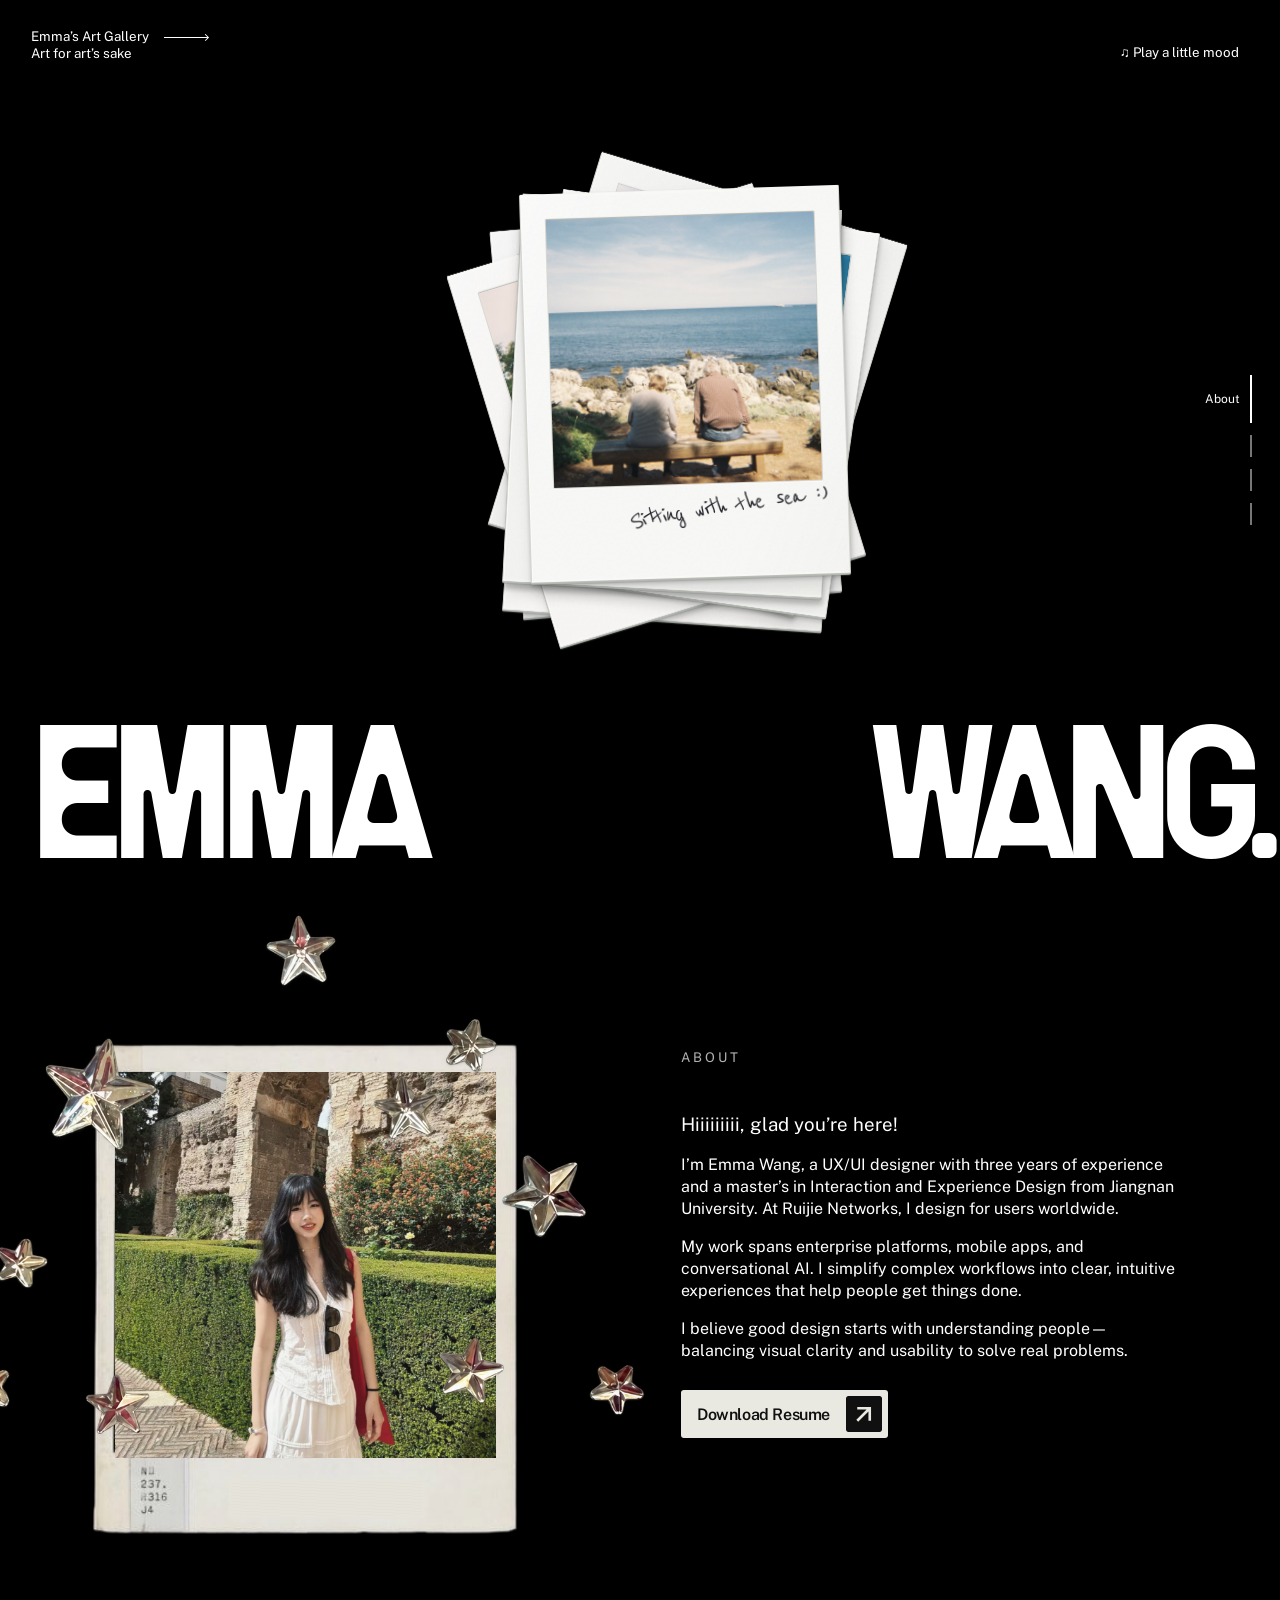
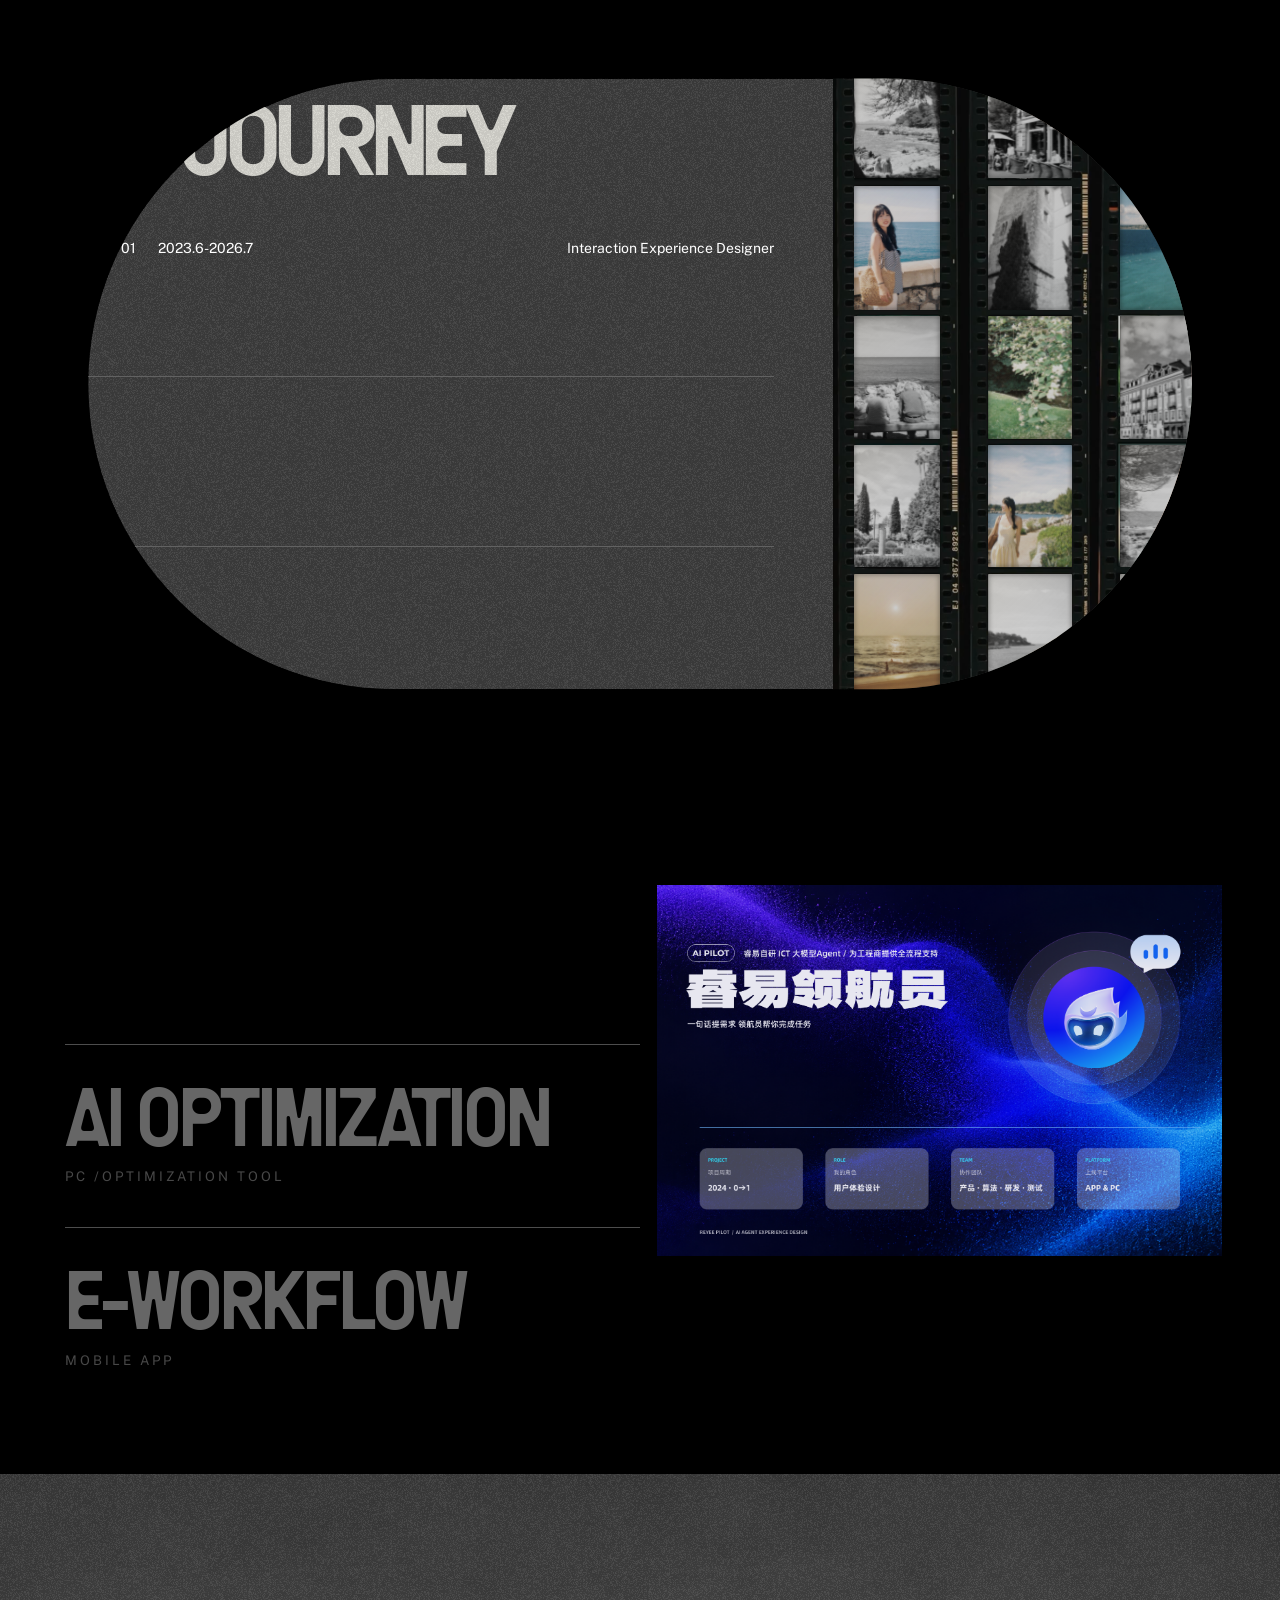
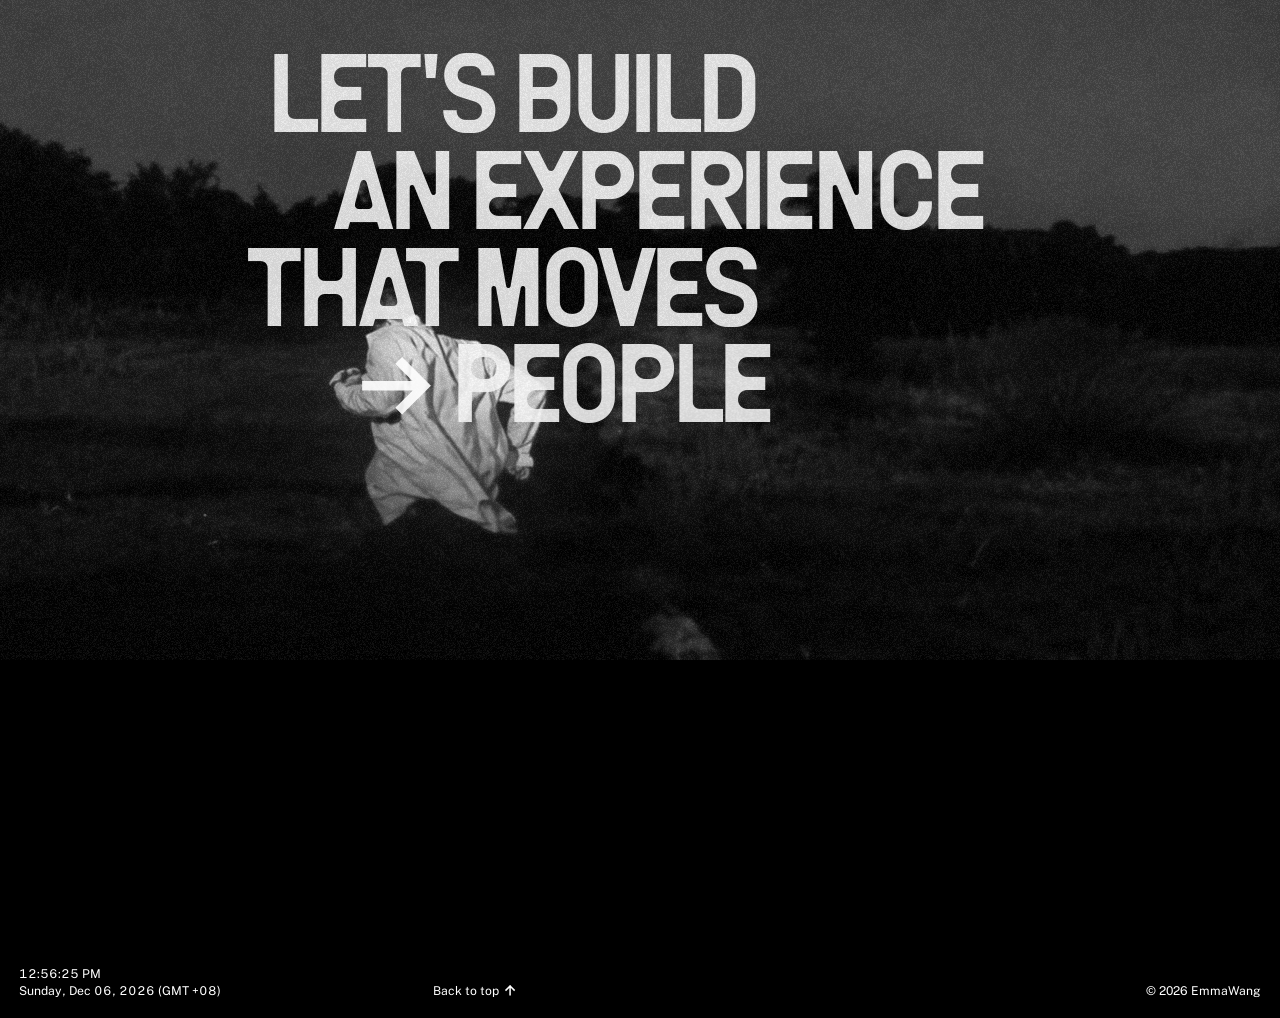
==== index.html @ a9f90853 "Publish portfolio website with project case studies" ====
<!doctype html>
<html lang="en">
<head><meta charset="UTF-8"><meta name="viewport" content="width=device-width,initial-scale=1"><meta name="theme-color" content="#000000"><meta name="description" content="Emma Wang — UX/UI and interaction designer. Enterprise platforms, mobile applications, and conversational AI."><title>Emma Wang — Interaction Designer</title><link rel="preload" href="assets/public-sans-400.ttf" as="font" type="font/ttf" crossorigin><link rel="stylesheet" href="styles.css?v=white-ambient-1"><script src="app.js?v=resume-download-1" defer></script></head>
<body>

<a class="skip" href="#about">Skip to content</a>
<nav class="side-nav" aria-label="Section navigation"><a href="#about" aria-label="About" class="active" aria-current="location"><span>About</span></a><a href="#experience" aria-label="Experience"><span>Experience</span></a><a href="#projects" aria-label="Projects"><span>Projects</span></a><a href="#contact" aria-label="Contact"><span>Contact</span></a></nav>
<main>
<section class="hero screen" id="home" aria-label="Emma Wang’s Art Gallery" data-section="about">
<header><a class="brand" href="#about">Emma’s Art Gallery <img src="assets/asset-1.svg" alt=""><br>Art for art’s sake</a><button class="mood" type="button" aria-pressed="false">♫ Play a little mood</button></header>
<div class="hero-photo photo-stack"><button class="photo-deck" type="button" aria-label="翻看下一张宝丽来照片"><span class="polaroid-card" data-slot="0" style="z-index:27;--paper:hsl(45 5% 97.0%);--grain:0.14;--grain-x:1px;--grain-y:85px;--paper-light:112deg;--edge:0.051;--lift:3.0px;--corner:1.5px"><img src="assets/home-photos/photo-23.jpg" alt="" draggable="false" fetchpriority=high><span class="polaroid-note note-single" aria-label="Sitting with the sea :)"><span class="note-strip"><span class="ink-letter">S</span><span class="ink-letter">i</span><span class="ink-letter">t</span><span class="ink-letter">t</span><span class="ink-letter">i</span><span class="ink-letter">n</span><span class="ink-letter">g</span> <span class="ink-letter">w</span><span class="ink-letter">i</span><span class="ink-letter">t</span><span class="ink-letter">h</span> <span class="ink-letter">t</span><span class="ink-letter">h</span><span class="ink-letter">e</span> <span class="ink-letter">s</span><span class="ink-letter">e</span><span class="ink-letter">a</span> <span class="ink-letter">:</span><span class="ink-letter">)</span></span></span></span><span class="polaroid-card" data-slot="1" style="z-index:26;--paper:hsl(45 9% 95.0%);--grain:0.21;--grain-x:42px;--grain-y:24px;--paper-light:139deg;--edge:0.055;--lift:6.5px;--corner:0.6px"><img src="assets/home-photos/photo-18.jpg" alt="" draggable="false" loading=lazy><span class="polaroid-note note-single" aria-label="Sea breeze, summer light."><span class="note-strip"><span class="ink-letter">S</span><span class="ink-letter">e</span><span class="ink-letter">a</span> <span class="ink-letter">b</span><span class="ink-letter">r</span><span class="ink-letter">e</span><span class="ink-letter">e</span><span class="ink-letter">z</span><span class="ink-letter">e</span><span class="ink-letter">,</span> <span class="ink-letter">s</span><span class="ink-letter">u</span><span class="ink-letter">m</span><span class="ink-letter">m</span><span class="ink-letter">e</span><span class="ink-letter">r</span> <span class="ink-letter">l</span><span class="ink-letter">i</span><span class="ink-letter">g</span><span class="ink-letter">h</span><span class="ink-letter">t</span><span class="ink-letter">.</span></span></span></span><span class="polaroid-card" data-slot="2" style="z-index:25;--paper:hsl(45 4% 96.6%);--grain:0.14;--grain-x:70px;--grain-y:94px;--paper-light:132deg;--edge:0.037;--lift:3.2px;--corner:0.9px"><img src="assets/home-photos/photo-01.jpg" alt="" draggable="false" loading=lazy><span class="polaroid-note note-single" aria-label="A moment by the sea."><span class="note-strip"><span class="ink-letter">A</span> <span class="ink-letter">m</span><span class="ink-letter">o</span><span class="ink-letter">m</span><span class="ink-letter">e</span><span class="ink-letter">n</span><span class="ink-letter">t</span> <span class="ink-letter">b</span><span class="ink-letter">y</span> <span class="ink-letter">t</span><span class="ink-letter">h</span><span class="ink-letter">e</span> <span class="ink-letter">s</span><span class="ink-letter">e</span><span class="ink-letter">a</span><span class="ink-letter">.</span></span></span></span><span class="polaroid-card" data-slot="3" style="z-index:24;--paper:hsl(45 8% 96.5%);--grain:0.18;--grain-x:6px;--grain-y:43px;--paper-light:127deg;--edge:0.055;--lift:4.3px;--corner:1.6px"><img src="assets/home-photos/photo-02.jpg" alt="" draggable="false" loading=lazy><span class="polaroid-note note-single" aria-label="The quiet between places :P"><span class="note-strip"><span class="ink-letter">T</span><span class="ink-letter">h</span><span class="ink-letter">e</span> <span class="ink-letter">q</span><span class="ink-letter">u</span><span class="ink-letter">i</span><span class="ink-letter">e</span><span class="ink-letter">t</span> <span class="ink-letter">b</span><span class="ink-letter">e</span><span class="ink-letter">t</span><span class="ink-letter">w</span><span class="ink-letter">e</span><span class="ink-letter">e</span><span class="ink-letter">n</span> <span class="ink-letter">p</span><span class="ink-letter">l</span><span class="ink-letter">a</span><span class="ink-letter">c</span><span class="ink-letter">e</span><span class="ink-letter">s</span> <span class="ink-letter">:</span><span class="ink-letter">P</span></span></span></span><span class="polaroid-card" data-slot="4" style="z-index:23;--paper:hsl(45 6% 94.2%);--grain:0.15;--grain-x:38px;--grain-y:49px;--paper-light:116deg;--edge:0.053;--lift:4.5px;--corner:1.4px"><span class="film-window leak-left"><img src="assets/home-photos/photo-03.jpg" alt="" draggable="false" loading=lazy></span><span class="polaroid-note" aria-label="A street worth slowing down for."><span class="note-strip"><span class="ink-letter">A</span> <span class="ink-letter">s</span><span class="ink-letter">t</span><span class="ink-letter">r</span><span class="ink-letter">e</span><span class="ink-letter">e</span><span class="ink-letter">t</span> <span class="ink-letter">w</span><span class="ink-letter">o</span><span class="ink-letter">r</span><span class="ink-letter">t</span><span class="ink-letter">h</span></span><span class="note-strip"><span class="ink-letter">s</span><span class="ink-letter">l</span><span class="ink-letter">o</span><span class="ink-letter">w</span><span class="ink-letter">i</span><span class="ink-letter">n</span><span class="ink-letter">g</span> <span class="ink-letter">d</span><span class="ink-letter">o</span><span class="ink-letter">w</span><span class="ink-letter">n</span> <span class="ink-letter">f</span><span class="ink-letter">o</span><span class="ink-letter">r</span><span class="ink-letter">.</span></span></span></span><span class="polaroid-card" data-slot="5" style="z-index:22;--paper:hsl(45 8% 96.0%);--grain:0.17;--grain-x:38px;--grain-y:97px;--paper-light:111deg;--edge:0.053;--lift:3.6px;--corner:1.0px"><img src="assets/home-photos/photo-04.jpg" alt="" draggable="false" loading=lazy><span class="polaroid-note note-single" aria-label="Where the land meets blue."><span class="note-strip"><span class="ink-letter">W</span><span class="ink-letter">h</span><span class="ink-letter">e</span><span class="ink-letter">r</span><span class="ink-letter">e</span> <span class="ink-letter">t</span><span class="ink-letter">h</span><span class="ink-letter">e</span> <span class="ink-letter">l</span><span class="ink-letter">a</span><span class="ink-letter">n</span><span class="ink-letter">d</span> <span class="ink-letter">m</span><span class="ink-letter">e</span><span class="ink-letter">e</span><span class="ink-letter">t</span><span class="ink-letter">s</span> <span class="ink-letter">b</span><span class="ink-letter">l</span><span class="ink-letter">u</span><span class="ink-letter">e</span><span class="ink-letter">.</span></span></span></span><span class="polaroid-card" data-slot="6" style="z-index:21;--paper:hsl(45 3% 94.5%);--grain:0.12;--grain-x:83px;--grain-y:16px;--paper-light:135deg;--edge:0.037;--lift:4.2px;--corner:1.1px"><img src="assets/home-photos/photo-05.jpg" alt="" draggable="false" loading=lazy><span class="polaroid-note note-single" aria-label="Nothing but the horizon."><span class="note-strip"><span class="ink-letter">N</span><span class="ink-letter">o</span><span class="ink-letter">t</span><span class="ink-letter">h</span><span class="ink-letter">i</span><span class="ink-letter">n</span><span class="ink-letter">g</span> <span class="ink-letter">b</span><span class="ink-letter">u</span><span class="ink-letter">t</span> <span class="ink-letter">t</span><span class="ink-letter">h</span><span class="ink-letter">e</span> <span class="ink-letter">h</span><span class="ink-letter">o</span><span class="ink-letter">r</span><span class="ink-letter">i</span><span class="ink-letter">z</span><span class="ink-letter">o</span><span class="ink-letter">n</span><span class="ink-letter">.</span></span></span></span><span class="polaroid-card" data-slot="7" style="z-index:20;--paper:hsl(45 3% 95.6%);--grain:0.16;--grain-x:33px;--grain-y:46px;--paper-light:129deg;--edge:0.059;--lift:5.7px;--corner:1.7px"><img src="assets/home-photos/photo-06.jpg" alt="" draggable="false" loading=lazy><span class="polaroid-note" aria-label="Following the afternoon crowd :)"><span class="note-strip"><span class="ink-letter">F</span><span class="ink-letter">o</span><span class="ink-letter">l</span><span class="ink-letter">l</span><span class="ink-letter">o</span><span class="ink-letter">w</span><span class="ink-letter">i</span><span class="ink-letter">n</span><span class="ink-letter">g</span> <span class="ink-letter">t</span><span class="ink-letter">h</span><span class="ink-letter">e</span></span><span class="note-strip"><span class="ink-letter">a</span><span class="ink-letter">f</span><span class="ink-letter">t</span><span class="ink-letter">e</span><span class="ink-letter">r</span><span class="ink-letter">n</span><span class="ink-letter">o</span><span class="ink-letter">o</span><span class="ink-letter">n</span> <span class="ink-letter">c</span><span class="ink-letter">r</span><span class="ink-letter">o</span><span class="ink-letter">w</span><span class="ink-letter">d</span> <span class="ink-letter">:</span><span class="ink-letter">)</span></span></span></span><span class="polaroid-card" data-slot="7" style="z-index:19;--paper:hsl(45 8% 95.2%);--grain:0.18;--grain-x:3px;--grain-y:54px;--paper-light:115deg;--edge:0.050;--lift:3.8px;--corner:1.3px"><span class="film-window leak-right"><img src="assets/home-photos/photo-07.jpg" alt="" draggable="false" loading=lazy></span><span class="polaroid-note note-single" aria-label="The long way around."><span class="note-strip"><span class="ink-letter">T</span><span class="ink-letter">h</span><span class="ink-letter">e</span> <span class="ink-letter">l</span><span class="ink-letter">o</span><span class="ink-letter">n</span><span class="ink-letter">g</span> <span class="ink-letter">w</span><span class="ink-letter">a</span><span class="ink-letter">y</span> <span class="ink-letter">a</span><span class="ink-letter">r</span><span class="ink-letter">o</span><span class="ink-letter">u</span><span class="ink-letter">n</span><span class="ink-letter">d</span><span class="ink-letter">.</span></span></span></span><span class="polaroid-card" data-slot="7" style="z-index:18;--paper:hsl(45 8% 94.6%);--grain:0.17;--grain-x:21px;--grain-y:89px;--paper-light:112deg;--edge:0.034;--lift:6.0px;--corner:0.7px"><img src="assets/home-photos/photo-08.jpg" alt="" draggable="false" loading=lazy><span class="polaroid-note note-single" aria-label="A pause beside the water."><span class="note-strip"><span class="ink-letter">A</span> <span class="ink-letter">p</span><span class="ink-letter">a</span><span class="ink-letter">u</span><span class="ink-letter">s</span><span class="ink-letter">e</span> <span class="ink-letter">b</span><span class="ink-letter">e</span><span class="ink-letter">s</span><span class="ink-letter">i</span><span class="ink-letter">d</span><span class="ink-letter">e</span> <span class="ink-letter">t</span><span class="ink-letter">h</span><span class="ink-letter">e</span> <span class="ink-letter">w</span><span class="ink-letter">a</span><span class="ink-letter">t</span><span class="ink-letter">e</span><span class="ink-letter">r</span><span class="ink-letter">.</span></span></span></span><span class="polaroid-card" data-slot="7" style="z-index:17;--paper:hsl(45 4% 95.2%);--grain:0.21;--grain-x:33px;--grain-y:99px;--paper-light:138deg;--edge:0.048;--lift:3.9px;--corner:1.3px"><img src="assets/home-photos/photo-09.jpg" alt="" draggable="false" loading=lazy><span class="polaroid-note" aria-label="Colors collected along the way."><span class="note-strip"><span class="ink-letter">C</span><span class="ink-letter">o</span><span class="ink-letter">l</span><span class="ink-letter">o</span><span class="ink-letter">r</span><span class="ink-letter">s</span> <span class="ink-letter">c</span><span class="ink-letter">o</span><span class="ink-letter">l</span><span class="ink-letter">l</span><span class="ink-letter">e</span><span class="ink-letter">c</span><span class="ink-letter">t</span><span class="ink-letter">e</span><span class="ink-letter">d</span></span><span class="note-strip"><span class="ink-letter">a</span><span class="ink-letter">l</span><span class="ink-letter">o</span><span class="ink-letter">n</span><span class="ink-letter">g</span> <span class="ink-letter">t</span><span class="ink-letter">h</span><span class="ink-letter">e</span> <span class="ink-letter">w</span><span class="ink-letter">a</span><span class="ink-letter">y</span><span class="ink-letter">.</span></span></span></span><span class="polaroid-card" data-slot="7" style="z-index:16;--paper:hsl(45 8% 96.7%);--grain:0.13;--grain-x:39px;--grain-y:5px;--paper-light:143deg;--edge:0.052;--lift:6.7px;--corner:1.4px"><span class="film-window leak-corner"><img src="assets/home-photos/photo-10.jpg" alt="" draggable="false" loading=lazy></span><span class="polaroid-note" aria-label="Stay until the light fades :P"><span class="note-strip"><span class="ink-letter">S</span><span class="ink-letter">t</span><span class="ink-letter">a</span><span class="ink-letter">y</span> <span class="ink-letter">u</span><span class="ink-letter">n</span><span class="ink-letter">t</span><span class="ink-letter">i</span><span class="ink-letter">l</span> <span class="ink-letter">t</span><span class="ink-letter">h</span><span class="ink-letter">e</span></span><span class="note-strip"><span class="ink-letter">l</span><span class="ink-letter">i</span><span class="ink-letter">g</span><span class="ink-letter">h</span><span class="ink-letter">t</span> <span class="ink-letter">f</span><span class="ink-letter">a</span><span class="ink-letter">d</span><span class="ink-letter">e</span><span class="ink-letter">s</span> <span class="ink-letter">:</span><span class="ink-letter">P</span></span></span></span><span class="polaroid-card" data-slot="7" style="z-index:15;--paper:hsl(45 9% 95.9%);--grain:0.22;--grain-x:61px;--grain-y:66px;--paper-light:131deg;--edge:0.032;--lift:6.1px;--corner:0.5px"><img src="assets/home-photos/photo-11.jpg" alt="" draggable="false" loading=lazy><span class="polaroid-note note-single" aria-label="A little more blue."><span class="note-strip"><span class="ink-letter">A</span> <span class="ink-letter">l</span><span class="ink-letter">i</span><span class="ink-letter">t</span><span class="ink-letter">t</span><span class="ink-letter">l</span><span class="ink-letter">e</span> <span class="ink-letter">m</span><span class="ink-letter">o</span><span class="ink-letter">r</span><span class="ink-letter">e</span> <span class="ink-letter">b</span><span class="ink-letter">l</span><span class="ink-letter">u</span><span class="ink-letter">e</span><span class="ink-letter">.</span></span></span></span><span class="polaroid-card" data-slot="7" style="z-index:14;--paper:hsl(45 9% 96.8%);--grain:0.13;--grain-x:81px;--grain-y:118px;--paper-light:143deg;--edge:0.046;--lift:6.4px;--corner:1.0px"><img src="assets/home-photos/photo-12.jpg" alt="" draggable="false" loading=lazy><span class="polaroid-note note-single" aria-label="Walking without a plan."><span class="note-strip"><span class="ink-letter">W</span><span class="ink-letter">a</span><span class="ink-letter">l</span><span class="ink-letter">k</span><span class="ink-letter">i</span><span class="ink-letter">n</span><span class="ink-letter">g</span> <span class="ink-letter">w</span><span class="ink-letter">i</span><span class="ink-letter">t</span><span class="ink-letter">h</span><span class="ink-letter">o</span><span class="ink-letter">u</span><span class="ink-letter">t</span> <span class="ink-letter">a</span> <span class="ink-letter">p</span><span class="ink-letter">l</span><span class="ink-letter">a</span><span class="ink-letter">n</span><span class="ink-letter">.</span></span></span></span><span class="polaroid-card" data-slot="7" style="z-index:13;--paper:hsl(45 7% 95.6%);--grain:0.13;--grain-x:35px;--grain-y:136px;--paper-light:122deg;--edge:0.056;--lift:3.6px;--corner:1.2px"><img src="assets/home-photos/photo-13.jpg" alt="" draggable="false" loading=lazy><span class="polaroid-note" aria-label="Small things, softly growing."><span class="note-strip"><span class="ink-letter">S</span><span class="ink-letter">m</span><span class="ink-letter">a</span><span class="ink-letter">l</span><span class="ink-letter">l</span> <span class="ink-letter">t</span><span class="ink-letter">h</span><span class="ink-letter">i</span><span class="ink-letter">n</span><span class="ink-letter">g</span><span class="ink-letter">s</span><span class="ink-letter">,</span></span><span class="note-strip"><span class="ink-letter">s</span><span class="ink-letter">o</span><span class="ink-letter">f</span><span class="ink-letter">t</span><span class="ink-letter">l</span><span class="ink-letter">y</span> <span class="ink-letter">g</span><span class="ink-letter">r</span><span class="ink-letter">o</span><span class="ink-letter">w</span><span class="ink-letter">i</span><span class="ink-letter">n</span><span class="ink-letter">g</span><span class="ink-letter">.</span></span></span></span><span class="polaroid-card" data-slot="7" style="z-index:12;--paper:hsl(45 8% 96.6%);--grain:0.15;--grain-x:144px;--grain-y:76px;--paper-light:152deg;--edge:0.060;--lift:5.5px;--corner:1.0px"><span class="film-window leak-left"><img src="assets/home-photos/photo-14.jpg" alt="" draggable="false" loading=lazy></span><span class="polaroid-note note-single" aria-label="The curve of the coast."><span class="note-strip"><span class="ink-letter">T</span><span class="ink-letter">h</span><span class="ink-letter">e</span> <span class="ink-letter">c</span><span class="ink-letter">u</span><span class="ink-letter">r</span><span class="ink-letter">v</span><span class="ink-letter">e</span> <span class="ink-letter">o</span><span class="ink-letter">f</span> <span class="ink-letter">t</span><span class="ink-letter">h</span><span class="ink-letter">e</span> <span class="ink-letter">c</span><span class="ink-letter">o</span><span class="ink-letter">a</span><span class="ink-letter">s</span><span class="ink-letter">t</span><span class="ink-letter">.</span></span></span></span><span class="polaroid-card" data-slot="7" style="z-index:11;--paper:hsl(45 8% 96.7%);--grain:0.14;--grain-x:55px;--grain-y:93px;--paper-light:149deg;--edge:0.031;--lift:5.0px;--corner:0.6px"><img src="assets/home-photos/photo-15.jpg" alt="" draggable="false" loading=lazy><span class="polaroid-note note-single" aria-label="A day to remember :)"><span class="note-strip"><span class="ink-letter">A</span> <span class="ink-letter">d</span><span class="ink-letter">a</span><span class="ink-letter">y</span> <span class="ink-letter">t</span><span class="ink-letter">o</span> <span class="ink-letter">r</span><span class="ink-letter">e</span><span class="ink-letter">m</span><span class="ink-letter">e</span><span class="ink-letter">m</span><span class="ink-letter">b</span><span class="ink-letter">e</span><span class="ink-letter">r</span> <span class="ink-letter">:</span><span class="ink-letter">)</span></span></span></span><span class="polaroid-card" data-slot="7" style="z-index:10;--paper:hsl(45 7% 94.8%);--grain:0.17;--grain-x:133px;--grain-y:21px;--paper-light:138deg;--edge:0.044;--lift:6.5px;--corner:1.5px"><img src="assets/home-photos/photo-16.jpg" alt="" draggable="false" loading=lazy><span class="polaroid-note" aria-label="Somewhere between green and blue."><span class="note-strip"><span class="ink-letter">S</span><span class="ink-letter">o</span><span class="ink-letter">m</span><span class="ink-letter">e</span><span class="ink-letter">w</span><span class="ink-letter">h</span><span class="ink-letter">e</span><span class="ink-letter">r</span><span class="ink-letter">e</span> <span class="ink-letter">b</span><span class="ink-letter">e</span><span class="ink-letter">t</span><span class="ink-letter">w</span><span class="ink-letter">e</span><span class="ink-letter">e</span><span class="ink-letter">n</span></span><span class="note-strip"><span class="ink-letter">g</span><span class="ink-letter">r</span><span class="ink-letter">e</span><span class="ink-letter">e</span><span class="ink-letter">n</span> <span class="ink-letter">a</span><span class="ink-letter">n</span><span class="ink-letter">d</span> <span class="ink-letter">b</span><span class="ink-letter">l</span><span class="ink-letter">u</span><span class="ink-letter">e</span><span class="ink-letter">.</span></span></span></span><span class="polaroid-card" data-slot="7" style="z-index:9;--paper:hsl(45 7% 95.4%);--grain:0.15;--grain-x:12px;--grain-y:157px;--paper-light:147deg;--edge:0.060;--lift:3.7px;--corner:1.2px"><img src="assets/home-photos/photo-17.jpg" alt="" draggable="false" loading=lazy><span class="polaroid-note note-single" aria-label="Lost in a quiet garden."><span class="note-strip"><span class="ink-letter">L</span><span class="ink-letter">o</span><span class="ink-letter">s</span><span class="ink-letter">t</span> <span class="ink-letter">i</span><span class="ink-letter">n</span> <span class="ink-letter">a</span> <span class="ink-letter">q</span><span class="ink-letter">u</span><span class="ink-letter">i</span><span class="ink-letter">e</span><span class="ink-letter">t</span> <span class="ink-letter">g</span><span class="ink-letter">a</span><span class="ink-letter">r</span><span class="ink-letter">d</span><span class="ink-letter">e</span><span class="ink-letter">n</span><span class="ink-letter">.</span></span></span></span><span class="polaroid-card" data-slot="7" style="z-index:8;--paper:hsl(45 6% 96.5%);--grain:0.12;--grain-x:8px;--grain-y:54px;--paper-light:132deg;--edge:0.028;--lift:5.3px;--corner:1.6px"><img src="assets/home-photos/photo-19.jpg" alt="" draggable="false" loading=lazy><span class="polaroid-note" aria-label="Little treasures everywhere."><span class="note-strip"><span class="ink-letter">L</span><span class="ink-letter">i</span><span class="ink-letter">t</span><span class="ink-letter">t</span><span class="ink-letter">l</span><span class="ink-letter">e</span> <span class="ink-letter">t</span><span class="ink-letter">r</span><span class="ink-letter">e</span><span class="ink-letter">a</span><span class="ink-letter">s</span><span class="ink-letter">u</span><span class="ink-letter">r</span><span class="ink-letter">e</span><span class="ink-letter">s</span></span><span class="note-strip"><span class="ink-letter">e</span><span class="ink-letter">v</span><span class="ink-letter">e</span><span class="ink-letter">r</span><span class="ink-letter">y</span><span class="ink-letter">w</span><span class="ink-letter">h</span><span class="ink-letter">e</span><span class="ink-letter">r</span><span class="ink-letter">e</span><span class="ink-letter">.</span></span></span></span><span class="polaroid-card" data-slot="7" style="z-index:7;--paper:hsl(45 9% 95.4%);--grain:0.17;--grain-x:76px;--grain-y:78px;--paper-light:143deg;--edge:0.048;--lift:3.5px;--corner:1.4px"><img src="assets/home-photos/photo-20.jpg" alt="" draggable="false" loading=lazy><span class="polaroid-note note-single" aria-label="Taking the slower path."><span class="note-strip"><span class="ink-letter">T</span><span class="ink-letter">a</span><span class="ink-letter">k</span><span class="ink-letter">i</span><span class="ink-letter">n</span><span class="ink-letter">g</span> <span class="ink-letter">t</span><span class="ink-letter">h</span><span class="ink-letter">e</span> <span class="ink-letter">s</span><span class="ink-letter">l</span><span class="ink-letter">o</span><span class="ink-letter">w</span><span class="ink-letter">e</span><span class="ink-letter">r</span> <span class="ink-letter">p</span><span class="ink-letter">a</span><span class="ink-letter">t</span><span class="ink-letter">h</span><span class="ink-letter">.</span></span></span></span><span class="polaroid-card" data-slot="7" style="z-index:6;--paper:hsl(45 7% 95.0%);--grain:0.16;--grain-x:157px;--grain-y:59px;--paper-light:105deg;--edge:0.037;--lift:7.0px;--corner:1.4px"><span class="film-window leak-corner"><img src="assets/home-photos/photo-21.jpg" alt="" draggable="false" loading=lazy></span><span class="polaroid-note" aria-label="Boats waiting for tomorrow :)"><span class="note-strip"><span class="ink-letter">B</span><span class="ink-letter">o</span><span class="ink-letter">a</span><span class="ink-letter">t</span><span class="ink-letter">s</span> <span class="ink-letter">w</span><span class="ink-letter">a</span><span class="ink-letter">i</span><span class="ink-letter">t</span><span class="ink-letter">i</span><span class="ink-letter">n</span><span class="ink-letter">g</span></span><span class="note-strip"><span class="ink-letter">f</span><span class="ink-letter">o</span><span class="ink-letter">r</span> <span class="ink-letter">t</span><span class="ink-letter">o</span><span class="ink-letter">m</span><span class="ink-letter">o</span><span class="ink-letter">r</span><span class="ink-letter">r</span><span class="ink-letter">o</span><span class="ink-letter">w</span> <span class="ink-letter">:</span><span class="ink-letter">)</span></span></span></span><span class="polaroid-card" data-slot="7" style="z-index:5;--paper:hsl(45 7% 97.0%);--grain:0.17;--grain-x:19px;--grain-y:94px;--paper-light:130deg;--edge:0.052;--lift:5.6px;--corner:1.5px"><img src="assets/home-photos/photo-22.jpg" alt="" draggable="false" loading=lazy><span class="polaroid-note note-single" aria-label="Light through the balcony."><span class="note-strip"><span class="ink-letter">L</span><span class="ink-letter">i</span><span class="ink-letter">g</span><span class="ink-letter">h</span><span class="ink-letter">t</span> <span class="ink-letter">t</span><span class="ink-letter">h</span><span class="ink-letter">r</span><span class="ink-letter">o</span><span class="ink-letter">u</span><span class="ink-letter">g</span><span class="ink-letter">h</span> <span class="ink-letter">t</span><span class="ink-letter">h</span><span class="ink-letter">e</span> <span class="ink-letter">b</span><span class="ink-letter">a</span><span class="ink-letter">l</span><span class="ink-letter">c</span><span class="ink-letter">o</span><span class="ink-letter">n</span><span class="ink-letter">y</span><span class="ink-letter">.</span></span></span></span><span class="polaroid-card" data-slot="7" style="z-index:4;--paper:hsl(45 7% 94.4%);--grain:0.16;--grain-x:71px;--grain-y:21px;--paper-light:150deg;--edge:0.042;--lift:6.8px;--corner:1.8px"><img src="assets/home-photos/photo-24.jpg" alt="" draggable="false" loading=lazy><span class="polaroid-note note-single" aria-label="Shade beside the shore."><span class="note-strip"><span class="ink-letter">S</span><span class="ink-letter">h</span><span class="ink-letter">a</span><span class="ink-letter">d</span><span class="ink-letter">e</span> <span class="ink-letter">b</span><span class="ink-letter">e</span><span class="ink-letter">s</span><span class="ink-letter">i</span><span class="ink-letter">d</span><span class="ink-letter">e</span> <span class="ink-letter">t</span><span class="ink-letter">h</span><span class="ink-letter">e</span> <span class="ink-letter">s</span><span class="ink-letter">h</span><span class="ink-letter">o</span><span class="ink-letter">r</span><span class="ink-letter">e</span><span class="ink-letter">.</span></span></span></span><span class="polaroid-card" data-slot="7" style="z-index:3;--paper:hsl(45 9% 95.5%);--grain:0.21;--grain-x:160px;--grain-y:110px;--paper-light:145deg;--edge:0.025;--lift:4.2px;--corner:1.1px"><img src="assets/home-photos/photo-25.jpg" alt="" draggable="false" loading=lazy><span class="polaroid-note note-single" aria-label="Warm walls, passing time."><span class="note-strip"><span class="ink-letter">W</span><span class="ink-letter">a</span><span class="ink-letter">r</span><span class="ink-letter">m</span> <span class="ink-letter">w</span><span class="ink-letter">a</span><span class="ink-letter">l</span><span class="ink-letter">l</span><span class="ink-letter">s</span><span class="ink-letter">,</span> <span class="ink-letter">p</span><span class="ink-letter">a</span><span class="ink-letter">s</span><span class="ink-letter">s</span><span class="ink-letter">i</span><span class="ink-letter">n</span><span class="ink-letter">g</span> <span class="ink-letter">t</span><span class="ink-letter">i</span><span class="ink-letter">m</span><span class="ink-letter">e</span><span class="ink-letter">.</span></span></span></span><span class="polaroid-card" data-slot="7" style="z-index:2;--paper:hsl(45 6% 95.0%);--grain:0.20;--grain-x:34px;--grain-y:133px;--paper-light:135deg;--edge:0.057;--lift:3.8px;--corner:0.5px"><span class="film-window leak-right"><img src="assets/home-photos/photo-26.jpg" alt="" draggable="false" loading=lazy></span><span class="polaroid-note note-single" aria-label="Through the trees :P"><span class="note-strip"><span class="ink-letter">T</span><span class="ink-letter">h</span><span class="ink-letter">r</span><span class="ink-letter">o</span><span class="ink-letter">u</span><span class="ink-letter">g</span><span class="ink-letter">h</span> <span class="ink-letter">t</span><span class="ink-letter">h</span><span class="ink-letter">e</span> <span class="ink-letter">t</span><span class="ink-letter">r</span><span class="ink-letter">e</span><span class="ink-letter">e</span><span class="ink-letter">s</span> <span class="ink-letter">:</span><span class="ink-letter">P</span></span></span></span><span class="polaroid-card" data-slot="7" style="z-index:1;--paper:hsl(45 6% 94.3%);--grain:0.16;--grain-x:151px;--grain-y:84px;--paper-light:133deg;--edge:0.054;--lift:5.0px;--corner:0.5px"><img src="assets/home-photos/photo-27.jpg" alt="" draggable="false" loading=lazy><span class="polaroid-note note-single" aria-label="A pocket of green."><span class="note-strip"><span class="ink-letter">A</span> <span class="ink-letter">p</span><span class="ink-letter">o</span><span class="ink-letter">c</span><span class="ink-letter">k</span><span class="ink-letter">e</span><span class="ink-letter">t</span> <span class="ink-letter">o</span><span class="ink-letter">f</span> <span class="ink-letter">g</span><span class="ink-letter">r</span><span class="ink-letter">e</span><span class="ink-letter">e</span><span class="ink-letter">n</span><span class="ink-letter">.</span></span></span></span></button></div>
<h1><span>Emma</span><span class="surname">Wang.</span></h1>
</section>
<section class="about screen" id="about" data-section="about" aria-labelledby="about-heading">
<div class="portrait" aria-label="Emma’s portrait surrounded by silver stars">
<div class="photo-turn"><div class="photo-front"><img class="portrait-frame" src="assets/asset-2.png" alt="" loading="lazy"><div class="portrait-crop"><img src="assets/asset-3.png" alt="Emma in a garden" loading="lazy"></div></div><div class="photo-back" aria-hidden="true"><p lang="la">Per Aspera Ad Astra.</p></div></div>
<button class="photo-toggle" type="button" aria-label="翻看照片背面的手写寄语" aria-pressed="false" title="Click to turn the photo"></button>
<div class="stars-crop" aria-hidden="true"><div class="star-field"><span class="silver-star" style="left:44.303797%;top:16.955539%;width:11.392405%;height:10.173323%;--sprite-size:877.777778% 982.962963%;--sprite-pos:50.000000% 18.875839%"></span><span class="silver-star" style="left:69.789030%;top:29.992464%;width:8.860759%;height:8.138659%;--sprite-size:1128.571429% 1228.703704%;--sprite-pos:76.574074% 32.649713%"></span><span class="silver-star" style="left:12.827004%;top:32.554635%;width:17.299578%;height:15.448380%;--sprite-size:578.048780% 647.317073%;--sprite-pos:15.510204% 38.502674%"></span><span class="silver-star" style="left:59.662447%;top:37.302185%;width:10.464135%;height:9.344386%;--sprite-size:955.645161% 1070.161290%;--sprite-pos:66.635250% 41.147132%"></span><span class="silver-star" style="left:78.059072%;top:47.098719%;width:13.164557%;height:11.831198%;--sprite-size:759.615385% 845.222930%;--sprite-pos:89.893100% 53.418803%"></span><span class="silver-star" style="left:5.907173%;top:58.025622%;width:8.776371%;height:7.535795%;--sprite-size:1139.423077% 1327.000000%;--sprite-pos:6.475486% 62.754686%"></span><span class="silver-star" style="left:0.000000%;top:73.474002%;width:9.367089%;height:8.138659%;--sprite-size:1067.567568% 1228.703704%;--sprite-pos:0.000000% 79.983593%"></span><span class="silver-star" style="left:18.565401%;top:75.207234%;width:10.548523%;height:8.967596%;--sprite-size:948.000000% 1115.126050%;--sprite-pos:20.754717% 82.615894%"></span><span class="silver-star" style="left:68.945148%;top:70.535041%;width:10.717300%;height:9.645818%;--sprite-size:933.070866% 1036.718750%;--sprite-pos:77.221172% 78.065054%"></span><span class="silver-star" style="left:90.126582%;top:73.926149%;width:9.367089%;height:8.138659%;--sprite-size:1067.567568% 1228.703704%;--sprite-pos:99.441341% 80.475800%"></span></div></div>
</div>
<div class="about-copy"><h2 class="eyebrow" id="about-heading">ABOUT</h2><div class="bio"><p class="greeting">Hiiiiiiiii, glad you’re here!</p><p>I’m Emma Wang, a UX/UI designer with three years of experience and a master’s in Interaction and Experience Design from Jiangnan University. At Ruijie Networks, I design for users worldwide.</p><p>My work spans enterprise platforms, mobile apps, and conversational AI. I simplify complex workflows into clear, intuitive experiences that help people get things done.</p><p>I believe good design starts with understanding people—balancing visual clarity and usability to solve real problems.</p></div><button id="resume" aria-label="Download Resume"><span class="resume-label"><span>Download Resume</span><span aria-hidden="true">Download Resume</span></span><span class="resume-icon" aria-hidden="true"><span class="resume-icon-bg"></span><svg viewBox="0 0 24 24" fill="none" aria-hidden="true"><path d="M6 18 18 6M6 6h12v12" stroke="currentColor" stroke-width="2.5"/></svg><svg viewBox="0 0 24 24" fill="none" aria-hidden="true"><path d="M6 18 18 6M6 6h12v12" stroke="currentColor" stroke-width="2.5"/></svg></span></button></div>
</section>
<section class="experience film-experience screen" id="experience" data-section="experience" aria-label="Experience and education"><h2 class="film-title">MY JOURNEY</h2><div class="film-history"><article><div class="film-meta"><span>FRAME 01</span><time>2023.6-2026.7</time><span>Interaction Experience Designer</span></div><h3>Ruijie Networks Co., Ltd.</h3><p>Responsible for interaction and UI design of enterprise platforms, mobile applications, and AI products for domestic and international users, driving the complete design process from user research to launch.</p></article><div class="film-divider" aria-hidden="true"></div><article><div class="film-meta"><span>FRAME 02</span><time>2022.7-2022.10</time><span>Master’s Degree</span></div><h3>Jiangnan University · Interaction and Experience Design</h3><p>Studied interaction and experience design systematically, exploring user research and design practice; awarded the Bronze Prize at the 3rd Taiwan International University Student Annual Art Awards.</p></article><div class="film-divider" aria-hidden="true"></div><article><div class="film-meta"><span>FRAME 03</span><time>2016.09-2020.07</time><span>Bachelor’s Degree</span></div><h3>Xi’an International Studies University · Exhibition Economy and Management</h3><p>GPA: 4.1/5.0 · Top 1% of the program · Multiple university scholarships</p></article></div><div class="film-art" aria-label="Photographic film strips"><img src="assets/experience/film-journey.png" alt="" width="591" height="1050"><span class="journey-film-frame" style="left:5.2910%;top:4.0715%;width:21.6931%;height:17.4777%"><img src="assets/home-photos/photo-24.jpg" alt="" loading="lazy" style="object-position:50% 50%"></span><span class="journey-film-frame is-developed" style="left:5.2910%;top:22.6415%;width:21.6931%;height:17.7756%"><img src="assets/home-photos/photo-18.jpg" alt="" loading="lazy" style="object-position:56% 48%"></span><span class="journey-film-frame" style="left:5.2910%;top:41.2115%;width:21.6931%;height:17.6763%"><img src="assets/home-photos/photo-23.jpg" alt="" loading="lazy" style="object-position:55% 60%"></span><span class="journey-film-frame" style="left:5.2910%;top:59.6822%;width:21.6931%;height:17.3784%"><img src="assets/home-photos/photo-20.jpg" alt="" loading="lazy" style="object-position:50% 50%"></span><span class="journey-film-frame is-developed" style="left:5.2910%;top:78.1529%;width:21.6931%;height:17.5770%"><img src="assets/home-photos/photo-10.jpg" alt="" loading="lazy" style="object-position:50% 50%"></span><span class="journey-film-frame" style="left:39.3298%;top:4.0715%;width:21.1640%;height:17.4777%"><img src="assets/home-photos/photo-03.jpg" alt="" loading="lazy" style="object-position:48% 50%"></span><span class="journey-film-frame" style="left:39.3298%;top:22.6415%;width:21.1640%;height:17.7756%"><img src="assets/home-photos/photo-25.jpg" alt="" loading="lazy" style="object-position:52% 50%"></span><span class="journey-film-frame is-developed" style="left:39.3298%;top:41.2115%;width:21.1640%;height:17.6763%"><img src="assets/home-photos/photo-13.jpg" alt="" loading="lazy" style="object-position:50% 50%"></span><span class="journey-film-frame is-developed" style="left:39.3298%;top:59.6822%;width:21.1640%;height:17.3784%"><img src="assets/home-photos/photo-16.jpg" alt="" loading="lazy" style="object-position:0% 50%"></span><span class="journey-film-frame" style="left:39.3298%;top:78.1529%;width:21.1640%;height:17.5770%"><img src="assets/home-photos/photo-04.jpg" alt="" loading="lazy" style="object-position:50% 50%"></span><span class="journey-film-frame" style="left:72.6631%;top:4.0715%;width:21.1640%;height:17.4777%"><img src="assets/home-photos/photo-17.jpg" alt="" loading="lazy" style="object-position:53% 50%"></span><span class="journey-film-frame is-developed" style="left:72.6631%;top:22.6415%;width:21.1640%;height:17.7756%"><img src="assets/home-photos/photo-07.jpg" alt="" loading="lazy" style="object-position:60% 50%"></span><span class="journey-film-frame" style="left:72.6631%;top:41.2115%;width:21.1640%;height:17.6763%"><img src="assets/home-photos/photo-09.jpg" alt="" loading="lazy" style="object-position:50% 50%"></span><span class="journey-film-frame" style="left:72.6631%;top:59.6822%;width:21.1640%;height:17.3784%"><img src="assets/home-photos/photo-26.jpg" alt="" loading="lazy" style="object-position:50% 50%"></span><span class="journey-film-frame" style="left:72.6631%;top:78.1529%;width:21.1640%;height:17.5770%"><img src="assets/home-photos/photo-15.jpg" alt="" loading="lazy" style="object-position:36% 50%"></span></div></section>
<section class="projects screen" id="projects" data-section="projects" aria-labelledby="projects-heading"><div class="section-heading"><h2 class="eyebrow" id="projects-heading">PROJECTS</h2><span class="eyebrow">2023–2026</span></div><div class="project-layout"><div class="project-list" role="tablist" aria-label="Selected projects" aria-orientation="vertical"><button class="project active" role="tab" id="project-0" aria-selected="true" aria-controls="project-preview" data-project="0"><span>AI Pilot</span><small>AI AGENT</small></button><div class="rule"><img src="assets/asset-8.svg" alt=""></div><button class="project" role="tab" id="project-1" aria-selected="false" aria-controls="project-preview" tabindex="-1" data-project="1"><span>AI Optimization</span><small>PC /OPTIMIZATION TOOL</small></button><div class="rule"><img src="assets/asset-8.svg" alt=""></div><button class="project" role="tab" id="project-2" aria-selected="false" aria-controls="project-preview" tabindex="-1" data-project="2"><span>E-Workflow</span><small>MOBILE APP</small></button></div><div class="preview" role="tabpanel" id="project-preview" aria-labelledby="project-0" tabindex="0"><div class="preview-meta"><span id="project-year">2024 – 2025</span><button id="film-sound" type="button" aria-label="Projector sound" aria-pressed="true">SOUND ON</button><span>PREVIEW</span></div><button class="preview-image" id="open-project" aria-label="View AI Pilot project"><img src="assets/project-covers/ai-pilot.png" alt="AI Pilot — 睿易领航员 project cover" width="3288" height="2154"></button></div></div></section>
<section class="contact-scene screen" id="contact" data-section="contact" aria-labelledby="contact-heading">
<div class="contact-landscape"><img class="contact-landscape-image" src="assets/contact/landscape.png" alt="" width="3840" height="2356" loading="lazy">
<h2 class="contact-statement" id="contact-heading" aria-label="Let’s build an experience that moves people"><span class="contact-line line-one">LET'S BUILD</span><span class="contact-line line-two">AN EXPERIENCE</span><span class="contact-line line-three">THAT MOVES</span><span class="contact-line line-four"><svg class="contact-arrow" viewBox="0 0 100 100" fill="none" aria-hidden="true"><path d="M8 50h78M54 18l32 32-32 32" stroke="currentColor" stroke-width="12"/></svg><span>PEOPLE</span></span></h2>
</div>
<footer class="contact-footer"><address class="contact-details"><h3>CONTACT</h3><a href="mailto:18729030410@163.com"><img class="contact-method-icon" src="assets/contact/email-icon.png" alt="" aria-hidden="true"> 18729030410@163.com</a><button type="button" id="wechat"><img class="contact-method-icon" src="assets/contact/wechat-icon.png" alt="" aria-hidden="true"> Aster_1220</button><p>Based in Hangzhou/ Wenzhou,<br>Zhejiang Province</p></address>
<div class="contact-footer-bottom"><div class="contact-clock" aria-label="Current time in China"><div id="contact-time"></div><div id="contact-date"></div></div><button type="button" id="back-to-top">Back to top <span aria-hidden="true"><svg class="back-top-arrow" viewBox="0 0 24 24" fill="none"><path d="M12 21V4M4 12l8-8 8 8" stroke="currentColor" stroke-width="3" stroke-linecap="square" stroke-linejoin="miter"/></svg></span></button><small>© <span id="contact-year">2026</span> EmmaWang</small></div></footer></section>
</main>
<dialog id="info-dialog"><button class="close-dialog" aria-label="Close dialog">×</button><p class="eyebrow">EMMA’S ART GALLERY</p><h2 id="dialog-title"></h2><p id="dialog-copy"></p><a class="pill" href="mailto:18729030410@163.com">GET IN TOUCH</a></dialog><div class="toast" role="status" aria-live="polite"></div>
</body></html>
---- styles.css ----
@font-face{font-family:'Public Sans';src:url('assets/public-sans-400.ttf') format('truetype');font-weight:400;font-display:swap}@font-face{font-family:'Public Sans';src:url('assets/public-sans-600.ttf') format('truetype');font-weight:600 900;font-display:swap}
:root{color-scheme:dark;--bg:#000;--text:#fff;--muted:#b3b3b3}*{box-sizing:border-box}html{scroll-behavior:smooth;scroll-snap-type:y proximity}body{margin:0;background:var(--bg);color:var(--text);font-family:'Public Sans',sans-serif;font-size:clamp(14px,1.25vw,24px)}button,input,textarea{font:inherit}a{color:inherit;text-decoration:none}button{cursor:pointer;color:inherit}button:focus-visible,a:focus-visible,input:focus-visible,textarea:focus-visible,[tabindex]:focus-visible{outline:2px solid #eddf9d;outline-offset:7px}button{border:0;background:none}p,h1,h2,h3{margin:0}img{display:block}.screen{position:relative;min-height:56.25vw;scroll-snap-align:start;overflow:hidden}.hero{height:100svh;min-height:56.25vw;max-height:80vw}.hero header{position:absolute;z-index:3;inset:2.2vw 3.2vw auto 2.4vw;display:flex;justify-content:space-between;align-items:flex-start;font-size:clamp(11px,1.042vw,20px)}.brand{line-height:1.25}.brand img{display:inline-block;vertical-align:middle;margin-left:12px}.mood{padding:1.2vw 0}.hero-photo{position:absolute;width:39.427%;height:auto;left:34.375%;top:50%;transform:translateY(-53%)}h1{position:absolute;left:2.4%;right:.6%;bottom:2.1%;display:flex;align-items:baseline;justify-content:space-between;font-size:14.33vw;font-weight:600;line-height:.95;letter-spacing:-.065em}.surname{font-family:'Times New Roman',serif;font-size:14vw;font-weight:400;letter-spacing:-.075em}.side-nav{position:fixed;right:2.15vw;top:50%;transform:translateY(-50%);z-index:20;display:flex;flex-direction:column;gap:12px;mix-blend-mode:difference}.side-nav a{width:85px;height:22px;position:relative;display:flex;justify-content:flex-end;align-items:center;transition:height .35s}.side-nav a::after{content:'';height:100%;width:2px;background:#777}.side-nav a.active{height:48px}.side-nav a.active::after{background:white}.side-nav span{font-size:12px;margin-right:10px;opacity:0;transition:opacity .2s}.side-nav .active span,.side-nav a:hover span,.side-nav a:focus-visible span{opacity:1}.eyebrow{font-size:clamp(10px,1.042vw,20px);font-weight:400;letter-spacing:.22em;color:var(--muted);line-height:1.4}.about{display:grid;grid-template-columns:51.5% 48.5%;align-items:start}.portrait{position:relative;width:100%;aspect-ratio:987/1080}.portrait-frame{position:absolute;left:.76%;top:-7.26%;width:90%;height:127.36%;object-fit:cover}.portrait-crop{position:absolute;left:17.396%;top:23.913%;width:57.947%;height:53.387%;overflow:hidden}.portrait-crop img{position:absolute;width:99.92%;height:132.2%;top:-32.21%;left:-.02%;object-fit:fill}.stars-crop{position:absolute;left:-7.468%;top:-23.324%;width:106.419%;height:108.909%;overflow:hidden;pointer-events:none}.stars-crop img{position:absolute;height:100%;width:100.01%;left:-.01%;top:5.99%}.about-copy{padding:11.6vw 8.2vw 5vw 1.7vw}.bio{margin-top:3.5vw;line-height:1.38}.bio p+p{margin-top:1.25vw}.greeting{font-size:1.46vw}.pill{display:inline-flex;align-items:center;justify-content:center;min-height:38px;height:3.75vw;min-width:210px;width:21.15vw;padding:0 18px;border-radius:50px;background:#f0f0f0;color:#1a1e26;letter-spacing:.07em;font-size:clamp(12px,1.3vw,25px);transition:background .2s,transform .2s}.pill:hover{background:#e9dda5;transform:translateY(-2px)}.about .pill{margin-top:5.4vw}.experience{color:#000;min-height:56.25vw}.train{position:absolute;left:0;top:-5.104vw;width:110.9375%;height:83.177vw;object-fit:cover;will-change:transform}.timeline{position:relative;width:41.25%;margin:7.5vw 0 7.5vw 4.635%;display:flex;flex-direction:column;gap:3.333vw}.meta{display:flex;justify-content:space-between;gap:12px;font-size:1.042vw;white-space:nowrap}.meta span:last-child{margin-left:auto}.timeline h3{font-size:1.25vw;line-height:1.4;margin-top:.833vw;font-weight:600}.timeline p{font-size:1.042vw;line-height:1.36;margin-top:.833vw}.rule{height:1px;overflow:hidden}.rule img{display:block;max-width:none}.timeline article{transition:opacity .7s,transform .7s}.timeline article:nth-of-type(2){transition-delay:.15s}.timeline article:nth-of-type(3){transition-delay:.3s}.js-motion .timeline:not(.in-view) article{opacity:0;transform:translateY(20px)}.projects{padding:4.6875vw 4.53vw 7.3vw 5.1vw}.section-heading{display:flex;justify-content:space-between}.project-layout{display:grid;grid-template-columns:1fr .983fr;gap:1.354vw;margin-top:3.6vw}.project-list{padding-top:.7vw}.project{display:block;width:100%;text-align:left;padding:0;transition:color .2s}.project>span{display:block;font-size:6.19vw;line-height:1.18;letter-spacing:-.035em;white-space:nowrap}.project small{display:block;color:var(--muted);font-size:1.042vw;letter-spacing:.22em;margin-top:.25vw}.project-list .rule{margin:3.35vw 0 2.1vw}.project:hover,.project:focus-visible{color:#e9dda5}.preview-meta{display:flex;justify-content:space-between;font-size:.938vw;letter-spacing:.22em;color:var(--muted);margin:-1.4vw 0 .8vw}.preview-image{position:relative;display:block;width:100%;aspect-ratio:847/735;overflow:hidden;padding:0;text-align:left;background:#0c0c0c}.preview-image>img{position:absolute;height:100%;width:154.3%;max-width:none;left:-3.45%;top:0;object-fit:fill}.project-placeholder{position:absolute;inset:0;padding:10%;display:flex;flex-direction:column;justify-content:center;background:#121212;font-size:3.8vw;line-height:1.15}.project-placeholder small{font-size:12px;letter-spacing:.16em;margin-top:28px;color:var(--muted)}[hidden]{display:none!important}.contact{display:grid;grid-template-columns:50% 50%;padding:7.03vw 6.04vw 5.83vw}.contact-form{width:91.9%}.contact h2{font-size:7.8vw;font-weight:600;letter-spacing:-.045em;line-height:1.18;margin-bottom:1.55vw}.contact form{display:flex;flex-direction:column;gap:3.54vw}.name-fields{display:grid;grid-template-columns:1fr 1fr;gap:6.145vw}.contact label{display:flex;flex-direction:column;gap:2.1vw;font-size:1.042vw;letter-spacing:.22em;color:var(--muted)}input,textarea{border:0;border-bottom:1px solid #303030;background:transparent;color:white;border-radius:0;padding:.2vw 1.56vw .4vw;width:100%;font-size:1.458vw;letter-spacing:0;resize:vertical;min-height:28px}input::placeholder,textarea::placeholder{color:#aaa;opacity:1}textarea{max-height:150px}.contact-art{position:relative;min-width:0}.camera{position:relative;display:block;width:92%;margin:-4.32vw 0 -3.8vw 3.9%;padding:0;z-index:2}.camera img{width:100%}.contact address{font-style:normal;margin:0 0 0 30%;position:relative;z-index:3;transition:opacity .3s}.contact address>div+div{margin-top:2.5vw}.contact address a,.contact address button{display:block;padding:0;margin:1.04vw 0 0 1.93vw;font-size:1.458vw}.instant-photo{position:absolute;width:75.6%;top:21.2vw;left:13%;opacity:0;transform:translateY(-6vw);transition:transform .8s,opacity .4s;z-index:1;pointer-events:none}.instant-photo img{width:100%}.instant-photo span{position:absolute;inset:37% 25% 20%;text-align:center;font-size:1.8vw;line-height:1.4}.instant-photo i{font-family:Georgia,serif;color:#e6d19b}.contact-art.printed .instant-photo{opacity:1;transform:translateY(0)}.contact-art.printed address{opacity:0;pointer-events:none}.form-note{font-size:12px;color:var(--muted);letter-spacing:0;min-height:18px;margin-top:-2vw}.skip{position:fixed;left:15px;top:-70px;z-index:50;background:white;color:black;padding:12px}.skip:focus{top:15px}dialog{background:#151515;color:white;border:1px solid #454545;width:min(520px,90vw);padding:45px;border-radius:3px}dialog::backdrop{background:#000b;backdrop-filter:blur(6px)}dialog h2{font-size:32px;margin:24px 0 18px}dialog p:not(.eyebrow){line-height:1.6;color:#bbb;font-size:16px}dialog .pill{margin-top:30px;width:auto}.close-dialog{position:absolute;right:12px;top:8px;font-size:30px}.toast{position:fixed;bottom:28px;left:50%;transform:translate(-50%,20px);background:#f0f0f0;color:#111;padding:14px 24px;border-radius:30px;font-size:14px;z-index:40;opacity:0;pointer-events:none;transition:.2s}.toast.visible{opacity:1;transform:translate(-50%,0)}
@media(min-width:1921px){.side-nav{right:30px}}
@media(max-width:760px){html{scroll-snap-type:none}.screen{min-height:auto}.hero{height:100svh;min-height:650px;max-height:none}.hero header{inset:24px 22px;font-size:11px}.brand img{width:24px;height:auto;margin-left:5px}.mood{padding:0}.hero-photo{width:86%;left:7%;top:44%;transform:translateY(-50%)}h1{left:5%;right:5%;bottom:10%;font-size:19vw;letter-spacing:-.06em}.surname{font-size:19vw}.side-nav{right:10px;gap:9px}.side-nav a{width:20px;height:18px}.side-nav a.active{height:34px}.side-nav span{display:none}.about{display:flex;flex-direction:column;padding-bottom:70px}.portrait{width:95%;aspect-ratio:987/1080}.about-copy{padding:15px 36px 0 26px}.eyebrow{font-size:10px}.bio{margin-top:28px;font-size:15px;line-height:1.65}.bio p+p{margin-top:18px}.greeting{font-size:18px}.about .pill{margin-top:30px}.pill{height:44px;font-size:12px;width:220px}.experience{min-height:830px;padding:55px 36px 60px 26px}.train{width:255%;height:120%;top:-5%;left:0;object-fit:cover}.timeline{width:100%;margin:0;gap:30px}.meta{font-size:10px;flex-wrap:wrap;gap:10px}.meta span:last-child{flex-basis:100%;margin:0;font-size:11px}.timeline h3{font-size:16px;margin-top:12px}.timeline p{font-size:14px;margin-top:12px;line-height:1.55}.projects{padding:60px 36px 65px 26px}.project-layout{grid-template-columns:1fr;gap:38px;margin-top:36px}.project>span{font-size:10.1vw}.project small{font-size:10px;margin-top:8px}.project-list .rule{margin:24px 0}.preview-meta{font-size:9px;margin:0 0 12px}.project-placeholder{font-size:32px}.contact{grid-template-columns:1fr;padding:55px 36px 70px 26px}.contact-form{width:100%}.contact h2{font-size:64px;margin-bottom:30px}.contact form{gap:30px}.name-fields{gap:24px}.contact label{font-size:10px;gap:22px}input,textarea{font-size:16px;padding:0 4px 9px}.form-note{margin-top:-12px;line-height:1.5}.contact-art{margin-top:10px;min-height:480px}.camera{width:100%;margin:-10px 0 -25px}.contact address{margin-left:22%}.contact address>div+div{margin-top:22px}.contact address a,.contact address button{font-size:14px;margin:10px 0 0}.instant-photo{width:83%;left:10%;top:44%;transform:translateY(-45px)}.instant-photo span{font-size:20px}.contact-art.printed address{visibility:hidden}.toast{width:max-content;max-width:90vw;text-align:center}}
@media(prefers-reduced-motion:reduce){html{scroll-behavior:auto}*,*::before,*::after{transition:none!important;animation:none!important}.js-motion .timeline:not(.in-view) article{opacity:1;transform:none}.train{transform:none!important}}
.project-layout{grid-template-columns:minmax(0,1fr) minmax(0,.983fr)}.project-list,.preview{min-width:0}.rule{width:100%}@media(max-width:760px){.project-layout{grid-template-columns:minmax(0,1fr)}}
html{scroll-snap-type:none}
@media(max-width:760px){h1{font-size:18vw;gap:8px}.surname{font-size:18vw}}
/* About: text fades in within 1s; photo develops over 3s on every entry. */
.portrait{perspective:1400px}
.photo-turn{position:absolute;inset:0;transform-style:preserve-3d;transform-origin:46% 53%;transition:transform 650ms cubic-bezier(.2,.65,.25,1)}
.photo-front{position:absolute;inset:0;backface-visibility:hidden;-webkit-backface-visibility:hidden}
.photo-back{position:absolute;left:14.15%;top:19.5%;width:64%;height:67.4%;display:grid;place-items:center;padding:8% 2%;background:#e9e6dc;background-image:repeating-linear-gradient(2deg,transparent 0 3px,#675c3b06 3px 4px);color:#49473e;border-radius:2px;box-shadow:inset 0 0 28px #8e80662b;transform:rotateY(180deg);backface-visibility:hidden;-webkit-backface-visibility:hidden;text-align:center}
.photo-back p{font-family:'Figma Hand','Bradley Hand','Segoe Print',cursive;font-size:clamp(15px,1.8vw,34px);line-height:2.3;transform:rotate(-3deg);letter-spacing:.04em;font-weight:400}
.photo-back span{font-family:'Bradley Hand','Segoe Print','Apple Chancery',cursive;font-size:.9em;letter-spacing:.015em}
.photo-toggle{position:absolute;left:14.15%;top:19.5%;width:64%;height:67.4%;padding:0;z-index:2;background:transparent;border-radius:2px;cursor:pointer}
.portrait.is-flipped .photo-turn{transform:rotateY(180deg)}
.photo-front .portrait-crop img{transition:filter 3s ease-out,opacity 3s ease-out}
.about-copy{transition:opacity 1s ease-out,transform 1s ease-out}
.js-motion .about:not(.is-developed) .portrait-crop img{filter:contrast(.45) saturate(.35) brightness(1.18);opacity:.5}
.js-motion .about:not(.is-developed) .about-copy{opacity:0;transform:translateY(8px)}
.stars-crop{z-index:3;pointer-events:none}
.star-field{position:absolute;inset:5.99% -.00% -5.99% -.01%}
.silver-star{position:absolute;display:block;background-image:url('assets/asset-4.png');background-size:var(--sprite-size);background-position:var(--sprite-pos);background-repeat:no-repeat;pointer-events:auto;isolation:isolate;transition:transform 380ms ease-out}
.silver-star::after{content:'';position:absolute;inset:0;opacity:0;background:linear-gradient(115deg,transparent 25%,#fff0 40%,#fff 50%,#fff0 60%,transparent 75%);background-size:300% 100%;background-position:100% 0;mask-image:url('assets/asset-4.png');mask-size:var(--sprite-size);mask-position:var(--sprite-pos);mask-repeat:no-repeat;-webkit-mask-image:url('assets/asset-4.png');-webkit-mask-size:var(--sprite-size);-webkit-mask-position:var(--sprite-pos);-webkit-mask-repeat:no-repeat;mix-blend-mode:screen;pointer-events:none}
@media(hover:hover) and (pointer:fine){.silver-star:hover{transform:rotate(3deg)}.silver-star:hover::after{animation:star-glint 560ms ease-out 1}}
@keyframes star-glint{0%{background-position:100% 0;opacity:0}20%{opacity:.7}75%{opacity:.7}100%{background-position:0% 0;opacity:0}}
@media(max-width:760px){.photo-back p{font-size:clamp(15px,4.1vw,27px)}}
@media(prefers-reduced-motion:reduce){.about-copy,.photo-front .portrait-crop img{opacity:1!important;filter:none!important;transform:none!important}.silver-star:hover{transform:none}}

/* Reset offscreen immediately so a quick return also starts a fresh fade. */
.js-motion .about:not(.is-developed) .portrait-crop img,.js-motion .about:not(.is-developed) .about-copy{transition:none;opacity:0}
.photo-back p{white-space:nowrap;font-size:clamp(16px,2vw,38px);letter-spacing:0}
@media(max-width:760px){.photo-back p{font-size:clamp(14px,4.4vw,28px)}}
@media(prefers-reduced-motion:reduce){.js-motion .about:not(.is-developed) .portrait-crop img,.js-motion .about:not(.is-developed) .about-copy{opacity:1}}
/* Keep the Polaroid caption strip blank. */
.photo-front::after{content:'';position:absolute;left:35%;top:80.6%;width:29%;height:4.8%;background:#e6e4da;background-image:repeating-linear-gradient(3deg,transparent 0 2px,#92897408 2px 3px);box-shadow:0 0 5px 3px #e6e4da;pointer-events:none}

/* A restrained film exposure: one pass on entry, with text kept above it. */
.experience::after{content:'';position:absolute;inset:0;pointer-events:none;background:linear-gradient(90deg,rgba(255,218,100,.32),rgba(255,233,170,.16) 38%,transparent 57%);opacity:0;z-index:1}
.experience .timeline{z-index:2}
.experience.is-entered::after{animation:film-exposure 1500ms ease-out 1 both}
@keyframes film-exposure{0%{opacity:0}35%{opacity:.7}100%{opacity:0}}
.timeline article{transition:opacity 850ms ease-out,transform 850ms cubic-bezier(.2,.65,.3,1)}
.timeline article:nth-of-type(2){transition-delay:260ms}
.timeline article:nth-of-type(3){transition-delay:520ms}
.js-motion .timeline:not(.in-view) article{transition:none;opacity:0;transform:translateY(14px)}
@media(prefers-reduced-motion:reduce){.experience.is-entered::after{animation:none;opacity:0}.js-motion .timeline:not(.in-view) article{opacity:1;transform:none}}

/* Project details matched to Ember; retain the portfolio's existing layout. */
.projects{overflow:visible}
.projects .section-heading{transition:opacity .8s cubic-bezier(.22,1,.36,1),transform .8s cubic-bezier(.22,1,.36,1)}
.js-motion .projects .section-heading:not(.is-revealed){opacity:0;transform:translateY(28px)}
.project{opacity:.4;transition:opacity .5s cubic-bezier(.4,0,.2,1);color:#fff}
.project.active,.project:hover,.project:focus-visible{opacity:1;color:#fff}
.preview{position:sticky;top:25vh;align-self:start}
@media(max-width:760px){.preview{position:static}}
@media(prefers-reduced-motion:reduce){.js-motion .projects .section-heading:not(.is-revealed){opacity:1;transform:none}.project{transition:none}}

/* A real deck: square image window in an 88:107 instant-film frame. */
.photo-stack{width:29%;left:39%;aspect-ratio:88/107;z-index:2;perspective:1200px}
.photo-deck{position:absolute;inset:-10%;width:120%;height:120%;padding:0;touch-action:manipulation;-webkit-tap-highlight-color:transparent}
.polaroid-card{position:absolute;left:8.333%;top:8.333%;width:83.333%;height:83.333%;padding:6.5% 6.5% 0;background:#f0eee7;border:1px solid #dedbd2;box-shadow:0 6px 18px #0007,inset 0 0 20px #d6cfbd40;display:flex;flex-direction:column;pointer-events:none;transform:translate(var(--x),var(--y)) rotate(var(--r));transition:transform 480ms cubic-bezier(.22,1,.36,1),opacity 300ms;backface-visibility:hidden}
.polaroid-card img{width:100%;aspect-ratio:1;object-fit:cover;flex:none;user-select:none}
.polaroid-note{flex:1;display:grid;place-items:center;color:#45423d;font-family:'Figma Hand','Bradley Hand','Segoe Print',cursive;font-size:clamp(11px,1.15vw,20px);line-height:1.15;transform:rotate(-2deg);white-space:nowrap}
/* Uneven, close-packed layers based on the supplied stack reference. */
.polaroid-card[data-slot="0"]{--x:0%;--y:0%;--r:-1.8deg}
.polaroid-card[data-slot="1"]{--x:-4%;--y:3%;--r:3deg}
.polaroid-card[data-slot="2"]{--x:3%;--y:5%;--r:8deg}
.polaroid-card[data-slot="3"]{--x:-9%;--y:8%;--r:-17deg}
.polaroid-card[data-slot="4"]{--x:4%;--y:0%;--r:17deg}
.polaroid-card[data-slot="5"]{--x:-3%;--y:11%;--r:4deg}
.polaroid-card[data-slot="6"]{--x:-6%;--y:7%;--r:-5deg}
.polaroid-card[data-slot="7"]{--x:0%;--y:0%;--r:0deg;opacity:0;visibility:hidden}
@media(hover:hover){.photo-deck:hover .polaroid-card[data-slot="1"]{--x:-6%;--y:4%;--r:4deg}.photo-deck:hover .polaroid-card[data-slot="2"]{--x:6%;--y:6%;--r:10deg}.photo-deck:hover .polaroid-card[data-slot="3"]{--x:-12%;--y:9%;--r:-20deg}.photo-deck:hover .polaroid-card[data-slot="4"]{--x:6%;--y:-2%;--r:19deg}}
.deck-hint{position:absolute;top:122%;left:0;width:100%;display:flex;justify-content:space-between;color:#888;font-size:9px;letter-spacing:.16em;pointer-events:none}
.photo-deck:focus-visible{outline-offset:12px;border-radius:3px}
@media(max-width:760px){.photo-stack{width:59%;left:20.5%;top:43%}.polaroid-note{font-size:clamp(10px,2.7vw,16px)}.deck-hint{font-size:8px}}
@media(prefers-reduced-motion:reduce){.polaroid-card{transition:none}}
@media(min-width:761px){.photo-stack{width:25%;left:41%;top:44%}.deck-hint{top:122%}}

/* Hand-lettered scrapbook strips overlap the lower-right photo edge. */
.polaroid-note{position:absolute;right:3%;bottom:3.5%;width:86%;display:flex;flex-direction:column;align-items:flex-end;justify-content:center;gap:1px;transform:rotate(-3deg);font-family:'Chalkboard SE','Chalkboard','Comic Sans MS','Bradley Hand',cursive;font-weight:700;font-size:clamp(12px,1.45vw,25px);line-height:1.12;letter-spacing:-.055em;color:#30302e;white-space:normal;text-align:right;filter:drop-shadow(0 1px 1px #00000012)}
.note-strip{position:relative;display:block;max-width:100%;padding:.06em .28em .12em;background:rgba(246,245,238,.86);box-shadow:0 1px 1px #0000000b;transform:rotate(2deg);border-radius:1px 3px 1px 2px}
.note-strip:nth-child(2){transform:translateX(2%) rotate(-2deg);background:rgba(241,239,231,.92);margin-top:-.02em}
.polaroid-card:nth-child(3n) .polaroid-note{transform:rotate(2deg)}
.polaroid-card:nth-child(3n + 1) .note-strip:first-child{transform:rotate(-2deg) translateX(-3%)}
@media(max-width:760px){.polaroid-note{font-size:clamp(12px,3.4vw,21px)}}
.polaroid-note{top:73%;bottom:auto;right:1%;width:94%;font-size:clamp(14px,1.8vw,29px);text-shadow:.25px 0 currentColor,-.25px 0 currentColor;letter-spacing:-.045em}
@media(max-width:760px){.polaroid-note{font-size:clamp(14px,4.2vw,24px)}}

@font-face{font-family:'Permanent Marker';src:url('assets/permanent-marker.ttf') format('truetype');font-weight:400;font-style:normal;font-display:swap}
.polaroid-note{font-family:'Permanent Marker','Bradley Hand',cursive;font-weight:400;letter-spacing:-.035em;text-shadow:none;font-size:clamp(13px,1.65vw,27px);line-height:1.22}
.note-strip{white-space:nowrap}
.ink-letter{display:inline-block;transform:rotate(-3deg) translateY(.01em);transform-origin:50% 75%}
.ink-letter:nth-child(3n){transform:rotate(4deg) translateY(-.035em) scale(1.04)}
.ink-letter:nth-child(4n){transform:rotate(-5deg) translateY(.045em) scale(.96)}
.ink-letter:nth-child(5n){transform:rotate(2deg) translateY(-.02em) scale(1.06)}
@media(max-width:760px){.polaroid-note{font-size:clamp(13px,3.9vw,23px)}}

/* Fixed per-photo placements, so the scrapbook rhythm survives reshuffling. */
.polaroid-card:nth-child(6n + 1) .polaroid-note{top:78%;right:auto;left:3%;width:92%;align-items:flex-start;text-align:left;transform:rotate(-5deg)}
.polaroid-card:nth-child(6n + 2) .polaroid-note{top:80%;right:4%;width:90%;align-items:flex-end;text-align:right;transform:rotate(3deg)}
.polaroid-card:nth-child(6n + 3) .polaroid-note{top:79%;right:auto;left:3%;width:94%;align-items:center;text-align:center;transform:rotate(-2deg)}
.polaroid-card:nth-child(6n + 4) .polaroid-note{top:74%;right:1%;width:94%;align-items:flex-end;text-align:right;transform:rotate(-6deg)}
.polaroid-card:nth-child(6n + 5) .polaroid-note{top:76%;right:auto;left:2%;width:94%;align-items:flex-start;text-align:left;transform:rotate(4deg)}
.polaroid-card:nth-child(6n) .polaroid-note{top:82%;right:auto;left:4%;width:92%;align-items:center;text-align:center;transform:rotate(2deg)}
/* Give single-line notes comfortable width without forcing a line break. */
.polaroid-note.note-single{font-size:clamp(12px,1.35vw,23px);margin-top:3%}
@media(max-width:760px){.polaroid-note.note-single{font-size:clamp(11px,3.2vw,20px)}}
/* Keep the opening seaside caption on the right as requested. */
.polaroid-card:first-child .polaroid-note{left:auto;right:3%;align-items:flex-end;text-align:right}

/* Loose pen lettering, written directly on the instant-film border. */
@font-face{font-family:'Reenie Beanie';src:url('assets/reenie-beanie.ttf') format('truetype');font-weight:400;font-style:normal;font-display:swap}
.polaroid-note{font-family:'Reenie Beanie','Bradley Hand',cursive;font-weight:400;font-size:clamp(20px,2.6vw,44px);line-height:.8;letter-spacing:-.035em;color:#242329;filter:none}
.polaroid-note.note-single{font-size:clamp(19px,2.25vw,38px);margin-top:2%}
.polaroid-note .note-strip{background:none;box-shadow:none;padding:0 .12em .06em}
.ink-letter:nth-child(3n){transform:rotate(5deg) translateY(-.025em) scale(1.07)}
.ink-letter:nth-child(4n){transform:rotate(-4deg) translateY(.035em) scale(.93)}
@media(max-width:760px){.polaroid-note{font-size:clamp(20px,6.2vw,34px)}.polaroid-note.note-single{font-size:clamp(18px,5.4vw,30px)}}

/* Each physical print has its own paper tone, grain offset and edge shadow. */
.polaroid-card{isolation:isolate;background-color:var(--paper,#efeee8);background-image:linear-gradient(var(--paper-light,125deg),#ffffff38,transparent 32%,#fff0 72%,rgba(104,91,65,var(--edge,.04)));border:1px solid #c9c7bf;border-top-color:#f7f6ef;border-left-color:#e5e3db;border-radius:var(--corner,1px) 1px 2px 1px;box-shadow:0 1px 1px #0005,1px var(--lift,4px) 5px #00000030,2px 10px 18px #0000001c,inset 0 0 1px #fff9}
.polaroid-card::before{content:'';position:absolute;inset:0;z-index:0;border-radius:inherit;pointer-events:none;background:url('assets/paper-grain.svg') var(--grain-x,0px) var(--grain-y,0px)/180px 180px;mix-blend-mode:multiply;opacity:var(--grain,.16)}
.polaroid-card::after{content:'';position:absolute;inset:0;z-index:0;border-radius:inherit;pointer-events:none;box-shadow:inset 1px 0 2px #fff6,inset -1px -1px 2px #766d5018;background:linear-gradient(178deg,transparent 88%,#7c72500a 98%,#fff4)}
.polaroid-card img{position:relative;z-index:1;outline:1px solid #302a2329;box-shadow:0 1px 0 #ffffffa0}
.polaroid-card .polaroid-note{z-index:2}

/* Reference: pressed matte border, a shallow image recess, compressed edges. */
.polaroid-card{background-image:linear-gradient(var(--paper-light,125deg),#ffffff70,transparent 24%,transparent 76%,#817e7008);border-color:#d5d4ce;border-top-color:#f6f6f2;border-bottom-color:#bdbfb8;box-shadow:0 1px 0 #b3b7b1,0 2px 1px #777e7650,1px var(--lift,4px) 5px #00000035,2px 9px 16px #0000001c,inset 1px 0 1px #ffffffb0}
.polaroid-card::before{background-image:url('assets/paper-relief.svg');background-size:128px 128px;opacity:.65;mix-blend-mode:multiply}
.polaroid-card::after{inset:1px;background:linear-gradient(to bottom,#ffffffa0 0,transparent 1px,#8a8a800d 2px,transparent 4px,transparent calc(100% - 5px),#ffffff90 calc(100% - 3px),#767b701a calc(100% - 1px));box-shadow:inset 1px 0 1px #fff9,inset -1px 0 1px #73766a18,inset 0 -1px 1px #fff9}
.polaroid-card img{outline:1px solid #64665b45;box-shadow:0 1px 0 1px #ffffffb0,0 -1px 1px #4c514435;border-radius:.3px}
.polaroid-card:nth-child(3n)::before{background-size:145px 132px;opacity:.54}
.polaroid-card:nth-child(4n)::before{background-size:118px 140px;opacity:.72}

/* A single continuous, very faint surface avoids tiled filter seams. */
.polaroid-card::before,.polaroid-card:nth-child(3n)::before,.polaroid-card:nth-child(4n)::before{background-image:url('assets/paper-grain.svg');background-size:100% 100%;background-position:center;background-repeat:no-repeat;opacity:.065;mix-blend-mode:multiply}
.polaroid-card::after{background:none;box-shadow:inset 0 -1px 1px #ffffff30}

/* Gentle instant-film rendering over the original disposable-camera scans.
   Lift the black point, soften contrast and keep existing grain intact. */
.polaroid-card img{filter:sepia(.11) saturate(1.02) contrast(.91) brightness(1.035)}

/* Static edge exposures on six selected frames; the paper stays untouched. */
.film-window{position:relative;display:block;width:100%;aspect-ratio:1;flex:none;overflow:hidden;z-index:1;outline:1px solid #64665b45;box-shadow:0 1px 0 1px #ffffffb0}
.polaroid-card .film-window img{width:100%;height:100%;outline:0;box-shadow:none}
.film-window::after{content:'';position:absolute;inset:0;z-index:2;pointer-events:none;mix-blend-mode:screen}
.leak-left::after{background:radial-gradient(ellipse 21% 80% at -3% 60%,#ffe6a5a8 0%,#ff6e296b 42%,#e4341226 67%,transparent 100%),linear-gradient(92deg,#ffa6493b,transparent 16%);opacity:.72}
.leak-right::after{background:radial-gradient(ellipse 20% 95% at 104% 30%,#ffe6aaad 0%,#ff7a3b70 38%,#e5272526 68%,transparent 100%);opacity:.66}
.leak-corner::after{background:radial-gradient(ellipse 54% 30% at 9% 105%,#fff0b7aa 0%,#ffa13b6b 36%,#ee423329 68%,transparent 100%);opacity:.7}



/* Experience rebuilt around the reference's oversized type and 12/38/50 grid. */
.experience.journey{background:#e9e8e1;color:#151512;color-scheme:light;min-height:0;padding:5vw 2.4vw 5vw;overflow:hidden}
.experience.journey::after{display:none;animation:none}
.journey-heading{margin-bottom:5.5vw}.journey-heading>.eyebrow{font-size:11px;color:#6f6c63;letter-spacing:.12em;margin-bottom:24px}
.journey-heading h2{font-family:'Public Sans',sans-serif;font-size:14.5vw;font-weight:600;letter-spacing:-.075em;line-height:.96;white-space:nowrap;margin:0}
.journey-row{display:grid;grid-template-columns:12% 38% 50%;border-top:1px solid #c9c7be;align-items:start;min-width:0}
.journey-row:last-child{border-bottom:1px solid #ffffff20}
.journey-index{padding:27px 12px 24px 0;font-family:ui-monospace,'SFMono-Regular',monospace;font-size:clamp(10px,.78vw,14px);color:#57554f;line-height:1.5;letter-spacing:.015em}
.journey-index time{display:block;margin-top:14px;font-size:.95em;color:#6f6c63;white-space:nowrap}
.journey-copy{padding:25px 5.7vw 34px 0;max-width:100%}
.journey-copy h3{font-size:clamp(19px,1.7vw,31px);line-height:1.2;font-weight:600;letter-spacing:-.035em}
.journey-copy p{font-size:clamp(14px,1.17vw,22px);line-height:1.4;letter-spacing:-.015em;color:#656259;margin-top:21px;max-width:34ch}
.journey-copy .journey-place{color:#34332e;margin-top:14px;font-size:clamp(13px,1.05vw,20px)}
.journey-image{margin:0;width:100%;aspect-ratio:16/9;overflow:hidden;background:#111}
.journey-image img{width:100%;height:100%;object-fit:cover;display:block}
@media(min-width:761px){.journey-row{min-height:26.8vw}}
@media(max-width:760px){.experience.journey{padding:64px 26px 60px}.journey-heading{margin-bottom:38px}.journey-heading>.eyebrow{font-size:9px;letter-spacing:.06em;margin-bottom:18px}.journey-heading h2{font-size:13.6vw;letter-spacing:-.075em}.journey-row{grid-template-columns:1fr;gap:0;padding-top:20px}.journey-index{padding:0;display:flex;justify-content:space-between;font-size:10px}.journey-index time{margin:0}.journey-copy{padding:22px 0 26px}.journey-copy h3{font-size:24px;max-width:22ch}.journey-copy p{font-size:15px;line-height:1.5;max-width:none;margin-top:16px}.journey-copy .journey-place{font-size:13px;margin-top:12px}.journey-image{margin-bottom:30px}.journey-row:last-child .journey-image{margin-bottom:0}}
@media(min-width:761px){.journey-heading h2{font-size:16.4vw}.journey-copy p{font-size:clamp(15px,1.25vw,23px)}}

/* Display supplied project covers in full, without distortion or cropping. */
.preview-image{aspect-ratio:3288/2154}
.preview-image>img{position:static;width:100%;height:100%;max-width:100%;object-fit:contain}
/* Paragraph growth: soft upward reveal, completed within one second. */
.js-motion .about .about-copy{opacity:1;transform:none;transition:none}
.js-motion .bio p{transform-origin:left bottom;opacity:0;transform:translateY(22px) scaleY(.94);clip-path:inset(0 0 100% 0)}
.js-motion .bio.is-growing p{animation:bio-grow .7s cubic-bezier(.22,1,.36,1) both}
.js-motion .bio.is-growing p:nth-child(2){animation-delay:.08s}
.js-motion .bio.is-growing p:nth-child(3){animation-delay:.16s}
.js-motion .bio.is-growing p:nth-child(4){animation-delay:.24s}
@keyframes bio-grow{to{opacity:1;transform:translateY(0) scaleY(1);clip-path:inset(0 0 0 0)}}
@media(prefers-reduced-motion:reduce){.js-motion .bio p{opacity:1;transform:none;clip-path:none;animation:none!important}}

#film-sound{font:inherit;letter-spacing:inherit;color:inherit;padding:0;margin-left:auto;margin-right:18px}#film-sound:hover{color:white}.preview-image{background:#000}

/* Experience: Figma frame 2541:146759, original 1920 × 1080. */
.experience.film-experience{background:#fff;color:#000;min-height:56.25vw;padding:6.354167vw 0 6vw;overflow:hidden;color-scheme:light}
.film-experience::after{display:none}
.film-history{width:41.25%;margin-left:5%;display:flex;flex-direction:column;gap:3.333333vw;position:relative;z-index:1}
.film-history article{display:flex;flex-direction:column;gap:.833333vw}
.film-meta{display:flex;align-items:center;gap:0;font-size:1.041667vw;line-height:1.4;white-space:nowrap}
.film-meta time{margin-left:5.208333vw}.film-meta span:last-child{margin-left:auto}
.film-history h3{font-size:1.25vw;line-height:1.4;font-weight:700}
@font-face{font-family:'Public Sans';src:url('assets/public-sans-variable.ttf') format('truetype');font-weight:300;font-style:normal;font-display:swap}
.film-history p{font-size:1.041667vw;line-height:1.4;font-weight:300;color:#9F9E9E}
.film-divider{height:1px;overflow:hidden}.film-divider img{display:block}
.film-art{position:absolute;left:54.583333%;top:-17.083333vw;width:45.416667%;height:80.729167vw;pointer-events:none}
.film-art img{width:100%;height:100%;object-fit:cover}
@media(max-width:760px){.experience.film-experience{padding:60px 0 0;min-height:0}.film-history{width:auto;margin:0 36px 45px 26px;gap:30px}.film-history article{gap:12px}.film-meta{font-size:10px;flex-wrap:wrap;gap:9px 18px;white-space:normal}.film-meta time{margin:0}.film-meta span:last-child{margin:0 0 0 auto}.film-history h3{font-size:16px}.film-history p{font-size:14px;line-height:1.5}.film-art{position:relative;left:auto;top:auto;width:100%;height:80vw;overflow:hidden}.film-art img{height:auto;transform:translateY(-20%)} }

/* Updated Figma journey panel. */
.experience.film-experience{background:#000;color:#fff;color-scheme:dark;padding:13.90625vw 0 5vw;min-height:56.25vw;isolation:isolate}
.film-experience::before{content:"";position:absolute;inset:1.822917vw 2.083333vw 2.447917vw;background:#3E3E3E;border-radius:2.604167vw;z-index:-1}
.film-title{position:absolute;left:5.46875vw;top:3.75vw;font-family:'Public Sans',sans-serif;font-size:6.8vw;line-height:1;letter-spacing:-.065em;font-weight:700;color:#e9e8e1;white-space:nowrap;margin:0}
.film-history{margin-left:5.46875%;gap:2.5vw}
.film-art{left:65.104167%;top:.46875vw;width:30.78125%;height:54.6875vw;z-index:2}
@media(max-width:760px){.experience.film-experience{padding:45px 0 30px;min-height:0}.film-experience::before{inset:12px;border-radius:24px}.film-title{position:relative;left:auto;top:auto;margin:0 30px 32px;font-size:11vw}.film-history{width:auto;margin:0 34px 32px 30px;gap:26px}.film-art{position:relative;left:auto;top:auto;width:65%;height:auto;margin:0 auto;overflow:hidden}.film-art img{width:100%;height:auto;transform:none}}
/* Scroll-driven background morph, inspired by Ember's Contact panel. */
.js-motion .film-experience::before{border-radius:var(--journey-radius,38rem);transform:scale(var(--journey-scale,.9));transform-origin:center center}
@media(prefers-reduced-motion:reduce){.js-motion .film-experience::before{border-radius:2.604167vw;transform:none}}

.film-experience{clip-path:inset(1.822917vw 2.083333vw 2.447917vw round 2.604167vw)}
@media(max-width:760px){.film-experience{clip-path:inset(12px round 24px)}}
/* Review adjustments: compact resume button and more readable experience. */
.about #resume{width:178px;min-width:0;height:34px;min-height:34px;font-size:10px;letter-spacing:.055em;padding:0 16px}
.film-history{width:55%;gap:clamp(22px,2.5vw,48px)}
.film-history article{gap:12px}
.film-history p,.film-meta{font-size:14px;line-height:1.4}
.film-history h3{font-size:16px;line-height:1.4}
.film-meta{flex-wrap:wrap;gap:8px 22px;white-space:normal}
.film-meta time{margin-left:0}
.film-meta span:last-child{margin-left:auto}
.experience.film-experience{padding-bottom:7vw}
@media(max-width:760px){.film-history{width:auto;gap:26px}.film-meta span:last-child{flex-basis:100%;margin-left:0}.experience.film-experience{padding-bottom:30px}}
/* Give the journey heading and copy more breathing room at the top. */
@media(min-width:761px){
 .film-title{top:5.6vw}
 .experience.film-experience{padding-top:17vw}
}
@media(max-width:760px){
 .experience.film-experience{padding-top:60px}
 .film-title{margin-bottom:44px}
}

/* Monolog-inspired rolling label and diagonal arrow exchange. */
.about #resume{display:inline-flex;align-items:center;gap:12px;width:fit-content;max-width:100%;height:40px;min-height:40px;padding:5px 5px 5px 12px;border-radius:3px;background:#e9e8e1;color:#101010;font-size:14px;font-weight:600;letter-spacing:-.025em;text-transform:none;overflow:hidden;transition:transform .35s cubic-bezier(.48,1.68,.64,1),opacity .35s cubic-bezier(.16,1,.35,1)}
.resume-label{display:block;position:relative;height:1.2em;line-height:1.2;overflow:hidden}
.resume-label>span{display:block;transition:transform .65s cubic-bezier(.16,1,.35,1)}
.resume-label>span+span{position:absolute;top:100%;left:0;white-space:nowrap}
.resume-icon{position:relative;display:grid;place-items:center;width:30px;height:30px;flex:none;overflow:hidden;border-radius:2px;color:#e9e8e1}
.resume-icon-bg{position:absolute;inset:0;background:#101010;border-radius:2px;transition:transform .65s cubic-bezier(.16,1,.35,1)}
.resume-icon svg{position:absolute;width:21px;height:21px;transition:transform .65s cubic-bezier(.16,1,.35,1)}
.resume-icon svg:last-child{transform:translate(-100%,100%)}
.about #resume:is(:hover,:focus-visible){opacity:.9}
#resume:is(:hover,:focus-visible) .resume-label>span{transform:translateY(-100%)}
#resume:is(:hover,:focus-visible) .resume-icon svg{transform:translate(100%,-100%)}
#resume:is(:hover,:focus-visible) .resume-icon svg:last-child{transform:translate(0,0)}
#resume:is(:hover,:focus-visible) .resume-icon-bg{transform:scale(.8)}
.about #resume:active{transform:scale(.95)}
@media(prefers-reduced-motion:reduce){.about #resume,.resume-label>span,.resume-icon-bg,.resume-icon svg{transition:none}}
.about #resume{margin-top:5.4vw}
@media(max-width:760px){.about #resume{margin-top:30px}}
/* Larger resume action with a tighter connection to the biography. */
.about #resume{height:48px;min-height:48px;padding:6px 6px 6px 16px;gap:16px;font-size:16px;margin-top:28px}
#resume .resume-icon{width:36px;height:36px}
#resume .resume-icon svg{width:25px;height:25px}

/* Individual photo windows preserve the original film stock and sprockets. */
.journey-film-frame{position:absolute;display:block;overflow:hidden;background:#151813;border-radius:1px;pointer-events:auto}
.film-art .journey-film-frame img{width:100%;height:100%;object-fit:cover;transform:none;filter:grayscale(1) brightness(.84) saturate(.85) contrast(.96);transition:filter .45s ease}
.journey-film-frame::after{content:"";position:absolute;inset:0;pointer-events:none;box-shadow:inset 0 0 5px 1px #0005;background:linear-gradient(135deg,#e3cc9210,transparent 45%,#071d2014)}

.film-art .journey-film-frame:is(:hover,.is-developed) img{filter:grayscale(0) brightness(.84) saturate(.85) contrast(.96)}
@media(prefers-reduced-motion:reduce){.film-art .journey-film-frame img{transition:none}}

/* Contact: photographic statement and quiet footer. */
.contact-scene{padding:0;min-height:0;background:#000;color:#fff;overflow:hidden}
.contact-landscape{position:relative;width:100%;aspect-ratio:1920/1178;overflow:hidden;background:#333}
.contact-landscape-image{position:absolute;inset:0;width:100%;height:100%;object-fit:cover;object-position:center}
.contact-statement{position:absolute;inset:16.8% 0 auto;font-family:'Public Sans',sans-serif;font-size:7.04255vw;font-weight:700;letter-spacing:-.035em;line-height:1.18;color:#fff;margin:0}
.contact-line{display:flex;align-items:center;white-space:nowrap;width:max-content}
.contact-line.line-one,.contact-line.line-three{margin-left:21.77%}
.contact-line.line-two{margin-left:30.75%}
.contact-line.line-four{margin-left:46%;gap:.22em;will-change:transform}
.contact-arrow{width:.87em;height:.87em;flex:none}
.contact-photo-year{position:absolute;bottom:2.3%;left:1.4%;font-size:clamp(16px,2.1vw,36px);color:#9f9e9e}
.contact-footer{position:relative;min-height:28vw;padding:4.5vw 1.5vw 1.5vw;display:flex;flex-direction:column;justify-content:space-between;gap:7vw}
.contact-details{margin-left:47%;font-size:clamp(12px,1.05vw,17px);font-style:normal;line-height:1.5;display:flex;flex-direction:column;align-items:flex-start;gap:6px}
.contact-details h3{font-size:10px;letter-spacing:.28em;font-weight:400;color:#b3b3b3;margin:0 0 6px}
.contact-details a,.contact-details button{font:inherit;text-decoration:underline;text-underline-offset:3px;padding:0;color:#fff;transition:opacity .2s}
.contact-details a:hover,.contact-details button:hover{opacity:.65}
.contact-details p{color:#9f9e9e;margin-top:10px}
.contact-footer-bottom{display:grid;grid-template-columns:1fr 1fr 1fr;align-items:end;font-size:clamp(10px,.95vw,14px);line-height:1.4}
.contact-clock{font-variant-numeric:tabular-nums}
#back-to-top{justify-self:start;padding:0;font-size:inherit}
#back-to-top span{display:inline-block;background:transparent;padding:0 4px;transition:transform .25s}
#back-to-top:hover span{transform:translateY(-3px)}
.contact-footer-bottom small{justify-self:end;font-size:inherit}
@media(max-width:760px){.contact-landscape{aspect-ratio:4/3}.contact-landscape-image{object-position:43% center}.contact-statement{top:22%;font-size:7.6vw;line-height:1.3}.contact-line.line-one,.contact-line.line-three{margin-left:8%}.contact-line.line-two{margin-left:17%}.contact-line.line-four{margin-left:38%}.contact-footer{padding:36px 22px 22px;min-height:310px;gap:60px}.contact-details{margin-left:30%;font-size:12px}.contact-footer-bottom{grid-template-columns:1fr auto;gap:22px}.contact-clock{grid-column:1/-1}.contact-footer-bottom small{grid-column:2}.contact-photo-year{left:22px;bottom:16px}}
@media(prefers-reduced-motion:reduce){.contact-line.line-four{will-change:auto}#back-to-top span{transition:none}}

#back-to-top{display:inline-flex;align-items:center;gap:5px}
#back-to-top span{display:inline-flex;align-items:center;padding:0;background:transparent}
.back-top-arrow{display:block;width:1em;height:1em}

.contact-details a,.contact-details button{display:inline-flex;align-items:center;gap:6px}
.contact-details .contact-method-icon{width:1.15em;height:1.05em;object-fit:contain;flex:none}

#wechat .contact-method-icon{transform:scale(1.18)}

.film-history .film-divider{width:100%;height:1px;flex:none;background:#626262}

/* Animated film grain, matching the reference's 0.5s stepped cadence. */
.contact-landscape::after{content:"";position:absolute;inset:-50%;background:url('assets/contact/grain.png') repeat 0 0;background-size:400px 400px;pointer-events:none;opacity:1;z-index:1;animation:contact-grain .5s steps(6,end) infinite;animation-play-state:paused}
.contact-landscape.is-grain-active::after{animation-play-state:running;will-change:transform}
.contact-statement{z-index:2}
@keyframes contact-grain{0%,100%{transform:translate(0,0)}17%{transform:translate(-5%,-10%)}33%{transform:translate(3%,-15%)}50%{transform:translate(12%,9%)}67%{transform:translate(9%,4%)}83%{transform:translate(-1%,7%)}}
@media(prefers-reduced-motion:reduce){.contact-landscape::after{animation:none}.contact-landscape.is-grain-active::after{will-change:auto}}

@font-face{font-family:'Public Sans Display';src:url('assets/public-sans-variable.ttf') format('truetype');font-weight:100 900;font-style:normal;font-display:swap}
/* Shared display-title weight across the portfolio. */
@font-face{font-family:'Animo Display';src:url('assets/animo-display.woff2') format('woff2');font-weight:400;font-style:normal;font-display:swap}
.hero h1>span,.film-title,.project>span,.contact-statement{font-family:'Animo Display','Public Sans',sans-serif;font-weight:400;font-feature-settings:'ss01' on,'ss02' on,'ss07' on;font-synthesis:none;text-transform:uppercase}

/* Keep both parts of the uppercase name on the same cap height. */
.hero h1>.surname{font-size:inherit}

/* Contact composition: match the reference's tight four-line rhythm. */
.contact-statement{top:22%;left:21%;right:auto;font-size:8.4vw;line-height:.9;letter-spacing:-.03em}
.contact-line.line-one{margin-left:0}
.contact-line.line-two{margin-left:.6em}
.contact-line.line-three{margin-left:-.2em}
.contact-line.line-four{margin-left:1.8em;gap:.16em}
.contact-arrow{width:.74em;height:.74em;flex:none}
@media(max-width:760px){
 .contact-statement{left:8%;font-size:9.2vw;line-height:.9}
}

/* Animated reference grain, clipped to the Journey card below its content. */
.experience.film-experience::after{content:"";display:block;position:absolute;inset:-50%;background:url('assets/contact/grain.png') repeat 0 0;background-size:400px 400px;pointer-events:none;opacity:1;z-index:0;animation:contact-grain .5s steps(6,end) infinite;animation-play-state:paused}
.experience.film-experience.is-grain-active::after{animation-play-state:running;will-change:transform}
.film-experience .film-title{z-index:1;opacity:.9;font-size:7.6vw}
@media(prefers-reduced-motion:reduce){.experience.film-experience::after{animation:none}}

/* Grain is clipped to each glyph, leaving the title layout stationary. */
.contact-statement{opacity:.9}
.film-experience .film-title,
.contact-statement .contact-line:not(.line-four),
.contact-statement .line-four>span{
 background-color:#e9e8e1;
 background-image:url('assets/contact/grain.png');
 background-repeat:repeat;
 background-size:400px 400px;
 background-clip:text;
 -webkit-background-clip:text;
 color:transparent;
 -webkit-text-fill-color:transparent;
 animation:title-grain .5s steps(6,end) infinite;
 animation-play-state:paused;
}
.contact-statement .contact-line:not(.line-four),
.contact-statement .line-four>span{background-color:#fff}
.film-experience.is-grain-active .film-title,
.contact-landscape.is-grain-active .contact-line:not(.line-four),
.contact-landscape.is-grain-active .line-four>span{animation-play-state:running}
@keyframes title-grain{
 0%,100%{background-position:0 0}
 17%{background-position:-40px -80px}
 33%{background-position:24px -120px}
 50%{background-position:96px 72px}
 67%{background-position:72px 32px}
 83%{background-position:-8px 56px}
}
@media(max-width:760px){.film-experience .film-title{font-size:12.3vw}}
@media(prefers-reduced-motion:reduce){
 .film-experience .film-title,
 .contact-statement .contact-line:not(.line-four),
 .contact-statement .line-four>span{animation:none}
}

/* Extend the grain paint area beyond the final glyph's overhang. */
.film-experience .film-title{padding-right:.12em}
.contact-statement .contact-line:not(.line-four),.contact-statement .line-four>span{padding-right:.08em}

/* The shared first-view reveal replaces the earlier repeating bio entrance. */
.js-motion .bio p,.js-motion .bio.is-growing p{opacity:1;transform:none;clip-path:none;animation:none}
.hero h1>span,.film-title,.film-meta,.film-history h3,.film-history p,
.project>span,.project>small,.contact-line,.bio p{transform-origin:left bottom}

.film-art.is-panning .journey-film-frame img{will-change:transform}

/* High-contrast pointer: inversion works across images, text and solid panels. */
.portfolio-cursor{position:fixed;left:0;top:0;width:40px;height:40px;border-radius:50%;background:#fff;mix-blend-mode:difference;pointer-events:none;z-index:2147483647;opacity:0;transform:translate(-50%,-50%);transition:opacity .12s ease;will-change:left,top}
.portfolio-cursor.is-visible{opacity:1}
.portfolio-cursor.is-interactive{width:40px;height:40px}
@media(hover:hover) and (pointer:fine){
 html.has-dot-cursor,html.has-dot-cursor *{cursor:none!important}
}
@media(prefers-reduced-motion:reduce){.portfolio-cursor{transition:none}}
@media(forced-colors:active){.portfolio-cursor{display:none}}

/* About photo lift, independent of its existing flip rotation. */
.about .photo-turn{translate:0 0;transition:transform 650ms cubic-bezier(.2,.65,.25,1),translate 420ms cubic-bezier(.22,1,.36,1)}
@media(hover:hover) and (pointer:fine){
 .about .portrait:has(.photo-toggle:hover) .photo-turn{translate:0 -7px}
}
.about .portrait:has(.photo-toggle:focus-visible) .photo-turn{translate:0 -7px}
@media(prefers-reduced-motion:reduce){.about .photo-turn{translate:none!important;transition:none}}

/* Sparse white fireflies behind the content on black panels. */
#home,#about,#projects,.contact-footer{isolation:isolate}
.contact-footer{position:relative}
.ambient-glow{position:absolute;inset:0;overflow:hidden;pointer-events:none;z-index:-1}
.ambient-glow i{position:absolute;left:var(--x);bottom:-12px;width:var(--size);height:var(--size);border-radius:50%;background:#fff;box-shadow:0 0 8px 2px #ffffffa0,0 0 21px 5px #ffffff60;opacity:0;animation:ambient-rise var(--duration) linear infinite;animation-delay:var(--delay);animation-play-state:paused}
.ambient-glow.is-active i{animation-play-state:running}
@keyframes ambient-rise{
 0%{transform:translate3d(0,0,0);opacity:0}
 12%{opacity:var(--alpha)}
 50%{transform:translate3d(var(--drift),calc(var(--rise)*-.5),0);opacity:calc(var(--alpha)*.6)}
 82%{opacity:var(--alpha)}
 100%{transform:translate3d(0,calc(var(--rise)*-1),0);opacity:0}
}
@media(prefers-reduced-motion:reduce){.ambient-glow{display:none}}
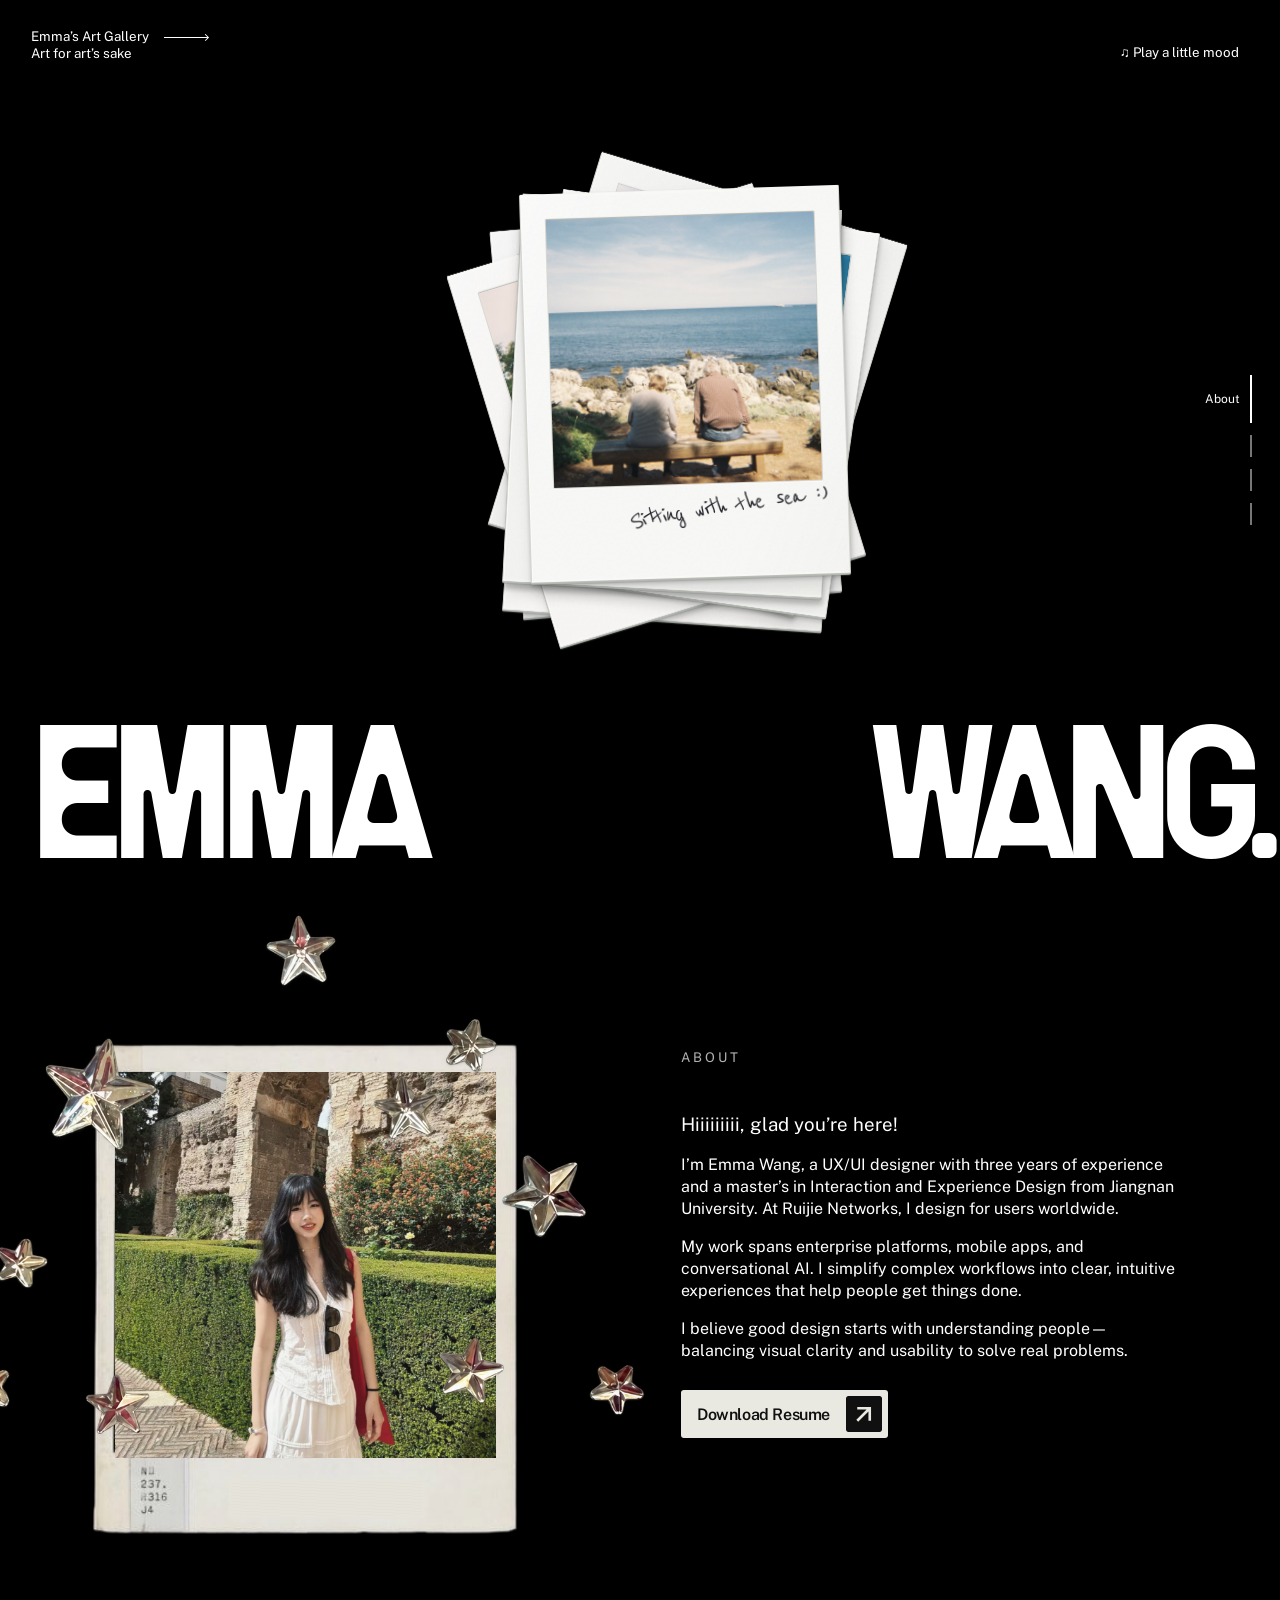
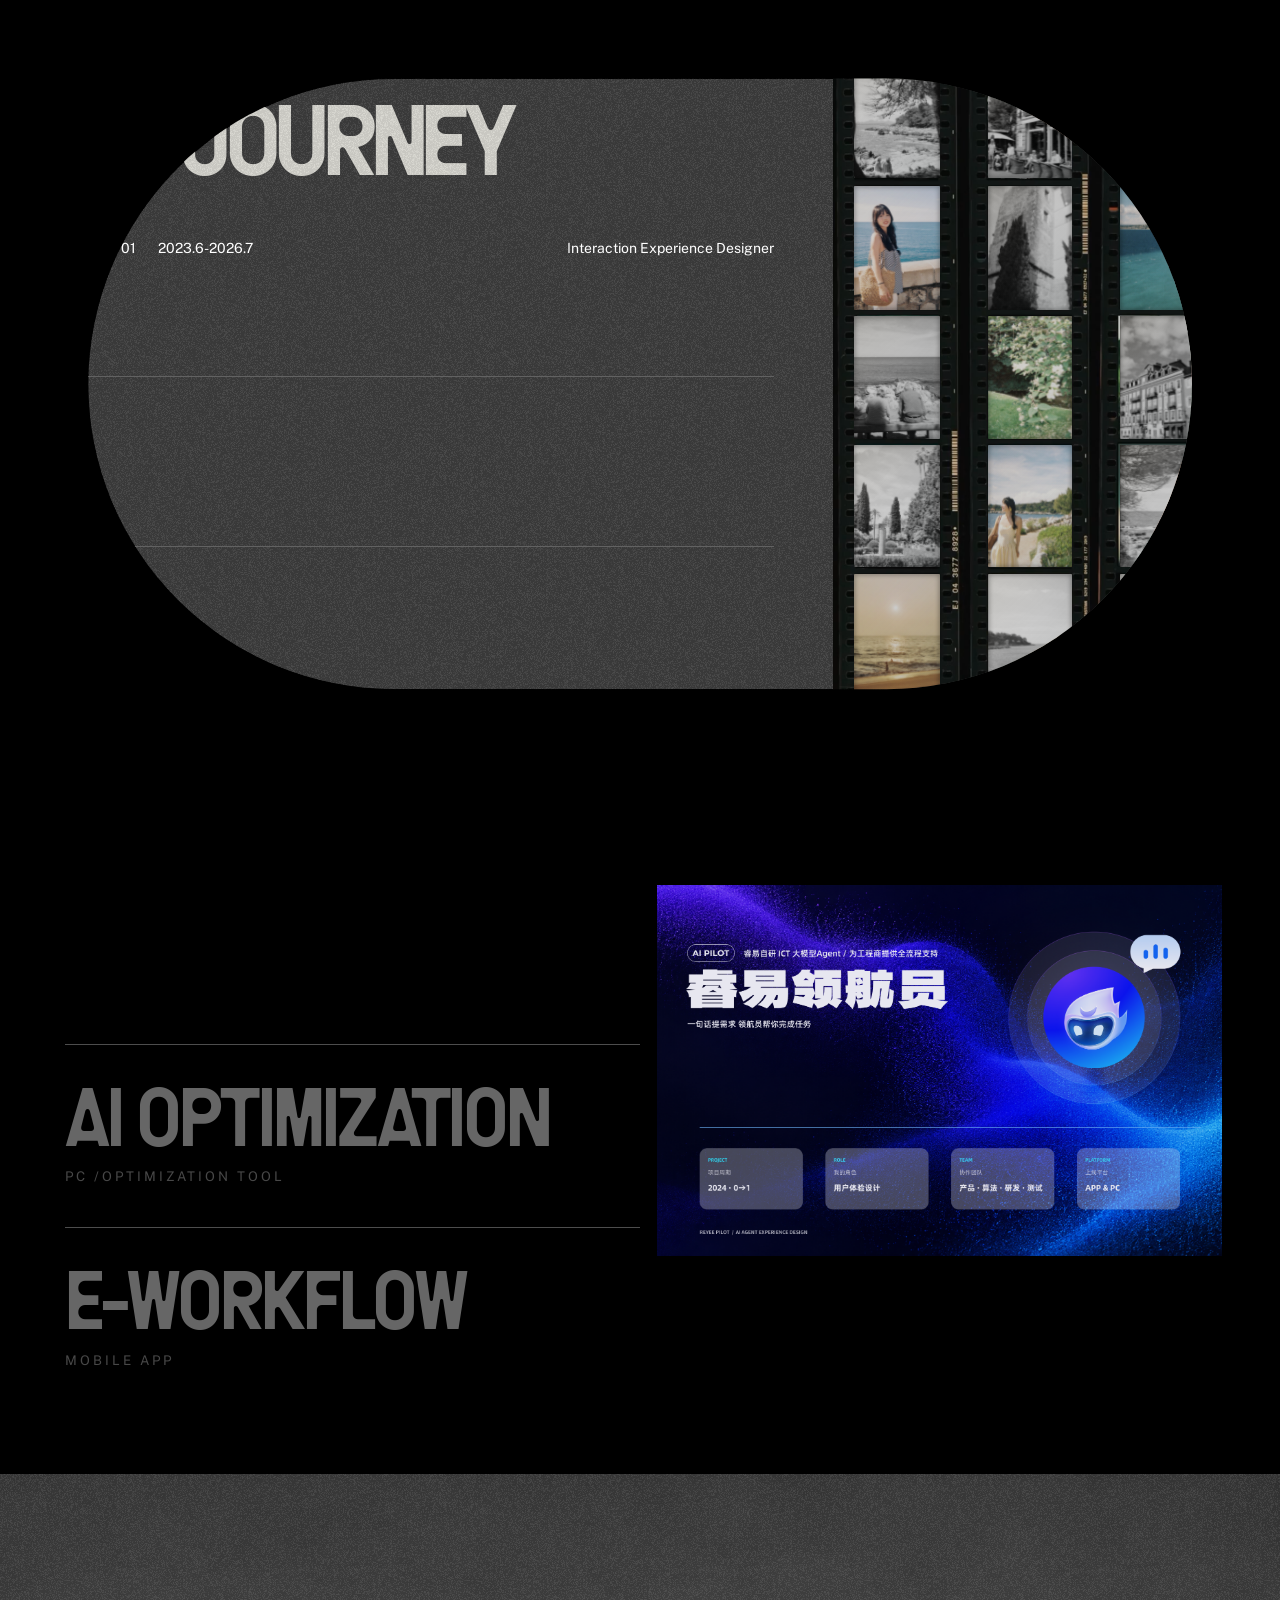
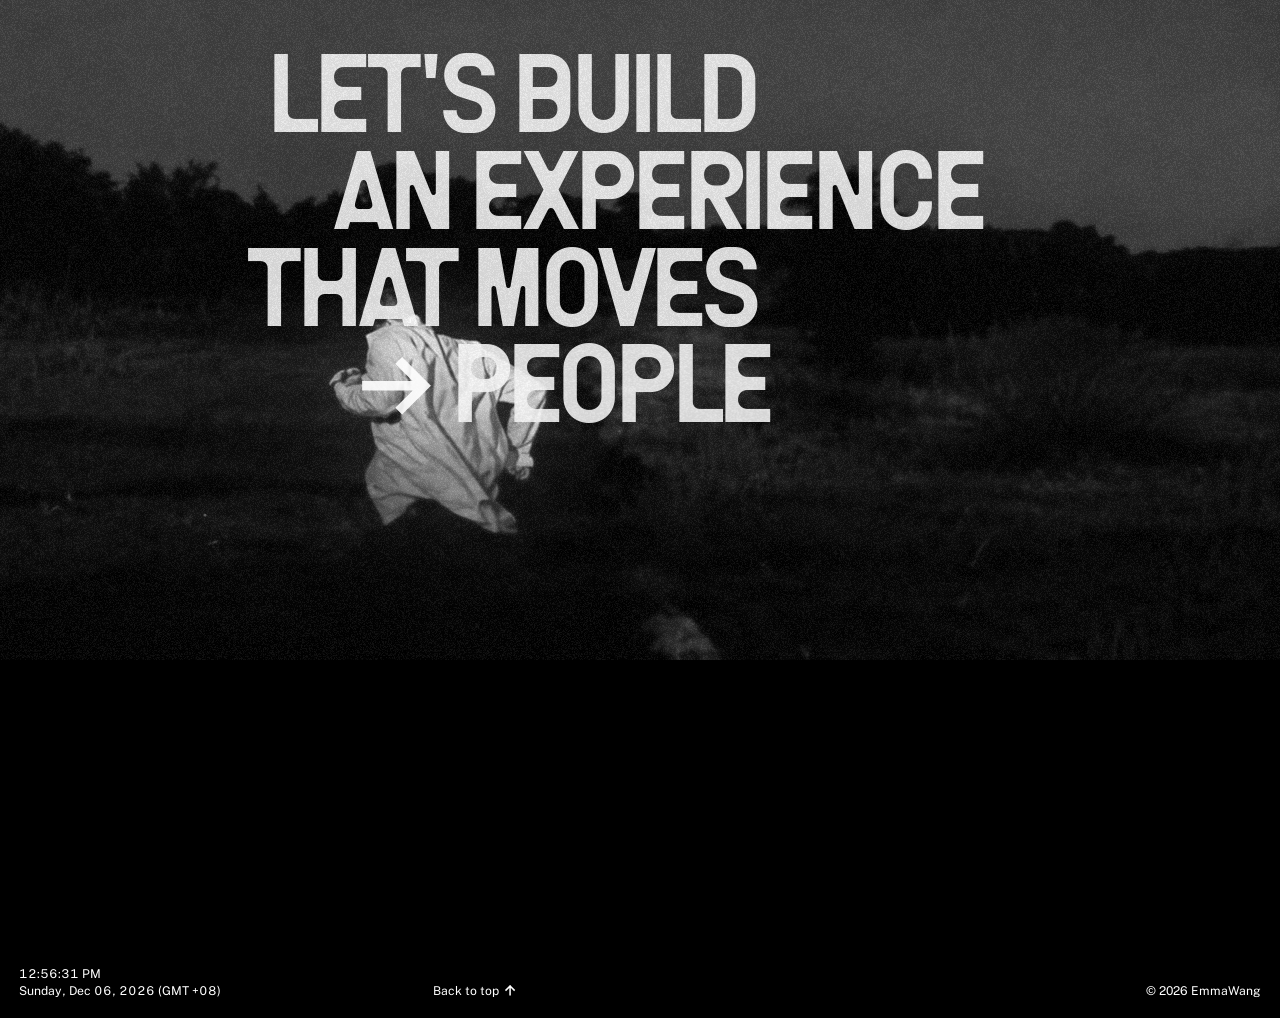
==== commit a8686ca7: "Update downloadable resume" ====
--- a/index.html
+++ b/index.html
@@ -1,6 +1,6 @@
 <!doctype html>
 <html lang="en">
-<head><meta charset="UTF-8"><meta name="viewport" content="width=device-width,initial-scale=1"><meta name="theme-color" content="#000000"><meta name="description" content="Emma Wang — UX/UI and interaction designer. Enterprise platforms, mobile applications, and conversational AI."><title>Emma Wang — Interaction Designer</title><link rel="preload" href="assets/public-sans-400.ttf" as="font" type="font/ttf" crossorigin><link rel="stylesheet" href="styles.css?v=white-ambient-1"><script src="app.js?v=resume-download-1" defer></script></head>
+<head><meta charset="UTF-8"><meta name="viewport" content="width=device-width,initial-scale=1"><meta name="theme-color" content="#000000"><meta name="description" content="Emma Wang — UX/UI and interaction designer. Enterprise platforms, mobile applications, and conversational AI."><title>Emma Wang — Interaction Designer</title><link rel="preload" href="assets/public-sans-400.ttf" as="font" type="font/ttf" crossorigin><link rel="stylesheet" href="styles.css?v=white-ambient-1"><script src="app.js?v=resume-a1773af47a2d" defer></script></head>
 <body>
 
 <a class="skip" href="#about">Skip to content</a>
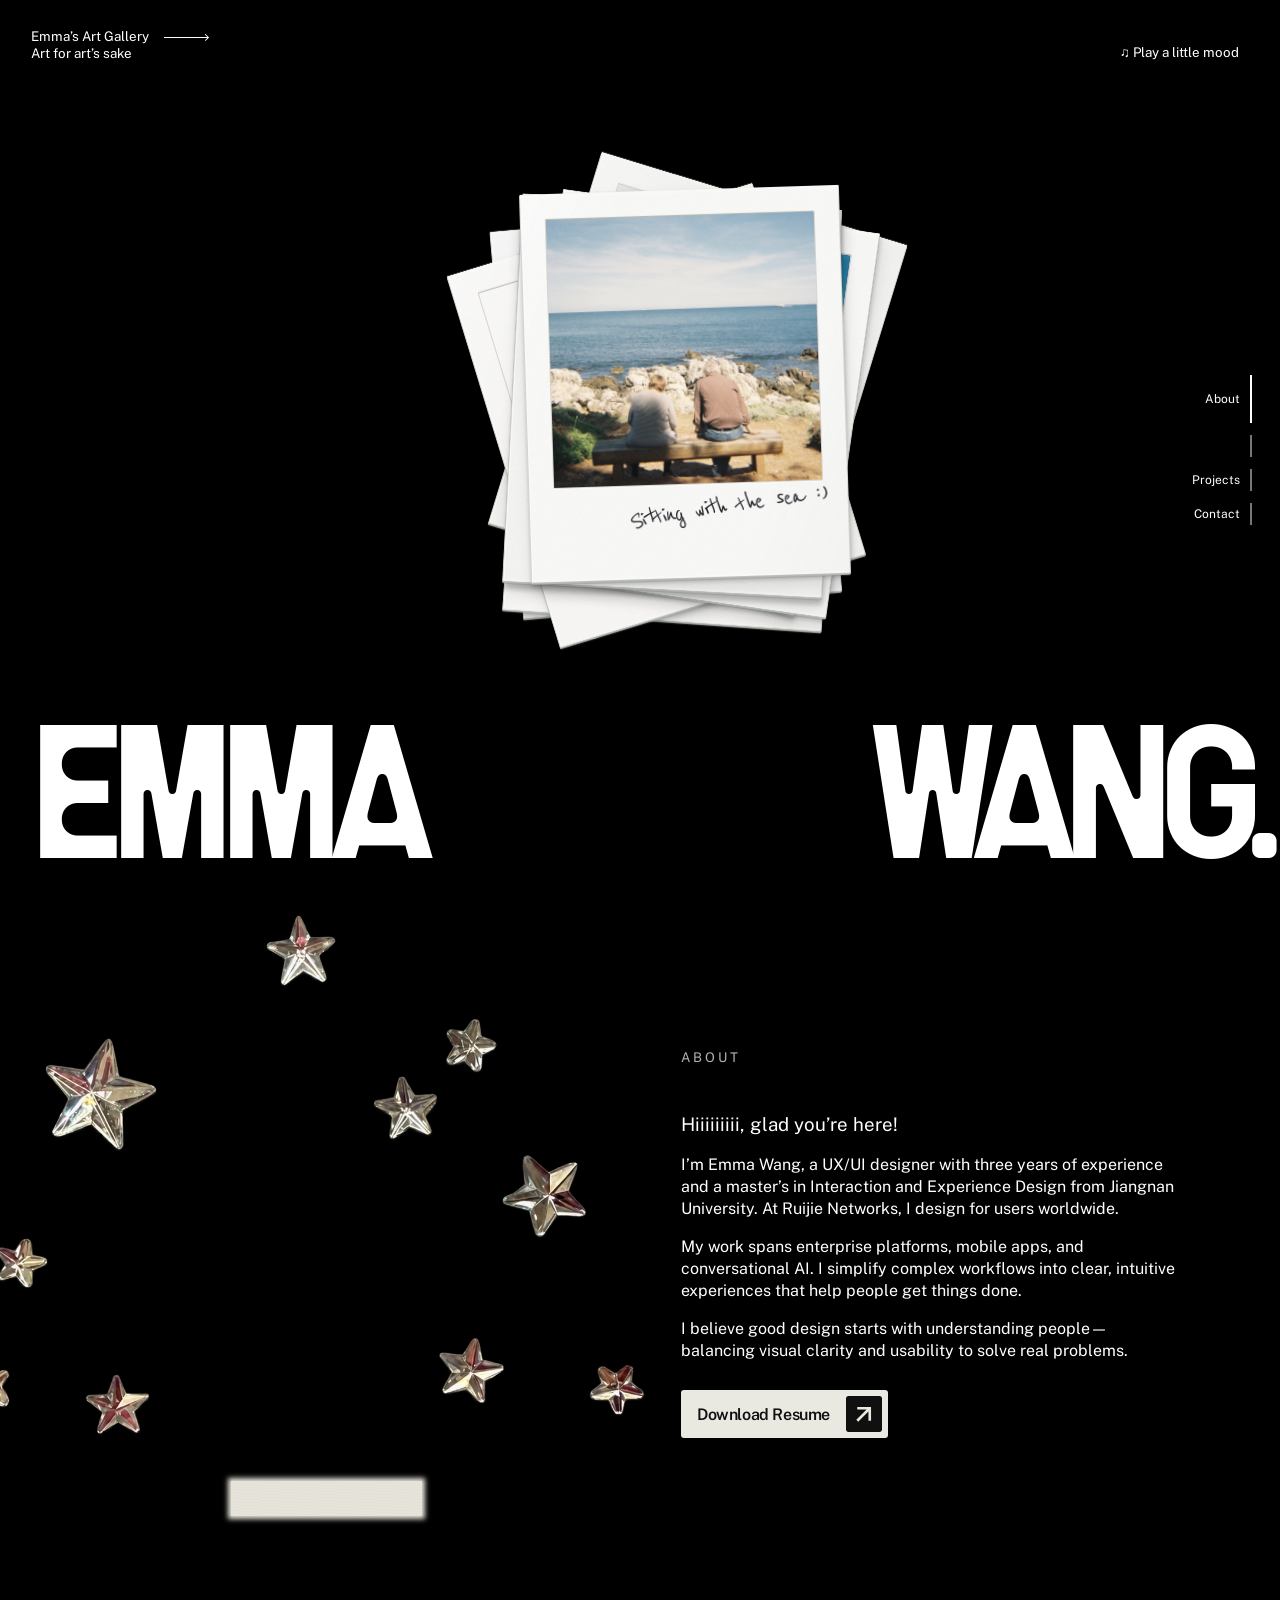
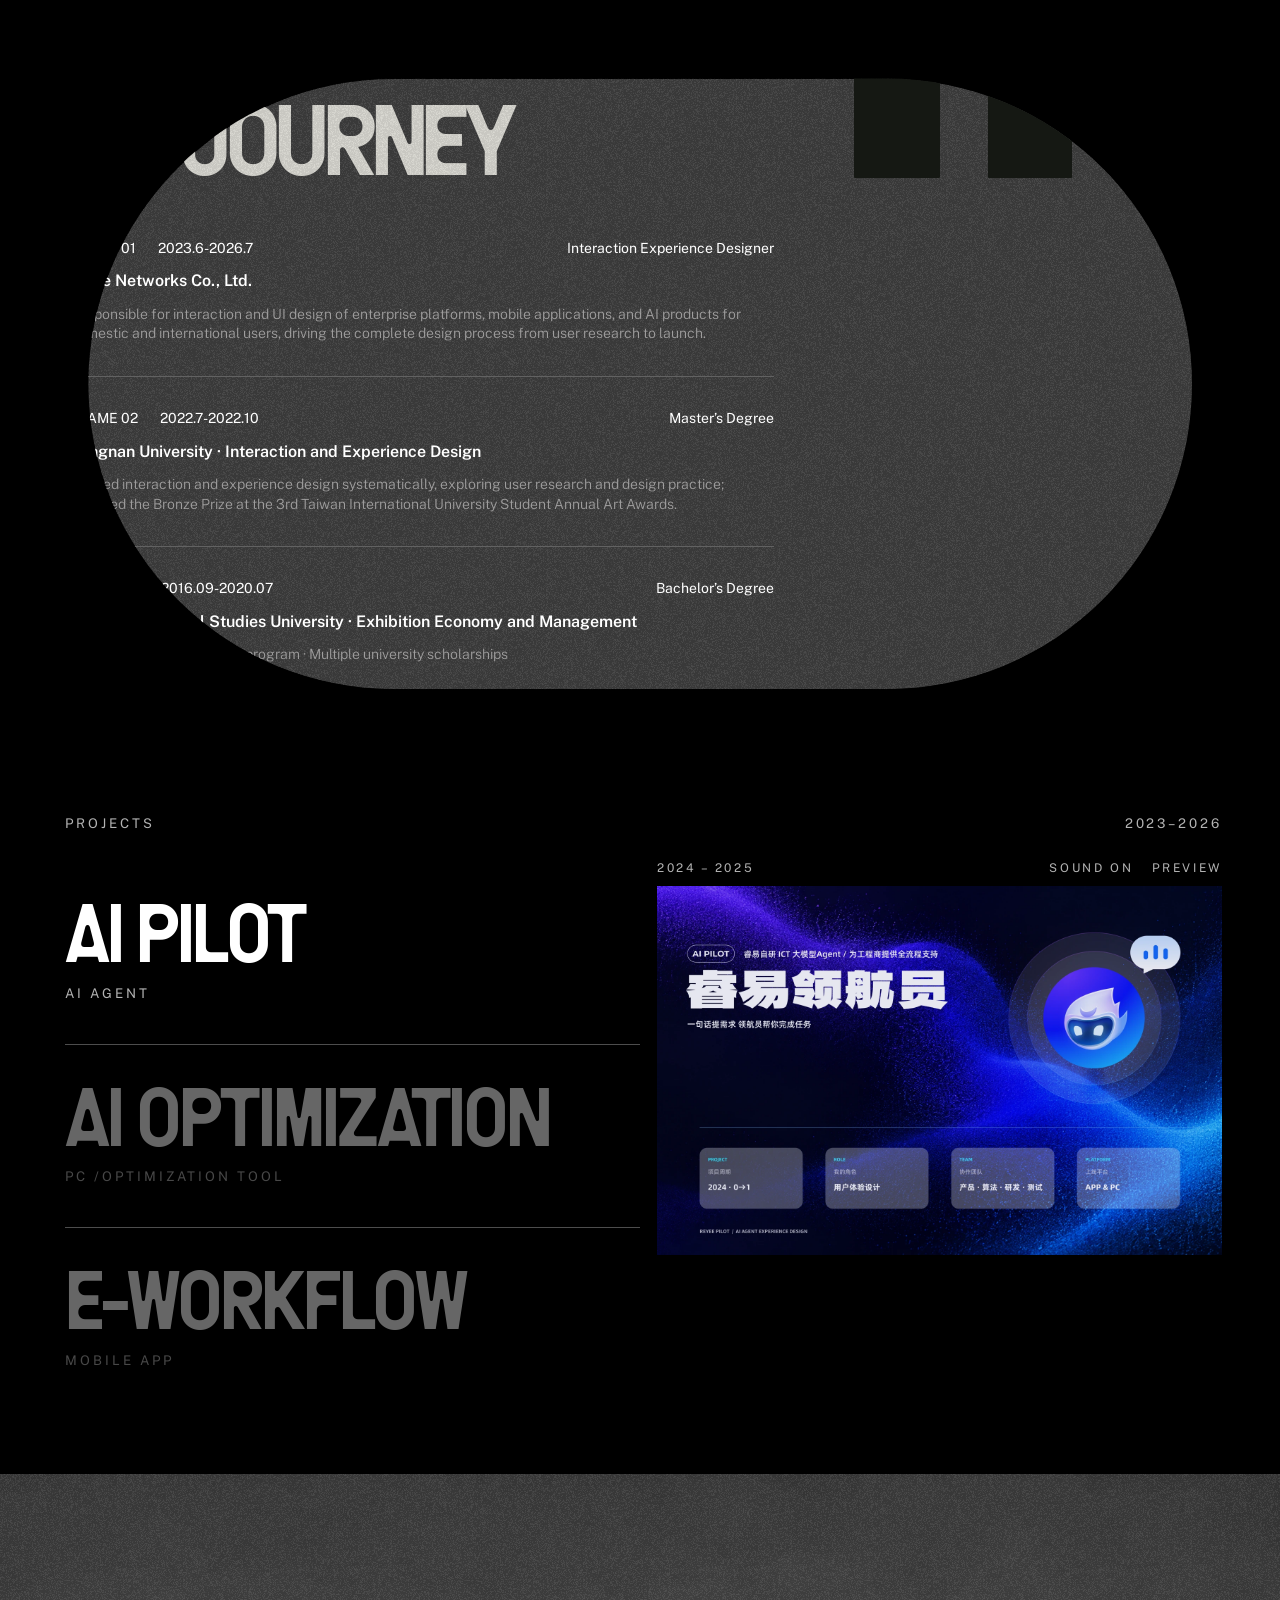
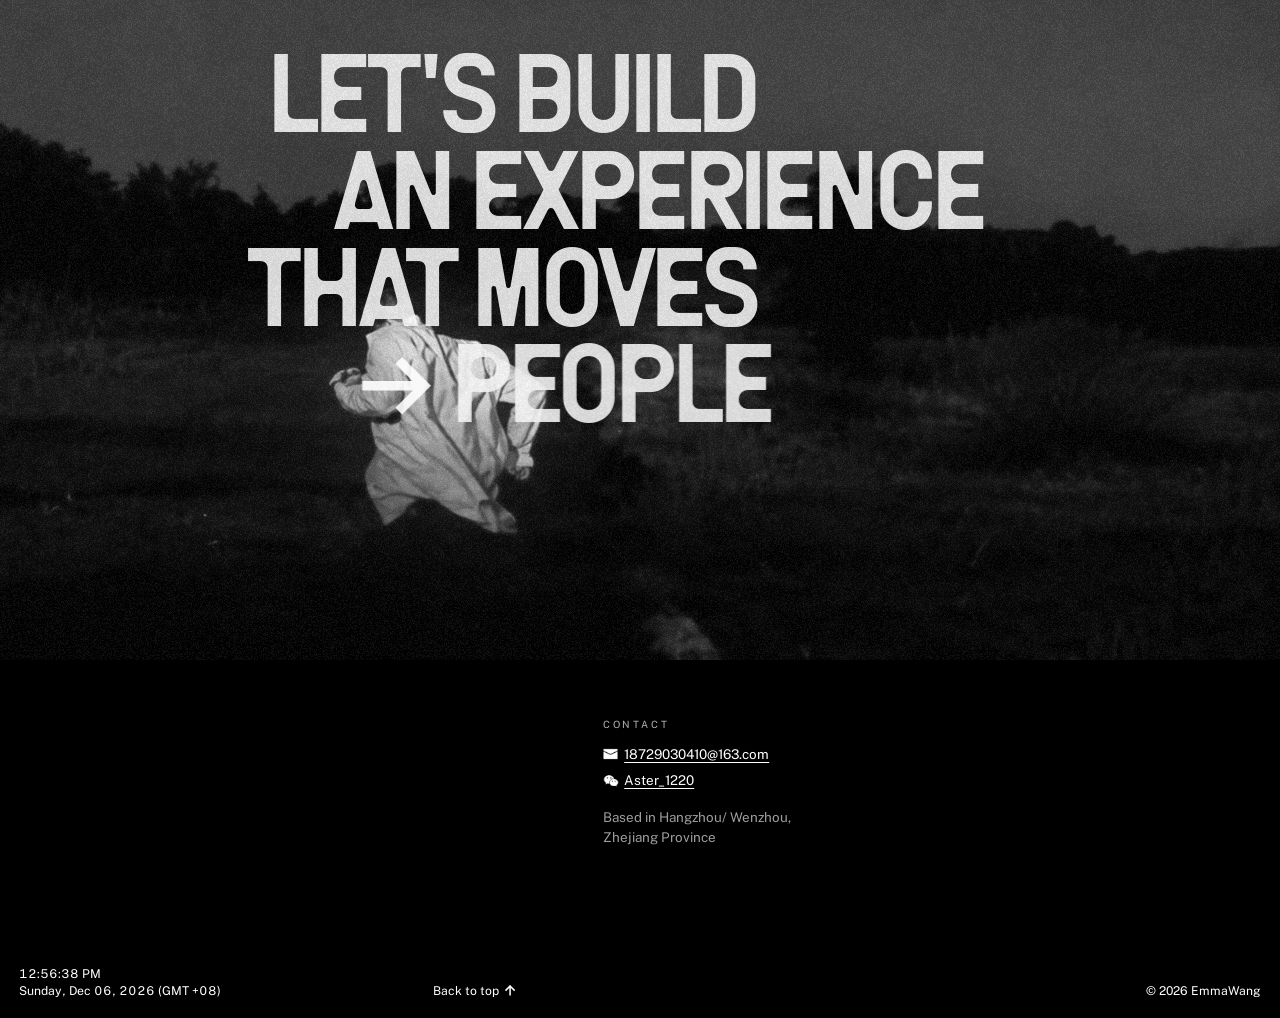
==== commit a866bd5e: "Optimize image delivery and defer offscreen media" ====
--- a/index.html
+++ b/index.html
@@ -1,31 +1,31 @@
 <!doctype html>
 <html lang="en">
-<head><meta charset="UTF-8"><meta name="viewport" content="width=device-width,initial-scale=1"><meta name="theme-color" content="#000000"><meta name="description" content="Emma Wang — UX/UI and interaction designer. Enterprise platforms, mobile applications, and conversational AI."><title>Emma Wang — Interaction Designer</title><link rel="preload" href="assets/public-sans-400.ttf" as="font" type="font/ttf" crossorigin><link rel="stylesheet" href="styles.css?v=white-ambient-1"><script src="app.js?v=resume-a1773af47a2d" defer></script></head>
+<head><meta charset="UTF-8"><meta name="viewport" content="width=device-width,initial-scale=1"><meta name="theme-color" content="#000000"><meta name="description" content="Emma Wang — UX/UI and interaction designer. Enterprise platforms, mobile applications, and conversational AI."><title>Emma Wang — Interaction Designer</title><link rel="preload" href="assets/public-sans-400.ttf" as="font" type="font/ttf" crossorigin><link rel="stylesheet" href="styles.css?v=images-fast-1"><script src="app.js?v=images-fast-1" defer></script></head>
 <body>
 
 <a class="skip" href="#about">Skip to content</a>
 <nav class="side-nav" aria-label="Section navigation"><a href="#about" aria-label="About" class="active" aria-current="location"><span>About</span></a><a href="#experience" aria-label="Experience"><span>Experience</span></a><a href="#projects" aria-label="Projects"><span>Projects</span></a><a href="#contact" aria-label="Contact"><span>Contact</span></a></nav>
 <main>
 <section class="hero screen" id="home" aria-label="Emma Wang’s Art Gallery" data-section="about">
-<header><a class="brand" href="#about">Emma’s Art Gallery <img src="assets/asset-1.svg" alt=""><br>Art for art’s sake</a><button class="mood" type="button" aria-pressed="false">♫ Play a little mood</button></header>
-<div class="hero-photo photo-stack"><button class="photo-deck" type="button" aria-label="翻看下一张宝丽来照片"><span class="polaroid-card" data-slot="0" style="z-index:27;--paper:hsl(45 5% 97.0%);--grain:0.14;--grain-x:1px;--grain-y:85px;--paper-light:112deg;--edge:0.051;--lift:3.0px;--corner:1.5px"><img src="assets/home-photos/photo-23.jpg" alt="" draggable="false" fetchpriority=high><span class="polaroid-note note-single" aria-label="Sitting with the sea :)"><span class="note-strip"><span class="ink-letter">S</span><span class="ink-letter">i</span><span class="ink-letter">t</span><span class="ink-letter">t</span><span class="ink-letter">i</span><span class="ink-letter">n</span><span class="ink-letter">g</span> <span class="ink-letter">w</span><span class="ink-letter">i</span><span class="ink-letter">t</span><span class="ink-letter">h</span> <span class="ink-letter">t</span><span class="ink-letter">h</span><span class="ink-letter">e</span> <span class="ink-letter">s</span><span class="ink-letter">e</span><span class="ink-letter">a</span> <span class="ink-letter">:</span><span class="ink-letter">)</span></span></span></span><span class="polaroid-card" data-slot="1" style="z-index:26;--paper:hsl(45 9% 95.0%);--grain:0.21;--grain-x:42px;--grain-y:24px;--paper-light:139deg;--edge:0.055;--lift:6.5px;--corner:0.6px"><img src="assets/home-photos/photo-18.jpg" alt="" draggable="false" loading=lazy><span class="polaroid-note note-single" aria-label="Sea breeze, summer light."><span class="note-strip"><span class="ink-letter">S</span><span class="ink-letter">e</span><span class="ink-letter">a</span> <span class="ink-letter">b</span><span class="ink-letter">r</span><span class="ink-letter">e</span><span class="ink-letter">e</span><span class="ink-letter">z</span><span class="ink-letter">e</span><span class="ink-letter">,</span> <span class="ink-letter">s</span><span class="ink-letter">u</span><span class="ink-letter">m</span><span class="ink-letter">m</span><span class="ink-letter">e</span><span class="ink-letter">r</span> <span class="ink-letter">l</span><span class="ink-letter">i</span><span class="ink-letter">g</span><span class="ink-letter">h</span><span class="ink-letter">t</span><span class="ink-letter">.</span></span></span></span><span class="polaroid-card" data-slot="2" style="z-index:25;--paper:hsl(45 4% 96.6%);--grain:0.14;--grain-x:70px;--grain-y:94px;--paper-light:132deg;--edge:0.037;--lift:3.2px;--corner:0.9px"><img src="assets/home-photos/photo-01.jpg" alt="" draggable="false" loading=lazy><span class="polaroid-note note-single" aria-label="A moment by the sea."><span class="note-strip"><span class="ink-letter">A</span> <span class="ink-letter">m</span><span class="ink-letter">o</span><span class="ink-letter">m</span><span class="ink-letter">e</span><span class="ink-letter">n</span><span class="ink-letter">t</span> <span class="ink-letter">b</span><span class="ink-letter">y</span> <span class="ink-letter">t</span><span class="ink-letter">h</span><span class="ink-letter">e</span> <span class="ink-letter">s</span><span class="ink-letter">e</span><span class="ink-letter">a</span><span class="ink-letter">.</span></span></span></span><span class="polaroid-card" data-slot="3" style="z-index:24;--paper:hsl(45 8% 96.5%);--grain:0.18;--grain-x:6px;--grain-y:43px;--paper-light:127deg;--edge:0.055;--lift:4.3px;--corner:1.6px"><img src="assets/home-photos/photo-02.jpg" alt="" draggable="false" loading=lazy><span class="polaroid-note note-single" aria-label="The quiet between places :P"><span class="note-strip"><span class="ink-letter">T</span><span class="ink-letter">h</span><span class="ink-letter">e</span> <span class="ink-letter">q</span><span class="ink-letter">u</span><span class="ink-letter">i</span><span class="ink-letter">e</span><span class="ink-letter">t</span> <span class="ink-letter">b</span><span class="ink-letter">e</span><span class="ink-letter">t</span><span class="ink-letter">w</span><span class="ink-letter">e</span><span class="ink-letter">e</span><span class="ink-letter">n</span> <span class="ink-letter">p</span><span class="ink-letter">l</span><span class="ink-letter">a</span><span class="ink-letter">c</span><span class="ink-letter">e</span><span class="ink-letter">s</span> <span class="ink-letter">:</span><span class="ink-letter">P</span></span></span></span><span class="polaroid-card" data-slot="4" style="z-index:23;--paper:hsl(45 6% 94.2%);--grain:0.15;--grain-x:38px;--grain-y:49px;--paper-light:116deg;--edge:0.053;--lift:4.5px;--corner:1.4px"><span class="film-window leak-left"><img src="assets/home-photos/photo-03.jpg" alt="" draggable="false" loading=lazy></span><span class="polaroid-note" aria-label="A street worth slowing down for."><span class="note-strip"><span class="ink-letter">A</span> <span class="ink-letter">s</span><span class="ink-letter">t</span><span class="ink-letter">r</span><span class="ink-letter">e</span><span class="ink-letter">e</span><span class="ink-letter">t</span> <span class="ink-letter">w</span><span class="ink-letter">o</span><span class="ink-letter">r</span><span class="ink-letter">t</span><span class="ink-letter">h</span></span><span class="note-strip"><span class="ink-letter">s</span><span class="ink-letter">l</span><span class="ink-letter">o</span><span class="ink-letter">w</span><span class="ink-letter">i</span><span class="ink-letter">n</span><span class="ink-letter">g</span> <span class="ink-letter">d</span><span class="ink-letter">o</span><span class="ink-letter">w</span><span class="ink-letter">n</span> <span class="ink-letter">f</span><span class="ink-letter">o</span><span class="ink-letter">r</span><span class="ink-letter">.</span></span></span></span><span class="polaroid-card" data-slot="5" style="z-index:22;--paper:hsl(45 8% 96.0%);--grain:0.17;--grain-x:38px;--grain-y:97px;--paper-light:111deg;--edge:0.053;--lift:3.6px;--corner:1.0px"><img src="assets/home-photos/photo-04.jpg" alt="" draggable="false" loading=lazy><span class="polaroid-note note-single" aria-label="Where the land meets blue."><span class="note-strip"><span class="ink-letter">W</span><span class="ink-letter">h</span><span class="ink-letter">e</span><span class="ink-letter">r</span><span class="ink-letter">e</span> <span class="ink-letter">t</span><span class="ink-letter">h</span><span class="ink-letter">e</span> <span class="ink-letter">l</span><span class="ink-letter">a</span><span class="ink-letter">n</span><span class="ink-letter">d</span> <span class="ink-letter">m</span><span class="ink-letter">e</span><span class="ink-letter">e</span><span class="ink-letter">t</span><span class="ink-letter">s</span> <span class="ink-letter">b</span><span class="ink-letter">l</span><span class="ink-letter">u</span><span class="ink-letter">e</span><span class="ink-letter">.</span></span></span></span><span class="polaroid-card" data-slot="6" style="z-index:21;--paper:hsl(45 3% 94.5%);--grain:0.12;--grain-x:83px;--grain-y:16px;--paper-light:135deg;--edge:0.037;--lift:4.2px;--corner:1.1px"><img src="assets/home-photos/photo-05.jpg" alt="" draggable="false" loading=lazy><span class="polaroid-note note-single" aria-label="Nothing but the horizon."><span class="note-strip"><span class="ink-letter">N</span><span class="ink-letter">o</span><span class="ink-letter">t</span><span class="ink-letter">h</span><span class="ink-letter">i</span><span class="ink-letter">n</span><span class="ink-letter">g</span> <span class="ink-letter">b</span><span class="ink-letter">u</span><span class="ink-letter">t</span> <span class="ink-letter">t</span><span class="ink-letter">h</span><span class="ink-letter">e</span> <span class="ink-letter">h</span><span class="ink-letter">o</span><span class="ink-letter">r</span><span class="ink-letter">i</span><span class="ink-letter">z</span><span class="ink-letter">o</span><span class="ink-letter">n</span><span class="ink-letter">.</span></span></span></span><span class="polaroid-card" data-slot="7" style="z-index:20;--paper:hsl(45 3% 95.6%);--grain:0.16;--grain-x:33px;--grain-y:46px;--paper-light:129deg;--edge:0.059;--lift:5.7px;--corner:1.7px"><img src="assets/home-photos/photo-06.jpg" alt="" draggable="false" loading=lazy><span class="polaroid-note" aria-label="Following the afternoon crowd :)"><span class="note-strip"><span class="ink-letter">F</span><span class="ink-letter">o</span><span class="ink-letter">l</span><span class="ink-letter">l</span><span class="ink-letter">o</span><span class="ink-letter">w</span><span class="ink-letter">i</span><span class="ink-letter">n</span><span class="ink-letter">g</span> <span class="ink-letter">t</span><span class="ink-letter">h</span><span class="ink-letter">e</span></span><span class="note-strip"><span class="ink-letter">a</span><span class="ink-letter">f</span><span class="ink-letter">t</span><span class="ink-letter">e</span><span class="ink-letter">r</span><span class="ink-letter">n</span><span class="ink-letter">o</span><span class="ink-letter">o</span><span class="ink-letter">n</span> <span class="ink-letter">c</span><span class="ink-letter">r</span><span class="ink-letter">o</span><span class="ink-letter">w</span><span class="ink-letter">d</span> <span class="ink-letter">:</span><span class="ink-letter">)</span></span></span></span><span class="polaroid-card" data-slot="7" style="z-index:19;--paper:hsl(45 8% 95.2%);--grain:0.18;--grain-x:3px;--grain-y:54px;--paper-light:115deg;--edge:0.050;--lift:3.8px;--corner:1.3px"><span class="film-window leak-right"><img src="assets/home-photos/photo-07.jpg" alt="" draggable="false" loading=lazy></span><span class="polaroid-note note-single" aria-label="The long way around."><span class="note-strip"><span class="ink-letter">T</span><span class="ink-letter">h</span><span class="ink-letter">e</span> <span class="ink-letter">l</span><span class="ink-letter">o</span><span class="ink-letter">n</span><span class="ink-letter">g</span> <span class="ink-letter">w</span><span class="ink-letter">a</span><span class="ink-letter">y</span> <span class="ink-letter">a</span><span class="ink-letter">r</span><span class="ink-letter">o</span><span class="ink-letter">u</span><span class="ink-letter">n</span><span class="ink-letter">d</span><span class="ink-letter">.</span></span></span></span><span class="polaroid-card" data-slot="7" style="z-index:18;--paper:hsl(45 8% 94.6%);--grain:0.17;--grain-x:21px;--grain-y:89px;--paper-light:112deg;--edge:0.034;--lift:6.0px;--corner:0.7px"><img src="assets/home-photos/photo-08.jpg" alt="" draggable="false" loading=lazy><span class="polaroid-note note-single" aria-label="A pause beside the water."><span class="note-strip"><span class="ink-letter">A</span> <span class="ink-letter">p</span><span class="ink-letter">a</span><span class="ink-letter">u</span><span class="ink-letter">s</span><span class="ink-letter">e</span> <span class="ink-letter">b</span><span class="ink-letter">e</span><span class="ink-letter">s</span><span class="ink-letter">i</span><span class="ink-letter">d</span><span class="ink-letter">e</span> <span class="ink-letter">t</span><span class="ink-letter">h</span><span class="ink-letter">e</span> <span class="ink-letter">w</span><span class="ink-letter">a</span><span class="ink-letter">t</span><span class="ink-letter">e</span><span class="ink-letter">r</span><span class="ink-letter">.</span></span></span></span><span class="polaroid-card" data-slot="7" style="z-index:17;--paper:hsl(45 4% 95.2%);--grain:0.21;--grain-x:33px;--grain-y:99px;--paper-light:138deg;--edge:0.048;--lift:3.9px;--corner:1.3px"><img src="assets/home-photos/photo-09.jpg" alt="" draggable="false" loading=lazy><span class="polaroid-note" aria-label="Colors collected along the way."><span class="note-strip"><span class="ink-letter">C</span><span class="ink-letter">o</span><span class="ink-letter">l</span><span class="ink-letter">o</span><span class="ink-letter">r</span><span class="ink-letter">s</span> <span class="ink-letter">c</span><span class="ink-letter">o</span><span class="ink-letter">l</span><span class="ink-letter">l</span><span class="ink-letter">e</span><span class="ink-letter">c</span><span class="ink-letter">t</span><span class="ink-letter">e</span><span class="ink-letter">d</span></span><span class="note-strip"><span class="ink-letter">a</span><span class="ink-letter">l</span><span class="ink-letter">o</span><span class="ink-letter">n</span><span class="ink-letter">g</span> <span class="ink-letter">t</span><span class="ink-letter">h</span><span class="ink-letter">e</span> <span class="ink-letter">w</span><span class="ink-letter">a</span><span class="ink-letter">y</span><span class="ink-letter">.</span></span></span></span><span class="polaroid-card" data-slot="7" style="z-index:16;--paper:hsl(45 8% 96.7%);--grain:0.13;--grain-x:39px;--grain-y:5px;--paper-light:143deg;--edge:0.052;--lift:6.7px;--corner:1.4px"><span class="film-window leak-corner"><img src="assets/home-photos/photo-10.jpg" alt="" draggable="false" loading=lazy></span><span class="polaroid-note" aria-label="Stay until the light fades :P"><span class="note-strip"><span class="ink-letter">S</span><span class="ink-letter">t</span><span class="ink-letter">a</span><span class="ink-letter">y</span> <span class="ink-letter">u</span><span class="ink-letter">n</span><span class="ink-letter">t</span><span class="ink-letter">i</span><span class="ink-letter">l</span> <span class="ink-letter">t</span><span class="ink-letter">h</span><span class="ink-letter">e</span></span><span class="note-strip"><span class="ink-letter">l</span><span class="ink-letter">i</span><span class="ink-letter">g</span><span class="ink-letter">h</span><span class="ink-letter">t</span> <span class="ink-letter">f</span><span class="ink-letter">a</span><span class="ink-letter">d</span><span class="ink-letter">e</span><span class="ink-letter">s</span> <span class="ink-letter">:</span><span class="ink-letter">P</span></span></span></span><span class="polaroid-card" data-slot="7" style="z-index:15;--paper:hsl(45 9% 95.9%);--grain:0.22;--grain-x:61px;--grain-y:66px;--paper-light:131deg;--edge:0.032;--lift:6.1px;--corner:0.5px"><img src="assets/home-photos/photo-11.jpg" alt="" draggable="false" loading=lazy><span class="polaroid-note note-single" aria-label="A little more blue."><span class="note-strip"><span class="ink-letter">A</span> <span class="ink-letter">l</span><span class="ink-letter">i</span><span class="ink-letter">t</span><span class="ink-letter">t</span><span class="ink-letter">l</span><span class="ink-letter">e</span> <span class="ink-letter">m</span><span class="ink-letter">o</span><span class="ink-letter">r</span><span class="ink-letter">e</span> <span class="ink-letter">b</span><span class="ink-letter">l</span><span class="ink-letter">u</span><span class="ink-letter">e</span><span class="ink-letter">.</span></span></span></span><span class="polaroid-card" data-slot="7" style="z-index:14;--paper:hsl(45 9% 96.8%);--grain:0.13;--grain-x:81px;--grain-y:118px;--paper-light:143deg;--edge:0.046;--lift:6.4px;--corner:1.0px"><img src="assets/home-photos/photo-12.jpg" alt="" draggable="false" loading=lazy><span class="polaroid-note note-single" aria-label="Walking without a plan."><span class="note-strip"><span class="ink-letter">W</span><span class="ink-letter">a</span><span class="ink-letter">l</span><span class="ink-letter">k</span><span class="ink-letter">i</span><span class="ink-letter">n</span><span class="ink-letter">g</span> <span class="ink-letter">w</span><span class="ink-letter">i</span><span class="ink-letter">t</span><span class="ink-letter">h</span><span class="ink-letter">o</span><span class="ink-letter">u</span><span class="ink-letter">t</span> <span class="ink-letter">a</span> <span class="ink-letter">p</span><span class="ink-letter">l</span><span class="ink-letter">a</span><span class="ink-letter">n</span><span class="ink-letter">.</span></span></span></span><span class="polaroid-card" data-slot="7" style="z-index:13;--paper:hsl(45 7% 95.6%);--grain:0.13;--grain-x:35px;--grain-y:136px;--paper-light:122deg;--edge:0.056;--lift:3.6px;--corner:1.2px"><img src="assets/home-photos/photo-13.jpg" alt="" draggable="false" loading=lazy><span class="polaroid-note" aria-label="Small things, softly growing."><span class="note-strip"><span class="ink-letter">S</span><span class="ink-letter">m</span><span class="ink-letter">a</span><span class="ink-letter">l</span><span class="ink-letter">l</span> <span class="ink-letter">t</span><span class="ink-letter">h</span><span class="ink-letter">i</span><span class="ink-letter">n</span><span class="ink-letter">g</span><span class="ink-letter">s</span><span class="ink-letter">,</span></span><span class="note-strip"><span class="ink-letter">s</span><span class="ink-letter">o</span><span class="ink-letter">f</span><span class="ink-letter">t</span><span class="ink-letter">l</span><span class="ink-letter">y</span> <span class="ink-letter">g</span><span class="ink-letter">r</span><span class="ink-letter">o</span><span class="ink-letter">w</span><span class="ink-letter">i</span><span class="ink-letter">n</span><span class="ink-letter">g</span><span class="ink-letter">.</span></span></span></span><span class="polaroid-card" data-slot="7" style="z-index:12;--paper:hsl(45 8% 96.6%);--grain:0.15;--grain-x:144px;--grain-y:76px;--paper-light:152deg;--edge:0.060;--lift:5.5px;--corner:1.0px"><span class="film-window leak-left"><img src="assets/home-photos/photo-14.jpg" alt="" draggable="false" loading=lazy></span><span class="polaroid-note note-single" aria-label="The curve of the coast."><span class="note-strip"><span class="ink-letter">T</span><span class="ink-letter">h</span><span class="ink-letter">e</span> <span class="ink-letter">c</span><span class="ink-letter">u</span><span class="ink-letter">r</span><span class="ink-letter">v</span><span class="ink-letter">e</span> <span class="ink-letter">o</span><span class="ink-letter">f</span> <span class="ink-letter">t</span><span class="ink-letter">h</span><span class="ink-letter">e</span> <span class="ink-letter">c</span><span class="ink-letter">o</span><span class="ink-letter">a</span><span class="ink-letter">s</span><span class="ink-letter">t</span><span class="ink-letter">.</span></span></span></span><span class="polaroid-card" data-slot="7" style="z-index:11;--paper:hsl(45 8% 96.7%);--grain:0.14;--grain-x:55px;--grain-y:93px;--paper-light:149deg;--edge:0.031;--lift:5.0px;--corner:0.6px"><img src="assets/home-photos/photo-15.jpg" alt="" draggable="false" loading=lazy><span class="polaroid-note note-single" aria-label="A day to remember :)"><span class="note-strip"><span class="ink-letter">A</span> <span class="ink-letter">d</span><span class="ink-letter">a</span><span class="ink-letter">y</span> <span class="ink-letter">t</span><span class="ink-letter">o</span> <span class="ink-letter">r</span><span class="ink-letter">e</span><span class="ink-letter">m</span><span class="ink-letter">e</span><span class="ink-letter">m</span><span class="ink-letter">b</span><span class="ink-letter">e</span><span class="ink-letter">r</span> <span class="ink-letter">:</span><span class="ink-letter">)</span></span></span></span><span class="polaroid-card" data-slot="7" style="z-index:10;--paper:hsl(45 7% 94.8%);--grain:0.17;--grain-x:133px;--grain-y:21px;--paper-light:138deg;--edge:0.044;--lift:6.5px;--corner:1.5px"><img src="assets/home-photos/photo-16.jpg" alt="" draggable="false" loading=lazy><span class="polaroid-note" aria-label="Somewhere between green and blue."><span class="note-strip"><span class="ink-letter">S</span><span class="ink-letter">o</span><span class="ink-letter">m</span><span class="ink-letter">e</span><span class="ink-letter">w</span><span class="ink-letter">h</span><span class="ink-letter">e</span><span class="ink-letter">r</span><span class="ink-letter">e</span> <span class="ink-letter">b</span><span class="ink-letter">e</span><span class="ink-letter">t</span><span class="ink-letter">w</span><span class="ink-letter">e</span><span class="ink-letter">e</span><span class="ink-letter">n</span></span><span class="note-strip"><span class="ink-letter">g</span><span class="ink-letter">r</span><span class="ink-letter">e</span><span class="ink-letter">e</span><span class="ink-letter">n</span> <span class="ink-letter">a</span><span class="ink-letter">n</span><span class="ink-letter">d</span> <span class="ink-letter">b</span><span class="ink-letter">l</span><span class="ink-letter">u</span><span class="ink-letter">e</span><span class="ink-letter">.</span></span></span></span><span class="polaroid-card" data-slot="7" style="z-index:9;--paper:hsl(45 7% 95.4%);--grain:0.15;--grain-x:12px;--grain-y:157px;--paper-light:147deg;--edge:0.060;--lift:3.7px;--corner:1.2px"><img src="assets/home-photos/photo-17.jpg" alt="" draggable="false" loading=lazy><span class="polaroid-note note-single" aria-label="Lost in a quiet garden."><span class="note-strip"><span class="ink-letter">L</span><span class="ink-letter">o</span><span class="ink-letter">s</span><span class="ink-letter">t</span> <span class="ink-letter">i</span><span class="ink-letter">n</span> <span class="ink-letter">a</span> <span class="ink-letter">q</span><span class="ink-letter">u</span><span class="ink-letter">i</span><span class="ink-letter">e</span><span class="ink-letter">t</span> <span class="ink-letter">g</span><span class="ink-letter">a</span><span class="ink-letter">r</span><span class="ink-letter">d</span><span class="ink-letter">e</span><span class="ink-letter">n</span><span class="ink-letter">.</span></span></span></span><span class="polaroid-card" data-slot="7" style="z-index:8;--paper:hsl(45 6% 96.5%);--grain:0.12;--grain-x:8px;--grain-y:54px;--paper-light:132deg;--edge:0.028;--lift:5.3px;--corner:1.6px"><img src="assets/home-photos/photo-19.jpg" alt="" draggable="false" loading=lazy><span class="polaroid-note" aria-label="Little treasures everywhere."><span class="note-strip"><span class="ink-letter">L</span><span class="ink-letter">i</span><span class="ink-letter">t</span><span class="ink-letter">t</span><span class="ink-letter">l</span><span class="ink-letter">e</span> <span class="ink-letter">t</span><span class="ink-letter">r</span><span class="ink-letter">e</span><span class="ink-letter">a</span><span class="ink-letter">s</span><span class="ink-letter">u</span><span class="ink-letter">r</span><span class="ink-letter">e</span><span class="ink-letter">s</span></span><span class="note-strip"><span class="ink-letter">e</span><span class="ink-letter">v</span><span class="ink-letter">e</span><span class="ink-letter">r</span><span class="ink-letter">y</span><span class="ink-letter">w</span><span class="ink-letter">h</span><span class="ink-letter">e</span><span class="ink-letter">r</span><span class="ink-letter">e</span><span class="ink-letter">.</span></span></span></span><span class="polaroid-card" data-slot="7" style="z-index:7;--paper:hsl(45 9% 95.4%);--grain:0.17;--grain-x:76px;--grain-y:78px;--paper-light:143deg;--edge:0.048;--lift:3.5px;--corner:1.4px"><img src="assets/home-photos/photo-20.jpg" alt="" draggable="false" loading=lazy><span class="polaroid-note note-single" aria-label="Taking the slower path."><span class="note-strip"><span class="ink-letter">T</span><span class="ink-letter">a</span><span class="ink-letter">k</span><span class="ink-letter">i</span><span class="ink-letter">n</span><span class="ink-letter">g</span> <span class="ink-letter">t</span><span class="ink-letter">h</span><span class="ink-letter">e</span> <span class="ink-letter">s</span><span class="ink-letter">l</span><span class="ink-letter">o</span><span class="ink-letter">w</span><span class="ink-letter">e</span><span class="ink-letter">r</span> <span class="ink-letter">p</span><span class="ink-letter">a</span><span class="ink-letter">t</span><span class="ink-letter">h</span><span class="ink-letter">.</span></span></span></span><span class="polaroid-card" data-slot="7" style="z-index:6;--paper:hsl(45 7% 95.0%);--grain:0.16;--grain-x:157px;--grain-y:59px;--paper-light:105deg;--edge:0.037;--lift:7.0px;--corner:1.4px"><span class="film-window leak-corner"><img src="assets/home-photos/photo-21.jpg" alt="" draggable="false" loading=lazy></span><span class="polaroid-note" aria-label="Boats waiting for tomorrow :)"><span class="note-strip"><span class="ink-letter">B</span><span class="ink-letter">o</span><span class="ink-letter">a</span><span class="ink-letter">t</span><span class="ink-letter">s</span> <span class="ink-letter">w</span><span class="ink-letter">a</span><span class="ink-letter">i</span><span class="ink-letter">t</span><span class="ink-letter">i</span><span class="ink-letter">n</span><span class="ink-letter">g</span></span><span class="note-strip"><span class="ink-letter">f</span><span class="ink-letter">o</span><span class="ink-letter">r</span> <span class="ink-letter">t</span><span class="ink-letter">o</span><span class="ink-letter">m</span><span class="ink-letter">o</span><span class="ink-letter">r</span><span class="ink-letter">r</span><span class="ink-letter">o</span><span class="ink-letter">w</span> <span class="ink-letter">:</span><span class="ink-letter">)</span></span></span></span><span class="polaroid-card" data-slot="7" style="z-index:5;--paper:hsl(45 7% 97.0%);--grain:0.17;--grain-x:19px;--grain-y:94px;--paper-light:130deg;--edge:0.052;--lift:5.6px;--corner:1.5px"><img src="assets/home-photos/photo-22.jpg" alt="" draggable="false" loading=lazy><span class="polaroid-note note-single" aria-label="Light through the balcony."><span class="note-strip"><span class="ink-letter">L</span><span class="ink-letter">i</span><span class="ink-letter">g</span><span class="ink-letter">h</span><span class="ink-letter">t</span> <span class="ink-letter">t</span><span class="ink-letter">h</span><span class="ink-letter">r</span><span class="ink-letter">o</span><span class="ink-letter">u</span><span class="ink-letter">g</span><span class="ink-letter">h</span> <span class="ink-letter">t</span><span class="ink-letter">h</span><span class="ink-letter">e</span> <span class="ink-letter">b</span><span class="ink-letter">a</span><span class="ink-letter">l</span><span class="ink-letter">c</span><span class="ink-letter">o</span><span class="ink-letter">n</span><span class="ink-letter">y</span><span class="ink-letter">.</span></span></span></span><span class="polaroid-card" data-slot="7" style="z-index:4;--paper:hsl(45 7% 94.4%);--grain:0.16;--grain-x:71px;--grain-y:21px;--paper-light:150deg;--edge:0.042;--lift:6.8px;--corner:1.8px"><img src="assets/home-photos/photo-24.jpg" alt="" draggable="false" loading=lazy><span class="polaroid-note note-single" aria-label="Shade beside the shore."><span class="note-strip"><span class="ink-letter">S</span><span class="ink-letter">h</span><span class="ink-letter">a</span><span class="ink-letter">d</span><span class="ink-letter">e</span> <span class="ink-letter">b</span><span class="ink-letter">e</span><span class="ink-letter">s</span><span class="ink-letter">i</span><span class="ink-letter">d</span><span class="ink-letter">e</span> <span class="ink-letter">t</span><span class="ink-letter">h</span><span class="ink-letter">e</span> <span class="ink-letter">s</span><span class="ink-letter">h</span><span class="ink-letter">o</span><span class="ink-letter">r</span><span class="ink-letter">e</span><span class="ink-letter">.</span></span></span></span><span class="polaroid-card" data-slot="7" style="z-index:3;--paper:hsl(45 9% 95.5%);--grain:0.21;--grain-x:160px;--grain-y:110px;--paper-light:145deg;--edge:0.025;--lift:4.2px;--corner:1.1px"><img src="assets/home-photos/photo-25.jpg" alt="" draggable="false" loading=lazy><span class="polaroid-note note-single" aria-label="Warm walls, passing time."><span class="note-strip"><span class="ink-letter">W</span><span class="ink-letter">a</span><span class="ink-letter">r</span><span class="ink-letter">m</span> <span class="ink-letter">w</span><span class="ink-letter">a</span><span class="ink-letter">l</span><span class="ink-letter">l</span><span class="ink-letter">s</span><span class="ink-letter">,</span> <span class="ink-letter">p</span><span class="ink-letter">a</span><span class="ink-letter">s</span><span class="ink-letter">s</span><span class="ink-letter">i</span><span class="ink-letter">n</span><span class="ink-letter">g</span> <span class="ink-letter">t</span><span class="ink-letter">i</span><span class="ink-letter">m</span><span class="ink-letter">e</span><span class="ink-letter">.</span></span></span></span><span class="polaroid-card" data-slot="7" style="z-index:2;--paper:hsl(45 6% 95.0%);--grain:0.20;--grain-x:34px;--grain-y:133px;--paper-light:135deg;--edge:0.057;--lift:3.8px;--corner:0.5px"><span class="film-window leak-right"><img src="assets/home-photos/photo-26.jpg" alt="" draggable="false" loading=lazy></span><span class="polaroid-note note-single" aria-label="Through the trees :P"><span class="note-strip"><span class="ink-letter">T</span><span class="ink-letter">h</span><span class="ink-letter">r</span><span class="ink-letter">o</span><span class="ink-letter">u</span><span class="ink-letter">g</span><span class="ink-letter">h</span> <span class="ink-letter">t</span><span class="ink-letter">h</span><span class="ink-letter">e</span> <span class="ink-letter">t</span><span class="ink-letter">r</span><span class="ink-letter">e</span><span class="ink-letter">e</span><span class="ink-letter">s</span> <span class="ink-letter">:</span><span class="ink-letter">P</span></span></span></span><span class="polaroid-card" data-slot="7" style="z-index:1;--paper:hsl(45 6% 94.3%);--grain:0.16;--grain-x:151px;--grain-y:84px;--paper-light:133deg;--edge:0.054;--lift:5.0px;--corner:0.5px"><img src="assets/home-photos/photo-27.jpg" alt="" draggable="false" loading=lazy><span class="polaroid-note note-single" aria-label="A pocket of green."><span class="note-strip"><span class="ink-letter">A</span> <span class="ink-letter">p</span><span class="ink-letter">o</span><span class="ink-letter">c</span><span class="ink-letter">k</span><span class="ink-letter">e</span><span class="ink-letter">t</span> <span class="ink-letter">o</span><span class="ink-letter">f</span> <span class="ink-letter">g</span><span class="ink-letter">r</span><span class="ink-letter">e</span><span class="ink-letter">e</span><span class="ink-letter">n</span><span class="ink-letter">.</span></span></span></span></button></div>
+<header><a class="brand" href="#about">Emma’s Art Gallery <img src="assets/asset-1.svg" alt="" decoding="async"><br>Art for art’s sake</a><button class="mood" type="button" aria-pressed="false">♫ Play a little mood</button></header>
+<div class="hero-photo photo-stack"><button class="photo-deck" type="button" aria-label="翻看下一张宝丽来照片"><span class="polaroid-card" data-slot="0" style="z-index:27;--paper:hsl(45 5% 97.0%);--grain:0.14;--grain-x:1px;--grain-y:85px;--paper-light:112deg;--edge:0.051;--lift:3.0px;--corner:1.5px"><img src="assets/home-photos/photo-23.webp" alt="" draggable="false" fetchpriority=high decoding="async"><span class="polaroid-note note-single" aria-label="Sitting with the sea :)"><span class="note-strip"><span class="ink-letter">S</span><span class="ink-letter">i</span><span class="ink-letter">t</span><span class="ink-letter">t</span><span class="ink-letter">i</span><span class="ink-letter">n</span><span class="ink-letter">g</span> <span class="ink-letter">w</span><span class="ink-letter">i</span><span class="ink-letter">t</span><span class="ink-letter">h</span> <span class="ink-letter">t</span><span class="ink-letter">h</span><span class="ink-letter">e</span> <span class="ink-letter">s</span><span class="ink-letter">e</span><span class="ink-letter">a</span> <span class="ink-letter">:</span><span class="ink-letter">)</span></span></span></span><span class="polaroid-card" data-slot="1" style="z-index:26;--paper:hsl(45 9% 95.0%);--grain:0.21;--grain-x:42px;--grain-y:24px;--paper-light:139deg;--edge:0.055;--lift:6.5px;--corner:0.6px"><img src="assets/home-photos/photo-18.webp" alt="" draggable="false" loading=lazy decoding="async"><span class="polaroid-note note-single" aria-label="Sea breeze, summer light."><span class="note-strip"><span class="ink-letter">S</span><span class="ink-letter">e</span><span class="ink-letter">a</span> <span class="ink-letter">b</span><span class="ink-letter">r</span><span class="ink-letter">e</span><span class="ink-letter">e</span><span class="ink-letter">z</span><span class="ink-letter">e</span><span class="ink-letter">,</span> <span class="ink-letter">s</span><span class="ink-letter">u</span><span class="ink-letter">m</span><span class="ink-letter">m</span><span class="ink-letter">e</span><span class="ink-letter">r</span> <span class="ink-letter">l</span><span class="ink-letter">i</span><span class="ink-letter">g</span><span class="ink-letter">h</span><span class="ink-letter">t</span><span class="ink-letter">.</span></span></span></span><span class="polaroid-card" data-slot="2" style="z-index:25;--paper:hsl(45 4% 96.6%);--grain:0.14;--grain-x:70px;--grain-y:94px;--paper-light:132deg;--edge:0.037;--lift:3.2px;--corner:0.9px"><img src="assets/home-photos/photo-01.webp" alt="" draggable="false" loading=lazy decoding="async"><span class="polaroid-note note-single" aria-label="A moment by the sea."><span class="note-strip"><span class="ink-letter">A</span> <span class="ink-letter">m</span><span class="ink-letter">o</span><span class="ink-letter">m</span><span class="ink-letter">e</span><span class="ink-letter">n</span><span class="ink-letter">t</span> <span class="ink-letter">b</span><span class="ink-letter">y</span> <span class="ink-letter">t</span><span class="ink-letter">h</span><span class="ink-letter">e</span> <span class="ink-letter">s</span><span class="ink-letter">e</span><span class="ink-letter">a</span><span class="ink-letter">.</span></span></span></span><span class="polaroid-card" data-slot="3" style="z-index:24;--paper:hsl(45 8% 96.5%);--grain:0.18;--grain-x:6px;--grain-y:43px;--paper-light:127deg;--edge:0.055;--lift:4.3px;--corner:1.6px"><img src="assets/home-photos/photo-02.webp" alt="" draggable="false" loading=lazy decoding="async"><span class="polaroid-note note-single" aria-label="The quiet between places :P"><span class="note-strip"><span class="ink-letter">T</span><span class="ink-letter">h</span><span class="ink-letter">e</span> <span class="ink-letter">q</span><span class="ink-letter">u</span><span class="ink-letter">i</span><span class="ink-letter">e</span><span class="ink-letter">t</span> <span class="ink-letter">b</span><span class="ink-letter">e</span><span class="ink-letter">t</span><span class="ink-letter">w</span><span class="ink-letter">e</span><span class="ink-letter">e</span><span class="ink-letter">n</span> <span class="ink-letter">p</span><span class="ink-letter">l</span><span class="ink-letter">a</span><span class="ink-letter">c</span><span class="ink-letter">e</span><span class="ink-letter">s</span> <span class="ink-letter">:</span><span class="ink-letter">P</span></span></span></span><span class="polaroid-card" data-slot="4" style="z-index:23;--paper:hsl(45 6% 94.2%);--grain:0.15;--grain-x:38px;--grain-y:49px;--paper-light:116deg;--edge:0.053;--lift:4.5px;--corner:1.4px"><span class="film-window leak-left"><img src="assets/home-photos/photo-03.webp" alt="" draggable="false" loading=lazy decoding="async"></span><span class="polaroid-note" aria-label="A street worth slowing down for."><span class="note-strip"><span class="ink-letter">A</span> <span class="ink-letter">s</span><span class="ink-letter">t</span><span class="ink-letter">r</span><span class="ink-letter">e</span><span class="ink-letter">e</span><span class="ink-letter">t</span> <span class="ink-letter">w</span><span class="ink-letter">o</span><span class="ink-letter">r</span><span class="ink-letter">t</span><span class="ink-letter">h</span></span><span class="note-strip"><span class="ink-letter">s</span><span class="ink-letter">l</span><span class="ink-letter">o</span><span class="ink-letter">w</span><span class="ink-letter">i</span><span class="ink-letter">n</span><span class="ink-letter">g</span> <span class="ink-letter">d</span><span class="ink-letter">o</span><span class="ink-letter">w</span><span class="ink-letter">n</span> <span class="ink-letter">f</span><span class="ink-letter">o</span><span class="ink-letter">r</span><span class="ink-letter">.</span></span></span></span><span class="polaroid-card" data-slot="5" style="z-index:22;--paper:hsl(45 8% 96.0%);--grain:0.17;--grain-x:38px;--grain-y:97px;--paper-light:111deg;--edge:0.053;--lift:3.6px;--corner:1.0px"><img src="assets/home-photos/photo-04.webp" alt="" draggable="false" loading=lazy decoding="async"><span class="polaroid-note note-single" aria-label="Where the land meets blue."><span class="note-strip"><span class="ink-letter">W</span><span class="ink-letter">h</span><span class="ink-letter">e</span><span class="ink-letter">r</span><span class="ink-letter">e</span> <span class="ink-letter">t</span><span class="ink-letter">h</span><span class="ink-letter">e</span> <span class="ink-letter">l</span><span class="ink-letter">a</span><span class="ink-letter">n</span><span class="ink-letter">d</span> <span class="ink-letter">m</span><span class="ink-letter">e</span><span class="ink-letter">e</span><span class="ink-letter">t</span><span class="ink-letter">s</span> <span class="ink-letter">b</span><span class="ink-letter">l</span><span class="ink-letter">u</span><span class="ink-letter">e</span><span class="ink-letter">.</span></span></span></span><span class="polaroid-card" data-slot="6" style="z-index:21;--paper:hsl(45 3% 94.5%);--grain:0.12;--grain-x:83px;--grain-y:16px;--paper-light:135deg;--edge:0.037;--lift:4.2px;--corner:1.1px"><img src="assets/home-photos/photo-05.webp" alt="" draggable="false" loading=lazy decoding="async"><span class="polaroid-note note-single" aria-label="Nothing but the horizon."><span class="note-strip"><span class="ink-letter">N</span><span class="ink-letter">o</span><span class="ink-letter">t</span><span class="ink-letter">h</span><span class="ink-letter">i</span><span class="ink-letter">n</span><span class="ink-letter">g</span> <span class="ink-letter">b</span><span class="ink-letter">u</span><span class="ink-letter">t</span> <span class="ink-letter">t</span><span class="ink-letter">h</span><span class="ink-letter">e</span> <span class="ink-letter">h</span><span class="ink-letter">o</span><span class="ink-letter">r</span><span class="ink-letter">i</span><span class="ink-letter">z</span><span class="ink-letter">o</span><span class="ink-letter">n</span><span class="ink-letter">.</span></span></span></span><span class="polaroid-card" data-slot="7" style="z-index:20;--paper:hsl(45 3% 95.6%);--grain:0.16;--grain-x:33px;--grain-y:46px;--paper-light:129deg;--edge:0.059;--lift:5.7px;--corner:1.7px"><img src="assets/home-photos/photo-06.webp" alt="" draggable="false" loading=lazy decoding="async"><span class="polaroid-note" aria-label="Following the afternoon crowd :)"><span class="note-strip"><span class="ink-letter">F</span><span class="ink-letter">o</span><span class="ink-letter">l</span><span class="ink-letter">l</span><span class="ink-letter">o</span><span class="ink-letter">w</span><span class="ink-letter">i</span><span class="ink-letter">n</span><span class="ink-letter">g</span> <span class="ink-letter">t</span><span class="ink-letter">h</span><span class="ink-letter">e</span></span><span class="note-strip"><span class="ink-letter">a</span><span class="ink-letter">f</span><span class="ink-letter">t</span><span class="ink-letter">e</span><span class="ink-letter">r</span><span class="ink-letter">n</span><span class="ink-letter">o</span><span class="ink-letter">o</span><span class="ink-letter">n</span> <span class="ink-letter">c</span><span class="ink-letter">r</span><span class="ink-letter">o</span><span class="ink-letter">w</span><span class="ink-letter">d</span> <span class="ink-letter">:</span><span class="ink-letter">)</span></span></span></span><span class="polaroid-card" data-slot="7" style="z-index:19;--paper:hsl(45 8% 95.2%);--grain:0.18;--grain-x:3px;--grain-y:54px;--paper-light:115deg;--edge:0.050;--lift:3.8px;--corner:1.3px"><span class="film-window leak-right"><img data-src="assets/home-photos/photo-07.webp" alt="" draggable="false" loading=lazy decoding="async"></span><span class="polaroid-note note-single" aria-label="The long way around."><span class="note-strip"><span class="ink-letter">T</span><span class="ink-letter">h</span><span class="ink-letter">e</span> <span class="ink-letter">l</span><span class="ink-letter">o</span><span class="ink-letter">n</span><span class="ink-letter">g</span> <span class="ink-letter">w</span><span class="ink-letter">a</span><span class="ink-letter">y</span> <span class="ink-letter">a</span><span class="ink-letter">r</span><span class="ink-letter">o</span><span class="ink-letter">u</span><span class="ink-letter">n</span><span class="ink-letter">d</span><span class="ink-letter">.</span></span></span></span><span class="polaroid-card" data-slot="7" style="z-index:18;--paper:hsl(45 8% 94.6%);--grain:0.17;--grain-x:21px;--grain-y:89px;--paper-light:112deg;--edge:0.034;--lift:6.0px;--corner:0.7px"><img data-src="assets/home-photos/photo-08.webp" alt="" draggable="false" loading=lazy decoding="async"><span class="polaroid-note note-single" aria-label="A pause beside the water."><span class="note-strip"><span class="ink-letter">A</span> <span class="ink-letter">p</span><span class="ink-letter">a</span><span class="ink-letter">u</span><span class="ink-letter">s</span><span class="ink-letter">e</span> <span class="ink-letter">b</span><span class="ink-letter">e</span><span class="ink-letter">s</span><span class="ink-letter">i</span><span class="ink-letter">d</span><span class="ink-letter">e</span> <span class="ink-letter">t</span><span class="ink-letter">h</span><span class="ink-letter">e</span> <span class="ink-letter">w</span><span class="ink-letter">a</span><span class="ink-letter">t</span><span class="ink-letter">e</span><span class="ink-letter">r</span><span class="ink-letter">.</span></span></span></span><span class="polaroid-card" data-slot="7" style="z-index:17;--paper:hsl(45 4% 95.2%);--grain:0.21;--grain-x:33px;--grain-y:99px;--paper-light:138deg;--edge:0.048;--lift:3.9px;--corner:1.3px"><img data-src="assets/home-photos/photo-09.webp" alt="" draggable="false" loading=lazy decoding="async"><span class="polaroid-note" aria-label="Colors collected along the way."><span class="note-strip"><span class="ink-letter">C</span><span class="ink-letter">o</span><span class="ink-letter">l</span><span class="ink-letter">o</span><span class="ink-letter">r</span><span class="ink-letter">s</span> <span class="ink-letter">c</span><span class="ink-letter">o</span><span class="ink-letter">l</span><span class="ink-letter">l</span><span class="ink-letter">e</span><span class="ink-letter">c</span><span class="ink-letter">t</span><span class="ink-letter">e</span><span class="ink-letter">d</span></span><span class="note-strip"><span class="ink-letter">a</span><span class="ink-letter">l</span><span class="ink-letter">o</span><span class="ink-letter">n</span><span class="ink-letter">g</span> <span class="ink-letter">t</span><span class="ink-letter">h</span><span class="ink-letter">e</span> <span class="ink-letter">w</span><span class="ink-letter">a</span><span class="ink-letter">y</span><span class="ink-letter">.</span></span></span></span><span class="polaroid-card" data-slot="7" style="z-index:16;--paper:hsl(45 8% 96.7%);--grain:0.13;--grain-x:39px;--grain-y:5px;--paper-light:143deg;--edge:0.052;--lift:6.7px;--corner:1.4px"><span class="film-window leak-corner"><img data-src="assets/home-photos/photo-10.webp" alt="" draggable="false" loading=lazy decoding="async"></span><span class="polaroid-note" aria-label="Stay until the light fades :P"><span class="note-strip"><span class="ink-letter">S</span><span class="ink-letter">t</span><span class="ink-letter">a</span><span class="ink-letter">y</span> <span class="ink-letter">u</span><span class="ink-letter">n</span><span class="ink-letter">t</span><span class="ink-letter">i</span><span class="ink-letter">l</span> <span class="ink-letter">t</span><span class="ink-letter">h</span><span class="ink-letter">e</span></span><span class="note-strip"><span class="ink-letter">l</span><span class="ink-letter">i</span><span class="ink-letter">g</span><span class="ink-letter">h</span><span class="ink-letter">t</span> <span class="ink-letter">f</span><span class="ink-letter">a</span><span class="ink-letter">d</span><span class="ink-letter">e</span><span class="ink-letter">s</span> <span class="ink-letter">:</span><span class="ink-letter">P</span></span></span></span><span class="polaroid-card" data-slot="7" style="z-index:15;--paper:hsl(45 9% 95.9%);--grain:0.22;--grain-x:61px;--grain-y:66px;--paper-light:131deg;--edge:0.032;--lift:6.1px;--corner:0.5px"><img data-src="assets/home-photos/photo-11.webp" alt="" draggable="false" loading=lazy decoding="async"><span class="polaroid-note note-single" aria-label="A little more blue."><span class="note-strip"><span class="ink-letter">A</span> <span class="ink-letter">l</span><span class="ink-letter">i</span><span class="ink-letter">t</span><span class="ink-letter">t</span><span class="ink-letter">l</span><span class="ink-letter">e</span> <span class="ink-letter">m</span><span class="ink-letter">o</span><span class="ink-letter">r</span><span class="ink-letter">e</span> <span class="ink-letter">b</span><span class="ink-letter">l</span><span class="ink-letter">u</span><span class="ink-letter">e</span><span class="ink-letter">.</span></span></span></span><span class="polaroid-card" data-slot="7" style="z-index:14;--paper:hsl(45 9% 96.8%);--grain:0.13;--grain-x:81px;--grain-y:118px;--paper-light:143deg;--edge:0.046;--lift:6.4px;--corner:1.0px"><img data-src="assets/home-photos/photo-12.webp" alt="" draggable="false" loading=lazy decoding="async"><span class="polaroid-note note-single" aria-label="Walking without a plan."><span class="note-strip"><span class="ink-letter">W</span><span class="ink-letter">a</span><span class="ink-letter">l</span><span class="ink-letter">k</span><span class="ink-letter">i</span><span class="ink-letter">n</span><span class="ink-letter">g</span> <span class="ink-letter">w</span><span class="ink-letter">i</span><span class="ink-letter">t</span><span class="ink-letter">h</span><span class="ink-letter">o</span><span class="ink-letter">u</span><span class="ink-letter">t</span> <span class="ink-letter">a</span> <span class="ink-letter">p</span><span class="ink-letter">l</span><span class="ink-letter">a</span><span class="ink-letter">n</span><span class="ink-letter">.</span></span></span></span><span class="polaroid-card" data-slot="7" style="z-index:13;--paper:hsl(45 7% 95.6%);--grain:0.13;--grain-x:35px;--grain-y:136px;--paper-light:122deg;--edge:0.056;--lift:3.6px;--corner:1.2px"><img data-src="assets/home-photos/photo-13.webp" alt="" draggable="false" loading=lazy decoding="async"><span class="polaroid-note" aria-label="Small things, softly growing."><span class="note-strip"><span class="ink-letter">S</span><span class="ink-letter">m</span><span class="ink-letter">a</span><span class="ink-letter">l</span><span class="ink-letter">l</span> <span class="ink-letter">t</span><span class="ink-letter">h</span><span class="ink-letter">i</span><span class="ink-letter">n</span><span class="ink-letter">g</span><span class="ink-letter">s</span><span class="ink-letter">,</span></span><span class="note-strip"><span class="ink-letter">s</span><span class="ink-letter">o</span><span class="ink-letter">f</span><span class="ink-letter">t</span><span class="ink-letter">l</span><span class="ink-letter">y</span> <span class="ink-letter">g</span><span class="ink-letter">r</span><span class="ink-letter">o</span><span class="ink-letter">w</span><span class="ink-letter">i</span><span class="ink-letter">n</span><span class="ink-letter">g</span><span class="ink-letter">.</span></span></span></span><span class="polaroid-card" data-slot="7" style="z-index:12;--paper:hsl(45 8% 96.6%);--grain:0.15;--grain-x:144px;--grain-y:76px;--paper-light:152deg;--edge:0.060;--lift:5.5px;--corner:1.0px"><span class="film-window leak-left"><img data-src="assets/home-photos/photo-14.webp" alt="" draggable="false" loading=lazy decoding="async"></span><span class="polaroid-note note-single" aria-label="The curve of the coast."><span class="note-strip"><span class="ink-letter">T</span><span class="ink-letter">h</span><span class="ink-letter">e</span> <span class="ink-letter">c</span><span class="ink-letter">u</span><span class="ink-letter">r</span><span class="ink-letter">v</span><span class="ink-letter">e</span> <span class="ink-letter">o</span><span class="ink-letter">f</span> <span class="ink-letter">t</span><span class="ink-letter">h</span><span class="ink-letter">e</span> <span class="ink-letter">c</span><span class="ink-letter">o</span><span class="ink-letter">a</span><span class="ink-letter">s</span><span class="ink-letter">t</span><span class="ink-letter">.</span></span></span></span><span class="polaroid-card" data-slot="7" style="z-index:11;--paper:hsl(45 8% 96.7%);--grain:0.14;--grain-x:55px;--grain-y:93px;--paper-light:149deg;--edge:0.031;--lift:5.0px;--corner:0.6px"><img data-src="assets/home-photos/photo-15.webp" alt="" draggable="false" loading=lazy decoding="async"><span class="polaroid-note note-single" aria-label="A day to remember :)"><span class="note-strip"><span class="ink-letter">A</span> <span class="ink-letter">d</span><span class="ink-letter">a</span><span class="ink-letter">y</span> <span class="ink-letter">t</span><span class="ink-letter">o</span> <span class="ink-letter">r</span><span class="ink-letter">e</span><span class="ink-letter">m</span><span class="ink-letter">e</span><span class="ink-letter">m</span><span class="ink-letter">b</span><span class="ink-letter">e</span><span class="ink-letter">r</span> <span class="ink-letter">:</span><span class="ink-letter">)</span></span></span></span><span class="polaroid-card" data-slot="7" style="z-index:10;--paper:hsl(45 7% 94.8%);--grain:0.17;--grain-x:133px;--grain-y:21px;--paper-light:138deg;--edge:0.044;--lift:6.5px;--corner:1.5px"><img data-src="assets/home-photos/photo-16.webp" alt="" draggable="false" loading=lazy decoding="async"><span class="polaroid-note" aria-label="Somewhere between green and blue."><span class="note-strip"><span class="ink-letter">S</span><span class="ink-letter">o</span><span class="ink-letter">m</span><span class="ink-letter">e</span><span class="ink-letter">w</span><span class="ink-letter">h</span><span class="ink-letter">e</span><span class="ink-letter">r</span><span class="ink-letter">e</span> <span class="ink-letter">b</span><span class="ink-letter">e</span><span class="ink-letter">t</span><span class="ink-letter">w</span><span class="ink-letter">e</span><span class="ink-letter">e</span><span class="ink-letter">n</span></span><span class="note-strip"><span class="ink-letter">g</span><span class="ink-letter">r</span><span class="ink-letter">e</span><span class="ink-letter">e</span><span class="ink-letter">n</span> <span class="ink-letter">a</span><span class="ink-letter">n</span><span class="ink-letter">d</span> <span class="ink-letter">b</span><span class="ink-letter">l</span><span class="ink-letter">u</span><span class="ink-letter">e</span><span class="ink-letter">.</span></span></span></span><span class="polaroid-card" data-slot="7" style="z-index:9;--paper:hsl(45 7% 95.4%);--grain:0.15;--grain-x:12px;--grain-y:157px;--paper-light:147deg;--edge:0.060;--lift:3.7px;--corner:1.2px"><img data-src="assets/home-photos/photo-17.webp" alt="" draggable="false" loading=lazy decoding="async"><span class="polaroid-note note-single" aria-label="Lost in a quiet garden."><span class="note-strip"><span class="ink-letter">L</span><span class="ink-letter">o</span><span class="ink-letter">s</span><span class="ink-letter">t</span> <span class="ink-letter">i</span><span class="ink-letter">n</span> <span class="ink-letter">a</span> <span class="ink-letter">q</span><span class="ink-letter">u</span><span class="ink-letter">i</span><span class="ink-letter">e</span><span class="ink-letter">t</span> <span class="ink-letter">g</span><span class="ink-letter">a</span><span class="ink-letter">r</span><span class="ink-letter">d</span><span class="ink-letter">e</span><span class="ink-letter">n</span><span class="ink-letter">.</span></span></span></span><span class="polaroid-card" data-slot="7" style="z-index:8;--paper:hsl(45 6% 96.5%);--grain:0.12;--grain-x:8px;--grain-y:54px;--paper-light:132deg;--edge:0.028;--lift:5.3px;--corner:1.6px"><img data-src="assets/home-photos/photo-19.webp" alt="" draggable="false" loading=lazy decoding="async"><span class="polaroid-note" aria-label="Little treasures everywhere."><span class="note-strip"><span class="ink-letter">L</span><span class="ink-letter">i</span><span class="ink-letter">t</span><span class="ink-letter">t</span><span class="ink-letter">l</span><span class="ink-letter">e</span> <span class="ink-letter">t</span><span class="ink-letter">r</span><span class="ink-letter">e</span><span class="ink-letter">a</span><span class="ink-letter">s</span><span class="ink-letter">u</span><span class="ink-letter">r</span><span class="ink-letter">e</span><span class="ink-letter">s</span></span><span class="note-strip"><span class="ink-letter">e</span><span class="ink-letter">v</span><span class="ink-letter">e</span><span class="ink-letter">r</span><span class="ink-letter">y</span><span class="ink-letter">w</span><span class="ink-letter">h</span><span class="ink-letter">e</span><span class="ink-letter">r</span><span class="ink-letter">e</span><span class="ink-letter">.</span></span></span></span><span class="polaroid-card" data-slot="7" style="z-index:7;--paper:hsl(45 9% 95.4%);--grain:0.17;--grain-x:76px;--grain-y:78px;--paper-light:143deg;--edge:0.048;--lift:3.5px;--corner:1.4px"><img data-src="assets/home-photos/photo-20.webp" alt="" draggable="false" loading=lazy decoding="async"><span class="polaroid-note note-single" aria-label="Taking the slower path."><span class="note-strip"><span class="ink-letter">T</span><span class="ink-letter">a</span><span class="ink-letter">k</span><span class="ink-letter">i</span><span class="ink-letter">n</span><span class="ink-letter">g</span> <span class="ink-letter">t</span><span class="ink-letter">h</span><span class="ink-letter">e</span> <span class="ink-letter">s</span><span class="ink-letter">l</span><span class="ink-letter">o</span><span class="ink-letter">w</span><span class="ink-letter">e</span><span class="ink-letter">r</span> <span class="ink-letter">p</span><span class="ink-letter">a</span><span class="ink-letter">t</span><span class="ink-letter">h</span><span class="ink-letter">.</span></span></span></span><span class="polaroid-card" data-slot="7" style="z-index:6;--paper:hsl(45 7% 95.0%);--grain:0.16;--grain-x:157px;--grain-y:59px;--paper-light:105deg;--edge:0.037;--lift:7.0px;--corner:1.4px"><span class="film-window leak-corner"><img data-src="assets/home-photos/photo-21.webp" alt="" draggable="false" loading=lazy decoding="async"></span><span class="polaroid-note" aria-label="Boats waiting for tomorrow :)"><span class="note-strip"><span class="ink-letter">B</span><span class="ink-letter">o</span><span class="ink-letter">a</span><span class="ink-letter">t</span><span class="ink-letter">s</span> <span class="ink-letter">w</span><span class="ink-letter">a</span><span class="ink-letter">i</span><span class="ink-letter">t</span><span class="ink-letter">i</span><span class="ink-letter">n</span><span class="ink-letter">g</span></span><span class="note-strip"><span class="ink-letter">f</span><span class="ink-letter">o</span><span class="ink-letter">r</span> <span class="ink-letter">t</span><span class="ink-letter">o</span><span class="ink-letter">m</span><span class="ink-letter">o</span><span class="ink-letter">r</span><span class="ink-letter">r</span><span class="ink-letter">o</span><span class="ink-letter">w</span> <span class="ink-letter">:</span><span class="ink-letter">)</span></span></span></span><span class="polaroid-card" data-slot="7" style="z-index:5;--paper:hsl(45 7% 97.0%);--grain:0.17;--grain-x:19px;--grain-y:94px;--paper-light:130deg;--edge:0.052;--lift:5.6px;--corner:1.5px"><img data-src="assets/home-photos/photo-22.webp" alt="" draggable="false" loading=lazy decoding="async"><span class="polaroid-note note-single" aria-label="Light through the balcony."><span class="note-strip"><span class="ink-letter">L</span><span class="ink-letter">i</span><span class="ink-letter">g</span><span class="ink-letter">h</span><span class="ink-letter">t</span> <span class="ink-letter">t</span><span class="ink-letter">h</span><span class="ink-letter">r</span><span class="ink-letter">o</span><span class="ink-letter">u</span><span class="ink-letter">g</span><span class="ink-letter">h</span> <span class="ink-letter">t</span><span class="ink-letter">h</span><span class="ink-letter">e</span> <span class="ink-letter">b</span><span class="ink-letter">a</span><span class="ink-letter">l</span><span class="ink-letter">c</span><span class="ink-letter">o</span><span class="ink-letter">n</span><span class="ink-letter">y</span><span class="ink-letter">.</span></span></span></span><span class="polaroid-card" data-slot="7" style="z-index:4;--paper:hsl(45 7% 94.4%);--grain:0.16;--grain-x:71px;--grain-y:21px;--paper-light:150deg;--edge:0.042;--lift:6.8px;--corner:1.8px"><img data-src="assets/home-photos/photo-24.webp" alt="" draggable="false" loading=lazy decoding="async"><span class="polaroid-note note-single" aria-label="Shade beside the shore."><span class="note-strip"><span class="ink-letter">S</span><span class="ink-letter">h</span><span class="ink-letter">a</span><span class="ink-letter">d</span><span class="ink-letter">e</span> <span class="ink-letter">b</span><span class="ink-letter">e</span><span class="ink-letter">s</span><span class="ink-letter">i</span><span class="ink-letter">d</span><span class="ink-letter">e</span> <span class="ink-letter">t</span><span class="ink-letter">h</span><span class="ink-letter">e</span> <span class="ink-letter">s</span><span class="ink-letter">h</span><span class="ink-letter">o</span><span class="ink-letter">r</span><span class="ink-letter">e</span><span class="ink-letter">.</span></span></span></span><span class="polaroid-card" data-slot="7" style="z-index:3;--paper:hsl(45 9% 95.5%);--grain:0.21;--grain-x:160px;--grain-y:110px;--paper-light:145deg;--edge:0.025;--lift:4.2px;--corner:1.1px"><img data-src="assets/home-photos/photo-25.webp" alt="" draggable="false" loading=lazy decoding="async"><span class="polaroid-note note-single" aria-label="Warm walls, passing time."><span class="note-strip"><span class="ink-letter">W</span><span class="ink-letter">a</span><span class="ink-letter">r</span><span class="ink-letter">m</span> <span class="ink-letter">w</span><span class="ink-letter">a</span><span class="ink-letter">l</span><span class="ink-letter">l</span><span class="ink-letter">s</span><span class="ink-letter">,</span> <span class="ink-letter">p</span><span class="ink-letter">a</span><span class="ink-letter">s</span><span class="ink-letter">s</span><span class="ink-letter">i</span><span class="ink-letter">n</span><span class="ink-letter">g</span> <span class="ink-letter">t</span><span class="ink-letter">i</span><span class="ink-letter">m</span><span class="ink-letter">e</span><span class="ink-letter">.</span></span></span></span><span class="polaroid-card" data-slot="7" style="z-index:2;--paper:hsl(45 6% 95.0%);--grain:0.20;--grain-x:34px;--grain-y:133px;--paper-light:135deg;--edge:0.057;--lift:3.8px;--corner:0.5px"><span class="film-window leak-right"><img data-src="assets/home-photos/photo-26.webp" alt="" draggable="false" loading=lazy decoding="async"></span><span class="polaroid-note note-single" aria-label="Through the trees :P"><span class="note-strip"><span class="ink-letter">T</span><span class="ink-letter">h</span><span class="ink-letter">r</span><span class="ink-letter">o</span><span class="ink-letter">u</span><span class="ink-letter">g</span><span class="ink-letter">h</span> <span class="ink-letter">t</span><span class="ink-letter">h</span><span class="ink-letter">e</span> <span class="ink-letter">t</span><span class="ink-letter">r</span><span class="ink-letter">e</span><span class="ink-letter">e</span><span class="ink-letter">s</span> <span class="ink-letter">:</span><span class="ink-letter">P</span></span></span></span><span class="polaroid-card" data-slot="7" style="z-index:1;--paper:hsl(45 6% 94.3%);--grain:0.16;--grain-x:151px;--grain-y:84px;--paper-light:133deg;--edge:0.054;--lift:5.0px;--corner:0.5px"><img data-src="assets/home-photos/photo-27.webp" alt="" draggable="false" loading=lazy decoding="async"><span class="polaroid-note note-single" aria-label="A pocket of green."><span class="note-strip"><span class="ink-letter">A</span> <span class="ink-letter">p</span><span class="ink-letter">o</span><span class="ink-letter">c</span><span class="ink-letter">k</span><span class="ink-letter">e</span><span class="ink-letter">t</span> <span class="ink-letter">o</span><span class="ink-letter">f</span> <span class="ink-letter">g</span><span class="ink-letter">r</span><span class="ink-letter">e</span><span class="ink-letter">e</span><span class="ink-letter">n</span><span class="ink-letter">.</span></span></span></span></button></div>
 <h1><span>Emma</span><span class="surname">Wang.</span></h1>
 </section>
 <section class="about screen" id="about" data-section="about" aria-labelledby="about-heading">
 <div class="portrait" aria-label="Emma’s portrait surrounded by silver stars">
-<div class="photo-turn"><div class="photo-front"><img class="portrait-frame" src="assets/asset-2.png" alt="" loading="lazy"><div class="portrait-crop"><img src="assets/asset-3.png" alt="Emma in a garden" loading="lazy"></div></div><div class="photo-back" aria-hidden="true"><p lang="la">Per Aspera Ad Astra.</p></div></div>
+<div class="photo-turn"><div class="photo-front"><img class="portrait-frame" src="assets/asset-2.webp" alt="" loading="lazy" decoding="async"><div class="portrait-crop"><img src="assets/asset-3.png" alt="Emma in a garden" loading="lazy" decoding="async"></div></div><div class="photo-back" aria-hidden="true"><p lang="la">Per Aspera Ad Astra.</p></div></div>
 <button class="photo-toggle" type="button" aria-label="翻看照片背面的手写寄语" aria-pressed="false" title="Click to turn the photo"></button>
 <div class="stars-crop" aria-hidden="true"><div class="star-field"><span class="silver-star" style="left:44.303797%;top:16.955539%;width:11.392405%;height:10.173323%;--sprite-size:877.777778% 982.962963%;--sprite-pos:50.000000% 18.875839%"></span><span class="silver-star" style="left:69.789030%;top:29.992464%;width:8.860759%;height:8.138659%;--sprite-size:1128.571429% 1228.703704%;--sprite-pos:76.574074% 32.649713%"></span><span class="silver-star" style="left:12.827004%;top:32.554635%;width:17.299578%;height:15.448380%;--sprite-size:578.048780% 647.317073%;--sprite-pos:15.510204% 38.502674%"></span><span class="silver-star" style="left:59.662447%;top:37.302185%;width:10.464135%;height:9.344386%;--sprite-size:955.645161% 1070.161290%;--sprite-pos:66.635250% 41.147132%"></span><span class="silver-star" style="left:78.059072%;top:47.098719%;width:13.164557%;height:11.831198%;--sprite-size:759.615385% 845.222930%;--sprite-pos:89.893100% 53.418803%"></span><span class="silver-star" style="left:5.907173%;top:58.025622%;width:8.776371%;height:7.535795%;--sprite-size:1139.423077% 1327.000000%;--sprite-pos:6.475486% 62.754686%"></span><span class="silver-star" style="left:0.000000%;top:73.474002%;width:9.367089%;height:8.138659%;--sprite-size:1067.567568% 1228.703704%;--sprite-pos:0.000000% 79.983593%"></span><span class="silver-star" style="left:18.565401%;top:75.207234%;width:10.548523%;height:8.967596%;--sprite-size:948.000000% 1115.126050%;--sprite-pos:20.754717% 82.615894%"></span><span class="silver-star" style="left:68.945148%;top:70.535041%;width:10.717300%;height:9.645818%;--sprite-size:933.070866% 1036.718750%;--sprite-pos:77.221172% 78.065054%"></span><span class="silver-star" style="left:90.126582%;top:73.926149%;width:9.367089%;height:8.138659%;--sprite-size:1067.567568% 1228.703704%;--sprite-pos:99.441341% 80.475800%"></span></div></div>
 </div>
 <div class="about-copy"><h2 class="eyebrow" id="about-heading">ABOUT</h2><div class="bio"><p class="greeting">Hiiiiiiiii, glad you’re here!</p><p>I’m Emma Wang, a UX/UI designer with three years of experience and a master’s in Interaction and Experience Design from Jiangnan University. At Ruijie Networks, I design for users worldwide.</p><p>My work spans enterprise platforms, mobile apps, and conversational AI. I simplify complex workflows into clear, intuitive experiences that help people get things done.</p><p>I believe good design starts with understanding people—balancing visual clarity and usability to solve real problems.</p></div><button id="resume" aria-label="Download Resume"><span class="resume-label"><span>Download Resume</span><span aria-hidden="true">Download Resume</span></span><span class="resume-icon" aria-hidden="true"><span class="resume-icon-bg"></span><svg viewBox="0 0 24 24" fill="none" aria-hidden="true"><path d="M6 18 18 6M6 6h12v12" stroke="currentColor" stroke-width="2.5"/></svg><svg viewBox="0 0 24 24" fill="none" aria-hidden="true"><path d="M6 18 18 6M6 6h12v12" stroke="currentColor" stroke-width="2.5"/></svg></span></button></div>
 </section>
-<section class="experience film-experience screen" id="experience" data-section="experience" aria-label="Experience and education"><h2 class="film-title">MY JOURNEY</h2><div class="film-history"><article><div class="film-meta"><span>FRAME 01</span><time>2023.6-2026.7</time><span>Interaction Experience Designer</span></div><h3>Ruijie Networks Co., Ltd.</h3><p>Responsible for interaction and UI design of enterprise platforms, mobile applications, and AI products for domestic and international users, driving the complete design process from user research to launch.</p></article><div class="film-divider" aria-hidden="true"></div><article><div class="film-meta"><span>FRAME 02</span><time>2022.7-2022.10</time><span>Master’s Degree</span></div><h3>Jiangnan University · Interaction and Experience Design</h3><p>Studied interaction and experience design systematically, exploring user research and design practice; awarded the Bronze Prize at the 3rd Taiwan International University Student Annual Art Awards.</p></article><div class="film-divider" aria-hidden="true"></div><article><div class="film-meta"><span>FRAME 03</span><time>2016.09-2020.07</time><span>Bachelor’s Degree</span></div><h3>Xi’an International Studies University · Exhibition Economy and Management</h3><p>GPA: 4.1/5.0 · Top 1% of the program · Multiple university scholarships</p></article></div><div class="film-art" aria-label="Photographic film strips"><img src="assets/experience/film-journey.png" alt="" width="591" height="1050"><span class="journey-film-frame" style="left:5.2910%;top:4.0715%;width:21.6931%;height:17.4777%"><img src="assets/home-photos/photo-24.jpg" alt="" loading="lazy" style="object-position:50% 50%"></span><span class="journey-film-frame is-developed" style="left:5.2910%;top:22.6415%;width:21.6931%;height:17.7756%"><img src="assets/home-photos/photo-18.jpg" alt="" loading="lazy" style="object-position:56% 48%"></span><span class="journey-film-frame" style="left:5.2910%;top:41.2115%;width:21.6931%;height:17.6763%"><img src="assets/home-photos/photo-23.jpg" alt="" loading="lazy" style="object-position:55% 60%"></span><span class="journey-film-frame" style="left:5.2910%;top:59.6822%;width:21.6931%;height:17.3784%"><img src="assets/home-photos/photo-20.jpg" alt="" loading="lazy" style="object-position:50% 50%"></span><span class="journey-film-frame is-developed" style="left:5.2910%;top:78.1529%;width:21.6931%;height:17.5770%"><img src="assets/home-photos/photo-10.jpg" alt="" loading="lazy" style="object-position:50% 50%"></span><span class="journey-film-frame" style="left:39.3298%;top:4.0715%;width:21.1640%;height:17.4777%"><img src="assets/home-photos/photo-03.jpg" alt="" loading="lazy" style="object-position:48% 50%"></span><span class="journey-film-frame" style="left:39.3298%;top:22.6415%;width:21.1640%;height:17.7756%"><img src="assets/home-photos/photo-25.jpg" alt="" loading="lazy" style="object-position:52% 50%"></span><span class="journey-film-frame is-developed" style="left:39.3298%;top:41.2115%;width:21.1640%;height:17.6763%"><img src="assets/home-photos/photo-13.jpg" alt="" loading="lazy" style="object-position:50% 50%"></span><span class="journey-film-frame is-developed" style="left:39.3298%;top:59.6822%;width:21.1640%;height:17.3784%"><img src="assets/home-photos/photo-16.jpg" alt="" loading="lazy" style="object-position:0% 50%"></span><span class="journey-film-frame" style="left:39.3298%;top:78.1529%;width:21.1640%;height:17.5770%"><img src="assets/home-photos/photo-04.jpg" alt="" loading="lazy" style="object-position:50% 50%"></span><span class="journey-film-frame" style="left:72.6631%;top:4.0715%;width:21.1640%;height:17.4777%"><img src="assets/home-photos/photo-17.jpg" alt="" loading="lazy" style="object-position:53% 50%"></span><span class="journey-film-frame is-developed" style="left:72.6631%;top:22.6415%;width:21.1640%;height:17.7756%"><img src="assets/home-photos/photo-07.jpg" alt="" loading="lazy" style="object-position:60% 50%"></span><span class="journey-film-frame" style="left:72.6631%;top:41.2115%;width:21.1640%;height:17.6763%"><img src="assets/home-photos/photo-09.jpg" alt="" loading="lazy" style="object-position:50% 50%"></span><span class="journey-film-frame" style="left:72.6631%;top:59.6822%;width:21.1640%;height:17.3784%"><img src="assets/home-photos/photo-26.jpg" alt="" loading="lazy" style="object-position:50% 50%"></span><span class="journey-film-frame" style="left:72.6631%;top:78.1529%;width:21.1640%;height:17.5770%"><img src="assets/home-photos/photo-15.jpg" alt="" loading="lazy" style="object-position:36% 50%"></span></div></section>
-<section class="projects screen" id="projects" data-section="projects" aria-labelledby="projects-heading"><div class="section-heading"><h2 class="eyebrow" id="projects-heading">PROJECTS</h2><span class="eyebrow">2023–2026</span></div><div class="project-layout"><div class="project-list" role="tablist" aria-label="Selected projects" aria-orientation="vertical"><button class="project active" role="tab" id="project-0" aria-selected="true" aria-controls="project-preview" data-project="0"><span>AI Pilot</span><small>AI AGENT</small></button><div class="rule"><img src="assets/asset-8.svg" alt=""></div><button class="project" role="tab" id="project-1" aria-selected="false" aria-controls="project-preview" tabindex="-1" data-project="1"><span>AI Optimization</span><small>PC /OPTIMIZATION TOOL</small></button><div class="rule"><img src="assets/asset-8.svg" alt=""></div><button class="project" role="tab" id="project-2" aria-selected="false" aria-controls="project-preview" tabindex="-1" data-project="2"><span>E-Workflow</span><small>MOBILE APP</small></button></div><div class="preview" role="tabpanel" id="project-preview" aria-labelledby="project-0" tabindex="0"><div class="preview-meta"><span id="project-year">2024 – 2025</span><button id="film-sound" type="button" aria-label="Projector sound" aria-pressed="true">SOUND ON</button><span>PREVIEW</span></div><button class="preview-image" id="open-project" aria-label="View AI Pilot project"><img src="assets/project-covers/ai-pilot.png" alt="AI Pilot — 睿易领航员 project cover" width="3288" height="2154"></button></div></div></section>
+<section class="experience film-experience screen" id="experience" data-section="experience" aria-label="Experience and education"><h2 class="film-title">MY JOURNEY</h2><div class="film-history"><article><div class="film-meta"><span>FRAME 01</span><time>2023.6-2026.7</time><span>Interaction Experience Designer</span></div><h3>Ruijie Networks Co., Ltd.</h3><p>Responsible for interaction and UI design of enterprise platforms, mobile applications, and AI products for domestic and international users, driving the complete design process from user research to launch.</p></article><div class="film-divider" aria-hidden="true"></div><article><div class="film-meta"><span>FRAME 02</span><time>2022.7-2022.10</time><span>Master’s Degree</span></div><h3>Jiangnan University · Interaction and Experience Design</h3><p>Studied interaction and experience design systematically, exploring user research and design practice; awarded the Bronze Prize at the 3rd Taiwan International University Student Annual Art Awards.</p></article><div class="film-divider" aria-hidden="true"></div><article><div class="film-meta"><span>FRAME 03</span><time>2016.09-2020.07</time><span>Bachelor’s Degree</span></div><h3>Xi’an International Studies University · Exhibition Economy and Management</h3><p>GPA: 4.1/5.0 · Top 1% of the program · Multiple university scholarships</p></article></div><div class="film-art" aria-label="Photographic film strips"><img src="assets/experience/film-journey.webp" loading="lazy" alt="" width="591" height="1050" decoding="async"><span class="journey-film-frame" style="left:5.2910%;top:4.0715%;width:21.6931%;height:17.4777%"><img src="assets/home-photos/photo-24.webp" alt="" loading="lazy" style="object-position:50% 50%" decoding="async"></span><span class="journey-film-frame is-developed" style="left:5.2910%;top:22.6415%;width:21.6931%;height:17.7756%"><img src="assets/home-photos/photo-18.webp" alt="" loading="lazy" style="object-position:56% 48%" decoding="async"></span><span class="journey-film-frame" style="left:5.2910%;top:41.2115%;width:21.6931%;height:17.6763%"><img src="assets/home-photos/photo-23.webp" alt="" loading="lazy" style="object-position:55% 60%" decoding="async"></span><span class="journey-film-frame" style="left:5.2910%;top:59.6822%;width:21.6931%;height:17.3784%"><img src="assets/home-photos/photo-20.webp" alt="" loading="lazy" style="object-position:50% 50%" decoding="async"></span><span class="journey-film-frame is-developed" style="left:5.2910%;top:78.1529%;width:21.6931%;height:17.5770%"><img src="assets/home-photos/photo-10.webp" alt="" loading="lazy" style="object-position:50% 50%" decoding="async"></span><span class="journey-film-frame" style="left:39.3298%;top:4.0715%;width:21.1640%;height:17.4777%"><img src="assets/home-photos/photo-03.webp" alt="" loading="lazy" style="object-position:48% 50%" decoding="async"></span><span class="journey-film-frame" style="left:39.3298%;top:22.6415%;width:21.1640%;height:17.7756%"><img src="assets/home-photos/photo-25.webp" alt="" loading="lazy" style="object-position:52% 50%" decoding="async"></span><span class="journey-film-frame is-developed" style="left:39.3298%;top:41.2115%;width:21.1640%;height:17.6763%"><img src="assets/home-photos/photo-13.webp" alt="" loading="lazy" style="object-position:50% 50%" decoding="async"></span><span class="journey-film-frame is-developed" style="left:39.3298%;top:59.6822%;width:21.1640%;height:17.3784%"><img src="assets/home-photos/photo-16.webp" alt="" loading="lazy" style="object-position:0% 50%" decoding="async"></span><span class="journey-film-frame" style="left:39.3298%;top:78.1529%;width:21.1640%;height:17.5770%"><img src="assets/home-photos/photo-04.webp" alt="" loading="lazy" style="object-position:50% 50%" decoding="async"></span><span class="journey-film-frame" style="left:72.6631%;top:4.0715%;width:21.1640%;height:17.4777%"><img src="assets/home-photos/photo-17.webp" alt="" loading="lazy" style="object-position:53% 50%" decoding="async"></span><span class="journey-film-frame is-developed" style="left:72.6631%;top:22.6415%;width:21.1640%;height:17.7756%"><img src="assets/home-photos/photo-07.webp" alt="" loading="lazy" style="object-position:60% 50%" decoding="async"></span><span class="journey-film-frame" style="left:72.6631%;top:41.2115%;width:21.1640%;height:17.6763%"><img src="assets/home-photos/photo-09.webp" alt="" loading="lazy" style="object-position:50% 50%" decoding="async"></span><span class="journey-film-frame" style="left:72.6631%;top:59.6822%;width:21.1640%;height:17.3784%"><img src="assets/home-photos/photo-26.webp" alt="" loading="lazy" style="object-position:50% 50%" decoding="async"></span><span class="journey-film-frame" style="left:72.6631%;top:78.1529%;width:21.1640%;height:17.5770%"><img src="assets/home-photos/photo-15.webp" alt="" loading="lazy" style="object-position:36% 50%" decoding="async"></span></div></section>
+<section class="projects screen" id="projects" data-section="projects" aria-labelledby="projects-heading"><div class="section-heading"><h2 class="eyebrow" id="projects-heading">PROJECTS</h2><span class="eyebrow">2023–2026</span></div><div class="project-layout"><div class="project-list" role="tablist" aria-label="Selected projects" aria-orientation="vertical"><button class="project active" role="tab" id="project-0" aria-selected="true" aria-controls="project-preview" data-project="0"><span>AI Pilot</span><small>AI AGENT</small></button><div class="rule"><img src="assets/asset-8.svg" alt="" decoding="async"></div><button class="project" role="tab" id="project-1" aria-selected="false" aria-controls="project-preview" tabindex="-1" data-project="1"><span>AI Optimization</span><small>PC /OPTIMIZATION TOOL</small></button><div class="rule"><img src="assets/asset-8.svg" alt="" decoding="async"></div><button class="project" role="tab" id="project-2" aria-selected="false" aria-controls="project-preview" tabindex="-1" data-project="2"><span>E-Workflow</span><small>MOBILE APP</small></button></div><div class="preview" role="tabpanel" id="project-preview" aria-labelledby="project-0" tabindex="0"><div class="preview-meta"><span id="project-year">2024 – 2025</span><button id="film-sound" type="button" aria-label="Projector sound" aria-pressed="true">SOUND ON</button><span>PREVIEW</span></div><button class="preview-image" id="open-project" aria-label="View AI Pilot project"><img src="assets/project-covers/ai-pilot.webp" alt="AI Pilot — 睿易领航员 project cover" width="3288" height="2154" decoding="async" loading="lazy"></button></div></div></section>
 <section class="contact-scene screen" id="contact" data-section="contact" aria-labelledby="contact-heading">
-<div class="contact-landscape"><img class="contact-landscape-image" src="assets/contact/landscape.png" alt="" width="3840" height="2356" loading="lazy">
+<div class="contact-landscape"><img class="contact-landscape-image" src="assets/contact/landscape.webp" alt="" width="3840" height="2356" loading="lazy" decoding="async">
 <h2 class="contact-statement" id="contact-heading" aria-label="Let’s build an experience that moves people"><span class="contact-line line-one">LET'S BUILD</span><span class="contact-line line-two">AN EXPERIENCE</span><span class="contact-line line-three">THAT MOVES</span><span class="contact-line line-four"><svg class="contact-arrow" viewBox="0 0 100 100" fill="none" aria-hidden="true"><path d="M8 50h78M54 18l32 32-32 32" stroke="currentColor" stroke-width="12"/></svg><span>PEOPLE</span></span></h2>
 </div>
-<footer class="contact-footer"><address class="contact-details"><h3>CONTACT</h3><a href="mailto:18729030410@163.com"><img class="contact-method-icon" src="assets/contact/email-icon.png" alt="" aria-hidden="true"> 18729030410@163.com</a><button type="button" id="wechat"><img class="contact-method-icon" src="assets/contact/wechat-icon.png" alt="" aria-hidden="true"> Aster_1220</button><p>Based in Hangzhou/ Wenzhou,<br>Zhejiang Province</p></address>
+<footer class="contact-footer"><address class="contact-details"><h3>CONTACT</h3><a href="mailto:18729030410@163.com"><img class="contact-method-icon" src="assets/contact/email-icon.webp" alt="" aria-hidden="true" decoding="async"> 18729030410@163.com</a><button type="button" id="wechat"><img class="contact-method-icon" src="assets/contact/wechat-icon.webp" alt="" aria-hidden="true" decoding="async"> Aster_1220</button><p>Based in Hangzhou/ Wenzhou,<br>Zhejiang Province</p></address>
 <div class="contact-footer-bottom"><div class="contact-clock" aria-label="Current time in China"><div id="contact-time"></div><div id="contact-date"></div></div><button type="button" id="back-to-top">Back to top <span aria-hidden="true"><svg class="back-top-arrow" viewBox="0 0 24 24" fill="none"><path d="M12 21V4M4 12l8-8 8 8" stroke="currentColor" stroke-width="3" stroke-linecap="square" stroke-linejoin="miter"/></svg></span></button><small>© <span id="contact-year">2026</span> EmmaWang</small></div></footer></section>
 </main>
 <dialog id="info-dialog"><button class="close-dialog" aria-label="Close dialog">×</button><p class="eyebrow">EMMA’S ART GALLERY</p><h2 id="dialog-title"></h2><p id="dialog-copy"></p><a class="pill" href="mailto:18729030410@163.com">GET IN TOUCH</a></dialog><div class="toast" role="status" aria-live="polite"></div>
--- a/styles.css
+++ b/styles.css
@@ -21,8 +21,8 @@
 .js-motion .about:not(.is-developed) .about-copy{opacity:0;transform:translateY(8px)}
 .stars-crop{z-index:3;pointer-events:none}
 .star-field{position:absolute;inset:5.99% -.00% -5.99% -.01%}
-.silver-star{position:absolute;display:block;background-image:url('assets/asset-4.png');background-size:var(--sprite-size);background-position:var(--sprite-pos);background-repeat:no-repeat;pointer-events:auto;isolation:isolate;transition:transform 380ms ease-out}
-.silver-star::after{content:'';position:absolute;inset:0;opacity:0;background:linear-gradient(115deg,transparent 25%,#fff0 40%,#fff 50%,#fff0 60%,transparent 75%);background-size:300% 100%;background-position:100% 0;mask-image:url('assets/asset-4.png');mask-size:var(--sprite-size);mask-position:var(--sprite-pos);mask-repeat:no-repeat;-webkit-mask-image:url('assets/asset-4.png');-webkit-mask-size:var(--sprite-size);-webkit-mask-position:var(--sprite-pos);-webkit-mask-repeat:no-repeat;mix-blend-mode:screen;pointer-events:none}
+.silver-star{position:absolute;display:block;background-image:url('assets/asset-4.webp');background-size:var(--sprite-size);background-position:var(--sprite-pos);background-repeat:no-repeat;pointer-events:auto;isolation:isolate;transition:transform 380ms ease-out}
+.silver-star::after{content:'';position:absolute;inset:0;opacity:0;background:linear-gradient(115deg,transparent 25%,#fff0 40%,#fff 50%,#fff0 60%,transparent 75%);background-size:300% 100%;background-position:100% 0;mask-image:url('assets/asset-4.webp');mask-size:var(--sprite-size);mask-position:var(--sprite-pos);mask-repeat:no-repeat;-webkit-mask-image:url('assets/asset-4.webp');-webkit-mask-size:var(--sprite-size);-webkit-mask-position:var(--sprite-pos);-webkit-mask-repeat:no-repeat;mix-blend-mode:screen;pointer-events:none}
 @media(hover:hover) and (pointer:fine){.silver-star:hover{transform:rotate(3deg)}.silver-star:hover::after{animation:star-glint 560ms ease-out 1}}
 @keyframes star-glint{0%{background-position:100% 0;opacity:0}20%{opacity:.7}75%{opacity:.7}100%{background-position:0% 0;opacity:0}}
 @media(max-width:760px){.photo-back p{font-size:clamp(15px,4.1vw,27px)}}
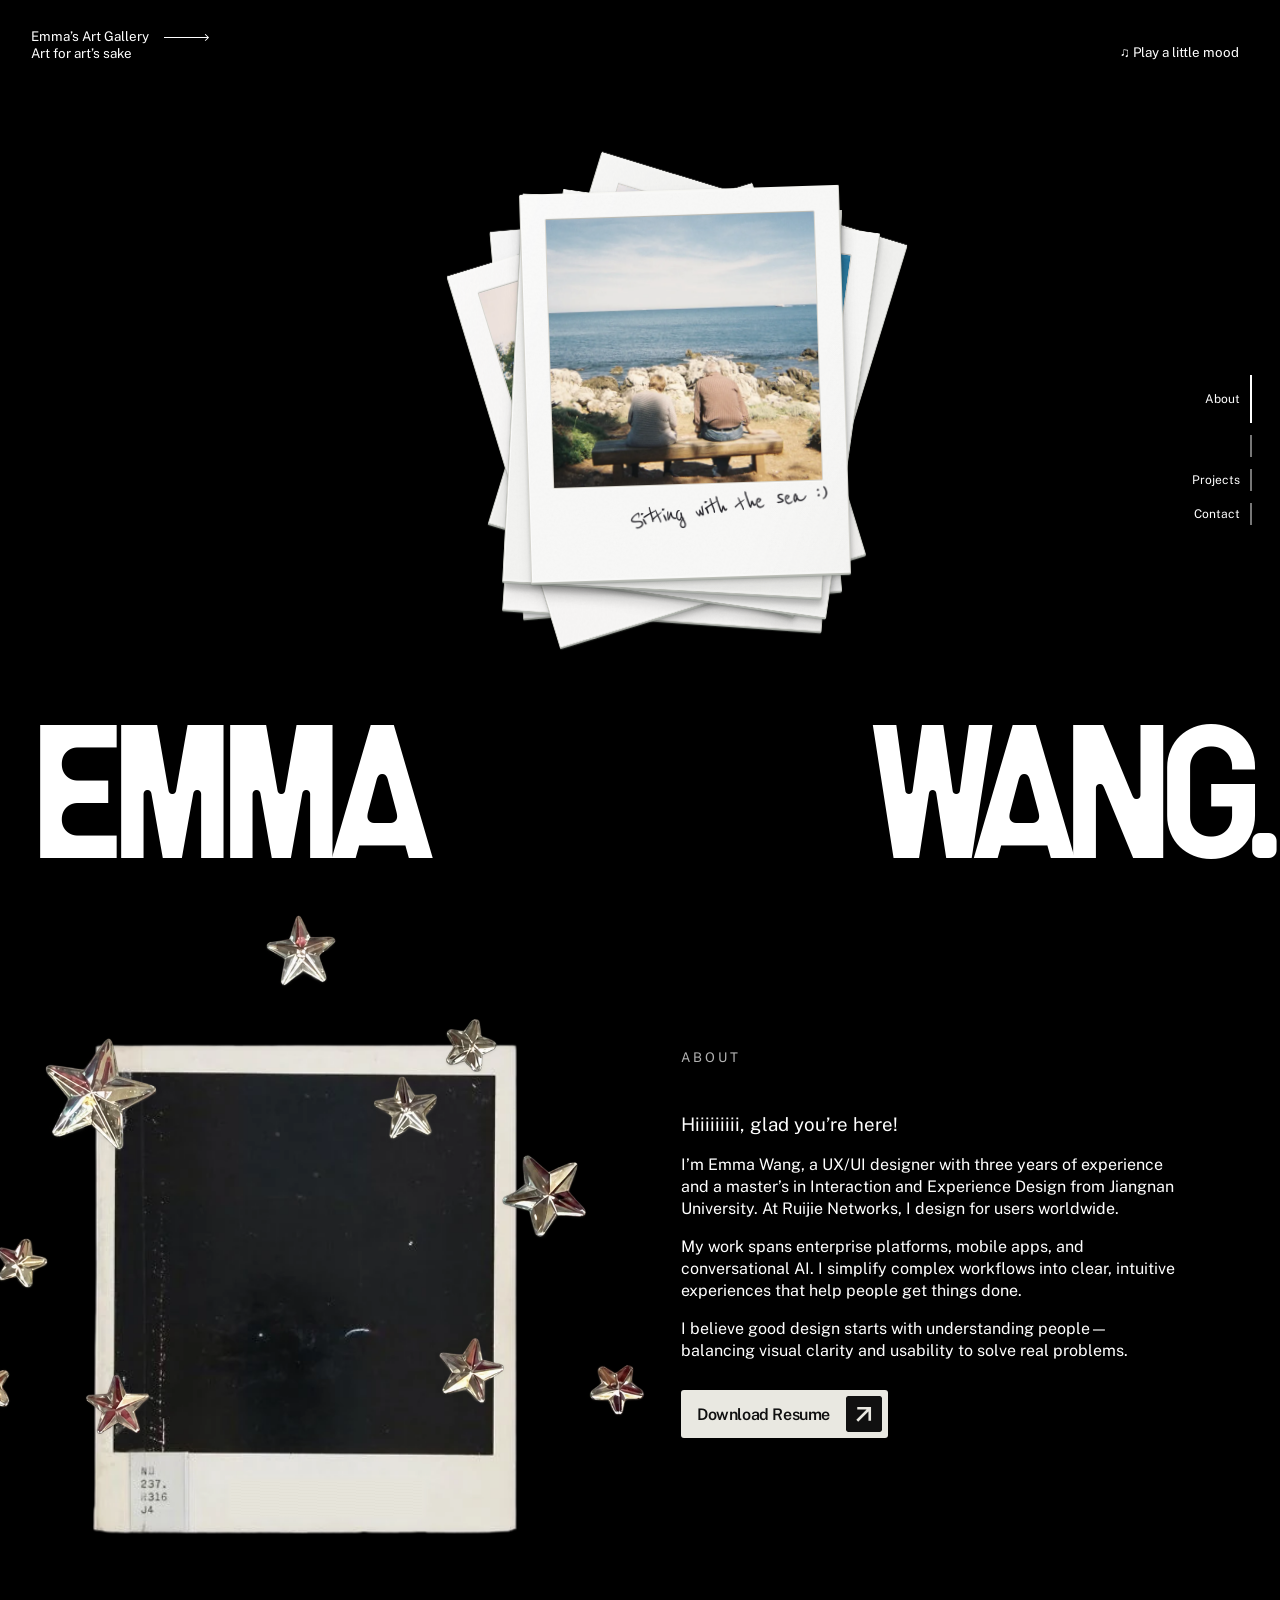
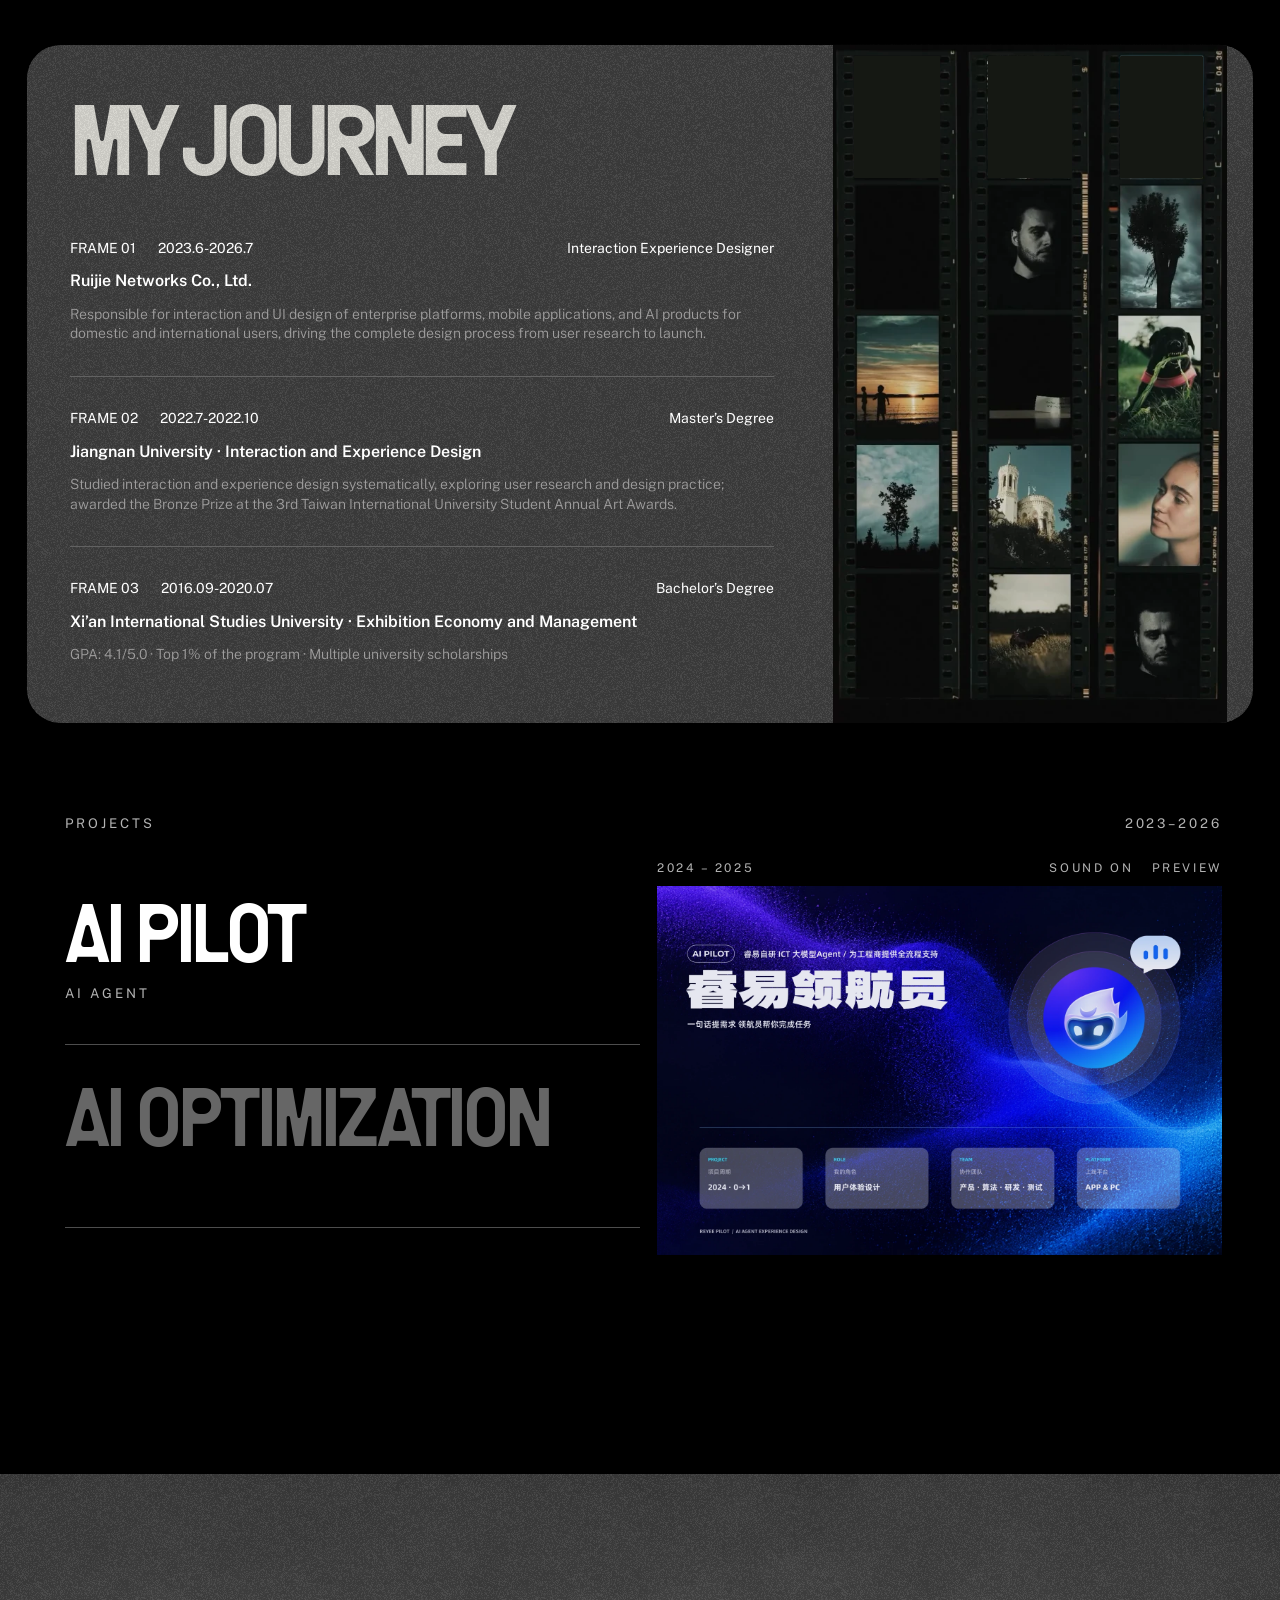
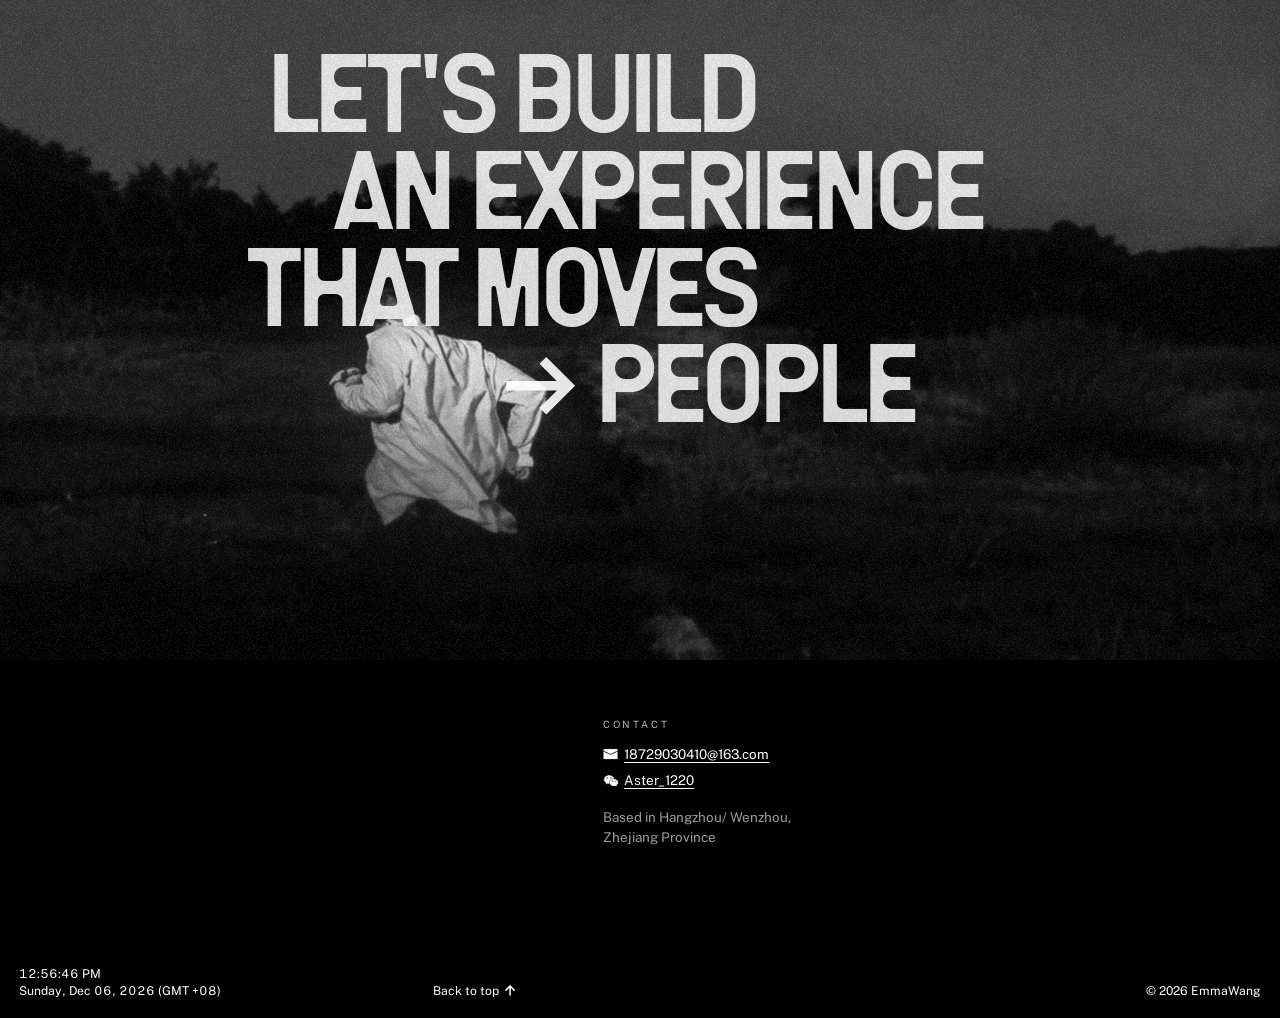
==== commit 73726aaf: "Right-size photo assets and reduce scroll rendering work" ====
--- a/index.html
+++ b/index.html
@@ -1,6 +1,6 @@
 <!doctype html>
 <html lang="en">
-<head><meta charset="UTF-8"><meta name="viewport" content="width=device-width,initial-scale=1"><meta name="theme-color" content="#000000"><meta name="description" content="Emma Wang — UX/UI and interaction designer. Enterprise platforms, mobile applications, and conversational AI."><title>Emma Wang — Interaction Designer</title><link rel="preload" href="assets/public-sans-400.ttf" as="font" type="font/ttf" crossorigin><link rel="stylesheet" href="styles.css?v=images-fast-1"><script src="app.js?v=images-fast-1" defer></script></head>
+<head><meta charset="UTF-8"><meta name="viewport" content="width=device-width,initial-scale=1"><meta name="theme-color" content="#000000"><meta name="description" content="Emma Wang — UX/UI and interaction designer. Enterprise platforms, mobile applications, and conversational AI."><title>Emma Wang — Interaction Designer</title><link rel="preload" href="assets/public-sans-400.ttf" as="font" type="font/ttf" crossorigin><link rel="stylesheet" href="styles.css?v=images-fast-2"><script src="app.js?v=images-fast-2" defer></script></head>
 <body>
 
 <a class="skip" href="#about">Skip to content</a>
@@ -8,7 +8,7 @@
 <main>
 <section class="hero screen" id="home" aria-label="Emma Wang’s Art Gallery" data-section="about">
 <header><a class="brand" href="#about">Emma’s Art Gallery <img src="assets/asset-1.svg" alt="" decoding="async"><br>Art for art’s sake</a><button class="mood" type="button" aria-pressed="false">♫ Play a little mood</button></header>
-<div class="hero-photo photo-stack"><button class="photo-deck" type="button" aria-label="翻看下一张宝丽来照片"><span class="polaroid-card" data-slot="0" style="z-index:27;--paper:hsl(45 5% 97.0%);--grain:0.14;--grain-x:1px;--grain-y:85px;--paper-light:112deg;--edge:0.051;--lift:3.0px;--corner:1.5px"><img src="assets/home-photos/photo-23.webp" alt="" draggable="false" fetchpriority=high decoding="async"><span class="polaroid-note note-single" aria-label="Sitting with the sea :)"><span class="note-strip"><span class="ink-letter">S</span><span class="ink-letter">i</span><span class="ink-letter">t</span><span class="ink-letter">t</span><span class="ink-letter">i</span><span class="ink-letter">n</span><span class="ink-letter">g</span> <span class="ink-letter">w</span><span class="ink-letter">i</span><span class="ink-letter">t</span><span class="ink-letter">h</span> <span class="ink-letter">t</span><span class="ink-letter">h</span><span class="ink-letter">e</span> <span class="ink-letter">s</span><span class="ink-letter">e</span><span class="ink-letter">a</span> <span class="ink-letter">:</span><span class="ink-letter">)</span></span></span></span><span class="polaroid-card" data-slot="1" style="z-index:26;--paper:hsl(45 9% 95.0%);--grain:0.21;--grain-x:42px;--grain-y:24px;--paper-light:139deg;--edge:0.055;--lift:6.5px;--corner:0.6px"><img src="assets/home-photos/photo-18.webp" alt="" draggable="false" loading=lazy decoding="async"><span class="polaroid-note note-single" aria-label="Sea breeze, summer light."><span class="note-strip"><span class="ink-letter">S</span><span class="ink-letter">e</span><span class="ink-letter">a</span> <span class="ink-letter">b</span><span class="ink-letter">r</span><span class="ink-letter">e</span><span class="ink-letter">e</span><span class="ink-letter">z</span><span class="ink-letter">e</span><span class="ink-letter">,</span> <span class="ink-letter">s</span><span class="ink-letter">u</span><span class="ink-letter">m</span><span class="ink-letter">m</span><span class="ink-letter">e</span><span class="ink-letter">r</span> <span class="ink-letter">l</span><span class="ink-letter">i</span><span class="ink-letter">g</span><span class="ink-letter">h</span><span class="ink-letter">t</span><span class="ink-letter">.</span></span></span></span><span class="polaroid-card" data-slot="2" style="z-index:25;--paper:hsl(45 4% 96.6%);--grain:0.14;--grain-x:70px;--grain-y:94px;--paper-light:132deg;--edge:0.037;--lift:3.2px;--corner:0.9px"><img src="assets/home-photos/photo-01.webp" alt="" draggable="false" loading=lazy decoding="async"><span class="polaroid-note note-single" aria-label="A moment by the sea."><span class="note-strip"><span class="ink-letter">A</span> <span class="ink-letter">m</span><span class="ink-letter">o</span><span class="ink-letter">m</span><span class="ink-letter">e</span><span class="ink-letter">n</span><span class="ink-letter">t</span> <span class="ink-letter">b</span><span class="ink-letter">y</span> <span class="ink-letter">t</span><span class="ink-letter">h</span><span class="ink-letter">e</span> <span class="ink-letter">s</span><span class="ink-letter">e</span><span class="ink-letter">a</span><span class="ink-letter">.</span></span></span></span><span class="polaroid-card" data-slot="3" style="z-index:24;--paper:hsl(45 8% 96.5%);--grain:0.18;--grain-x:6px;--grain-y:43px;--paper-light:127deg;--edge:0.055;--lift:4.3px;--corner:1.6px"><img src="assets/home-photos/photo-02.webp" alt="" draggable="false" loading=lazy decoding="async"><span class="polaroid-note note-single" aria-label="The quiet between places :P"><span class="note-strip"><span class="ink-letter">T</span><span class="ink-letter">h</span><span class="ink-letter">e</span> <span class="ink-letter">q</span><span class="ink-letter">u</span><span class="ink-letter">i</span><span class="ink-letter">e</span><span class="ink-letter">t</span> <span class="ink-letter">b</span><span class="ink-letter">e</span><span class="ink-letter">t</span><span class="ink-letter">w</span><span class="ink-letter">e</span><span class="ink-letter">e</span><span class="ink-letter">n</span> <span class="ink-letter">p</span><span class="ink-letter">l</span><span class="ink-letter">a</span><span class="ink-letter">c</span><span class="ink-letter">e</span><span class="ink-letter">s</span> <span class="ink-letter">:</span><span class="ink-letter">P</span></span></span></span><span class="polaroid-card" data-slot="4" style="z-index:23;--paper:hsl(45 6% 94.2%);--grain:0.15;--grain-x:38px;--grain-y:49px;--paper-light:116deg;--edge:0.053;--lift:4.5px;--corner:1.4px"><span class="film-window leak-left"><img src="assets/home-photos/photo-03.webp" alt="" draggable="false" loading=lazy decoding="async"></span><span class="polaroid-note" aria-label="A street worth slowing down for."><span class="note-strip"><span class="ink-letter">A</span> <span class="ink-letter">s</span><span class="ink-letter">t</span><span class="ink-letter">r</span><span class="ink-letter">e</span><span class="ink-letter">e</span><span class="ink-letter">t</span> <span class="ink-letter">w</span><span class="ink-letter">o</span><span class="ink-letter">r</span><span class="ink-letter">t</span><span class="ink-letter">h</span></span><span class="note-strip"><span class="ink-letter">s</span><span class="ink-letter">l</span><span class="ink-letter">o</span><span class="ink-letter">w</span><span class="ink-letter">i</span><span class="ink-letter">n</span><span class="ink-letter">g</span> <span class="ink-letter">d</span><span class="ink-letter">o</span><span class="ink-letter">w</span><span class="ink-letter">n</span> <span class="ink-letter">f</span><span class="ink-letter">o</span><span class="ink-letter">r</span><span class="ink-letter">.</span></span></span></span><span class="polaroid-card" data-slot="5" style="z-index:22;--paper:hsl(45 8% 96.0%);--grain:0.17;--grain-x:38px;--grain-y:97px;--paper-light:111deg;--edge:0.053;--lift:3.6px;--corner:1.0px"><img src="assets/home-photos/photo-04.webp" alt="" draggable="false" loading=lazy decoding="async"><span class="polaroid-note note-single" aria-label="Where the land meets blue."><span class="note-strip"><span class="ink-letter">W</span><span class="ink-letter">h</span><span class="ink-letter">e</span><span class="ink-letter">r</span><span class="ink-letter">e</span> <span class="ink-letter">t</span><span class="ink-letter">h</span><span class="ink-letter">e</span> <span class="ink-letter">l</span><span class="ink-letter">a</span><span class="ink-letter">n</span><span class="ink-letter">d</span> <span class="ink-letter">m</span><span class="ink-letter">e</span><span class="ink-letter">e</span><span class="ink-letter">t</span><span class="ink-letter">s</span> <span class="ink-letter">b</span><span class="ink-letter">l</span><span class="ink-letter">u</span><span class="ink-letter">e</span><span class="ink-letter">.</span></span></span></span><span class="polaroid-card" data-slot="6" style="z-index:21;--paper:hsl(45 3% 94.5%);--grain:0.12;--grain-x:83px;--grain-y:16px;--paper-light:135deg;--edge:0.037;--lift:4.2px;--corner:1.1px"><img src="assets/home-photos/photo-05.webp" alt="" draggable="false" loading=lazy decoding="async"><span class="polaroid-note note-single" aria-label="Nothing but the horizon."><span class="note-strip"><span class="ink-letter">N</span><span class="ink-letter">o</span><span class="ink-letter">t</span><span class="ink-letter">h</span><span class="ink-letter">i</span><span class="ink-letter">n</span><span class="ink-letter">g</span> <span class="ink-letter">b</span><span class="ink-letter">u</span><span class="ink-letter">t</span> <span class="ink-letter">t</span><span class="ink-letter">h</span><span class="ink-letter">e</span> <span class="ink-letter">h</span><span class="ink-letter">o</span><span class="ink-letter">r</span><span class="ink-letter">i</span><span class="ink-letter">z</span><span class="ink-letter">o</span><span class="ink-letter">n</span><span class="ink-letter">.</span></span></span></span><span class="polaroid-card" data-slot="7" style="z-index:20;--paper:hsl(45 3% 95.6%);--grain:0.16;--grain-x:33px;--grain-y:46px;--paper-light:129deg;--edge:0.059;--lift:5.7px;--corner:1.7px"><img src="assets/home-photos/photo-06.webp" alt="" draggable="false" loading=lazy decoding="async"><span class="polaroid-note" aria-label="Following the afternoon crowd :)"><span class="note-strip"><span class="ink-letter">F</span><span class="ink-letter">o</span><span class="ink-letter">l</span><span class="ink-letter">l</span><span class="ink-letter">o</span><span class="ink-letter">w</span><span class="ink-letter">i</span><span class="ink-letter">n</span><span class="ink-letter">g</span> <span class="ink-letter">t</span><span class="ink-letter">h</span><span class="ink-letter">e</span></span><span class="note-strip"><span class="ink-letter">a</span><span class="ink-letter">f</span><span class="ink-letter">t</span><span class="ink-letter">e</span><span class="ink-letter">r</span><span class="ink-letter">n</span><span class="ink-letter">o</span><span class="ink-letter">o</span><span class="ink-letter">n</span> <span class="ink-letter">c</span><span class="ink-letter">r</span><span class="ink-letter">o</span><span class="ink-letter">w</span><span class="ink-letter">d</span> <span class="ink-letter">:</span><span class="ink-letter">)</span></span></span></span><span class="polaroid-card" data-slot="7" style="z-index:19;--paper:hsl(45 8% 95.2%);--grain:0.18;--grain-x:3px;--grain-y:54px;--paper-light:115deg;--edge:0.050;--lift:3.8px;--corner:1.3px"><span class="film-window leak-right"><img data-src="assets/home-photos/photo-07.webp" alt="" draggable="false" loading=lazy decoding="async"></span><span class="polaroid-note note-single" aria-label="The long way around."><span class="note-strip"><span class="ink-letter">T</span><span class="ink-letter">h</span><span class="ink-letter">e</span> <span class="ink-letter">l</span><span class="ink-letter">o</span><span class="ink-letter">n</span><span class="ink-letter">g</span> <span class="ink-letter">w</span><span class="ink-letter">a</span><span class="ink-letter">y</span> <span class="ink-letter">a</span><span class="ink-letter">r</span><span class="ink-letter">o</span><span class="ink-letter">u</span><span class="ink-letter">n</span><span class="ink-letter">d</span><span class="ink-letter">.</span></span></span></span><span class="polaroid-card" data-slot="7" style="z-index:18;--paper:hsl(45 8% 94.6%);--grain:0.17;--grain-x:21px;--grain-y:89px;--paper-light:112deg;--edge:0.034;--lift:6.0px;--corner:0.7px"><img data-src="assets/home-photos/photo-08.webp" alt="" draggable="false" loading=lazy decoding="async"><span class="polaroid-note note-single" aria-label="A pause beside the water."><span class="note-strip"><span class="ink-letter">A</span> <span class="ink-letter">p</span><span class="ink-letter">a</span><span class="ink-letter">u</span><span class="ink-letter">s</span><span class="ink-letter">e</span> <span class="ink-letter">b</span><span class="ink-letter">e</span><span class="ink-letter">s</span><span class="ink-letter">i</span><span class="ink-letter">d</span><span class="ink-letter">e</span> <span class="ink-letter">t</span><span class="ink-letter">h</span><span class="ink-letter">e</span> <span class="ink-letter">w</span><span class="ink-letter">a</span><span class="ink-letter">t</span><span class="ink-letter">e</span><span class="ink-letter">r</span><span class="ink-letter">.</span></span></span></span><span class="polaroid-card" data-slot="7" style="z-index:17;--paper:hsl(45 4% 95.2%);--grain:0.21;--grain-x:33px;--grain-y:99px;--paper-light:138deg;--edge:0.048;--lift:3.9px;--corner:1.3px"><img data-src="assets/home-photos/photo-09.webp" alt="" draggable="false" loading=lazy decoding="async"><span class="polaroid-note" aria-label="Colors collected along the way."><span class="note-strip"><span class="ink-letter">C</span><span class="ink-letter">o</span><span class="ink-letter">l</span><span class="ink-letter">o</span><span class="ink-letter">r</span><span class="ink-letter">s</span> <span class="ink-letter">c</span><span class="ink-letter">o</span><span class="ink-letter">l</span><span class="ink-letter">l</span><span class="ink-letter">e</span><span class="ink-letter">c</span><span class="ink-letter">t</span><span class="ink-letter">e</span><span class="ink-letter">d</span></span><span class="note-strip"><span class="ink-letter">a</span><span class="ink-letter">l</span><span class="ink-letter">o</span><span class="ink-letter">n</span><span class="ink-letter">g</span> <span class="ink-letter">t</span><span class="ink-letter">h</span><span class="ink-letter">e</span> <span class="ink-letter">w</span><span class="ink-letter">a</span><span class="ink-letter">y</span><span class="ink-letter">.</span></span></span></span><span class="polaroid-card" data-slot="7" style="z-index:16;--paper:hsl(45 8% 96.7%);--grain:0.13;--grain-x:39px;--grain-y:5px;--paper-light:143deg;--edge:0.052;--lift:6.7px;--corner:1.4px"><span class="film-window leak-corner"><img data-src="assets/home-photos/photo-10.webp" alt="" draggable="false" loading=lazy decoding="async"></span><span class="polaroid-note" aria-label="Stay until the light fades :P"><span class="note-strip"><span class="ink-letter">S</span><span class="ink-letter">t</span><span class="ink-letter">a</span><span class="ink-letter">y</span> <span class="ink-letter">u</span><span class="ink-letter">n</span><span class="ink-letter">t</span><span class="ink-letter">i</span><span class="ink-letter">l</span> <span class="ink-letter">t</span><span class="ink-letter">h</span><span class="ink-letter">e</span></span><span class="note-strip"><span class="ink-letter">l</span><span class="ink-letter">i</span><span class="ink-letter">g</span><span class="ink-letter">h</span><span class="ink-letter">t</span> <span class="ink-letter">f</span><span class="ink-letter">a</span><span class="ink-letter">d</span><span class="ink-letter">e</span><span class="ink-letter">s</span> <span class="ink-letter">:</span><span class="ink-letter">P</span></span></span></span><span class="polaroid-card" data-slot="7" style="z-index:15;--paper:hsl(45 9% 95.9%);--grain:0.22;--grain-x:61px;--grain-y:66px;--paper-light:131deg;--edge:0.032;--lift:6.1px;--corner:0.5px"><img data-src="assets/home-photos/photo-11.webp" alt="" draggable="false" loading=lazy decoding="async"><span class="polaroid-note note-single" aria-label="A little more blue."><span class="note-strip"><span class="ink-letter">A</span> <span class="ink-letter">l</span><span class="ink-letter">i</span><span class="ink-letter">t</span><span class="ink-letter">t</span><span class="ink-letter">l</span><span class="ink-letter">e</span> <span class="ink-letter">m</span><span class="ink-letter">o</span><span class="ink-letter">r</span><span class="ink-letter">e</span> <span class="ink-letter">b</span><span class="ink-letter">l</span><span class="ink-letter">u</span><span class="ink-letter">e</span><span class="ink-letter">.</span></span></span></span><span class="polaroid-card" data-slot="7" style="z-index:14;--paper:hsl(45 9% 96.8%);--grain:0.13;--grain-x:81px;--grain-y:118px;--paper-light:143deg;--edge:0.046;--lift:6.4px;--corner:1.0px"><img data-src="assets/home-photos/photo-12.webp" alt="" draggable="false" loading=lazy decoding="async"><span class="polaroid-note note-single" aria-label="Walking without a plan."><span class="note-strip"><span class="ink-letter">W</span><span class="ink-letter">a</span><span class="ink-letter">l</span><span class="ink-letter">k</span><span class="ink-letter">i</span><span class="ink-letter">n</span><span class="ink-letter">g</span> <span class="ink-letter">w</span><span class="ink-letter">i</span><span class="ink-letter">t</span><span class="ink-letter">h</span><span class="ink-letter">o</span><span class="ink-letter">u</span><span class="ink-letter">t</span> <span class="ink-letter">a</span> <span class="ink-letter">p</span><span class="ink-letter">l</span><span class="ink-letter">a</span><span class="ink-letter">n</span><span class="ink-letter">.</span></span></span></span><span class="polaroid-card" data-slot="7" style="z-index:13;--paper:hsl(45 7% 95.6%);--grain:0.13;--grain-x:35px;--grain-y:136px;--paper-light:122deg;--edge:0.056;--lift:3.6px;--corner:1.2px"><img data-src="assets/home-photos/photo-13.webp" alt="" draggable="false" loading=lazy decoding="async"><span class="polaroid-note" aria-label="Small things, softly growing."><span class="note-strip"><span class="ink-letter">S</span><span class="ink-letter">m</span><span class="ink-letter">a</span><span class="ink-letter">l</span><span class="ink-letter">l</span> <span class="ink-letter">t</span><span class="ink-letter">h</span><span class="ink-letter">i</span><span class="ink-letter">n</span><span class="ink-letter">g</span><span class="ink-letter">s</span><span class="ink-letter">,</span></span><span class="note-strip"><span class="ink-letter">s</span><span class="ink-letter">o</span><span class="ink-letter">f</span><span class="ink-letter">t</span><span class="ink-letter">l</span><span class="ink-letter">y</span> <span class="ink-letter">g</span><span class="ink-letter">r</span><span class="ink-letter">o</span><span class="ink-letter">w</span><span class="ink-letter">i</span><span class="ink-letter">n</span><span class="ink-letter">g</span><span class="ink-letter">.</span></span></span></span><span class="polaroid-card" data-slot="7" style="z-index:12;--paper:hsl(45 8% 96.6%);--grain:0.15;--grain-x:144px;--grain-y:76px;--paper-light:152deg;--edge:0.060;--lift:5.5px;--corner:1.0px"><span class="film-window leak-left"><img data-src="assets/home-photos/photo-14.webp" alt="" draggable="false" loading=lazy decoding="async"></span><span class="polaroid-note note-single" aria-label="The curve of the coast."><span class="note-strip"><span class="ink-letter">T</span><span class="ink-letter">h</span><span class="ink-letter">e</span> <span class="ink-letter">c</span><span class="ink-letter">u</span><span class="ink-letter">r</span><span class="ink-letter">v</span><span class="ink-letter">e</span> <span class="ink-letter">o</span><span class="ink-letter">f</span> <span class="ink-letter">t</span><span class="ink-letter">h</span><span class="ink-letter">e</span> <span class="ink-letter">c</span><span class="ink-letter">o</span><span class="ink-letter">a</span><span class="ink-letter">s</span><span class="ink-letter">t</span><span class="ink-letter">.</span></span></span></span><span class="polaroid-card" data-slot="7" style="z-index:11;--paper:hsl(45 8% 96.7%);--grain:0.14;--grain-x:55px;--grain-y:93px;--paper-light:149deg;--edge:0.031;--lift:5.0px;--corner:0.6px"><img data-src="assets/home-photos/photo-15.webp" alt="" draggable="false" loading=lazy decoding="async"><span class="polaroid-note note-single" aria-label="A day to remember :)"><span class="note-strip"><span class="ink-letter">A</span> <span class="ink-letter">d</span><span class="ink-letter">a</span><span class="ink-letter">y</span> <span class="ink-letter">t</span><span class="ink-letter">o</span> <span class="ink-letter">r</span><span class="ink-letter">e</span><span class="ink-letter">m</span><span class="ink-letter">e</span><span class="ink-letter">m</span><span class="ink-letter">b</span><span class="ink-letter">e</span><span class="ink-letter">r</span> <span class="ink-letter">:</span><span class="ink-letter">)</span></span></span></span><span class="polaroid-card" data-slot="7" style="z-index:10;--paper:hsl(45 7% 94.8%);--grain:0.17;--grain-x:133px;--grain-y:21px;--paper-light:138deg;--edge:0.044;--lift:6.5px;--corner:1.5px"><img data-src="assets/home-photos/photo-16.webp" alt="" draggable="false" loading=lazy decoding="async"><span class="polaroid-note" aria-label="Somewhere between green and blue."><span class="note-strip"><span class="ink-letter">S</span><span class="ink-letter">o</span><span class="ink-letter">m</span><span class="ink-letter">e</span><span class="ink-letter">w</span><span class="ink-letter">h</span><span class="ink-letter">e</span><span class="ink-letter">r</span><span class="ink-letter">e</span> <span class="ink-letter">b</span><span class="ink-letter">e</span><span class="ink-letter">t</span><span class="ink-letter">w</span><span class="ink-letter">e</span><span class="ink-letter">e</span><span class="ink-letter">n</span></span><span class="note-strip"><span class="ink-letter">g</span><span class="ink-letter">r</span><span class="ink-letter">e</span><span class="ink-letter">e</span><span class="ink-letter">n</span> <span class="ink-letter">a</span><span class="ink-letter">n</span><span class="ink-letter">d</span> <span class="ink-letter">b</span><span class="ink-letter">l</span><span class="ink-letter">u</span><span class="ink-letter">e</span><span class="ink-letter">.</span></span></span></span><span class="polaroid-card" data-slot="7" style="z-index:9;--paper:hsl(45 7% 95.4%);--grain:0.15;--grain-x:12px;--grain-y:157px;--paper-light:147deg;--edge:0.060;--lift:3.7px;--corner:1.2px"><img data-src="assets/home-photos/photo-17.webp" alt="" draggable="false" loading=lazy decoding="async"><span class="polaroid-note note-single" aria-label="Lost in a quiet garden."><span class="note-strip"><span class="ink-letter">L</span><span class="ink-letter">o</span><span class="ink-letter">s</span><span class="ink-letter">t</span> <span class="ink-letter">i</span><span class="ink-letter">n</span> <span class="ink-letter">a</span> <span class="ink-letter">q</span><span class="ink-letter">u</span><span class="ink-letter">i</span><span class="ink-letter">e</span><span class="ink-letter">t</span> <span class="ink-letter">g</span><span class="ink-letter">a</span><span class="ink-letter">r</span><span class="ink-letter">d</span><span class="ink-letter">e</span><span class="ink-letter">n</span><span class="ink-letter">.</span></span></span></span><span class="polaroid-card" data-slot="7" style="z-index:8;--paper:hsl(45 6% 96.5%);--grain:0.12;--grain-x:8px;--grain-y:54px;--paper-light:132deg;--edge:0.028;--lift:5.3px;--corner:1.6px"><img data-src="assets/home-photos/photo-19.webp" alt="" draggable="false" loading=lazy decoding="async"><span class="polaroid-note" aria-label="Little treasures everywhere."><span class="note-strip"><span class="ink-letter">L</span><span class="ink-letter">i</span><span class="ink-letter">t</span><span class="ink-letter">t</span><span class="ink-letter">l</span><span class="ink-letter">e</span> <span class="ink-letter">t</span><span class="ink-letter">r</span><span class="ink-letter">e</span><span class="ink-letter">a</span><span class="ink-letter">s</span><span class="ink-letter">u</span><span class="ink-letter">r</span><span class="ink-letter">e</span><span class="ink-letter">s</span></span><span class="note-strip"><span class="ink-letter">e</span><span class="ink-letter">v</span><span class="ink-letter">e</span><span class="ink-letter">r</span><span class="ink-letter">y</span><span class="ink-letter">w</span><span class="ink-letter">h</span><span class="ink-letter">e</span><span class="ink-letter">r</span><span class="ink-letter">e</span><span class="ink-letter">.</span></span></span></span><span class="polaroid-card" data-slot="7" style="z-index:7;--paper:hsl(45 9% 95.4%);--grain:0.17;--grain-x:76px;--grain-y:78px;--paper-light:143deg;--edge:0.048;--lift:3.5px;--corner:1.4px"><img data-src="assets/home-photos/photo-20.webp" alt="" draggable="false" loading=lazy decoding="async"><span class="polaroid-note note-single" aria-label="Taking the slower path."><span class="note-strip"><span class="ink-letter">T</span><span class="ink-letter">a</span><span class="ink-letter">k</span><span class="ink-letter">i</span><span class="ink-letter">n</span><span class="ink-letter">g</span> <span class="ink-letter">t</span><span class="ink-letter">h</span><span class="ink-letter">e</span> <span class="ink-letter">s</span><span class="ink-letter">l</span><span class="ink-letter">o</span><span class="ink-letter">w</span><span class="ink-letter">e</span><span class="ink-letter">r</span> <span class="ink-letter">p</span><span class="ink-letter">a</span><span class="ink-letter">t</span><span class="ink-letter">h</span><span class="ink-letter">.</span></span></span></span><span class="polaroid-card" data-slot="7" style="z-index:6;--paper:hsl(45 7% 95.0%);--grain:0.16;--grain-x:157px;--grain-y:59px;--paper-light:105deg;--edge:0.037;--lift:7.0px;--corner:1.4px"><span class="film-window leak-corner"><img data-src="assets/home-photos/photo-21.webp" alt="" draggable="false" loading=lazy decoding="async"></span><span class="polaroid-note" aria-label="Boats waiting for tomorrow :)"><span class="note-strip"><span class="ink-letter">B</span><span class="ink-letter">o</span><span class="ink-letter">a</span><span class="ink-letter">t</span><span class="ink-letter">s</span> <span class="ink-letter">w</span><span class="ink-letter">a</span><span class="ink-letter">i</span><span class="ink-letter">t</span><span class="ink-letter">i</span><span class="ink-letter">n</span><span class="ink-letter">g</span></span><span class="note-strip"><span class="ink-letter">f</span><span class="ink-letter">o</span><span class="ink-letter">r</span> <span class="ink-letter">t</span><span class="ink-letter">o</span><span class="ink-letter">m</span><span class="ink-letter">o</span><span class="ink-letter">r</span><span class="ink-letter">r</span><span class="ink-letter">o</span><span class="ink-letter">w</span> <span class="ink-letter">:</span><span class="ink-letter">)</span></span></span></span><span class="polaroid-card" data-slot="7" style="z-index:5;--paper:hsl(45 7% 97.0%);--grain:0.17;--grain-x:19px;--grain-y:94px;--paper-light:130deg;--edge:0.052;--lift:5.6px;--corner:1.5px"><img data-src="assets/home-photos/photo-22.webp" alt="" draggable="false" loading=lazy decoding="async"><span class="polaroid-note note-single" aria-label="Light through the balcony."><span class="note-strip"><span class="ink-letter">L</span><span class="ink-letter">i</span><span class="ink-letter">g</span><span class="ink-letter">h</span><span class="ink-letter">t</span> <span class="ink-letter">t</span><span class="ink-letter">h</span><span class="ink-letter">r</span><span class="ink-letter">o</span><span class="ink-letter">u</span><span class="ink-letter">g</span><span class="ink-letter">h</span> <span class="ink-letter">t</span><span class="ink-letter">h</span><span class="ink-letter">e</span> <span class="ink-letter">b</span><span class="ink-letter">a</span><span class="ink-letter">l</span><span class="ink-letter">c</span><span class="ink-letter">o</span><span class="ink-letter">n</span><span class="ink-letter">y</span><span class="ink-letter">.</span></span></span></span><span class="polaroid-card" data-slot="7" style="z-index:4;--paper:hsl(45 7% 94.4%);--grain:0.16;--grain-x:71px;--grain-y:21px;--paper-light:150deg;--edge:0.042;--lift:6.8px;--corner:1.8px"><img data-src="assets/home-photos/photo-24.webp" alt="" draggable="false" loading=lazy decoding="async"><span class="polaroid-note note-single" aria-label="Shade beside the shore."><span class="note-strip"><span class="ink-letter">S</span><span class="ink-letter">h</span><span class="ink-letter">a</span><span class="ink-letter">d</span><span class="ink-letter">e</span> <span class="ink-letter">b</span><span class="ink-letter">e</span><span class="ink-letter">s</span><span class="ink-letter">i</span><span class="ink-letter">d</span><span class="ink-letter">e</span> <span class="ink-letter">t</span><span class="ink-letter">h</span><span class="ink-letter">e</span> <span class="ink-letter">s</span><span class="ink-letter">h</span><span class="ink-letter">o</span><span class="ink-letter">r</span><span class="ink-letter">e</span><span class="ink-letter">.</span></span></span></span><span class="polaroid-card" data-slot="7" style="z-index:3;--paper:hsl(45 9% 95.5%);--grain:0.21;--grain-x:160px;--grain-y:110px;--paper-light:145deg;--edge:0.025;--lift:4.2px;--corner:1.1px"><img data-src="assets/home-photos/photo-25.webp" alt="" draggable="false" loading=lazy decoding="async"><span class="polaroid-note note-single" aria-label="Warm walls, passing time."><span class="note-strip"><span class="ink-letter">W</span><span class="ink-letter">a</span><span class="ink-letter">r</span><span class="ink-letter">m</span> <span class="ink-letter">w</span><span class="ink-letter">a</span><span class="ink-letter">l</span><span class="ink-letter">l</span><span class="ink-letter">s</span><span class="ink-letter">,</span> <span class="ink-letter">p</span><span class="ink-letter">a</span><span class="ink-letter">s</span><span class="ink-letter">s</span><span class="ink-letter">i</span><span class="ink-letter">n</span><span class="ink-letter">g</span> <span class="ink-letter">t</span><span class="ink-letter">i</span><span class="ink-letter">m</span><span class="ink-letter">e</span><span class="ink-letter">.</span></span></span></span><span class="polaroid-card" data-slot="7" style="z-index:2;--paper:hsl(45 6% 95.0%);--grain:0.20;--grain-x:34px;--grain-y:133px;--paper-light:135deg;--edge:0.057;--lift:3.8px;--corner:0.5px"><span class="film-window leak-right"><img data-src="assets/home-photos/photo-26.webp" alt="" draggable="false" loading=lazy decoding="async"></span><span class="polaroid-note note-single" aria-label="Through the trees :P"><span class="note-strip"><span class="ink-letter">T</span><span class="ink-letter">h</span><span class="ink-letter">r</span><span class="ink-letter">o</span><span class="ink-letter">u</span><span class="ink-letter">g</span><span class="ink-letter">h</span> <span class="ink-letter">t</span><span class="ink-letter">h</span><span class="ink-letter">e</span> <span class="ink-letter">t</span><span class="ink-letter">r</span><span class="ink-letter">e</span><span class="ink-letter">e</span><span class="ink-letter">s</span> <span class="ink-letter">:</span><span class="ink-letter">P</span></span></span></span><span class="polaroid-card" data-slot="7" style="z-index:1;--paper:hsl(45 6% 94.3%);--grain:0.16;--grain-x:151px;--grain-y:84px;--paper-light:133deg;--edge:0.054;--lift:5.0px;--corner:0.5px"><img data-src="assets/home-photos/photo-27.webp" alt="" draggable="false" loading=lazy decoding="async"><span class="polaroid-note note-single" aria-label="A pocket of green."><span class="note-strip"><span class="ink-letter">A</span> <span class="ink-letter">p</span><span class="ink-letter">o</span><span class="ink-letter">c</span><span class="ink-letter">k</span><span class="ink-letter">e</span><span class="ink-letter">t</span> <span class="ink-letter">o</span><span class="ink-letter">f</span> <span class="ink-letter">g</span><span class="ink-letter">r</span><span class="ink-letter">e</span><span class="ink-letter">e</span><span class="ink-letter">n</span><span class="ink-letter">.</span></span></span></span></button></div>
+<div class="hero-photo photo-stack"><button class="photo-deck" type="button" aria-label="翻看下一张宝丽来照片"><span class="polaroid-card" data-slot="0" style="z-index:27;--paper:hsl(45 5% 97.0%);--grain:0.14;--grain-x:1px;--grain-y:85px;--paper-light:112deg;--edge:0.051;--lift:3.0px;--corner:1.5px"><img src="assets/home-photos/photo-23-display.webp" alt="" draggable="false" fetchpriority=high decoding="async"><span class="polaroid-note note-single" aria-label="Sitting with the sea :)"><span class="note-strip"><span class="ink-letter">S</span><span class="ink-letter">i</span><span class="ink-letter">t</span><span class="ink-letter">t</span><span class="ink-letter">i</span><span class="ink-letter">n</span><span class="ink-letter">g</span> <span class="ink-letter">w</span><span class="ink-letter">i</span><span class="ink-letter">t</span><span class="ink-letter">h</span> <span class="ink-letter">t</span><span class="ink-letter">h</span><span class="ink-letter">e</span> <span class="ink-letter">s</span><span class="ink-letter">e</span><span class="ink-letter">a</span> <span class="ink-letter">:</span><span class="ink-letter">)</span></span></span></span><span class="polaroid-card" data-slot="1" style="z-index:26;--paper:hsl(45 9% 95.0%);--grain:0.21;--grain-x:42px;--grain-y:24px;--paper-light:139deg;--edge:0.055;--lift:6.5px;--corner:0.6px"><img src="assets/home-photos/photo-18-display.webp" alt="" draggable="false" loading=lazy decoding="async"><span class="polaroid-note note-single" aria-label="Sea breeze, summer light."><span class="note-strip"><span class="ink-letter">S</span><span class="ink-letter">e</span><span class="ink-letter">a</span> <span class="ink-letter">b</span><span class="ink-letter">r</span><span class="ink-letter">e</span><span class="ink-letter">e</span><span class="ink-letter">z</span><span class="ink-letter">e</span><span class="ink-letter">,</span> <span class="ink-letter">s</span><span class="ink-letter">u</span><span class="ink-letter">m</span><span class="ink-letter">m</span><span class="ink-letter">e</span><span class="ink-letter">r</span> <span class="ink-letter">l</span><span class="ink-letter">i</span><span class="ink-letter">g</span><span class="ink-letter">h</span><span class="ink-letter">t</span><span class="ink-letter">.</span></span></span></span><span class="polaroid-card" data-slot="2" style="z-index:25;--paper:hsl(45 4% 96.6%);--grain:0.14;--grain-x:70px;--grain-y:94px;--paper-light:132deg;--edge:0.037;--lift:3.2px;--corner:0.9px"><img src="assets/home-photos/photo-01-display.webp" alt="" draggable="false" loading=lazy decoding="async"><span class="polaroid-note note-single" aria-label="A moment by the sea."><span class="note-strip"><span class="ink-letter">A</span> <span class="ink-letter">m</span><span class="ink-letter">o</span><span class="ink-letter">m</span><span class="ink-letter">e</span><span class="ink-letter">n</span><span class="ink-letter">t</span> <span class="ink-letter">b</span><span class="ink-letter">y</span> <span class="ink-letter">t</span><span class="ink-letter">h</span><span class="ink-letter">e</span> <span class="ink-letter">s</span><span class="ink-letter">e</span><span class="ink-letter">a</span><span class="ink-letter">.</span></span></span></span><span class="polaroid-card" data-slot="3" style="z-index:24;--paper:hsl(45 8% 96.5%);--grain:0.18;--grain-x:6px;--grain-y:43px;--paper-light:127deg;--edge:0.055;--lift:4.3px;--corner:1.6px"><img src="assets/home-photos/photo-02-display.webp" alt="" draggable="false" loading=lazy decoding="async"><span class="polaroid-note note-single" aria-label="The quiet between places :P"><span class="note-strip"><span class="ink-letter">T</span><span class="ink-letter">h</span><span class="ink-letter">e</span> <span class="ink-letter">q</span><span class="ink-letter">u</span><span class="ink-letter">i</span><span class="ink-letter">e</span><span class="ink-letter">t</span> <span class="ink-letter">b</span><span class="ink-letter">e</span><span class="ink-letter">t</span><span class="ink-letter">w</span><span class="ink-letter">e</span><span class="ink-letter">e</span><span class="ink-letter">n</span> <span class="ink-letter">p</span><span class="ink-letter">l</span><span class="ink-letter">a</span><span class="ink-letter">c</span><span class="ink-letter">e</span><span class="ink-letter">s</span> <span class="ink-letter">:</span><span class="ink-letter">P</span></span></span></span><span class="polaroid-card" data-slot="4" style="z-index:23;--paper:hsl(45 6% 94.2%);--grain:0.15;--grain-x:38px;--grain-y:49px;--paper-light:116deg;--edge:0.053;--lift:4.5px;--corner:1.4px"><span class="film-window leak-left"><img src="assets/home-photos/photo-03-display.webp" alt="" draggable="false" loading=lazy decoding="async"></span><span class="polaroid-note" aria-label="A street worth slowing down for."><span class="note-strip"><span class="ink-letter">A</span> <span class="ink-letter">s</span><span class="ink-letter">t</span><span class="ink-letter">r</span><span class="ink-letter">e</span><span class="ink-letter">e</span><span class="ink-letter">t</span> <span class="ink-letter">w</span><span class="ink-letter">o</span><span class="ink-letter">r</span><span class="ink-letter">t</span><span class="ink-letter">h</span></span><span class="note-strip"><span class="ink-letter">s</span><span class="ink-letter">l</span><span class="ink-letter">o</span><span class="ink-letter">w</span><span class="ink-letter">i</span><span class="ink-letter">n</span><span class="ink-letter">g</span> <span class="ink-letter">d</span><span class="ink-letter">o</span><span class="ink-letter">w</span><span class="ink-letter">n</span> <span class="ink-letter">f</span><span class="ink-letter">o</span><span class="ink-letter">r</span><span class="ink-letter">.</span></span></span></span><span class="polaroid-card" data-slot="5" style="z-index:22;--paper:hsl(45 8% 96.0%);--grain:0.17;--grain-x:38px;--grain-y:97px;--paper-light:111deg;--edge:0.053;--lift:3.6px;--corner:1.0px"><img src="assets/home-photos/photo-04-display.webp" alt="" draggable="false" loading=lazy decoding="async"><span class="polaroid-note note-single" aria-label="Where the land meets blue."><span class="note-strip"><span class="ink-letter">W</span><span class="ink-letter">h</span><span class="ink-letter">e</span><span class="ink-letter">r</span><span class="ink-letter">e</span> <span class="ink-letter">t</span><span class="ink-letter">h</span><span class="ink-letter">e</span> <span class="ink-letter">l</span><span class="ink-letter">a</span><span class="ink-letter">n</span><span class="ink-letter">d</span> <span class="ink-letter">m</span><span class="ink-letter">e</span><span class="ink-letter">e</span><span class="ink-letter">t</span><span class="ink-letter">s</span> <span class="ink-letter">b</span><span class="ink-letter">l</span><span class="ink-letter">u</span><span class="ink-letter">e</span><span class="ink-letter">.</span></span></span></span><span class="polaroid-card" data-slot="6" style="z-index:21;--paper:hsl(45 3% 94.5%);--grain:0.12;--grain-x:83px;--grain-y:16px;--paper-light:135deg;--edge:0.037;--lift:4.2px;--corner:1.1px"><img src="assets/home-photos/photo-05-display.webp" alt="" draggable="false" loading=lazy decoding="async"><span class="polaroid-note note-single" aria-label="Nothing but the horizon."><span class="note-strip"><span class="ink-letter">N</span><span class="ink-letter">o</span><span class="ink-letter">t</span><span class="ink-letter">h</span><span class="ink-letter">i</span><span class="ink-letter">n</span><span class="ink-letter">g</span> <span class="ink-letter">b</span><span class="ink-letter">u</span><span class="ink-letter">t</span> <span class="ink-letter">t</span><span class="ink-letter">h</span><span class="ink-letter">e</span> <span class="ink-letter">h</span><span class="ink-letter">o</span><span class="ink-letter">r</span><span class="ink-letter">i</span><span class="ink-letter">z</span><span class="ink-letter">o</span><span class="ink-letter">n</span><span class="ink-letter">.</span></span></span></span><span class="polaroid-card" data-slot="7" style="z-index:20;--paper:hsl(45 3% 95.6%);--grain:0.16;--grain-x:33px;--grain-y:46px;--paper-light:129deg;--edge:0.059;--lift:5.7px;--corner:1.7px"><img src="assets/home-photos/photo-06-display.webp" alt="" draggable="false" loading=lazy decoding="async"><span class="polaroid-note" aria-label="Following the afternoon crowd :)"><span class="note-strip"><span class="ink-letter">F</span><span class="ink-letter">o</span><span class="ink-letter">l</span><span class="ink-letter">l</span><span class="ink-letter">o</span><span class="ink-letter">w</span><span class="ink-letter">i</span><span class="ink-letter">n</span><span class="ink-letter">g</span> <span class="ink-letter">t</span><span class="ink-letter">h</span><span class="ink-letter">e</span></span><span class="note-strip"><span class="ink-letter">a</span><span class="ink-letter">f</span><span class="ink-letter">t</span><span class="ink-letter">e</span><span class="ink-letter">r</span><span class="ink-letter">n</span><span class="ink-letter">o</span><span class="ink-letter">o</span><span class="ink-letter">n</span> <span class="ink-letter">c</span><span class="ink-letter">r</span><span class="ink-letter">o</span><span class="ink-letter">w</span><span class="ink-letter">d</span> <span class="ink-letter">:</span><span class="ink-letter">)</span></span></span></span><span class="polaroid-card" data-slot="7" style="z-index:19;--paper:hsl(45 8% 95.2%);--grain:0.18;--grain-x:3px;--grain-y:54px;--paper-light:115deg;--edge:0.050;--lift:3.8px;--corner:1.3px"><span class="film-window leak-right"><img data-src="assets/home-photos/photo-07-display.webp" alt="" draggable="false" loading=lazy decoding="async"></span><span class="polaroid-note note-single" aria-label="The long way around."><span class="note-strip"><span class="ink-letter">T</span><span class="ink-letter">h</span><span class="ink-letter">e</span> <span class="ink-letter">l</span><span class="ink-letter">o</span><span class="ink-letter">n</span><span class="ink-letter">g</span> <span class="ink-letter">w</span><span class="ink-letter">a</span><span class="ink-letter">y</span> <span class="ink-letter">a</span><span class="ink-letter">r</span><span class="ink-letter">o</span><span class="ink-letter">u</span><span class="ink-letter">n</span><span class="ink-letter">d</span><span class="ink-letter">.</span></span></span></span><span class="polaroid-card" data-slot="7" style="z-index:18;--paper:hsl(45 8% 94.6%);--grain:0.17;--grain-x:21px;--grain-y:89px;--paper-light:112deg;--edge:0.034;--lift:6.0px;--corner:0.7px"><img data-src="assets/home-photos/photo-08-display.webp" alt="" draggable="false" loading=lazy decoding="async"><span class="polaroid-note note-single" aria-label="A pause beside the water."><span class="note-strip"><span class="ink-letter">A</span> <span class="ink-letter">p</span><span class="ink-letter">a</span><span class="ink-letter">u</span><span class="ink-letter">s</span><span class="ink-letter">e</span> <span class="ink-letter">b</span><span class="ink-letter">e</span><span class="ink-letter">s</span><span class="ink-letter">i</span><span class="ink-letter">d</span><span class="ink-letter">e</span> <span class="ink-letter">t</span><span class="ink-letter">h</span><span class="ink-letter">e</span> <span class="ink-letter">w</span><span class="ink-letter">a</span><span class="ink-letter">t</span><span class="ink-letter">e</span><span class="ink-letter">r</span><span class="ink-letter">.</span></span></span></span><span class="polaroid-card" data-slot="7" style="z-index:17;--paper:hsl(45 4% 95.2%);--grain:0.21;--grain-x:33px;--grain-y:99px;--paper-light:138deg;--edge:0.048;--lift:3.9px;--corner:1.3px"><img data-src="assets/home-photos/photo-09-display.webp" alt="" draggable="false" loading=lazy decoding="async"><span class="polaroid-note" aria-label="Colors collected along the way."><span class="note-strip"><span class="ink-letter">C</span><span class="ink-letter">o</span><span class="ink-letter">l</span><span class="ink-letter">o</span><span class="ink-letter">r</span><span class="ink-letter">s</span> <span class="ink-letter">c</span><span class="ink-letter">o</span><span class="ink-letter">l</span><span class="ink-letter">l</span><span class="ink-letter">e</span><span class="ink-letter">c</span><span class="ink-letter">t</span><span class="ink-letter">e</span><span class="ink-letter">d</span></span><span class="note-strip"><span class="ink-letter">a</span><span class="ink-letter">l</span><span class="ink-letter">o</span><span class="ink-letter">n</span><span class="ink-letter">g</span> <span class="ink-letter">t</span><span class="ink-letter">h</span><span class="ink-letter">e</span> <span class="ink-letter">w</span><span class="ink-letter">a</span><span class="ink-letter">y</span><span class="ink-letter">.</span></span></span></span><span class="polaroid-card" data-slot="7" style="z-index:16;--paper:hsl(45 8% 96.7%);--grain:0.13;--grain-x:39px;--grain-y:5px;--paper-light:143deg;--edge:0.052;--lift:6.7px;--corner:1.4px"><span class="film-window leak-corner"><img data-src="assets/home-photos/photo-10-display.webp" alt="" draggable="false" loading=lazy decoding="async"></span><span class="polaroid-note" aria-label="Stay until the light fades :P"><span class="note-strip"><span class="ink-letter">S</span><span class="ink-letter">t</span><span class="ink-letter">a</span><span class="ink-letter">y</span> <span class="ink-letter">u</span><span class="ink-letter">n</span><span class="ink-letter">t</span><span class="ink-letter">i</span><span class="ink-letter">l</span> <span class="ink-letter">t</span><span class="ink-letter">h</span><span class="ink-letter">e</span></span><span class="note-strip"><span class="ink-letter">l</span><span class="ink-letter">i</span><span class="ink-letter">g</span><span class="ink-letter">h</span><span class="ink-letter">t</span> <span class="ink-letter">f</span><span class="ink-letter">a</span><span class="ink-letter">d</span><span class="ink-letter">e</span><span class="ink-letter">s</span> <span class="ink-letter">:</span><span class="ink-letter">P</span></span></span></span><span class="polaroid-card" data-slot="7" style="z-index:15;--paper:hsl(45 9% 95.9%);--grain:0.22;--grain-x:61px;--grain-y:66px;--paper-light:131deg;--edge:0.032;--lift:6.1px;--corner:0.5px"><img data-src="assets/home-photos/photo-11-display.webp" alt="" draggable="false" loading=lazy decoding="async"><span class="polaroid-note note-single" aria-label="A little more blue."><span class="note-strip"><span class="ink-letter">A</span> <span class="ink-letter">l</span><span class="ink-letter">i</span><span class="ink-letter">t</span><span class="ink-letter">t</span><span class="ink-letter">l</span><span class="ink-letter">e</span> <span class="ink-letter">m</span><span class="ink-letter">o</span><span class="ink-letter">r</span><span class="ink-letter">e</span> <span class="ink-letter">b</span><span class="ink-letter">l</span><span class="ink-letter">u</span><span class="ink-letter">e</span><span class="ink-letter">.</span></span></span></span><span class="polaroid-card" data-slot="7" style="z-index:14;--paper:hsl(45 9% 96.8%);--grain:0.13;--grain-x:81px;--grain-y:118px;--paper-light:143deg;--edge:0.046;--lift:6.4px;--corner:1.0px"><img data-src="assets/home-photos/photo-12-display.webp" alt="" draggable="false" loading=lazy decoding="async"><span class="polaroid-note note-single" aria-label="Walking without a plan."><span class="note-strip"><span class="ink-letter">W</span><span class="ink-letter">a</span><span class="ink-letter">l</span><span class="ink-letter">k</span><span class="ink-letter">i</span><span class="ink-letter">n</span><span class="ink-letter">g</span> <span class="ink-letter">w</span><span class="ink-letter">i</span><span class="ink-letter">t</span><span class="ink-letter">h</span><span class="ink-letter">o</span><span class="ink-letter">u</span><span class="ink-letter">t</span> <span class="ink-letter">a</span> <span class="ink-letter">p</span><span class="ink-letter">l</span><span class="ink-letter">a</span><span class="ink-letter">n</span><span class="ink-letter">.</span></span></span></span><span class="polaroid-card" data-slot="7" style="z-index:13;--paper:hsl(45 7% 95.6%);--grain:0.13;--grain-x:35px;--grain-y:136px;--paper-light:122deg;--edge:0.056;--lift:3.6px;--corner:1.2px"><img data-src="assets/home-photos/photo-13-display.webp" alt="" draggable="false" loading=lazy decoding="async"><span class="polaroid-note" aria-label="Small things, softly growing."><span class="note-strip"><span class="ink-letter">S</span><span class="ink-letter">m</span><span class="ink-letter">a</span><span class="ink-letter">l</span><span class="ink-letter">l</span> <span class="ink-letter">t</span><span class="ink-letter">h</span><span class="ink-letter">i</span><span class="ink-letter">n</span><span class="ink-letter">g</span><span class="ink-letter">s</span><span class="ink-letter">,</span></span><span class="note-strip"><span class="ink-letter">s</span><span class="ink-letter">o</span><span class="ink-letter">f</span><span class="ink-letter">t</span><span class="ink-letter">l</span><span class="ink-letter">y</span> <span class="ink-letter">g</span><span class="ink-letter">r</span><span class="ink-letter">o</span><span class="ink-letter">w</span><span class="ink-letter">i</span><span class="ink-letter">n</span><span class="ink-letter">g</span><span class="ink-letter">.</span></span></span></span><span class="polaroid-card" data-slot="7" style="z-index:12;--paper:hsl(45 8% 96.6%);--grain:0.15;--grain-x:144px;--grain-y:76px;--paper-light:152deg;--edge:0.060;--lift:5.5px;--corner:1.0px"><span class="film-window leak-left"><img data-src="assets/home-photos/photo-14-display.webp" alt="" draggable="false" loading=lazy decoding="async"></span><span class="polaroid-note note-single" aria-label="The curve of the coast."><span class="note-strip"><span class="ink-letter">T</span><span class="ink-letter">h</span><span class="ink-letter">e</span> <span class="ink-letter">c</span><span class="ink-letter">u</span><span class="ink-letter">r</span><span class="ink-letter">v</span><span class="ink-letter">e</span> <span class="ink-letter">o</span><span class="ink-letter">f</span> <span class="ink-letter">t</span><span class="ink-letter">h</span><span class="ink-letter">e</span> <span class="ink-letter">c</span><span class="ink-letter">o</span><span class="ink-letter">a</span><span class="ink-letter">s</span><span class="ink-letter">t</span><span class="ink-letter">.</span></span></span></span><span class="polaroid-card" data-slot="7" style="z-index:11;--paper:hsl(45 8% 96.7%);--grain:0.14;--grain-x:55px;--grain-y:93px;--paper-light:149deg;--edge:0.031;--lift:5.0px;--corner:0.6px"><img data-src="assets/home-photos/photo-15-display.webp" alt="" draggable="false" loading=lazy decoding="async"><span class="polaroid-note note-single" aria-label="A day to remember :)"><span class="note-strip"><span class="ink-letter">A</span> <span class="ink-letter">d</span><span class="ink-letter">a</span><span class="ink-letter">y</span> <span class="ink-letter">t</span><span class="ink-letter">o</span> <span class="ink-letter">r</span><span class="ink-letter">e</span><span class="ink-letter">m</span><span class="ink-letter">e</span><span class="ink-letter">m</span><span class="ink-letter">b</span><span class="ink-letter">e</span><span class="ink-letter">r</span> <span class="ink-letter">:</span><span class="ink-letter">)</span></span></span></span><span class="polaroid-card" data-slot="7" style="z-index:10;--paper:hsl(45 7% 94.8%);--grain:0.17;--grain-x:133px;--grain-y:21px;--paper-light:138deg;--edge:0.044;--lift:6.5px;--corner:1.5px"><img data-src="assets/home-photos/photo-16-display.webp" alt="" draggable="false" loading=lazy decoding="async"><span class="polaroid-note" aria-label="Somewhere between green and blue."><span class="note-strip"><span class="ink-letter">S</span><span class="ink-letter">o</span><span class="ink-letter">m</span><span class="ink-letter">e</span><span class="ink-letter">w</span><span class="ink-letter">h</span><span class="ink-letter">e</span><span class="ink-letter">r</span><span class="ink-letter">e</span> <span class="ink-letter">b</span><span class="ink-letter">e</span><span class="ink-letter">t</span><span class="ink-letter">w</span><span class="ink-letter">e</span><span class="ink-letter">e</span><span class="ink-letter">n</span></span><span class="note-strip"><span class="ink-letter">g</span><span class="ink-letter">r</span><span class="ink-letter">e</span><span class="ink-letter">e</span><span class="ink-letter">n</span> <span class="ink-letter">a</span><span class="ink-letter">n</span><span class="ink-letter">d</span> <span class="ink-letter">b</span><span class="ink-letter">l</span><span class="ink-letter">u</span><span class="ink-letter">e</span><span class="ink-letter">.</span></span></span></span><span class="polaroid-card" data-slot="7" style="z-index:9;--paper:hsl(45 7% 95.4%);--grain:0.15;--grain-x:12px;--grain-y:157px;--paper-light:147deg;--edge:0.060;--lift:3.7px;--corner:1.2px"><img data-src="assets/home-photos/photo-17-display.webp" alt="" draggable="false" loading=lazy decoding="async"><span class="polaroid-note note-single" aria-label="Lost in a quiet garden."><span class="note-strip"><span class="ink-letter">L</span><span class="ink-letter">o</span><span class="ink-letter">s</span><span class="ink-letter">t</span> <span class="ink-letter">i</span><span class="ink-letter">n</span> <span class="ink-letter">a</span> <span class="ink-letter">q</span><span class="ink-letter">u</span><span class="ink-letter">i</span><span class="ink-letter">e</span><span class="ink-letter">t</span> <span class="ink-letter">g</span><span class="ink-letter">a</span><span class="ink-letter">r</span><span class="ink-letter">d</span><span class="ink-letter">e</span><span class="ink-letter">n</span><span class="ink-letter">.</span></span></span></span><span class="polaroid-card" data-slot="7" style="z-index:8;--paper:hsl(45 6% 96.5%);--grain:0.12;--grain-x:8px;--grain-y:54px;--paper-light:132deg;--edge:0.028;--lift:5.3px;--corner:1.6px"><img data-src="assets/home-photos/photo-19-display.webp" alt="" draggable="false" loading=lazy decoding="async"><span class="polaroid-note" aria-label="Little treasures everywhere."><span class="note-strip"><span class="ink-letter">L</span><span class="ink-letter">i</span><span class="ink-letter">t</span><span class="ink-letter">t</span><span class="ink-letter">l</span><span class="ink-letter">e</span> <span class="ink-letter">t</span><span class="ink-letter">r</span><span class="ink-letter">e</span><span class="ink-letter">a</span><span class="ink-letter">s</span><span class="ink-letter">u</span><span class="ink-letter">r</span><span class="ink-letter">e</span><span class="ink-letter">s</span></span><span class="note-strip"><span class="ink-letter">e</span><span class="ink-letter">v</span><span class="ink-letter">e</span><span class="ink-letter">r</span><span class="ink-letter">y</span><span class="ink-letter">w</span><span class="ink-letter">h</span><span class="ink-letter">e</span><span class="ink-letter">r</span><span class="ink-letter">e</span><span class="ink-letter">.</span></span></span></span><span class="polaroid-card" data-slot="7" style="z-index:7;--paper:hsl(45 9% 95.4%);--grain:0.17;--grain-x:76px;--grain-y:78px;--paper-light:143deg;--edge:0.048;--lift:3.5px;--corner:1.4px"><img data-src="assets/home-photos/photo-20-display.webp" alt="" draggable="false" loading=lazy decoding="async"><span class="polaroid-note note-single" aria-label="Taking the slower path."><span class="note-strip"><span class="ink-letter">T</span><span class="ink-letter">a</span><span class="ink-letter">k</span><span class="ink-letter">i</span><span class="ink-letter">n</span><span class="ink-letter">g</span> <span class="ink-letter">t</span><span class="ink-letter">h</span><span class="ink-letter">e</span> <span class="ink-letter">s</span><span class="ink-letter">l</span><span class="ink-letter">o</span><span class="ink-letter">w</span><span class="ink-letter">e</span><span class="ink-letter">r</span> <span class="ink-letter">p</span><span class="ink-letter">a</span><span class="ink-letter">t</span><span class="ink-letter">h</span><span class="ink-letter">.</span></span></span></span><span class="polaroid-card" data-slot="7" style="z-index:6;--paper:hsl(45 7% 95.0%);--grain:0.16;--grain-x:157px;--grain-y:59px;--paper-light:105deg;--edge:0.037;--lift:7.0px;--corner:1.4px"><span class="film-window leak-corner"><img data-src="assets/home-photos/photo-21-display.webp" alt="" draggable="false" loading=lazy decoding="async"></span><span class="polaroid-note" aria-label="Boats waiting for tomorrow :)"><span class="note-strip"><span class="ink-letter">B</span><span class="ink-letter">o</span><span class="ink-letter">a</span><span class="ink-letter">t</span><span class="ink-letter">s</span> <span class="ink-letter">w</span><span class="ink-letter">a</span><span class="ink-letter">i</span><span class="ink-letter">t</span><span class="ink-letter">i</span><span class="ink-letter">n</span><span class="ink-letter">g</span></span><span class="note-strip"><span class="ink-letter">f</span><span class="ink-letter">o</span><span class="ink-letter">r</span> <span class="ink-letter">t</span><span class="ink-letter">o</span><span class="ink-letter">m</span><span class="ink-letter">o</span><span class="ink-letter">r</span><span class="ink-letter">r</span><span class="ink-letter">o</span><span class="ink-letter">w</span> <span class="ink-letter">:</span><span class="ink-letter">)</span></span></span></span><span class="polaroid-card" data-slot="7" style="z-index:5;--paper:hsl(45 7% 97.0%);--grain:0.17;--grain-x:19px;--grain-y:94px;--paper-light:130deg;--edge:0.052;--lift:5.6px;--corner:1.5px"><img data-src="assets/home-photos/photo-22-display.webp" alt="" draggable="false" loading=lazy decoding="async"><span class="polaroid-note note-single" aria-label="Light through the balcony."><span class="note-strip"><span class="ink-letter">L</span><span class="ink-letter">i</span><span class="ink-letter">g</span><span class="ink-letter">h</span><span class="ink-letter">t</span> <span class="ink-letter">t</span><span class="ink-letter">h</span><span class="ink-letter">r</span><span class="ink-letter">o</span><span class="ink-letter">u</span><span class="ink-letter">g</span><span class="ink-letter">h</span> <span class="ink-letter">t</span><span class="ink-letter">h</span><span class="ink-letter">e</span> <span class="ink-letter">b</span><span class="ink-letter">a</span><span class="ink-letter">l</span><span class="ink-letter">c</span><span class="ink-letter">o</span><span class="ink-letter">n</span><span class="ink-letter">y</span><span class="ink-letter">.</span></span></span></span><span class="polaroid-card" data-slot="7" style="z-index:4;--paper:hsl(45 7% 94.4%);--grain:0.16;--grain-x:71px;--grain-y:21px;--paper-light:150deg;--edge:0.042;--lift:6.8px;--corner:1.8px"><img data-src="assets/home-photos/photo-24-display.webp" alt="" draggable="false" loading=lazy decoding="async"><span class="polaroid-note note-single" aria-label="Shade beside the shore."><span class="note-strip"><span class="ink-letter">S</span><span class="ink-letter">h</span><span class="ink-letter">a</span><span class="ink-letter">d</span><span class="ink-letter">e</span> <span class="ink-letter">b</span><span class="ink-letter">e</span><span class="ink-letter">s</span><span class="ink-letter">i</span><span class="ink-letter">d</span><span class="ink-letter">e</span> <span class="ink-letter">t</span><span class="ink-letter">h</span><span class="ink-letter">e</span> <span class="ink-letter">s</span><span class="ink-letter">h</span><span class="ink-letter">o</span><span class="ink-letter">r</span><span class="ink-letter">e</span><span class="ink-letter">.</span></span></span></span><span class="polaroid-card" data-slot="7" style="z-index:3;--paper:hsl(45 9% 95.5%);--grain:0.21;--grain-x:160px;--grain-y:110px;--paper-light:145deg;--edge:0.025;--lift:4.2px;--corner:1.1px"><img data-src="assets/home-photos/photo-25-display.webp" alt="" draggable="false" loading=lazy decoding="async"><span class="polaroid-note note-single" aria-label="Warm walls, passing time."><span class="note-strip"><span class="ink-letter">W</span><span class="ink-letter">a</span><span class="ink-letter">r</span><span class="ink-letter">m</span> <span class="ink-letter">w</span><span class="ink-letter">a</span><span class="ink-letter">l</span><span class="ink-letter">l</span><span class="ink-letter">s</span><span class="ink-letter">,</span> <span class="ink-letter">p</span><span class="ink-letter">a</span><span class="ink-letter">s</span><span class="ink-letter">s</span><span class="ink-letter">i</span><span class="ink-letter">n</span><span class="ink-letter">g</span> <span class="ink-letter">t</span><span class="ink-letter">i</span><span class="ink-letter">m</span><span class="ink-letter">e</span><span class="ink-letter">.</span></span></span></span><span class="polaroid-card" data-slot="7" style="z-index:2;--paper:hsl(45 6% 95.0%);--grain:0.20;--grain-x:34px;--grain-y:133px;--paper-light:135deg;--edge:0.057;--lift:3.8px;--corner:0.5px"><span class="film-window leak-right"><img data-src="assets/home-photos/photo-26-display.webp" alt="" draggable="false" loading=lazy decoding="async"></span><span class="polaroid-note note-single" aria-label="Through the trees :P"><span class="note-strip"><span class="ink-letter">T</span><span class="ink-letter">h</span><span class="ink-letter">r</span><span class="ink-letter">o</span><span class="ink-letter">u</span><span class="ink-letter">g</span><span class="ink-letter">h</span> <span class="ink-letter">t</span><span class="ink-letter">h</span><span class="ink-letter">e</span> <span class="ink-letter">t</span><span class="ink-letter">r</span><span class="ink-letter">e</span><span class="ink-letter">e</span><span class="ink-letter">s</span> <span class="ink-letter">:</span><span class="ink-letter">P</span></span></span></span><span class="polaroid-card" data-slot="7" style="z-index:1;--paper:hsl(45 6% 94.3%);--grain:0.16;--grain-x:151px;--grain-y:84px;--paper-light:133deg;--edge:0.054;--lift:5.0px;--corner:0.5px"><img data-src="assets/home-photos/photo-27-display.webp" alt="" draggable="false" loading=lazy decoding="async"><span class="polaroid-note note-single" aria-label="A pocket of green."><span class="note-strip"><span class="ink-letter">A</span> <span class="ink-letter">p</span><span class="ink-letter">o</span><span class="ink-letter">c</span><span class="ink-letter">k</span><span class="ink-letter">e</span><span class="ink-letter">t</span> <span class="ink-letter">o</span><span class="ink-letter">f</span> <span class="ink-letter">g</span><span class="ink-letter">r</span><span class="ink-letter">e</span><span class="ink-letter">e</span><span class="ink-letter">n</span><span class="ink-letter">.</span></span></span></span></button></div>
 <h1><span>Emma</span><span class="surname">Wang.</span></h1>
 </section>
 <section class="about screen" id="about" data-section="about" aria-labelledby="about-heading">
@@ -19,7 +19,7 @@
 </div>
 <div class="about-copy"><h2 class="eyebrow" id="about-heading">ABOUT</h2><div class="bio"><p class="greeting">Hiiiiiiiii, glad you’re here!</p><p>I’m Emma Wang, a UX/UI designer with three years of experience and a master’s in Interaction and Experience Design from Jiangnan University. At Ruijie Networks, I design for users worldwide.</p><p>My work spans enterprise platforms, mobile apps, and conversational AI. I simplify complex workflows into clear, intuitive experiences that help people get things done.</p><p>I believe good design starts with understanding people—balancing visual clarity and usability to solve real problems.</p></div><button id="resume" aria-label="Download Resume"><span class="resume-label"><span>Download Resume</span><span aria-hidden="true">Download Resume</span></span><span class="resume-icon" aria-hidden="true"><span class="resume-icon-bg"></span><svg viewBox="0 0 24 24" fill="none" aria-hidden="true"><path d="M6 18 18 6M6 6h12v12" stroke="currentColor" stroke-width="2.5"/></svg><svg viewBox="0 0 24 24" fill="none" aria-hidden="true"><path d="M6 18 18 6M6 6h12v12" stroke="currentColor" stroke-width="2.5"/></svg></span></button></div>
 </section>
-<section class="experience film-experience screen" id="experience" data-section="experience" aria-label="Experience and education"><h2 class="film-title">MY JOURNEY</h2><div class="film-history"><article><div class="film-meta"><span>FRAME 01</span><time>2023.6-2026.7</time><span>Interaction Experience Designer</span></div><h3>Ruijie Networks Co., Ltd.</h3><p>Responsible for interaction and UI design of enterprise platforms, mobile applications, and AI products for domestic and international users, driving the complete design process from user research to launch.</p></article><div class="film-divider" aria-hidden="true"></div><article><div class="film-meta"><span>FRAME 02</span><time>2022.7-2022.10</time><span>Master’s Degree</span></div><h3>Jiangnan University · Interaction and Experience Design</h3><p>Studied interaction and experience design systematically, exploring user research and design practice; awarded the Bronze Prize at the 3rd Taiwan International University Student Annual Art Awards.</p></article><div class="film-divider" aria-hidden="true"></div><article><div class="film-meta"><span>FRAME 03</span><time>2016.09-2020.07</time><span>Bachelor’s Degree</span></div><h3>Xi’an International Studies University · Exhibition Economy and Management</h3><p>GPA: 4.1/5.0 · Top 1% of the program · Multiple university scholarships</p></article></div><div class="film-art" aria-label="Photographic film strips"><img src="assets/experience/film-journey.webp" loading="lazy" alt="" width="591" height="1050" decoding="async"><span class="journey-film-frame" style="left:5.2910%;top:4.0715%;width:21.6931%;height:17.4777%"><img src="assets/home-photos/photo-24.webp" alt="" loading="lazy" style="object-position:50% 50%" decoding="async"></span><span class="journey-film-frame is-developed" style="left:5.2910%;top:22.6415%;width:21.6931%;height:17.7756%"><img src="assets/home-photos/photo-18.webp" alt="" loading="lazy" style="object-position:56% 48%" decoding="async"></span><span class="journey-film-frame" style="left:5.2910%;top:41.2115%;width:21.6931%;height:17.6763%"><img src="assets/home-photos/photo-23.webp" alt="" loading="lazy" style="object-position:55% 60%" decoding="async"></span><span class="journey-film-frame" style="left:5.2910%;top:59.6822%;width:21.6931%;height:17.3784%"><img src="assets/home-photos/photo-20.webp" alt="" loading="lazy" style="object-position:50% 50%" decoding="async"></span><span class="journey-film-frame is-developed" style="left:5.2910%;top:78.1529%;width:21.6931%;height:17.5770%"><img src="assets/home-photos/photo-10.webp" alt="" loading="lazy" style="object-position:50% 50%" decoding="async"></span><span class="journey-film-frame" style="left:39.3298%;top:4.0715%;width:21.1640%;height:17.4777%"><img src="assets/home-photos/photo-03.webp" alt="" loading="lazy" style="object-position:48% 50%" decoding="async"></span><span class="journey-film-frame" style="left:39.3298%;top:22.6415%;width:21.1640%;height:17.7756%"><img src="assets/home-photos/photo-25.webp" alt="" loading="lazy" style="object-position:52% 50%" decoding="async"></span><span class="journey-film-frame is-developed" style="left:39.3298%;top:41.2115%;width:21.1640%;height:17.6763%"><img src="assets/home-photos/photo-13.webp" alt="" loading="lazy" style="object-position:50% 50%" decoding="async"></span><span class="journey-film-frame is-developed" style="left:39.3298%;top:59.6822%;width:21.1640%;height:17.3784%"><img src="assets/home-photos/photo-16.webp" alt="" loading="lazy" style="object-position:0% 50%" decoding="async"></span><span class="journey-film-frame" style="left:39.3298%;top:78.1529%;width:21.1640%;height:17.5770%"><img src="assets/home-photos/photo-04.webp" alt="" loading="lazy" style="object-position:50% 50%" decoding="async"></span><span class="journey-film-frame" style="left:72.6631%;top:4.0715%;width:21.1640%;height:17.4777%"><img src="assets/home-photos/photo-17.webp" alt="" loading="lazy" style="object-position:53% 50%" decoding="async"></span><span class="journey-film-frame is-developed" style="left:72.6631%;top:22.6415%;width:21.1640%;height:17.7756%"><img src="assets/home-photos/photo-07.webp" alt="" loading="lazy" style="object-position:60% 50%" decoding="async"></span><span class="journey-film-frame" style="left:72.6631%;top:41.2115%;width:21.1640%;height:17.6763%"><img src="assets/home-photos/photo-09.webp" alt="" loading="lazy" style="object-position:50% 50%" decoding="async"></span><span class="journey-film-frame" style="left:72.6631%;top:59.6822%;width:21.1640%;height:17.3784%"><img src="assets/home-photos/photo-26.webp" alt="" loading="lazy" style="object-position:50% 50%" decoding="async"></span><span class="journey-film-frame" style="left:72.6631%;top:78.1529%;width:21.1640%;height:17.5770%"><img src="assets/home-photos/photo-15.webp" alt="" loading="lazy" style="object-position:36% 50%" decoding="async"></span></div></section>
+<section class="experience film-experience screen" id="experience" data-section="experience" aria-label="Experience and education"><h2 class="film-title">MY JOURNEY</h2><div class="film-history"><article><div class="film-meta"><span>FRAME 01</span><time>2023.6-2026.7</time><span>Interaction Experience Designer</span></div><h3>Ruijie Networks Co., Ltd.</h3><p>Responsible for interaction and UI design of enterprise platforms, mobile applications, and AI products for domestic and international users, driving the complete design process from user research to launch.</p></article><div class="film-divider" aria-hidden="true"></div><article><div class="film-meta"><span>FRAME 02</span><time>2022.7-2022.10</time><span>Master’s Degree</span></div><h3>Jiangnan University · Interaction and Experience Design</h3><p>Studied interaction and experience design systematically, exploring user research and design practice; awarded the Bronze Prize at the 3rd Taiwan International University Student Annual Art Awards.</p></article><div class="film-divider" aria-hidden="true"></div><article><div class="film-meta"><span>FRAME 03</span><time>2016.09-2020.07</time><span>Bachelor’s Degree</span></div><h3>Xi’an International Studies University · Exhibition Economy and Management</h3><p>GPA: 4.1/5.0 · Top 1% of the program · Multiple university scholarships</p></article></div><div class="film-art" aria-label="Photographic film strips"><img src="assets/experience/film-journey.webp" loading="lazy" alt="" width="591" height="1050" decoding="async"><span class="journey-film-frame" style="left:5.2910%;top:4.0715%;width:21.6931%;height:17.4777%"><img src="assets/home-photos/photo-24-thumb.webp" alt="" loading="lazy" style="object-position:50% 50%" decoding="async"></span><span class="journey-film-frame is-developed" style="left:5.2910%;top:22.6415%;width:21.6931%;height:17.7756%"><img src="assets/home-photos/photo-18-thumb.webp" alt="" loading="lazy" style="object-position:56% 48%" decoding="async"></span><span class="journey-film-frame" style="left:5.2910%;top:41.2115%;width:21.6931%;height:17.6763%"><img src="assets/home-photos/photo-23-thumb.webp" alt="" loading="lazy" style="object-position:55% 60%" decoding="async"></span><span class="journey-film-frame" style="left:5.2910%;top:59.6822%;width:21.6931%;height:17.3784%"><img src="assets/home-photos/photo-20-thumb.webp" alt="" loading="lazy" style="object-position:50% 50%" decoding="async"></span><span class="journey-film-frame is-developed" style="left:5.2910%;top:78.1529%;width:21.6931%;height:17.5770%"><img src="assets/home-photos/photo-10-thumb.webp" alt="" loading="lazy" style="object-position:50% 50%" decoding="async"></span><span class="journey-film-frame" style="left:39.3298%;top:4.0715%;width:21.1640%;height:17.4777%"><img src="assets/home-photos/photo-03-thumb.webp" alt="" loading="lazy" style="object-position:48% 50%" decoding="async"></span><span class="journey-film-frame" style="left:39.3298%;top:22.6415%;width:21.1640%;height:17.7756%"><img src="assets/home-photos/photo-25-thumb.webp" alt="" loading="lazy" style="object-position:52% 50%" decoding="async"></span><span class="journey-film-frame is-developed" style="left:39.3298%;top:41.2115%;width:21.1640%;height:17.6763%"><img src="assets/home-photos/photo-13-thumb.webp" alt="" loading="lazy" style="object-position:50% 50%" decoding="async"></span><span class="journey-film-frame is-developed" style="left:39.3298%;top:59.6822%;width:21.1640%;height:17.3784%"><img src="assets/home-photos/photo-16-thumb.webp" alt="" loading="lazy" style="object-position:0% 50%" decoding="async"></span><span class="journey-film-frame" style="left:39.3298%;top:78.1529%;width:21.1640%;height:17.5770%"><img src="assets/home-photos/photo-04-thumb.webp" alt="" loading="lazy" style="object-position:50% 50%" decoding="async"></span><span class="journey-film-frame" style="left:72.6631%;top:4.0715%;width:21.1640%;height:17.4777%"><img src="assets/home-photos/photo-17-thumb.webp" alt="" loading="lazy" style="object-position:53% 50%" decoding="async"></span><span class="journey-film-frame is-developed" style="left:72.6631%;top:22.6415%;width:21.1640%;height:17.7756%"><img src="assets/home-photos/photo-07-thumb.webp" alt="" loading="lazy" style="object-position:60% 50%" decoding="async"></span><span class="journey-film-frame" style="left:72.6631%;top:41.2115%;width:21.1640%;height:17.6763%"><img src="assets/home-photos/photo-09-thumb.webp" alt="" loading="lazy" style="object-position:50% 50%" decoding="async"></span><span class="journey-film-frame" style="left:72.6631%;top:59.6822%;width:21.1640%;height:17.3784%"><img src="assets/home-photos/photo-26-thumb.webp" alt="" loading="lazy" style="object-position:50% 50%" decoding="async"></span><span class="journey-film-frame" style="left:72.6631%;top:78.1529%;width:21.1640%;height:17.5770%"><img src="assets/home-photos/photo-15-thumb.webp" alt="" loading="lazy" style="object-position:36% 50%" decoding="async"></span></div></section>
 <section class="projects screen" id="projects" data-section="projects" aria-labelledby="projects-heading"><div class="section-heading"><h2 class="eyebrow" id="projects-heading">PROJECTS</h2><span class="eyebrow">2023–2026</span></div><div class="project-layout"><div class="project-list" role="tablist" aria-label="Selected projects" aria-orientation="vertical"><button class="project active" role="tab" id="project-0" aria-selected="true" aria-controls="project-preview" data-project="0"><span>AI Pilot</span><small>AI AGENT</small></button><div class="rule"><img src="assets/asset-8.svg" alt="" decoding="async"></div><button class="project" role="tab" id="project-1" aria-selected="false" aria-controls="project-preview" tabindex="-1" data-project="1"><span>AI Optimization</span><small>PC /OPTIMIZATION TOOL</small></button><div class="rule"><img src="assets/asset-8.svg" alt="" decoding="async"></div><button class="project" role="tab" id="project-2" aria-selected="false" aria-controls="project-preview" tabindex="-1" data-project="2"><span>E-Workflow</span><small>MOBILE APP</small></button></div><div class="preview" role="tabpanel" id="project-preview" aria-labelledby="project-0" tabindex="0"><div class="preview-meta"><span id="project-year">2024 – 2025</span><button id="film-sound" type="button" aria-label="Projector sound" aria-pressed="true">SOUND ON</button><span>PREVIEW</span></div><button class="preview-image" id="open-project" aria-label="View AI Pilot project"><img src="assets/project-covers/ai-pilot.webp" alt="AI Pilot — 睿易领航员 project cover" width="3288" height="2154" decoding="async" loading="lazy"></button></div></div></section>
 <section class="contact-scene screen" id="contact" data-section="contact" aria-labelledby="contact-heading">
 <div class="contact-landscape"><img class="contact-landscape-image" src="assets/contact/landscape.webp" alt="" width="3840" height="2356" loading="lazy" decoding="async">
--- a/styles.css
+++ b/styles.css
@@ -305,7 +305,7 @@
 .film-history .film-divider{width:100%;height:1px;flex:none;background:#626262}
 
 /* Animated film grain, matching the reference's 0.5s stepped cadence. */
-.contact-landscape::after{content:"";position:absolute;inset:-50%;background:url('assets/contact/grain.png') repeat 0 0;background-size:400px 400px;pointer-events:none;opacity:1;z-index:1;animation:contact-grain .5s steps(6,end) infinite;animation-play-state:paused}
+.contact-landscape::after{content:"";position:absolute;inset:-24%;background:url('assets/contact/grain.png') repeat 0 0;background-size:400px 400px;pointer-events:none;opacity:1;z-index:1;animation:contact-grain .5s steps(6,end) infinite;animation-play-state:paused}
 .contact-landscape.is-grain-active::after{animation-play-state:running;will-change:transform}
 .contact-statement{z-index:2}
 @keyframes contact-grain{0%,100%{transform:translate(0,0)}17%{transform:translate(-5%,-10%)}33%{transform:translate(3%,-15%)}50%{transform:translate(12%,9%)}67%{transform:translate(9%,4%)}83%{transform:translate(-1%,7%)}}
@@ -331,7 +331,7 @@
 }
 
 /* Animated reference grain, clipped to the Journey card below its content. */
-.experience.film-experience::after{content:"";display:block;position:absolute;inset:-50%;background:url('assets/contact/grain.png') repeat 0 0;background-size:400px 400px;pointer-events:none;opacity:1;z-index:0;animation:contact-grain .5s steps(6,end) infinite;animation-play-state:paused}
+.experience.film-experience::after{content:"";display:block;position:absolute;inset:-24%;background:url('assets/contact/grain.png') repeat 0 0;background-size:400px 400px;pointer-events:none;opacity:1;z-index:0;animation:contact-grain .5s steps(6,end) infinite;animation-play-state:paused}
 .experience.film-experience.is-grain-active::after{animation-play-state:running;will-change:transform}
 .film-experience .film-title{z-index:1;opacity:.9;font-size:7.6vw}
 @media(prefers-reduced-motion:reduce){.experience.film-experience::after{animation:none}}
@@ -384,7 +384,7 @@
 .film-art.is-panning .journey-film-frame img{will-change:transform}
 
 /* High-contrast pointer: inversion works across images, text and solid panels. */
-.portfolio-cursor{position:fixed;left:0;top:0;width:40px;height:40px;border-radius:50%;background:#fff;mix-blend-mode:difference;pointer-events:none;z-index:2147483647;opacity:0;transform:translate(-50%,-50%);transition:opacity .12s ease;will-change:left,top}
+.portfolio-cursor{position:fixed;left:0;top:0;width:40px;height:40px;border-radius:50%;background:#fff;mix-blend-mode:difference;pointer-events:none;z-index:2147483647;opacity:0;transform:translate(-50%,-50%);transition:opacity .12s ease;will-change:transform}
 .portfolio-cursor.is-visible{opacity:1}
 .portfolio-cursor.is-interactive{width:40px;height:40px}
 @media(hover:hover) and (pointer:fine){
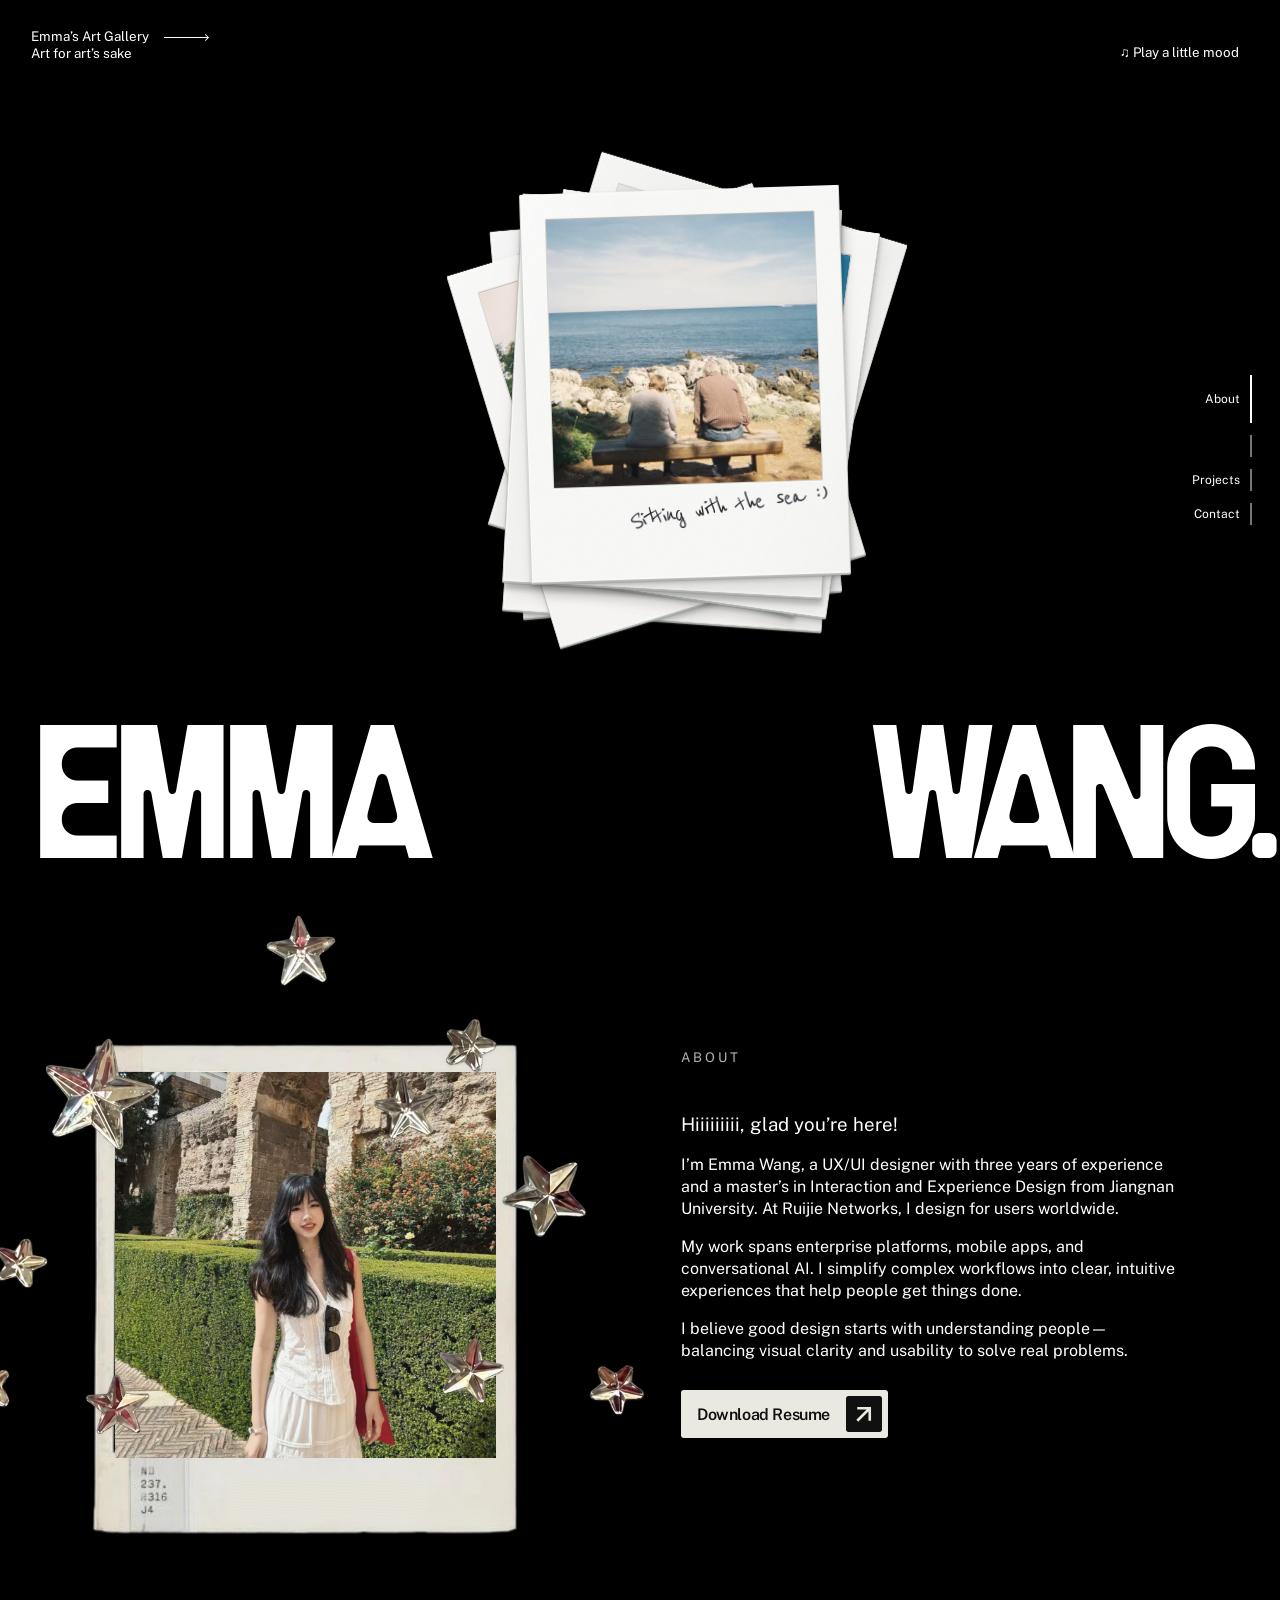
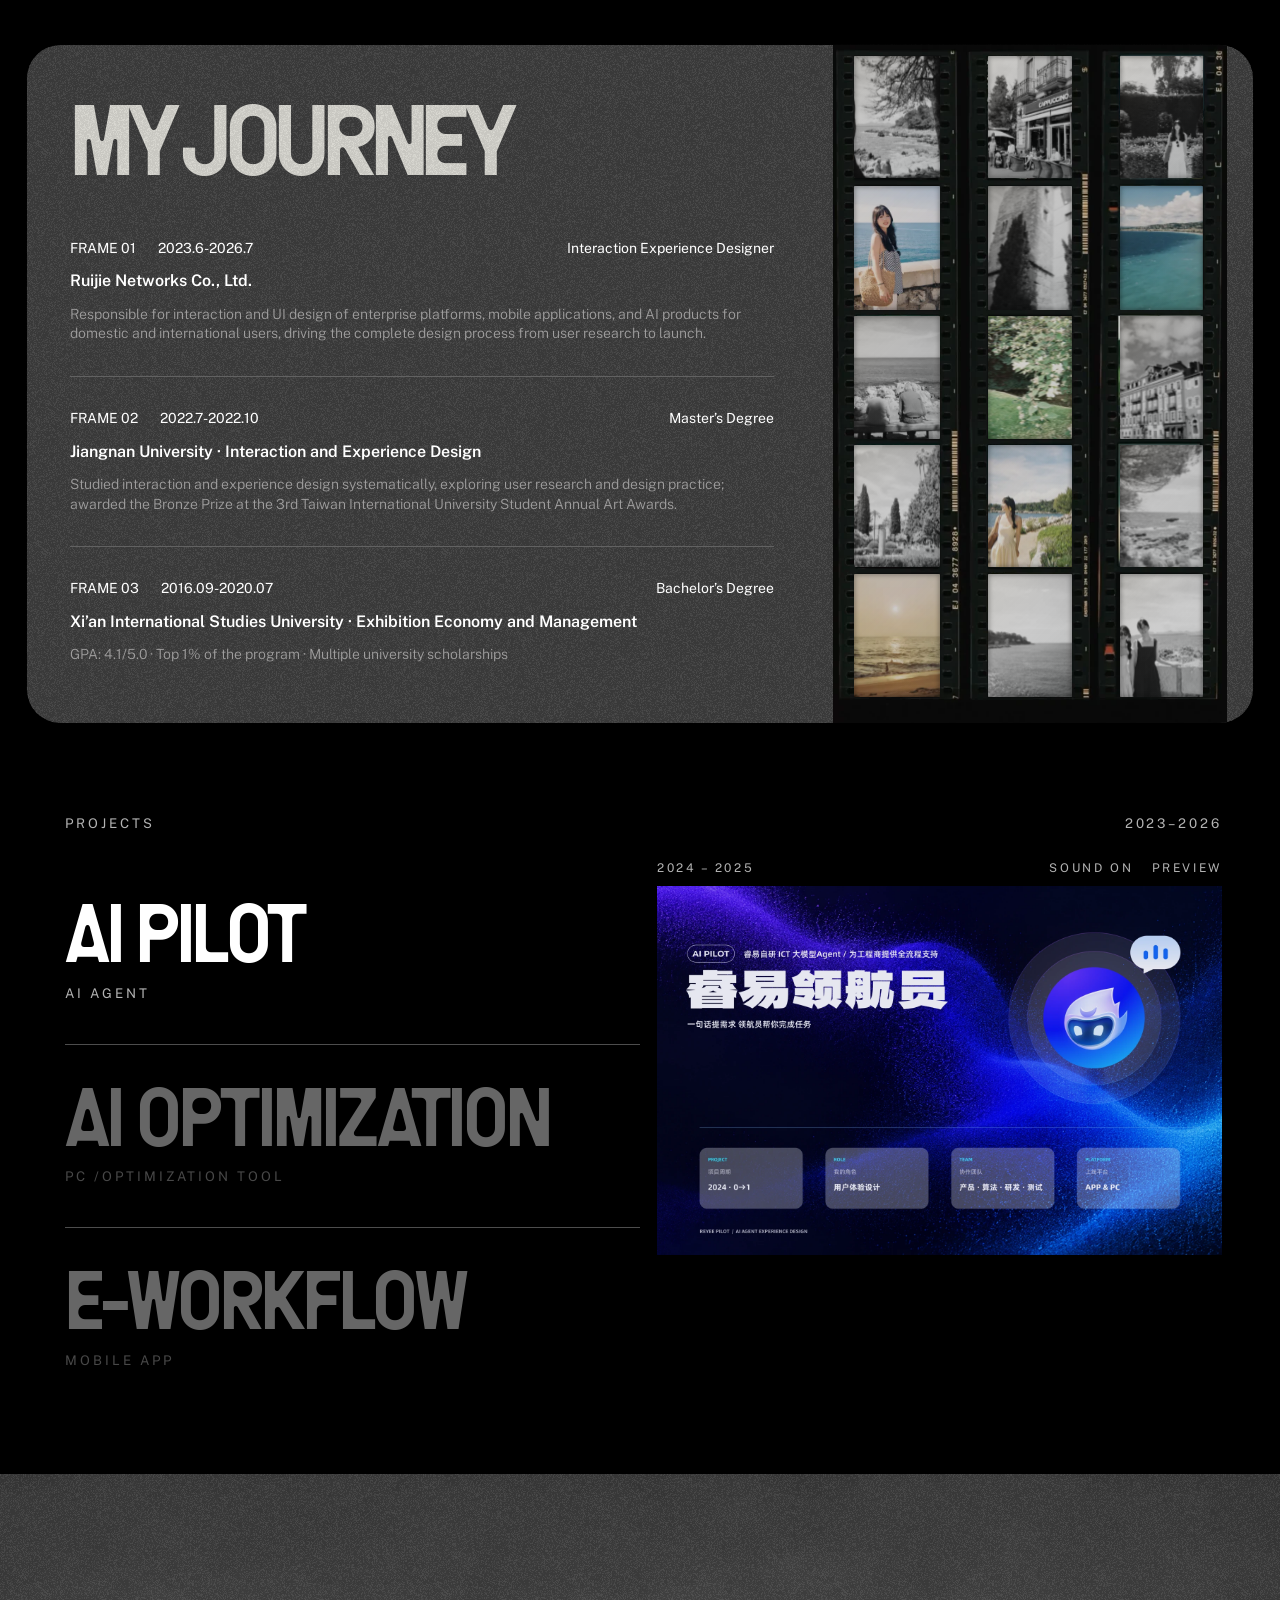
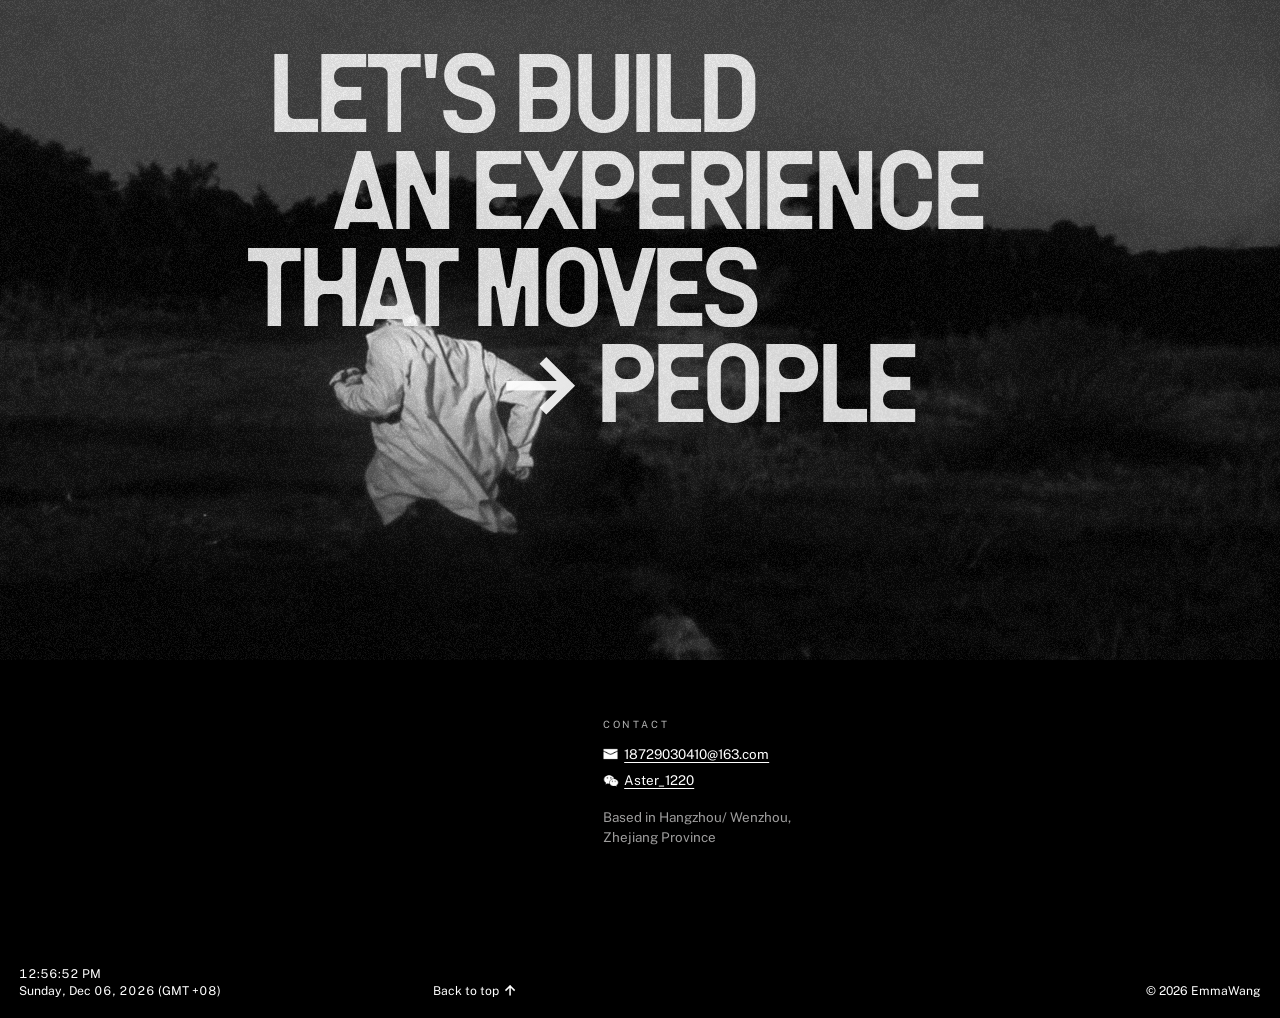
==== commit f4ad0591: "Add responsive mobile photos and lighten touch-device effects" ====
--- a/index.html
+++ b/index.html
@@ -1,6 +1,6 @@
 <!doctype html>
 <html lang="en">
-<head><meta charset="UTF-8"><meta name="viewport" content="width=device-width,initial-scale=1"><meta name="theme-color" content="#000000"><meta name="description" content="Emma Wang — UX/UI and interaction designer. Enterprise platforms, mobile applications, and conversational AI."><title>Emma Wang — Interaction Designer</title><link rel="preload" href="assets/public-sans-400.ttf" as="font" type="font/ttf" crossorigin><link rel="stylesheet" href="styles.css?v=images-fast-2"><script src="app.js?v=images-fast-2" defer></script></head>
+<head><meta charset="UTF-8"><meta name="viewport" content="width=device-width,initial-scale=1"><meta name="theme-color" content="#000000"><meta name="description" content="Emma Wang — UX/UI and interaction designer. Enterprise platforms, mobile applications, and conversational AI."><title>Emma Wang — Interaction Designer</title><link rel="preload" href="assets/public-sans-400.ttf" as="font" type="font/ttf" crossorigin><link rel="stylesheet" href="styles.css?v=mobile-fast-1"><script src="app.js?v=mobile-fast-1" defer></script></head>
 <body>
 
 <a class="skip" href="#about">Skip to content</a>
@@ -8,7 +8,7 @@
 <main>
 <section class="hero screen" id="home" aria-label="Emma Wang’s Art Gallery" data-section="about">
 <header><a class="brand" href="#about">Emma’s Art Gallery <img src="assets/asset-1.svg" alt="" decoding="async"><br>Art for art’s sake</a><button class="mood" type="button" aria-pressed="false">♫ Play a little mood</button></header>
-<div class="hero-photo photo-stack"><button class="photo-deck" type="button" aria-label="翻看下一张宝丽来照片"><span class="polaroid-card" data-slot="0" style="z-index:27;--paper:hsl(45 5% 97.0%);--grain:0.14;--grain-x:1px;--grain-y:85px;--paper-light:112deg;--edge:0.051;--lift:3.0px;--corner:1.5px"><img src="assets/home-photos/photo-23-display.webp" alt="" draggable="false" fetchpriority=high decoding="async"><span class="polaroid-note note-single" aria-label="Sitting with the sea :)"><span class="note-strip"><span class="ink-letter">S</span><span class="ink-letter">i</span><span class="ink-letter">t</span><span class="ink-letter">t</span><span class="ink-letter">i</span><span class="ink-letter">n</span><span class="ink-letter">g</span> <span class="ink-letter">w</span><span class="ink-letter">i</span><span class="ink-letter">t</span><span class="ink-letter">h</span> <span class="ink-letter">t</span><span class="ink-letter">h</span><span class="ink-letter">e</span> <span class="ink-letter">s</span><span class="ink-letter">e</span><span class="ink-letter">a</span> <span class="ink-letter">:</span><span class="ink-letter">)</span></span></span></span><span class="polaroid-card" data-slot="1" style="z-index:26;--paper:hsl(45 9% 95.0%);--grain:0.21;--grain-x:42px;--grain-y:24px;--paper-light:139deg;--edge:0.055;--lift:6.5px;--corner:0.6px"><img src="assets/home-photos/photo-18-display.webp" alt="" draggable="false" loading=lazy decoding="async"><span class="polaroid-note note-single" aria-label="Sea breeze, summer light."><span class="note-strip"><span class="ink-letter">S</span><span class="ink-letter">e</span><span class="ink-letter">a</span> <span class="ink-letter">b</span><span class="ink-letter">r</span><span class="ink-letter">e</span><span class="ink-letter">e</span><span class="ink-letter">z</span><span class="ink-letter">e</span><span class="ink-letter">,</span> <span class="ink-letter">s</span><span class="ink-letter">u</span><span class="ink-letter">m</span><span class="ink-letter">m</span><span class="ink-letter">e</span><span class="ink-letter">r</span> <span class="ink-letter">l</span><span class="ink-letter">i</span><span class="ink-letter">g</span><span class="ink-letter">h</span><span class="ink-letter">t</span><span class="ink-letter">.</span></span></span></span><span class="polaroid-card" data-slot="2" style="z-index:25;--paper:hsl(45 4% 96.6%);--grain:0.14;--grain-x:70px;--grain-y:94px;--paper-light:132deg;--edge:0.037;--lift:3.2px;--corner:0.9px"><img src="assets/home-photos/photo-01-display.webp" alt="" draggable="false" loading=lazy decoding="async"><span class="polaroid-note note-single" aria-label="A moment by the sea."><span class="note-strip"><span class="ink-letter">A</span> <span class="ink-letter">m</span><span class="ink-letter">o</span><span class="ink-letter">m</span><span class="ink-letter">e</span><span class="ink-letter">n</span><span class="ink-letter">t</span> <span class="ink-letter">b</span><span class="ink-letter">y</span> <span class="ink-letter">t</span><span class="ink-letter">h</span><span class="ink-letter">e</span> <span class="ink-letter">s</span><span class="ink-letter">e</span><span class="ink-letter">a</span><span class="ink-letter">.</span></span></span></span><span class="polaroid-card" data-slot="3" style="z-index:24;--paper:hsl(45 8% 96.5%);--grain:0.18;--grain-x:6px;--grain-y:43px;--paper-light:127deg;--edge:0.055;--lift:4.3px;--corner:1.6px"><img src="assets/home-photos/photo-02-display.webp" alt="" draggable="false" loading=lazy decoding="async"><span class="polaroid-note note-single" aria-label="The quiet between places :P"><span class="note-strip"><span class="ink-letter">T</span><span class="ink-letter">h</span><span class="ink-letter">e</span> <span class="ink-letter">q</span><span class="ink-letter">u</span><span class="ink-letter">i</span><span class="ink-letter">e</span><span class="ink-letter">t</span> <span class="ink-letter">b</span><span class="ink-letter">e</span><span class="ink-letter">t</span><span class="ink-letter">w</span><span class="ink-letter">e</span><span class="ink-letter">e</span><span class="ink-letter">n</span> <span class="ink-letter">p</span><span class="ink-letter">l</span><span class="ink-letter">a</span><span class="ink-letter">c</span><span class="ink-letter">e</span><span class="ink-letter">s</span> <span class="ink-letter">:</span><span class="ink-letter">P</span></span></span></span><span class="polaroid-card" data-slot="4" style="z-index:23;--paper:hsl(45 6% 94.2%);--grain:0.15;--grain-x:38px;--grain-y:49px;--paper-light:116deg;--edge:0.053;--lift:4.5px;--corner:1.4px"><span class="film-window leak-left"><img src="assets/home-photos/photo-03-display.webp" alt="" draggable="false" loading=lazy decoding="async"></span><span class="polaroid-note" aria-label="A street worth slowing down for."><span class="note-strip"><span class="ink-letter">A</span> <span class="ink-letter">s</span><span class="ink-letter">t</span><span class="ink-letter">r</span><span class="ink-letter">e</span><span class="ink-letter">e</span><span class="ink-letter">t</span> <span class="ink-letter">w</span><span class="ink-letter">o</span><span class="ink-letter">r</span><span class="ink-letter">t</span><span class="ink-letter">h</span></span><span class="note-strip"><span class="ink-letter">s</span><span class="ink-letter">l</span><span class="ink-letter">o</span><span class="ink-letter">w</span><span class="ink-letter">i</span><span class="ink-letter">n</span><span class="ink-letter">g</span> <span class="ink-letter">d</span><span class="ink-letter">o</span><span class="ink-letter">w</span><span class="ink-letter">n</span> <span class="ink-letter">f</span><span class="ink-letter">o</span><span class="ink-letter">r</span><span class="ink-letter">.</span></span></span></span><span class="polaroid-card" data-slot="5" style="z-index:22;--paper:hsl(45 8% 96.0%);--grain:0.17;--grain-x:38px;--grain-y:97px;--paper-light:111deg;--edge:0.053;--lift:3.6px;--corner:1.0px"><img src="assets/home-photos/photo-04-display.webp" alt="" draggable="false" loading=lazy decoding="async"><span class="polaroid-note note-single" aria-label="Where the land meets blue."><span class="note-strip"><span class="ink-letter">W</span><span class="ink-letter">h</span><span class="ink-letter">e</span><span class="ink-letter">r</span><span class="ink-letter">e</span> <span class="ink-letter">t</span><span class="ink-letter">h</span><span class="ink-letter">e</span> <span class="ink-letter">l</span><span class="ink-letter">a</span><span class="ink-letter">n</span><span class="ink-letter">d</span> <span class="ink-letter">m</span><span class="ink-letter">e</span><span class="ink-letter">e</span><span class="ink-letter">t</span><span class="ink-letter">s</span> <span class="ink-letter">b</span><span class="ink-letter">l</span><span class="ink-letter">u</span><span class="ink-letter">e</span><span class="ink-letter">.</span></span></span></span><span class="polaroid-card" data-slot="6" style="z-index:21;--paper:hsl(45 3% 94.5%);--grain:0.12;--grain-x:83px;--grain-y:16px;--paper-light:135deg;--edge:0.037;--lift:4.2px;--corner:1.1px"><img src="assets/home-photos/photo-05-display.webp" alt="" draggable="false" loading=lazy decoding="async"><span class="polaroid-note note-single" aria-label="Nothing but the horizon."><span class="note-strip"><span class="ink-letter">N</span><span class="ink-letter">o</span><span class="ink-letter">t</span><span class="ink-letter">h</span><span class="ink-letter">i</span><span class="ink-letter">n</span><span class="ink-letter">g</span> <span class="ink-letter">b</span><span class="ink-letter">u</span><span class="ink-letter">t</span> <span class="ink-letter">t</span><span class="ink-letter">h</span><span class="ink-letter">e</span> <span class="ink-letter">h</span><span class="ink-letter">o</span><span class="ink-letter">r</span><span class="ink-letter">i</span><span class="ink-letter">z</span><span class="ink-letter">o</span><span class="ink-letter">n</span><span class="ink-letter">.</span></span></span></span><span class="polaroid-card" data-slot="7" style="z-index:20;--paper:hsl(45 3% 95.6%);--grain:0.16;--grain-x:33px;--grain-y:46px;--paper-light:129deg;--edge:0.059;--lift:5.7px;--corner:1.7px"><img src="assets/home-photos/photo-06-display.webp" alt="" draggable="false" loading=lazy decoding="async"><span class="polaroid-note" aria-label="Following the afternoon crowd :)"><span class="note-strip"><span class="ink-letter">F</span><span class="ink-letter">o</span><span class="ink-letter">l</span><span class="ink-letter">l</span><span class="ink-letter">o</span><span class="ink-letter">w</span><span class="ink-letter">i</span><span class="ink-letter">n</span><span class="ink-letter">g</span> <span class="ink-letter">t</span><span class="ink-letter">h</span><span class="ink-letter">e</span></span><span class="note-strip"><span class="ink-letter">a</span><span class="ink-letter">f</span><span class="ink-letter">t</span><span class="ink-letter">e</span><span class="ink-letter">r</span><span class="ink-letter">n</span><span class="ink-letter">o</span><span class="ink-letter">o</span><span class="ink-letter">n</span> <span class="ink-letter">c</span><span class="ink-letter">r</span><span class="ink-letter">o</span><span class="ink-letter">w</span><span class="ink-letter">d</span> <span class="ink-letter">:</span><span class="ink-letter">)</span></span></span></span><span class="polaroid-card" data-slot="7" style="z-index:19;--paper:hsl(45 8% 95.2%);--grain:0.18;--grain-x:3px;--grain-y:54px;--paper-light:115deg;--edge:0.050;--lift:3.8px;--corner:1.3px"><span class="film-window leak-right"><img data-src="assets/home-photos/photo-07-display.webp" alt="" draggable="false" loading=lazy decoding="async"></span><span class="polaroid-note note-single" aria-label="The long way around."><span class="note-strip"><span class="ink-letter">T</span><span class="ink-letter">h</span><span class="ink-letter">e</span> <span class="ink-letter">l</span><span class="ink-letter">o</span><span class="ink-letter">n</span><span class="ink-letter">g</span> <span class="ink-letter">w</span><span class="ink-letter">a</span><span class="ink-letter">y</span> <span class="ink-letter">a</span><span class="ink-letter">r</span><span class="ink-letter">o</span><span class="ink-letter">u</span><span class="ink-letter">n</span><span class="ink-letter">d</span><span class="ink-letter">.</span></span></span></span><span class="polaroid-card" data-slot="7" style="z-index:18;--paper:hsl(45 8% 94.6%);--grain:0.17;--grain-x:21px;--grain-y:89px;--paper-light:112deg;--edge:0.034;--lift:6.0px;--corner:0.7px"><img data-src="assets/home-photos/photo-08-display.webp" alt="" draggable="false" loading=lazy decoding="async"><span class="polaroid-note note-single" aria-label="A pause beside the water."><span class="note-strip"><span class="ink-letter">A</span> <span class="ink-letter">p</span><span class="ink-letter">a</span><span class="ink-letter">u</span><span class="ink-letter">s</span><span class="ink-letter">e</span> <span class="ink-letter">b</span><span class="ink-letter">e</span><span class="ink-letter">s</span><span class="ink-letter">i</span><span class="ink-letter">d</span><span class="ink-letter">e</span> <span class="ink-letter">t</span><span class="ink-letter">h</span><span class="ink-letter">e</span> <span class="ink-letter">w</span><span class="ink-letter">a</span><span class="ink-letter">t</span><span class="ink-letter">e</span><span class="ink-letter">r</span><span class="ink-letter">.</span></span></span></span><span class="polaroid-card" data-slot="7" style="z-index:17;--paper:hsl(45 4% 95.2%);--grain:0.21;--grain-x:33px;--grain-y:99px;--paper-light:138deg;--edge:0.048;--lift:3.9px;--corner:1.3px"><img data-src="assets/home-photos/photo-09-display.webp" alt="" draggable="false" loading=lazy decoding="async"><span class="polaroid-note" aria-label="Colors collected along the way."><span class="note-strip"><span class="ink-letter">C</span><span class="ink-letter">o</span><span class="ink-letter">l</span><span class="ink-letter">o</span><span class="ink-letter">r</span><span class="ink-letter">s</span> <span class="ink-letter">c</span><span class="ink-letter">o</span><span class="ink-letter">l</span><span class="ink-letter">l</span><span class="ink-letter">e</span><span class="ink-letter">c</span><span class="ink-letter">t</span><span class="ink-letter">e</span><span class="ink-letter">d</span></span><span class="note-strip"><span class="ink-letter">a</span><span class="ink-letter">l</span><span class="ink-letter">o</span><span class="ink-letter">n</span><span class="ink-letter">g</span> <span class="ink-letter">t</span><span class="ink-letter">h</span><span class="ink-letter">e</span> <span class="ink-letter">w</span><span class="ink-letter">a</span><span class="ink-letter">y</span><span class="ink-letter">.</span></span></span></span><span class="polaroid-card" data-slot="7" style="z-index:16;--paper:hsl(45 8% 96.7%);--grain:0.13;--grain-x:39px;--grain-y:5px;--paper-light:143deg;--edge:0.052;--lift:6.7px;--corner:1.4px"><span class="film-window leak-corner"><img data-src="assets/home-photos/photo-10-display.webp" alt="" draggable="false" loading=lazy decoding="async"></span><span class="polaroid-note" aria-label="Stay until the light fades :P"><span class="note-strip"><span class="ink-letter">S</span><span class="ink-letter">t</span><span class="ink-letter">a</span><span class="ink-letter">y</span> <span class="ink-letter">u</span><span class="ink-letter">n</span><span class="ink-letter">t</span><span class="ink-letter">i</span><span class="ink-letter">l</span> <span class="ink-letter">t</span><span class="ink-letter">h</span><span class="ink-letter">e</span></span><span class="note-strip"><span class="ink-letter">l</span><span class="ink-letter">i</span><span class="ink-letter">g</span><span class="ink-letter">h</span><span class="ink-letter">t</span> <span class="ink-letter">f</span><span class="ink-letter">a</span><span class="ink-letter">d</span><span class="ink-letter">e</span><span class="ink-letter">s</span> <span class="ink-letter">:</span><span class="ink-letter">P</span></span></span></span><span class="polaroid-card" data-slot="7" style="z-index:15;--paper:hsl(45 9% 95.9%);--grain:0.22;--grain-x:61px;--grain-y:66px;--paper-light:131deg;--edge:0.032;--lift:6.1px;--corner:0.5px"><img data-src="assets/home-photos/photo-11-display.webp" alt="" draggable="false" loading=lazy decoding="async"><span class="polaroid-note note-single" aria-label="A little more blue."><span class="note-strip"><span class="ink-letter">A</span> <span class="ink-letter">l</span><span class="ink-letter">i</span><span class="ink-letter">t</span><span class="ink-letter">t</span><span class="ink-letter">l</span><span class="ink-letter">e</span> <span class="ink-letter">m</span><span class="ink-letter">o</span><span class="ink-letter">r</span><span class="ink-letter">e</span> <span class="ink-letter">b</span><span class="ink-letter">l</span><span class="ink-letter">u</span><span class="ink-letter">e</span><span class="ink-letter">.</span></span></span></span><span class="polaroid-card" data-slot="7" style="z-index:14;--paper:hsl(45 9% 96.8%);--grain:0.13;--grain-x:81px;--grain-y:118px;--paper-light:143deg;--edge:0.046;--lift:6.4px;--corner:1.0px"><img data-src="assets/home-photos/photo-12-display.webp" alt="" draggable="false" loading=lazy decoding="async"><span class="polaroid-note note-single" aria-label="Walking without a plan."><span class="note-strip"><span class="ink-letter">W</span><span class="ink-letter">a</span><span class="ink-letter">l</span><span class="ink-letter">k</span><span class="ink-letter">i</span><span class="ink-letter">n</span><span class="ink-letter">g</span> <span class="ink-letter">w</span><span class="ink-letter">i</span><span class="ink-letter">t</span><span class="ink-letter">h</span><span class="ink-letter">o</span><span class="ink-letter">u</span><span class="ink-letter">t</span> <span class="ink-letter">a</span> <span class="ink-letter">p</span><span class="ink-letter">l</span><span class="ink-letter">a</span><span class="ink-letter">n</span><span class="ink-letter">.</span></span></span></span><span class="polaroid-card" data-slot="7" style="z-index:13;--paper:hsl(45 7% 95.6%);--grain:0.13;--grain-x:35px;--grain-y:136px;--paper-light:122deg;--edge:0.056;--lift:3.6px;--corner:1.2px"><img data-src="assets/home-photos/photo-13-display.webp" alt="" draggable="false" loading=lazy decoding="async"><span class="polaroid-note" aria-label="Small things, softly growing."><span class="note-strip"><span class="ink-letter">S</span><span class="ink-letter">m</span><span class="ink-letter">a</span><span class="ink-letter">l</span><span class="ink-letter">l</span> <span class="ink-letter">t</span><span class="ink-letter">h</span><span class="ink-letter">i</span><span class="ink-letter">n</span><span class="ink-letter">g</span><span class="ink-letter">s</span><span class="ink-letter">,</span></span><span class="note-strip"><span class="ink-letter">s</span><span class="ink-letter">o</span><span class="ink-letter">f</span><span class="ink-letter">t</span><span class="ink-letter">l</span><span class="ink-letter">y</span> <span class="ink-letter">g</span><span class="ink-letter">r</span><span class="ink-letter">o</span><span class="ink-letter">w</span><span class="ink-letter">i</span><span class="ink-letter">n</span><span class="ink-letter">g</span><span class="ink-letter">.</span></span></span></span><span class="polaroid-card" data-slot="7" style="z-index:12;--paper:hsl(45 8% 96.6%);--grain:0.15;--grain-x:144px;--grain-y:76px;--paper-light:152deg;--edge:0.060;--lift:5.5px;--corner:1.0px"><span class="film-window leak-left"><img data-src="assets/home-photos/photo-14-display.webp" alt="" draggable="false" loading=lazy decoding="async"></span><span class="polaroid-note note-single" aria-label="The curve of the coast."><span class="note-strip"><span class="ink-letter">T</span><span class="ink-letter">h</span><span class="ink-letter">e</span> <span class="ink-letter">c</span><span class="ink-letter">u</span><span class="ink-letter">r</span><span class="ink-letter">v</span><span class="ink-letter">e</span> <span class="ink-letter">o</span><span class="ink-letter">f</span> <span class="ink-letter">t</span><span class="ink-letter">h</span><span class="ink-letter">e</span> <span class="ink-letter">c</span><span class="ink-letter">o</span><span class="ink-letter">a</span><span class="ink-letter">s</span><span class="ink-letter">t</span><span class="ink-letter">.</span></span></span></span><span class="polaroid-card" data-slot="7" style="z-index:11;--paper:hsl(45 8% 96.7%);--grain:0.14;--grain-x:55px;--grain-y:93px;--paper-light:149deg;--edge:0.031;--lift:5.0px;--corner:0.6px"><img data-src="assets/home-photos/photo-15-display.webp" alt="" draggable="false" loading=lazy decoding="async"><span class="polaroid-note note-single" aria-label="A day to remember :)"><span class="note-strip"><span class="ink-letter">A</span> <span class="ink-letter">d</span><span class="ink-letter">a</span><span class="ink-letter">y</span> <span class="ink-letter">t</span><span class="ink-letter">o</span> <span class="ink-letter">r</span><span class="ink-letter">e</span><span class="ink-letter">m</span><span class="ink-letter">e</span><span class="ink-letter">m</span><span class="ink-letter">b</span><span class="ink-letter">e</span><span class="ink-letter">r</span> <span class="ink-letter">:</span><span class="ink-letter">)</span></span></span></span><span class="polaroid-card" data-slot="7" style="z-index:10;--paper:hsl(45 7% 94.8%);--grain:0.17;--grain-x:133px;--grain-y:21px;--paper-light:138deg;--edge:0.044;--lift:6.5px;--corner:1.5px"><img data-src="assets/home-photos/photo-16-display.webp" alt="" draggable="false" loading=lazy decoding="async"><span class="polaroid-note" aria-label="Somewhere between green and blue."><span class="note-strip"><span class="ink-letter">S</span><span class="ink-letter">o</span><span class="ink-letter">m</span><span class="ink-letter">e</span><span class="ink-letter">w</span><span class="ink-letter">h</span><span class="ink-letter">e</span><span class="ink-letter">r</span><span class="ink-letter">e</span> <span class="ink-letter">b</span><span class="ink-letter">e</span><span class="ink-letter">t</span><span class="ink-letter">w</span><span class="ink-letter">e</span><span class="ink-letter">e</span><span class="ink-letter">n</span></span><span class="note-strip"><span class="ink-letter">g</span><span class="ink-letter">r</span><span class="ink-letter">e</span><span class="ink-letter">e</span><span class="ink-letter">n</span> <span class="ink-letter">a</span><span class="ink-letter">n</span><span class="ink-letter">d</span> <span class="ink-letter">b</span><span class="ink-letter">l</span><span class="ink-letter">u</span><span class="ink-letter">e</span><span class="ink-letter">.</span></span></span></span><span class="polaroid-card" data-slot="7" style="z-index:9;--paper:hsl(45 7% 95.4%);--grain:0.15;--grain-x:12px;--grain-y:157px;--paper-light:147deg;--edge:0.060;--lift:3.7px;--corner:1.2px"><img data-src="assets/home-photos/photo-17-display.webp" alt="" draggable="false" loading=lazy decoding="async"><span class="polaroid-note note-single" aria-label="Lost in a quiet garden."><span class="note-strip"><span class="ink-letter">L</span><span class="ink-letter">o</span><span class="ink-letter">s</span><span class="ink-letter">t</span> <span class="ink-letter">i</span><span class="ink-letter">n</span> <span class="ink-letter">a</span> <span class="ink-letter">q</span><span class="ink-letter">u</span><span class="ink-letter">i</span><span class="ink-letter">e</span><span class="ink-letter">t</span> <span class="ink-letter">g</span><span class="ink-letter">a</span><span class="ink-letter">r</span><span class="ink-letter">d</span><span class="ink-letter">e</span><span class="ink-letter">n</span><span class="ink-letter">.</span></span></span></span><span class="polaroid-card" data-slot="7" style="z-index:8;--paper:hsl(45 6% 96.5%);--grain:0.12;--grain-x:8px;--grain-y:54px;--paper-light:132deg;--edge:0.028;--lift:5.3px;--corner:1.6px"><img data-src="assets/home-photos/photo-19-display.webp" alt="" draggable="false" loading=lazy decoding="async"><span class="polaroid-note" aria-label="Little treasures everywhere."><span class="note-strip"><span class="ink-letter">L</span><span class="ink-letter">i</span><span class="ink-letter">t</span><span class="ink-letter">t</span><span class="ink-letter">l</span><span class="ink-letter">e</span> <span class="ink-letter">t</span><span class="ink-letter">r</span><span class="ink-letter">e</span><span class="ink-letter">a</span><span class="ink-letter">s</span><span class="ink-letter">u</span><span class="ink-letter">r</span><span class="ink-letter">e</span><span class="ink-letter">s</span></span><span class="note-strip"><span class="ink-letter">e</span><span class="ink-letter">v</span><span class="ink-letter">e</span><span class="ink-letter">r</span><span class="ink-letter">y</span><span class="ink-letter">w</span><span class="ink-letter">h</span><span class="ink-letter">e</span><span class="ink-letter">r</span><span class="ink-letter">e</span><span class="ink-letter">.</span></span></span></span><span class="polaroid-card" data-slot="7" style="z-index:7;--paper:hsl(45 9% 95.4%);--grain:0.17;--grain-x:76px;--grain-y:78px;--paper-light:143deg;--edge:0.048;--lift:3.5px;--corner:1.4px"><img data-src="assets/home-photos/photo-20-display.webp" alt="" draggable="false" loading=lazy decoding="async"><span class="polaroid-note note-single" aria-label="Taking the slower path."><span class="note-strip"><span class="ink-letter">T</span><span class="ink-letter">a</span><span class="ink-letter">k</span><span class="ink-letter">i</span><span class="ink-letter">n</span><span class="ink-letter">g</span> <span class="ink-letter">t</span><span class="ink-letter">h</span><span class="ink-letter">e</span> <span class="ink-letter">s</span><span class="ink-letter">l</span><span class="ink-letter">o</span><span class="ink-letter">w</span><span class="ink-letter">e</span><span class="ink-letter">r</span> <span class="ink-letter">p</span><span class="ink-letter">a</span><span class="ink-letter">t</span><span class="ink-letter">h</span><span class="ink-letter">.</span></span></span></span><span class="polaroid-card" data-slot="7" style="z-index:6;--paper:hsl(45 7% 95.0%);--grain:0.16;--grain-x:157px;--grain-y:59px;--paper-light:105deg;--edge:0.037;--lift:7.0px;--corner:1.4px"><span class="film-window leak-corner"><img data-src="assets/home-photos/photo-21-display.webp" alt="" draggable="false" loading=lazy decoding="async"></span><span class="polaroid-note" aria-label="Boats waiting for tomorrow :)"><span class="note-strip"><span class="ink-letter">B</span><span class="ink-letter">o</span><span class="ink-letter">a</span><span class="ink-letter">t</span><span class="ink-letter">s</span> <span class="ink-letter">w</span><span class="ink-letter">a</span><span class="ink-letter">i</span><span class="ink-letter">t</span><span class="ink-letter">i</span><span class="ink-letter">n</span><span class="ink-letter">g</span></span><span class="note-strip"><span class="ink-letter">f</span><span class="ink-letter">o</span><span class="ink-letter">r</span> <span class="ink-letter">t</span><span class="ink-letter">o</span><span class="ink-letter">m</span><span class="ink-letter">o</span><span class="ink-letter">r</span><span class="ink-letter">r</span><span class="ink-letter">o</span><span class="ink-letter">w</span> <span class="ink-letter">:</span><span class="ink-letter">)</span></span></span></span><span class="polaroid-card" data-slot="7" style="z-index:5;--paper:hsl(45 7% 97.0%);--grain:0.17;--grain-x:19px;--grain-y:94px;--paper-light:130deg;--edge:0.052;--lift:5.6px;--corner:1.5px"><img data-src="assets/home-photos/photo-22-display.webp" alt="" draggable="false" loading=lazy decoding="async"><span class="polaroid-note note-single" aria-label="Light through the balcony."><span class="note-strip"><span class="ink-letter">L</span><span class="ink-letter">i</span><span class="ink-letter">g</span><span class="ink-letter">h</span><span class="ink-letter">t</span> <span class="ink-letter">t</span><span class="ink-letter">h</span><span class="ink-letter">r</span><span class="ink-letter">o</span><span class="ink-letter">u</span><span class="ink-letter">g</span><span class="ink-letter">h</span> <span class="ink-letter">t</span><span class="ink-letter">h</span><span class="ink-letter">e</span> <span class="ink-letter">b</span><span class="ink-letter">a</span><span class="ink-letter">l</span><span class="ink-letter">c</span><span class="ink-letter">o</span><span class="ink-letter">n</span><span class="ink-letter">y</span><span class="ink-letter">.</span></span></span></span><span class="polaroid-card" data-slot="7" style="z-index:4;--paper:hsl(45 7% 94.4%);--grain:0.16;--grain-x:71px;--grain-y:21px;--paper-light:150deg;--edge:0.042;--lift:6.8px;--corner:1.8px"><img data-src="assets/home-photos/photo-24-display.webp" alt="" draggable="false" loading=lazy decoding="async"><span class="polaroid-note note-single" aria-label="Shade beside the shore."><span class="note-strip"><span class="ink-letter">S</span><span class="ink-letter">h</span><span class="ink-letter">a</span><span class="ink-letter">d</span><span class="ink-letter">e</span> <span class="ink-letter">b</span><span class="ink-letter">e</span><span class="ink-letter">s</span><span class="ink-letter">i</span><span class="ink-letter">d</span><span class="ink-letter">e</span> <span class="ink-letter">t</span><span class="ink-letter">h</span><span class="ink-letter">e</span> <span class="ink-letter">s</span><span class="ink-letter">h</span><span class="ink-letter">o</span><span class="ink-letter">r</span><span class="ink-letter">e</span><span class="ink-letter">.</span></span></span></span><span class="polaroid-card" data-slot="7" style="z-index:3;--paper:hsl(45 9% 95.5%);--grain:0.21;--grain-x:160px;--grain-y:110px;--paper-light:145deg;--edge:0.025;--lift:4.2px;--corner:1.1px"><img data-src="assets/home-photos/photo-25-display.webp" alt="" draggable="false" loading=lazy decoding="async"><span class="polaroid-note note-single" aria-label="Warm walls, passing time."><span class="note-strip"><span class="ink-letter">W</span><span class="ink-letter">a</span><span class="ink-letter">r</span><span class="ink-letter">m</span> <span class="ink-letter">w</span><span class="ink-letter">a</span><span class="ink-letter">l</span><span class="ink-letter">l</span><span class="ink-letter">s</span><span class="ink-letter">,</span> <span class="ink-letter">p</span><span class="ink-letter">a</span><span class="ink-letter">s</span><span class="ink-letter">s</span><span class="ink-letter">i</span><span class="ink-letter">n</span><span class="ink-letter">g</span> <span class="ink-letter">t</span><span class="ink-letter">i</span><span class="ink-letter">m</span><span class="ink-letter">e</span><span class="ink-letter">.</span></span></span></span><span class="polaroid-card" data-slot="7" style="z-index:2;--paper:hsl(45 6% 95.0%);--grain:0.20;--grain-x:34px;--grain-y:133px;--paper-light:135deg;--edge:0.057;--lift:3.8px;--corner:0.5px"><span class="film-window leak-right"><img data-src="assets/home-photos/photo-26-display.webp" alt="" draggable="false" loading=lazy decoding="async"></span><span class="polaroid-note note-single" aria-label="Through the trees :P"><span class="note-strip"><span class="ink-letter">T</span><span class="ink-letter">h</span><span class="ink-letter">r</span><span class="ink-letter">o</span><span class="ink-letter">u</span><span class="ink-letter">g</span><span class="ink-letter">h</span> <span class="ink-letter">t</span><span class="ink-letter">h</span><span class="ink-letter">e</span> <span class="ink-letter">t</span><span class="ink-letter">r</span><span class="ink-letter">e</span><span class="ink-letter">e</span><span class="ink-letter">s</span> <span class="ink-letter">:</span><span class="ink-letter">P</span></span></span></span><span class="polaroid-card" data-slot="7" style="z-index:1;--paper:hsl(45 6% 94.3%);--grain:0.16;--grain-x:151px;--grain-y:84px;--paper-light:133deg;--edge:0.054;--lift:5.0px;--corner:0.5px"><img data-src="assets/home-photos/photo-27-display.webp" alt="" draggable="false" loading=lazy decoding="async"><span class="polaroid-note note-single" aria-label="A pocket of green."><span class="note-strip"><span class="ink-letter">A</span> <span class="ink-letter">p</span><span class="ink-letter">o</span><span class="ink-letter">c</span><span class="ink-letter">k</span><span class="ink-letter">e</span><span class="ink-letter">t</span> <span class="ink-letter">o</span><span class="ink-letter">f</span> <span class="ink-letter">g</span><span class="ink-letter">r</span><span class="ink-letter">e</span><span class="ink-letter">e</span><span class="ink-letter">n</span><span class="ink-letter">.</span></span></span></span></button></div>
+<div class="hero-photo photo-stack"><button class="photo-deck" type="button" aria-label="翻看下一张宝丽来照片"><span class="polaroid-card" data-slot="0" style="z-index:27;--paper:hsl(45 5% 97.0%);--grain:0.14;--grain-x:1px;--grain-y:85px;--paper-light:112deg;--edge:0.051;--lift:3.0px;--corner:1.5px"><img src="assets/home-photos/photo-23-display.webp" alt="" draggable="false" fetchpriority=high decoding="async" srcset="assets/home-photos/photo-23-mobile.webp 480w, assets/home-photos/photo-23-display.webp 800w" sizes="(max-width: 760px) 59vw, 25vw"><span class="polaroid-note note-single" aria-label="Sitting with the sea :)"><span class="note-strip"><span class="ink-letter">S</span><span class="ink-letter">i</span><span class="ink-letter">t</span><span class="ink-letter">t</span><span class="ink-letter">i</span><span class="ink-letter">n</span><span class="ink-letter">g</span> <span class="ink-letter">w</span><span class="ink-letter">i</span><span class="ink-letter">t</span><span class="ink-letter">h</span> <span class="ink-letter">t</span><span class="ink-letter">h</span><span class="ink-letter">e</span> <span class="ink-letter">s</span><span class="ink-letter">e</span><span class="ink-letter">a</span> <span class="ink-letter">:</span><span class="ink-letter">)</span></span></span></span><span class="polaroid-card" data-slot="1" style="z-index:26;--paper:hsl(45 9% 95.0%);--grain:0.21;--grain-x:42px;--grain-y:24px;--paper-light:139deg;--edge:0.055;--lift:6.5px;--corner:0.6px"><img src="assets/home-photos/photo-18-display.webp" alt="" draggable="false" loading=lazy decoding="async" srcset="assets/home-photos/photo-18-mobile.webp 480w, assets/home-photos/photo-18-display.webp 800w" sizes="(max-width: 760px) 59vw, 25vw"><span class="polaroid-note note-single" aria-label="Sea breeze, summer light."><span class="note-strip"><span class="ink-letter">S</span><span class="ink-letter">e</span><span class="ink-letter">a</span> <span class="ink-letter">b</span><span class="ink-letter">r</span><span class="ink-letter">e</span><span class="ink-letter">e</span><span class="ink-letter">z</span><span class="ink-letter">e</span><span class="ink-letter">,</span> <span class="ink-letter">s</span><span class="ink-letter">u</span><span class="ink-letter">m</span><span class="ink-letter">m</span><span class="ink-letter">e</span><span class="ink-letter">r</span> <span class="ink-letter">l</span><span class="ink-letter">i</span><span class="ink-letter">g</span><span class="ink-letter">h</span><span class="ink-letter">t</span><span class="ink-letter">.</span></span></span></span><span class="polaroid-card" data-slot="2" style="z-index:25;--paper:hsl(45 4% 96.6%);--grain:0.14;--grain-x:70px;--grain-y:94px;--paper-light:132deg;--edge:0.037;--lift:3.2px;--corner:0.9px"><img src="assets/home-photos/photo-01-display.webp" alt="" draggable="false" loading=lazy decoding="async" srcset="assets/home-photos/photo-01-mobile.webp 480w, assets/home-photos/photo-01-display.webp 800w" sizes="(max-width: 760px) 59vw, 25vw"><span class="polaroid-note note-single" aria-label="A moment by the sea."><span class="note-strip"><span class="ink-letter">A</span> <span class="ink-letter">m</span><span class="ink-letter">o</span><span class="ink-letter">m</span><span class="ink-letter">e</span><span class="ink-letter">n</span><span class="ink-letter">t</span> <span class="ink-letter">b</span><span class="ink-letter">y</span> <span class="ink-letter">t</span><span class="ink-letter">h</span><span class="ink-letter">e</span> <span class="ink-letter">s</span><span class="ink-letter">e</span><span class="ink-letter">a</span><span class="ink-letter">.</span></span></span></span><span class="polaroid-card" data-slot="3" style="z-index:24;--paper:hsl(45 8% 96.5%);--grain:0.18;--grain-x:6px;--grain-y:43px;--paper-light:127deg;--edge:0.055;--lift:4.3px;--corner:1.6px"><img src="assets/home-photos/photo-02-display.webp" alt="" draggable="false" loading=lazy decoding="async" srcset="assets/home-photos/photo-02-mobile.webp 480w, assets/home-photos/photo-02-display.webp 800w" sizes="(max-width: 760px) 59vw, 25vw"><span class="polaroid-note note-single" aria-label="The quiet between places :P"><span class="note-strip"><span class="ink-letter">T</span><span class="ink-letter">h</span><span class="ink-letter">e</span> <span class="ink-letter">q</span><span class="ink-letter">u</span><span class="ink-letter">i</span><span class="ink-letter">e</span><span class="ink-letter">t</span> <span class="ink-letter">b</span><span class="ink-letter">e</span><span class="ink-letter">t</span><span class="ink-letter">w</span><span class="ink-letter">e</span><span class="ink-letter">e</span><span class="ink-letter">n</span> <span class="ink-letter">p</span><span class="ink-letter">l</span><span class="ink-letter">a</span><span class="ink-letter">c</span><span class="ink-letter">e</span><span class="ink-letter">s</span> <span class="ink-letter">:</span><span class="ink-letter">P</span></span></span></span><span class="polaroid-card" data-slot="4" style="z-index:23;--paper:hsl(45 6% 94.2%);--grain:0.15;--grain-x:38px;--grain-y:49px;--paper-light:116deg;--edge:0.053;--lift:4.5px;--corner:1.4px"><span class="film-window leak-left"><img src="assets/home-photos/photo-03-display.webp" alt="" draggable="false" loading=lazy decoding="async" srcset="assets/home-photos/photo-03-mobile.webp 480w, assets/home-photos/photo-03-display.webp 800w" sizes="(max-width: 760px) 59vw, 25vw"></span><span class="polaroid-note" aria-label="A street worth slowing down for."><span class="note-strip"><span class="ink-letter">A</span> <span class="ink-letter">s</span><span class="ink-letter">t</span><span class="ink-letter">r</span><span class="ink-letter">e</span><span class="ink-letter">e</span><span class="ink-letter">t</span> <span class="ink-letter">w</span><span class="ink-letter">o</span><span class="ink-letter">r</span><span class="ink-letter">t</span><span class="ink-letter">h</span></span><span class="note-strip"><span class="ink-letter">s</span><span class="ink-letter">l</span><span class="ink-letter">o</span><span class="ink-letter">w</span><span class="ink-letter">i</span><span class="ink-letter">n</span><span class="ink-letter">g</span> <span class="ink-letter">d</span><span class="ink-letter">o</span><span class="ink-letter">w</span><span class="ink-letter">n</span> <span class="ink-letter">f</span><span class="ink-letter">o</span><span class="ink-letter">r</span><span class="ink-letter">.</span></span></span></span><span class="polaroid-card" data-slot="5" style="z-index:22;--paper:hsl(45 8% 96.0%);--grain:0.17;--grain-x:38px;--grain-y:97px;--paper-light:111deg;--edge:0.053;--lift:3.6px;--corner:1.0px"><img src="assets/home-photos/photo-04-display.webp" alt="" draggable="false" loading=lazy decoding="async" srcset="assets/home-photos/photo-04-mobile.webp 480w, assets/home-photos/photo-04-display.webp 800w" sizes="(max-width: 760px) 59vw, 25vw"><span class="polaroid-note note-single" aria-label="Where the land meets blue."><span class="note-strip"><span class="ink-letter">W</span><span class="ink-letter">h</span><span class="ink-letter">e</span><span class="ink-letter">r</span><span class="ink-letter">e</span> <span class="ink-letter">t</span><span class="ink-letter">h</span><span class="ink-letter">e</span> <span class="ink-letter">l</span><span class="ink-letter">a</span><span class="ink-letter">n</span><span class="ink-letter">d</span> <span class="ink-letter">m</span><span class="ink-letter">e</span><span class="ink-letter">e</span><span class="ink-letter">t</span><span class="ink-letter">s</span> <span class="ink-letter">b</span><span class="ink-letter">l</span><span class="ink-letter">u</span><span class="ink-letter">e</span><span class="ink-letter">.</span></span></span></span><span class="polaroid-card" data-slot="6" style="z-index:21;--paper:hsl(45 3% 94.5%);--grain:0.12;--grain-x:83px;--grain-y:16px;--paper-light:135deg;--edge:0.037;--lift:4.2px;--corner:1.1px"><img src="assets/home-photos/photo-05-display.webp" alt="" draggable="false" loading=lazy decoding="async" srcset="assets/home-photos/photo-05-mobile.webp 480w, assets/home-photos/photo-05-display.webp 800w" sizes="(max-width: 760px) 59vw, 25vw"><span class="polaroid-note note-single" aria-label="Nothing but the horizon."><span class="note-strip"><span class="ink-letter">N</span><span class="ink-letter">o</span><span class="ink-letter">t</span><span class="ink-letter">h</span><span class="ink-letter">i</span><span class="ink-letter">n</span><span class="ink-letter">g</span> <span class="ink-letter">b</span><span class="ink-letter">u</span><span class="ink-letter">t</span> <span class="ink-letter">t</span><span class="ink-letter">h</span><span class="ink-letter">e</span> <span class="ink-letter">h</span><span class="ink-letter">o</span><span class="ink-letter">r</span><span class="ink-letter">i</span><span class="ink-letter">z</span><span class="ink-letter">o</span><span class="ink-letter">n</span><span class="ink-letter">.</span></span></span></span><span class="polaroid-card" data-slot="7" style="z-index:20;--paper:hsl(45 3% 95.6%);--grain:0.16;--grain-x:33px;--grain-y:46px;--paper-light:129deg;--edge:0.059;--lift:5.7px;--corner:1.7px"><img src="assets/home-photos/photo-06-display.webp" alt="" draggable="false" loading=lazy decoding="async" srcset="assets/home-photos/photo-06-mobile.webp 480w, assets/home-photos/photo-06-display.webp 800w" sizes="(max-width: 760px) 59vw, 25vw"><span class="polaroid-note" aria-label="Following the afternoon crowd :)"><span class="note-strip"><span class="ink-letter">F</span><span class="ink-letter">o</span><span class="ink-letter">l</span><span class="ink-letter">l</span><span class="ink-letter">o</span><span class="ink-letter">w</span><span class="ink-letter">i</span><span class="ink-letter">n</span><span class="ink-letter">g</span> <span class="ink-letter">t</span><span class="ink-letter">h</span><span class="ink-letter">e</span></span><span class="note-strip"><span class="ink-letter">a</span><span class="ink-letter">f</span><span class="ink-letter">t</span><span class="ink-letter">e</span><span class="ink-letter">r</span><span class="ink-letter">n</span><span class="ink-letter">o</span><span class="ink-letter">o</span><span class="ink-letter">n</span> <span class="ink-letter">c</span><span class="ink-letter">r</span><span class="ink-letter">o</span><span class="ink-letter">w</span><span class="ink-letter">d</span> <span class="ink-letter">:</span><span class="ink-letter">)</span></span></span></span><span class="polaroid-card" data-slot="7" style="z-index:19;--paper:hsl(45 8% 95.2%);--grain:0.18;--grain-x:3px;--grain-y:54px;--paper-light:115deg;--edge:0.050;--lift:3.8px;--corner:1.3px"><span class="film-window leak-right"><img data-src="assets/home-photos/photo-07-display.webp" alt="" draggable="false" loading=lazy decoding="async" data-srcset="assets/home-photos/photo-07-mobile.webp 480w, assets/home-photos/photo-07-display.webp 800w" sizes="(max-width: 760px) 59vw, 25vw"></span><span class="polaroid-note note-single" aria-label="The long way around."><span class="note-strip"><span class="ink-letter">T</span><span class="ink-letter">h</span><span class="ink-letter">e</span> <span class="ink-letter">l</span><span class="ink-letter">o</span><span class="ink-letter">n</span><span class="ink-letter">g</span> <span class="ink-letter">w</span><span class="ink-letter">a</span><span class="ink-letter">y</span> <span class="ink-letter">a</span><span class="ink-letter">r</span><span class="ink-letter">o</span><span class="ink-letter">u</span><span class="ink-letter">n</span><span class="ink-letter">d</span><span class="ink-letter">.</span></span></span></span><span class="polaroid-card" data-slot="7" style="z-index:18;--paper:hsl(45 8% 94.6%);--grain:0.17;--grain-x:21px;--grain-y:89px;--paper-light:112deg;--edge:0.034;--lift:6.0px;--corner:0.7px"><img data-src="assets/home-photos/photo-08-display.webp" alt="" draggable="false" loading=lazy decoding="async" data-srcset="assets/home-photos/photo-08-mobile.webp 480w, assets/home-photos/photo-08-display.webp 800w" sizes="(max-width: 760px) 59vw, 25vw"><span class="polaroid-note note-single" aria-label="A pause beside the water."><span class="note-strip"><span class="ink-letter">A</span> <span class="ink-letter">p</span><span class="ink-letter">a</span><span class="ink-letter">u</span><span class="ink-letter">s</span><span class="ink-letter">e</span> <span class="ink-letter">b</span><span class="ink-letter">e</span><span class="ink-letter">s</span><span class="ink-letter">i</span><span class="ink-letter">d</span><span class="ink-letter">e</span> <span class="ink-letter">t</span><span class="ink-letter">h</span><span class="ink-letter">e</span> <span class="ink-letter">w</span><span class="ink-letter">a</span><span class="ink-letter">t</span><span class="ink-letter">e</span><span class="ink-letter">r</span><span class="ink-letter">.</span></span></span></span><span class="polaroid-card" data-slot="7" style="z-index:17;--paper:hsl(45 4% 95.2%);--grain:0.21;--grain-x:33px;--grain-y:99px;--paper-light:138deg;--edge:0.048;--lift:3.9px;--corner:1.3px"><img data-src="assets/home-photos/photo-09-display.webp" alt="" draggable="false" loading=lazy decoding="async" data-srcset="assets/home-photos/photo-09-mobile.webp 480w, assets/home-photos/photo-09-display.webp 800w" sizes="(max-width: 760px) 59vw, 25vw"><span class="polaroid-note" aria-label="Colors collected along the way."><span class="note-strip"><span class="ink-letter">C</span><span class="ink-letter">o</span><span class="ink-letter">l</span><span class="ink-letter">o</span><span class="ink-letter">r</span><span class="ink-letter">s</span> <span class="ink-letter">c</span><span class="ink-letter">o</span><span class="ink-letter">l</span><span class="ink-letter">l</span><span class="ink-letter">e</span><span class="ink-letter">c</span><span class="ink-letter">t</span><span class="ink-letter">e</span><span class="ink-letter">d</span></span><span class="note-strip"><span class="ink-letter">a</span><span class="ink-letter">l</span><span class="ink-letter">o</span><span class="ink-letter">n</span><span class="ink-letter">g</span> <span class="ink-letter">t</span><span class="ink-letter">h</span><span class="ink-letter">e</span> <span class="ink-letter">w</span><span class="ink-letter">a</span><span class="ink-letter">y</span><span class="ink-letter">.</span></span></span></span><span class="polaroid-card" data-slot="7" style="z-index:16;--paper:hsl(45 8% 96.7%);--grain:0.13;--grain-x:39px;--grain-y:5px;--paper-light:143deg;--edge:0.052;--lift:6.7px;--corner:1.4px"><span class="film-window leak-corner"><img data-src="assets/home-photos/photo-10-display.webp" alt="" draggable="false" loading=lazy decoding="async" data-srcset="assets/home-photos/photo-10-mobile.webp 480w, assets/home-photos/photo-10-display.webp 800w" sizes="(max-width: 760px) 59vw, 25vw"></span><span class="polaroid-note" aria-label="Stay until the light fades :P"><span class="note-strip"><span class="ink-letter">S</span><span class="ink-letter">t</span><span class="ink-letter">a</span><span class="ink-letter">y</span> <span class="ink-letter">u</span><span class="ink-letter">n</span><span class="ink-letter">t</span><span class="ink-letter">i</span><span class="ink-letter">l</span> <span class="ink-letter">t</span><span class="ink-letter">h</span><span class="ink-letter">e</span></span><span class="note-strip"><span class="ink-letter">l</span><span class="ink-letter">i</span><span class="ink-letter">g</span><span class="ink-letter">h</span><span class="ink-letter">t</span> <span class="ink-letter">f</span><span class="ink-letter">a</span><span class="ink-letter">d</span><span class="ink-letter">e</span><span class="ink-letter">s</span> <span class="ink-letter">:</span><span class="ink-letter">P</span></span></span></span><span class="polaroid-card" data-slot="7" style="z-index:15;--paper:hsl(45 9% 95.9%);--grain:0.22;--grain-x:61px;--grain-y:66px;--paper-light:131deg;--edge:0.032;--lift:6.1px;--corner:0.5px"><img data-src="assets/home-photos/photo-11-display.webp" alt="" draggable="false" loading=lazy decoding="async" data-srcset="assets/home-photos/photo-11-mobile.webp 480w, assets/home-photos/photo-11-display.webp 800w" sizes="(max-width: 760px) 59vw, 25vw"><span class="polaroid-note note-single" aria-label="A little more blue."><span class="note-strip"><span class="ink-letter">A</span> <span class="ink-letter">l</span><span class="ink-letter">i</span><span class="ink-letter">t</span><span class="ink-letter">t</span><span class="ink-letter">l</span><span class="ink-letter">e</span> <span class="ink-letter">m</span><span class="ink-letter">o</span><span class="ink-letter">r</span><span class="ink-letter">e</span> <span class="ink-letter">b</span><span class="ink-letter">l</span><span class="ink-letter">u</span><span class="ink-letter">e</span><span class="ink-letter">.</span></span></span></span><span class="polaroid-card" data-slot="7" style="z-index:14;--paper:hsl(45 9% 96.8%);--grain:0.13;--grain-x:81px;--grain-y:118px;--paper-light:143deg;--edge:0.046;--lift:6.4px;--corner:1.0px"><img data-src="assets/home-photos/photo-12-display.webp" alt="" draggable="false" loading=lazy decoding="async" data-srcset="assets/home-photos/photo-12-mobile.webp 480w, assets/home-photos/photo-12-display.webp 800w" sizes="(max-width: 760px) 59vw, 25vw"><span class="polaroid-note note-single" aria-label="Walking without a plan."><span class="note-strip"><span class="ink-letter">W</span><span class="ink-letter">a</span><span class="ink-letter">l</span><span class="ink-letter">k</span><span class="ink-letter">i</span><span class="ink-letter">n</span><span class="ink-letter">g</span> <span class="ink-letter">w</span><span class="ink-letter">i</span><span class="ink-letter">t</span><span class="ink-letter">h</span><span class="ink-letter">o</span><span class="ink-letter">u</span><span class="ink-letter">t</span> <span class="ink-letter">a</span> <span class="ink-letter">p</span><span class="ink-letter">l</span><span class="ink-letter">a</span><span class="ink-letter">n</span><span class="ink-letter">.</span></span></span></span><span class="polaroid-card" data-slot="7" style="z-index:13;--paper:hsl(45 7% 95.6%);--grain:0.13;--grain-x:35px;--grain-y:136px;--paper-light:122deg;--edge:0.056;--lift:3.6px;--corner:1.2px"><img data-src="assets/home-photos/photo-13-display.webp" alt="" draggable="false" loading=lazy decoding="async" data-srcset="assets/home-photos/photo-13-mobile.webp 480w, assets/home-photos/photo-13-display.webp 800w" sizes="(max-width: 760px) 59vw, 25vw"><span class="polaroid-note" aria-label="Small things, softly growing."><span class="note-strip"><span class="ink-letter">S</span><span class="ink-letter">m</span><span class="ink-letter">a</span><span class="ink-letter">l</span><span class="ink-letter">l</span> <span class="ink-letter">t</span><span class="ink-letter">h</span><span class="ink-letter">i</span><span class="ink-letter">n</span><span class="ink-letter">g</span><span class="ink-letter">s</span><span class="ink-letter">,</span></span><span class="note-strip"><span class="ink-letter">s</span><span class="ink-letter">o</span><span class="ink-letter">f</span><span class="ink-letter">t</span><span class="ink-letter">l</span><span class="ink-letter">y</span> <span class="ink-letter">g</span><span class="ink-letter">r</span><span class="ink-letter">o</span><span class="ink-letter">w</span><span class="ink-letter">i</span><span class="ink-letter">n</span><span class="ink-letter">g</span><span class="ink-letter">.</span></span></span></span><span class="polaroid-card" data-slot="7" style="z-index:12;--paper:hsl(45 8% 96.6%);--grain:0.15;--grain-x:144px;--grain-y:76px;--paper-light:152deg;--edge:0.060;--lift:5.5px;--corner:1.0px"><span class="film-window leak-left"><img data-src="assets/home-photos/photo-14-display.webp" alt="" draggable="false" loading=lazy decoding="async" data-srcset="assets/home-photos/photo-14-mobile.webp 480w, assets/home-photos/photo-14-display.webp 800w" sizes="(max-width: 760px) 59vw, 25vw"></span><span class="polaroid-note note-single" aria-label="The curve of the coast."><span class="note-strip"><span class="ink-letter">T</span><span class="ink-letter">h</span><span class="ink-letter">e</span> <span class="ink-letter">c</span><span class="ink-letter">u</span><span class="ink-letter">r</span><span class="ink-letter">v</span><span class="ink-letter">e</span> <span class="ink-letter">o</span><span class="ink-letter">f</span> <span class="ink-letter">t</span><span class="ink-letter">h</span><span class="ink-letter">e</span> <span class="ink-letter">c</span><span class="ink-letter">o</span><span class="ink-letter">a</span><span class="ink-letter">s</span><span class="ink-letter">t</span><span class="ink-letter">.</span></span></span></span><span class="polaroid-card" data-slot="7" style="z-index:11;--paper:hsl(45 8% 96.7%);--grain:0.14;--grain-x:55px;--grain-y:93px;--paper-light:149deg;--edge:0.031;--lift:5.0px;--corner:0.6px"><img data-src="assets/home-photos/photo-15-display.webp" alt="" draggable="false" loading=lazy decoding="async" data-srcset="assets/home-photos/photo-15-mobile.webp 480w, assets/home-photos/photo-15-display.webp 800w" sizes="(max-width: 760px) 59vw, 25vw"><span class="polaroid-note note-single" aria-label="A day to remember :)"><span class="note-strip"><span class="ink-letter">A</span> <span class="ink-letter">d</span><span class="ink-letter">a</span><span class="ink-letter">y</span> <span class="ink-letter">t</span><span class="ink-letter">o</span> <span class="ink-letter">r</span><span class="ink-letter">e</span><span class="ink-letter">m</span><span class="ink-letter">e</span><span class="ink-letter">m</span><span class="ink-letter">b</span><span class="ink-letter">e</span><span class="ink-letter">r</span> <span class="ink-letter">:</span><span class="ink-letter">)</span></span></span></span><span class="polaroid-card" data-slot="7" style="z-index:10;--paper:hsl(45 7% 94.8%);--grain:0.17;--grain-x:133px;--grain-y:21px;--paper-light:138deg;--edge:0.044;--lift:6.5px;--corner:1.5px"><img data-src="assets/home-photos/photo-16-display.webp" alt="" draggable="false" loading=lazy decoding="async" data-srcset="assets/home-photos/photo-16-mobile.webp 480w, assets/home-photos/photo-16-display.webp 800w" sizes="(max-width: 760px) 59vw, 25vw"><span class="polaroid-note" aria-label="Somewhere between green and blue."><span class="note-strip"><span class="ink-letter">S</span><span class="ink-letter">o</span><span class="ink-letter">m</span><span class="ink-letter">e</span><span class="ink-letter">w</span><span class="ink-letter">h</span><span class="ink-letter">e</span><span class="ink-letter">r</span><span class="ink-letter">e</span> <span class="ink-letter">b</span><span class="ink-letter">e</span><span class="ink-letter">t</span><span class="ink-letter">w</span><span class="ink-letter">e</span><span class="ink-letter">e</span><span class="ink-letter">n</span></span><span class="note-strip"><span class="ink-letter">g</span><span class="ink-letter">r</span><span class="ink-letter">e</span><span class="ink-letter">e</span><span class="ink-letter">n</span> <span class="ink-letter">a</span><span class="ink-letter">n</span><span class="ink-letter">d</span> <span class="ink-letter">b</span><span class="ink-letter">l</span><span class="ink-letter">u</span><span class="ink-letter">e</span><span class="ink-letter">.</span></span></span></span><span class="polaroid-card" data-slot="7" style="z-index:9;--paper:hsl(45 7% 95.4%);--grain:0.15;--grain-x:12px;--grain-y:157px;--paper-light:147deg;--edge:0.060;--lift:3.7px;--corner:1.2px"><img data-src="assets/home-photos/photo-17-display.webp" alt="" draggable="false" loading=lazy decoding="async" data-srcset="assets/home-photos/photo-17-mobile.webp 480w, assets/home-photos/photo-17-display.webp 800w" sizes="(max-width: 760px) 59vw, 25vw"><span class="polaroid-note note-single" aria-label="Lost in a quiet garden."><span class="note-strip"><span class="ink-letter">L</span><span class="ink-letter">o</span><span class="ink-letter">s</span><span class="ink-letter">t</span> <span class="ink-letter">i</span><span class="ink-letter">n</span> <span class="ink-letter">a</span> <span class="ink-letter">q</span><span class="ink-letter">u</span><span class="ink-letter">i</span><span class="ink-letter">e</span><span class="ink-letter">t</span> <span class="ink-letter">g</span><span class="ink-letter">a</span><span class="ink-letter">r</span><span class="ink-letter">d</span><span class="ink-letter">e</span><span class="ink-letter">n</span><span class="ink-letter">.</span></span></span></span><span class="polaroid-card" data-slot="7" style="z-index:8;--paper:hsl(45 6% 96.5%);--grain:0.12;--grain-x:8px;--grain-y:54px;--paper-light:132deg;--edge:0.028;--lift:5.3px;--corner:1.6px"><img data-src="assets/home-photos/photo-19-display.webp" alt="" draggable="false" loading=lazy decoding="async" data-srcset="assets/home-photos/photo-19-mobile.webp 480w, assets/home-photos/photo-19-display.webp 800w" sizes="(max-width: 760px) 59vw, 25vw"><span class="polaroid-note" aria-label="Little treasures everywhere."><span class="note-strip"><span class="ink-letter">L</span><span class="ink-letter">i</span><span class="ink-letter">t</span><span class="ink-letter">t</span><span class="ink-letter">l</span><span class="ink-letter">e</span> <span class="ink-letter">t</span><span class="ink-letter">r</span><span class="ink-letter">e</span><span class="ink-letter">a</span><span class="ink-letter">s</span><span class="ink-letter">u</span><span class="ink-letter">r</span><span class="ink-letter">e</span><span class="ink-letter">s</span></span><span class="note-strip"><span class="ink-letter">e</span><span class="ink-letter">v</span><span class="ink-letter">e</span><span class="ink-letter">r</span><span class="ink-letter">y</span><span class="ink-letter">w</span><span class="ink-letter">h</span><span class="ink-letter">e</span><span class="ink-letter">r</span><span class="ink-letter">e</span><span class="ink-letter">.</span></span></span></span><span class="polaroid-card" data-slot="7" style="z-index:7;--paper:hsl(45 9% 95.4%);--grain:0.17;--grain-x:76px;--grain-y:78px;--paper-light:143deg;--edge:0.048;--lift:3.5px;--corner:1.4px"><img data-src="assets/home-photos/photo-20-display.webp" alt="" draggable="false" loading=lazy decoding="async" data-srcset="assets/home-photos/photo-20-mobile.webp 480w, assets/home-photos/photo-20-display.webp 800w" sizes="(max-width: 760px) 59vw, 25vw"><span class="polaroid-note note-single" aria-label="Taking the slower path."><span class="note-strip"><span class="ink-letter">T</span><span class="ink-letter">a</span><span class="ink-letter">k</span><span class="ink-letter">i</span><span class="ink-letter">n</span><span class="ink-letter">g</span> <span class="ink-letter">t</span><span class="ink-letter">h</span><span class="ink-letter">e</span> <span class="ink-letter">s</span><span class="ink-letter">l</span><span class="ink-letter">o</span><span class="ink-letter">w</span><span class="ink-letter">e</span><span class="ink-letter">r</span> <span class="ink-letter">p</span><span class="ink-letter">a</span><span class="ink-letter">t</span><span class="ink-letter">h</span><span class="ink-letter">.</span></span></span></span><span class="polaroid-card" data-slot="7" style="z-index:6;--paper:hsl(45 7% 95.0%);--grain:0.16;--grain-x:157px;--grain-y:59px;--paper-light:105deg;--edge:0.037;--lift:7.0px;--corner:1.4px"><span class="film-window leak-corner"><img data-src="assets/home-photos/photo-21-display.webp" alt="" draggable="false" loading=lazy decoding="async" data-srcset="assets/home-photos/photo-21-mobile.webp 480w, assets/home-photos/photo-21-display.webp 800w" sizes="(max-width: 760px) 59vw, 25vw"></span><span class="polaroid-note" aria-label="Boats waiting for tomorrow :)"><span class="note-strip"><span class="ink-letter">B</span><span class="ink-letter">o</span><span class="ink-letter">a</span><span class="ink-letter">t</span><span class="ink-letter">s</span> <span class="ink-letter">w</span><span class="ink-letter">a</span><span class="ink-letter">i</span><span class="ink-letter">t</span><span class="ink-letter">i</span><span class="ink-letter">n</span><span class="ink-letter">g</span></span><span class="note-strip"><span class="ink-letter">f</span><span class="ink-letter">o</span><span class="ink-letter">r</span> <span class="ink-letter">t</span><span class="ink-letter">o</span><span class="ink-letter">m</span><span class="ink-letter">o</span><span class="ink-letter">r</span><span class="ink-letter">r</span><span class="ink-letter">o</span><span class="ink-letter">w</span> <span class="ink-letter">:</span><span class="ink-letter">)</span></span></span></span><span class="polaroid-card" data-slot="7" style="z-index:5;--paper:hsl(45 7% 97.0%);--grain:0.17;--grain-x:19px;--grain-y:94px;--paper-light:130deg;--edge:0.052;--lift:5.6px;--corner:1.5px"><img data-src="assets/home-photos/photo-22-display.webp" alt="" draggable="false" loading=lazy decoding="async" data-srcset="assets/home-photos/photo-22-mobile.webp 480w, assets/home-photos/photo-22-display.webp 800w" sizes="(max-width: 760px) 59vw, 25vw"><span class="polaroid-note note-single" aria-label="Light through the balcony."><span class="note-strip"><span class="ink-letter">L</span><span class="ink-letter">i</span><span class="ink-letter">g</span><span class="ink-letter">h</span><span class="ink-letter">t</span> <span class="ink-letter">t</span><span class="ink-letter">h</span><span class="ink-letter">r</span><span class="ink-letter">o</span><span class="ink-letter">u</span><span class="ink-letter">g</span><span class="ink-letter">h</span> <span class="ink-letter">t</span><span class="ink-letter">h</span><span class="ink-letter">e</span> <span class="ink-letter">b</span><span class="ink-letter">a</span><span class="ink-letter">l</span><span class="ink-letter">c</span><span class="ink-letter">o</span><span class="ink-letter">n</span><span class="ink-letter">y</span><span class="ink-letter">.</span></span></span></span><span class="polaroid-card" data-slot="7" style="z-index:4;--paper:hsl(45 7% 94.4%);--grain:0.16;--grain-x:71px;--grain-y:21px;--paper-light:150deg;--edge:0.042;--lift:6.8px;--corner:1.8px"><img data-src="assets/home-photos/photo-24-display.webp" alt="" draggable="false" loading=lazy decoding="async" data-srcset="assets/home-photos/photo-24-mobile.webp 480w, assets/home-photos/photo-24-display.webp 800w" sizes="(max-width: 760px) 59vw, 25vw"><span class="polaroid-note note-single" aria-label="Shade beside the shore."><span class="note-strip"><span class="ink-letter">S</span><span class="ink-letter">h</span><span class="ink-letter">a</span><span class="ink-letter">d</span><span class="ink-letter">e</span> <span class="ink-letter">b</span><span class="ink-letter">e</span><span class="ink-letter">s</span><span class="ink-letter">i</span><span class="ink-letter">d</span><span class="ink-letter">e</span> <span class="ink-letter">t</span><span class="ink-letter">h</span><span class="ink-letter">e</span> <span class="ink-letter">s</span><span class="ink-letter">h</span><span class="ink-letter">o</span><span class="ink-letter">r</span><span class="ink-letter">e</span><span class="ink-letter">.</span></span></span></span><span class="polaroid-card" data-slot="7" style="z-index:3;--paper:hsl(45 9% 95.5%);--grain:0.21;--grain-x:160px;--grain-y:110px;--paper-light:145deg;--edge:0.025;--lift:4.2px;--corner:1.1px"><img data-src="assets/home-photos/photo-25-display.webp" alt="" draggable="false" loading=lazy decoding="async" data-srcset="assets/home-photos/photo-25-mobile.webp 480w, assets/home-photos/photo-25-display.webp 800w" sizes="(max-width: 760px) 59vw, 25vw"><span class="polaroid-note note-single" aria-label="Warm walls, passing time."><span class="note-strip"><span class="ink-letter">W</span><span class="ink-letter">a</span><span class="ink-letter">r</span><span class="ink-letter">m</span> <span class="ink-letter">w</span><span class="ink-letter">a</span><span class="ink-letter">l</span><span class="ink-letter">l</span><span class="ink-letter">s</span><span class="ink-letter">,</span> <span class="ink-letter">p</span><span class="ink-letter">a</span><span class="ink-letter">s</span><span class="ink-letter">s</span><span class="ink-letter">i</span><span class="ink-letter">n</span><span class="ink-letter">g</span> <span class="ink-letter">t</span><span class="ink-letter">i</span><span class="ink-letter">m</span><span class="ink-letter">e</span><span class="ink-letter">.</span></span></span></span><span class="polaroid-card" data-slot="7" style="z-index:2;--paper:hsl(45 6% 95.0%);--grain:0.20;--grain-x:34px;--grain-y:133px;--paper-light:135deg;--edge:0.057;--lift:3.8px;--corner:0.5px"><span class="film-window leak-right"><img data-src="assets/home-photos/photo-26-display.webp" alt="" draggable="false" loading=lazy decoding="async" data-srcset="assets/home-photos/photo-26-mobile.webp 480w, assets/home-photos/photo-26-display.webp 800w" sizes="(max-width: 760px) 59vw, 25vw"></span><span class="polaroid-note note-single" aria-label="Through the trees :P"><span class="note-strip"><span class="ink-letter">T</span><span class="ink-letter">h</span><span class="ink-letter">r</span><span class="ink-letter">o</span><span class="ink-letter">u</span><span class="ink-letter">g</span><span class="ink-letter">h</span> <span class="ink-letter">t</span><span class="ink-letter">h</span><span class="ink-letter">e</span> <span class="ink-letter">t</span><span class="ink-letter">r</span><span class="ink-letter">e</span><span class="ink-letter">e</span><span class="ink-letter">s</span> <span class="ink-letter">:</span><span class="ink-letter">P</span></span></span></span><span class="polaroid-card" data-slot="7" style="z-index:1;--paper:hsl(45 6% 94.3%);--grain:0.16;--grain-x:151px;--grain-y:84px;--paper-light:133deg;--edge:0.054;--lift:5.0px;--corner:0.5px"><img data-src="assets/home-photos/photo-27-display.webp" alt="" draggable="false" loading=lazy decoding="async" data-srcset="assets/home-photos/photo-27-mobile.webp 480w, assets/home-photos/photo-27-display.webp 800w" sizes="(max-width: 760px) 59vw, 25vw"><span class="polaroid-note note-single" aria-label="A pocket of green."><span class="note-strip"><span class="ink-letter">A</span> <span class="ink-letter">p</span><span class="ink-letter">o</span><span class="ink-letter">c</span><span class="ink-letter">k</span><span class="ink-letter">e</span><span class="ink-letter">t</span> <span class="ink-letter">o</span><span class="ink-letter">f</span> <span class="ink-letter">g</span><span class="ink-letter">r</span><span class="ink-letter">e</span><span class="ink-letter">e</span><span class="ink-letter">n</span><span class="ink-letter">.</span></span></span></span></button></div>
 <h1><span>Emma</span><span class="surname">Wang.</span></h1>
 </section>
 <section class="about screen" id="about" data-section="about" aria-labelledby="about-heading">
--- a/styles.css
+++ b/styles.css
@@ -415,3 +415,15 @@
  100%{transform:translate3d(0,calc(var(--rise)*-1),0);opacity:0}
 }
 @media(prefers-reduced-motion:reduce){.ambient-glow{display:none}}
+
+/* Phone rendering budget: keep texture and light motion without full-area repaints. */
+@media(max-width:760px) and (pointer:coarse){
+ .contact-landscape::after,.experience.film-experience::after{inset:0;animation:none!important;will-change:auto!important}
+ .film-title,.contact-line,.contact-line.line-four>span{animation:none!important}
+ .side-nav{mix-blend-mode:normal}
+ .ambient-glow i{box-shadow:0 0 10px 2px #ffffff70}
+ .polaroid-card::before{mix-blend-mode:normal}
+ .contact-line.line-four{will-change:auto}
+}
+
+@media(max-width:760px) and (pointer:coarse){.js-motion .film-experience::before{border-radius:24px;transform:none}}
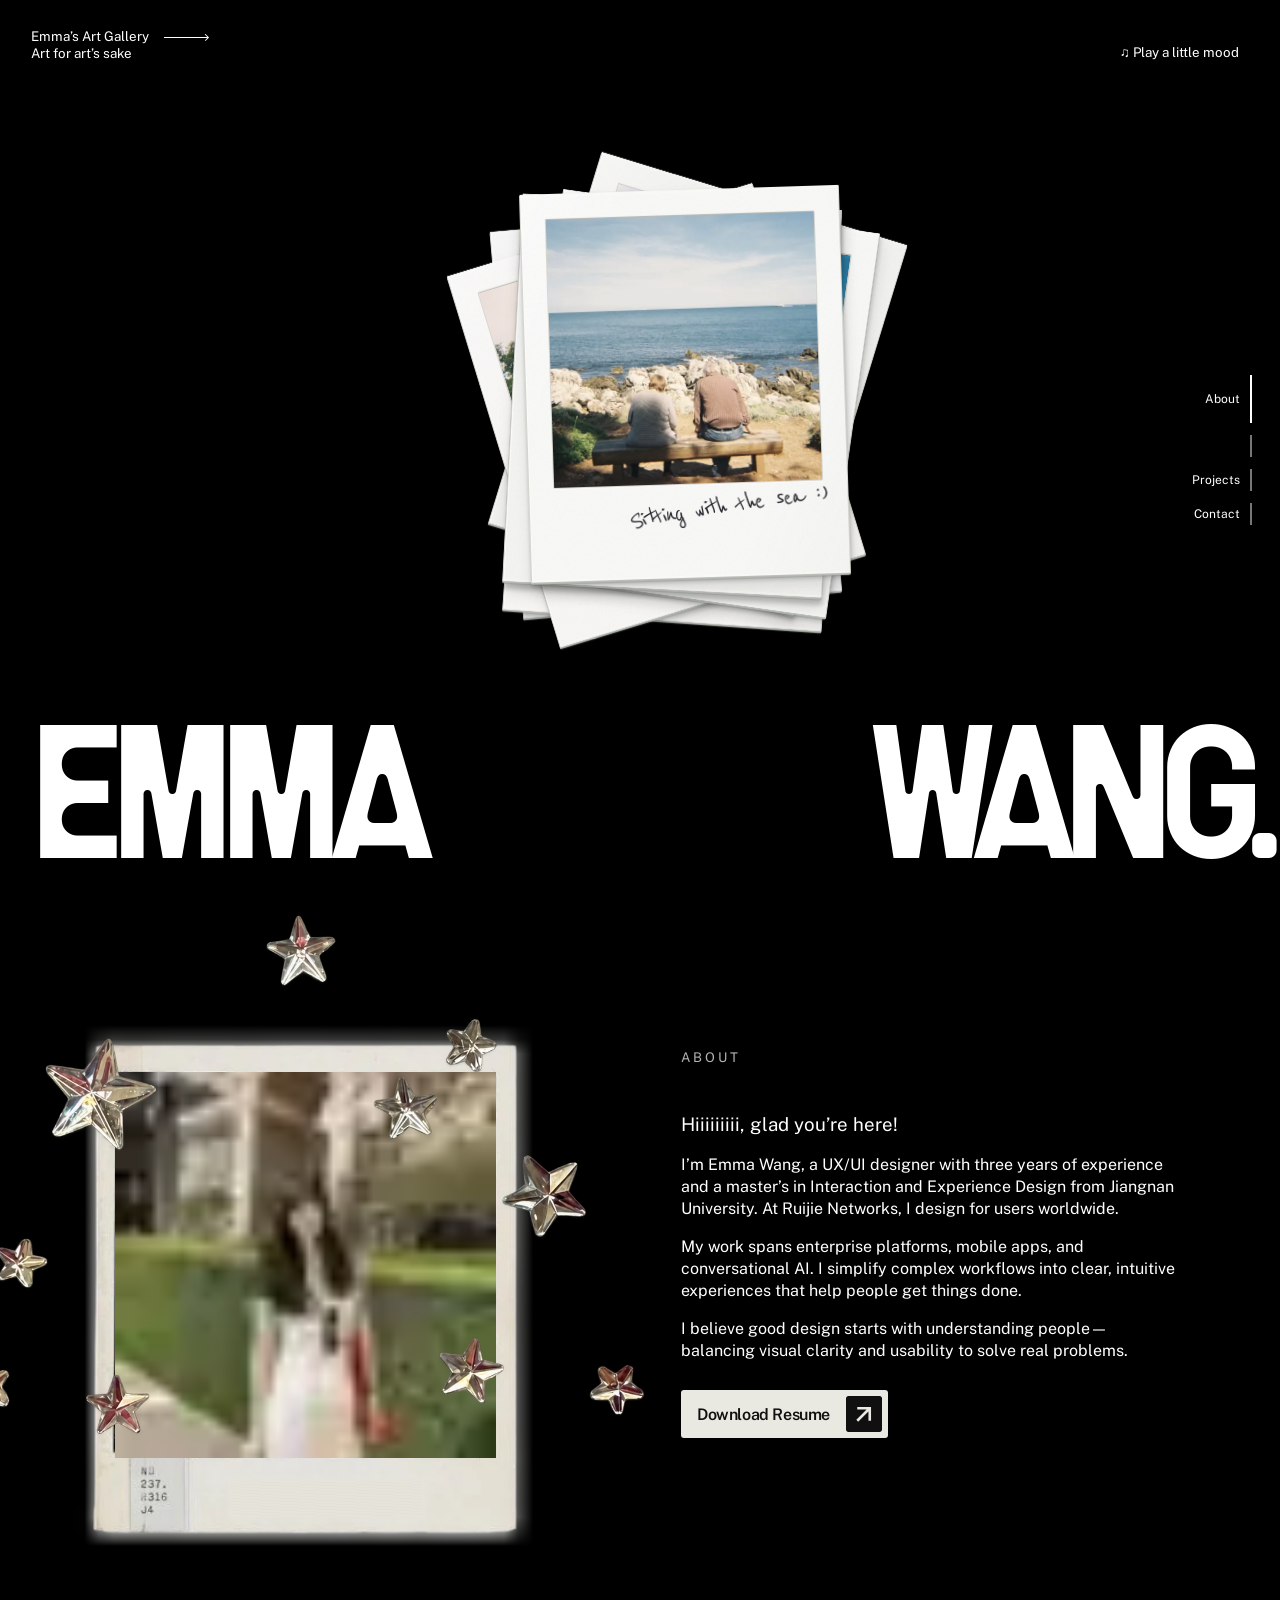
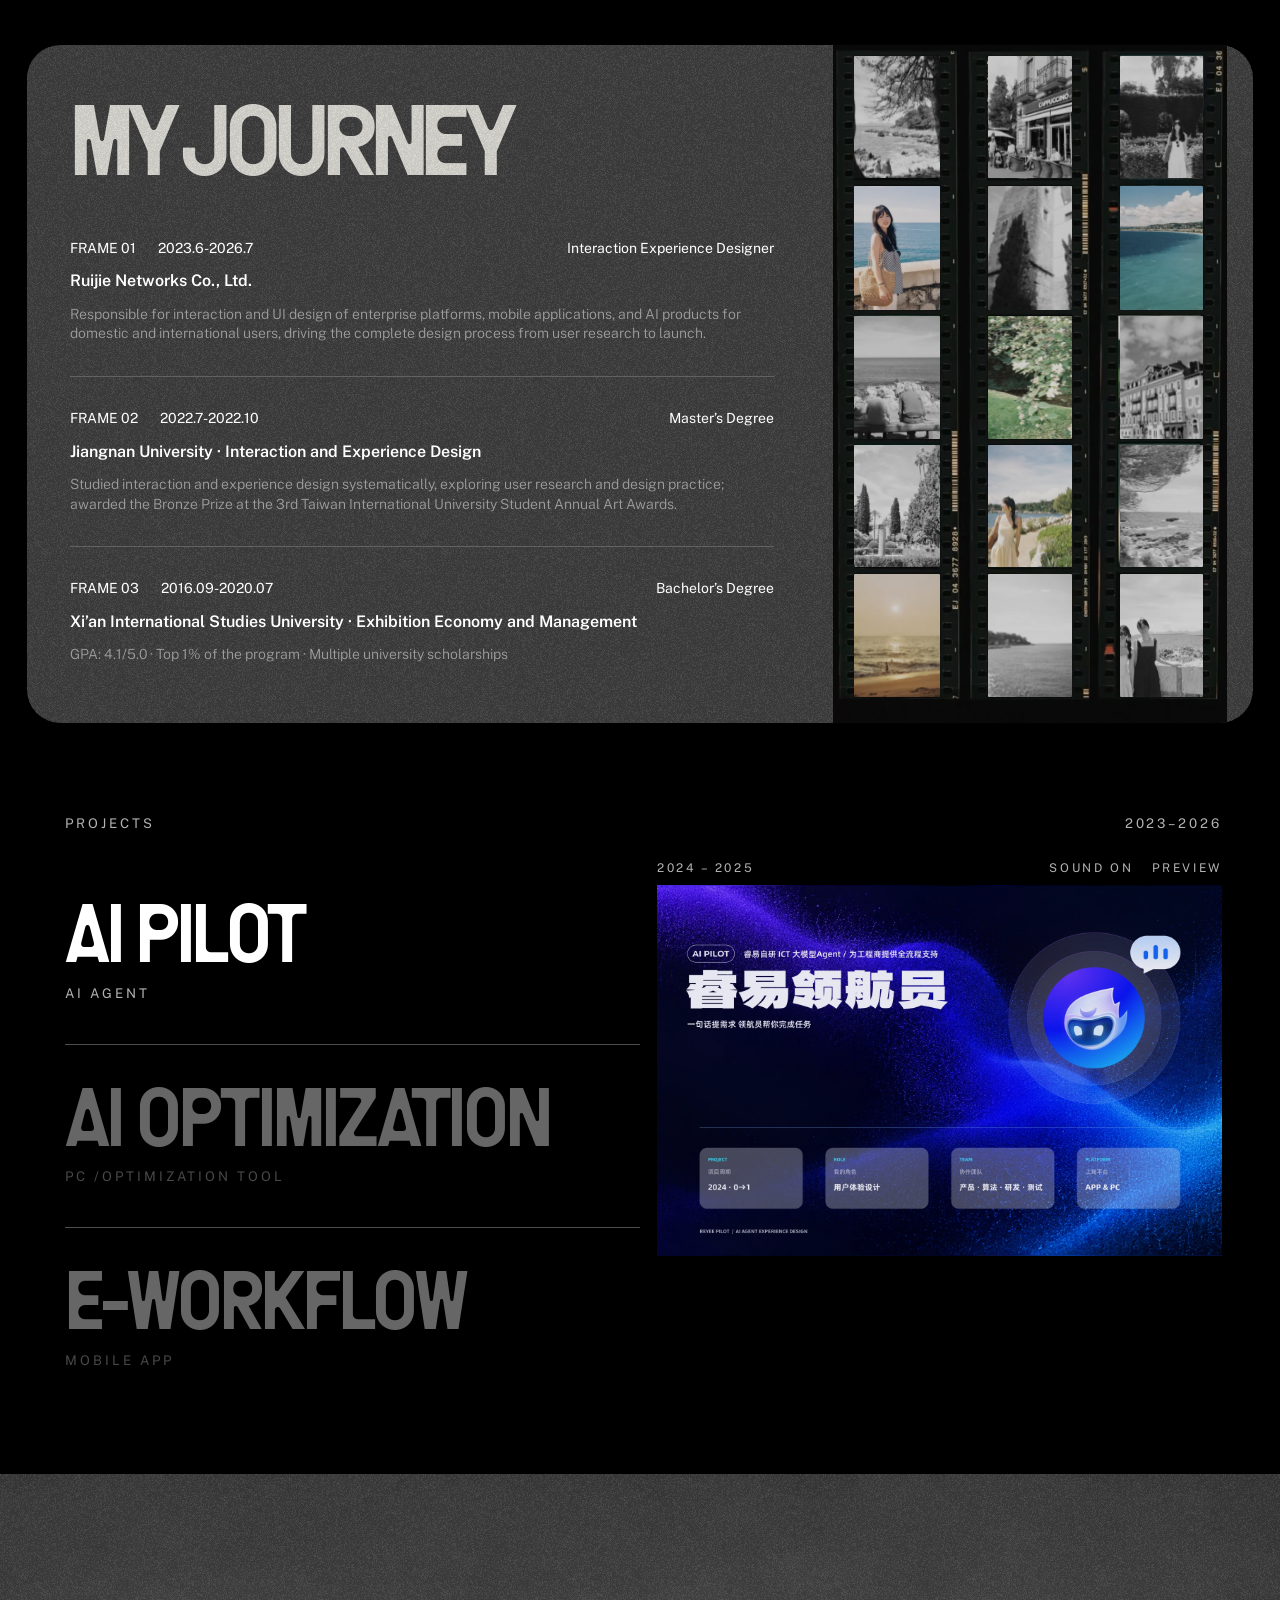
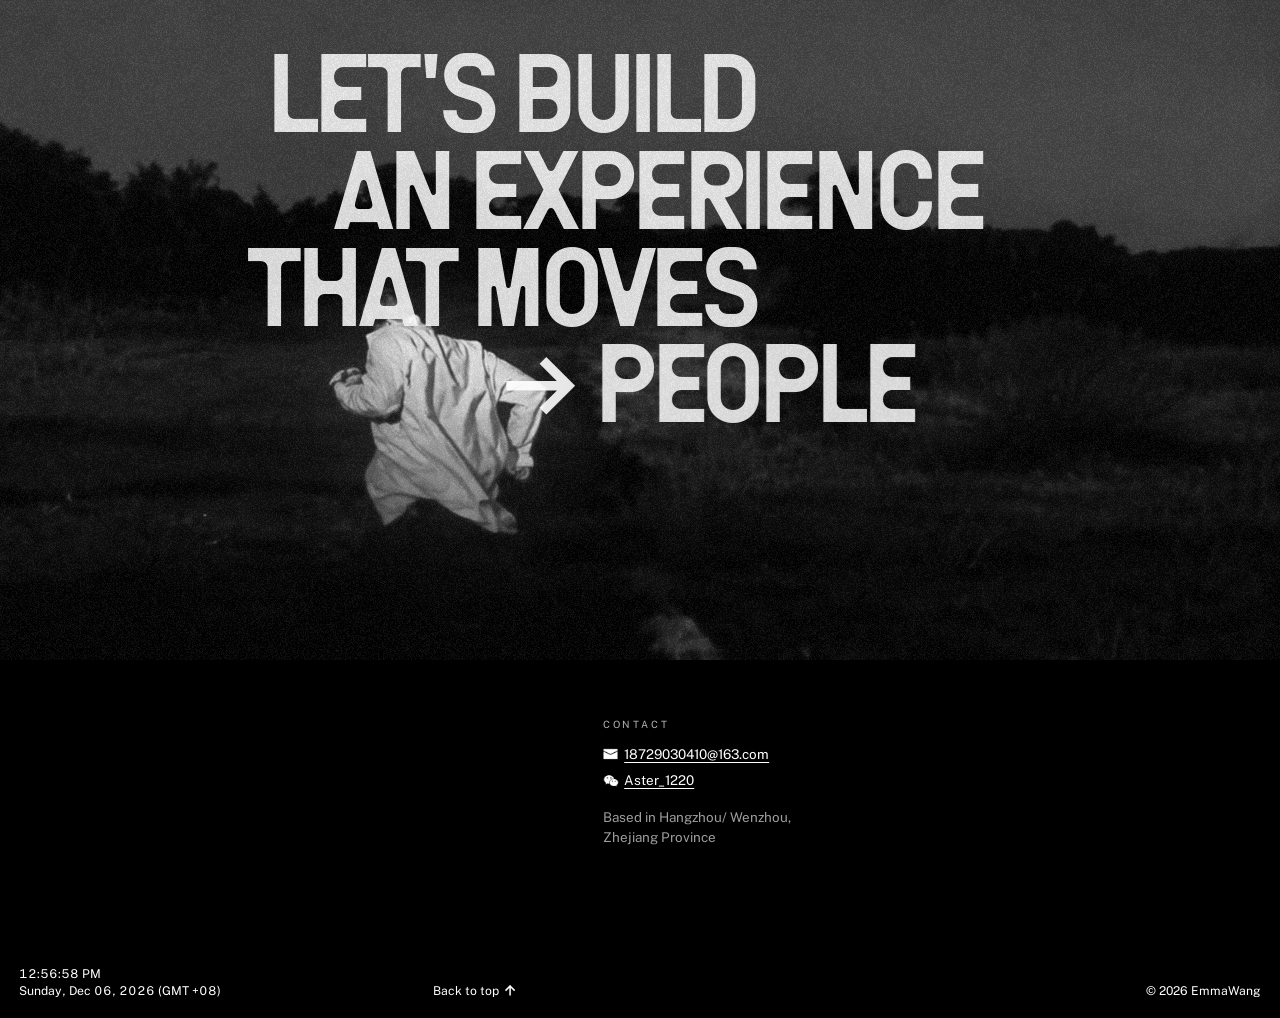
==== commit 81d63ce5: "Prevent empty photo panels during mobile loading" ====
--- a/index.html
+++ b/index.html
@@ -1,6 +1,6 @@
 <!doctype html>
 <html lang="en">
-<head><meta charset="UTF-8"><meta name="viewport" content="width=device-width,initial-scale=1"><meta name="theme-color" content="#000000"><meta name="description" content="Emma Wang — UX/UI and interaction designer. Enterprise platforms, mobile applications, and conversational AI."><title>Emma Wang — Interaction Designer</title><link rel="preload" href="assets/public-sans-400.ttf" as="font" type="font/ttf" crossorigin><link rel="stylesheet" href="styles.css?v=mobile-fast-1"><script src="app.js?v=mobile-fast-1" defer></script></head>
+<head><meta charset="UTF-8"><meta name="viewport" content="width=device-width,initial-scale=1"><meta name="theme-color" content="#000000"><meta name="description" content="Emma Wang — UX/UI and interaction designer. Enterprise platforms, mobile applications, and conversational AI."><title>Emma Wang — Interaction Designer</title><link rel="preload" href="assets/public-sans-400.ttf" as="font" type="font/ttf" crossorigin><link rel="stylesheet" href="styles.css?v=mobile-loading-2"><script src="app.js?v=mobile-loading-2" defer></script></head>
 <body>
 
 <a class="skip" href="#about">Skip to content</a>
@@ -13,16 +13,16 @@
 </section>
 <section class="about screen" id="about" data-section="about" aria-labelledby="about-heading">
 <div class="portrait" aria-label="Emma’s portrait surrounded by silver stars">
-<div class="photo-turn"><div class="photo-front"><img class="portrait-frame" src="assets/asset-2.webp" alt="" loading="lazy" decoding="async"><div class="portrait-crop"><img src="assets/asset-3.png" alt="Emma in a garden" loading="lazy" decoding="async"></div></div><div class="photo-back" aria-hidden="true"><p lang="la">Per Aspera Ad Astra.</p></div></div>
+<div class="photo-turn"><div class="photo-front"><img class="portrait-frame" src="assets/asset-2.webp" alt="" loading="lazy" decoding="async" style="background-image:url([data-uri]);background-size:cover;background-position:center;"><div class="portrait-crop"><img src="assets/asset-3.png" srcset="assets/asset-3-mobile.webp 640w, assets/asset-3.png 1080w" sizes="(max-width:760px) 100vw, 100vw" alt="Emma in a garden" loading="lazy" decoding="async" style="background-image:url([data-uri]);background-size:cover;background-position:center;"></div></div><div class="photo-back" aria-hidden="true"><p lang="la">Per Aspera Ad Astra.</p></div></div>
 <button class="photo-toggle" type="button" aria-label="翻看照片背面的手写寄语" aria-pressed="false" title="Click to turn the photo"></button>
 <div class="stars-crop" aria-hidden="true"><div class="star-field"><span class="silver-star" style="left:44.303797%;top:16.955539%;width:11.392405%;height:10.173323%;--sprite-size:877.777778% 982.962963%;--sprite-pos:50.000000% 18.875839%"></span><span class="silver-star" style="left:69.789030%;top:29.992464%;width:8.860759%;height:8.138659%;--sprite-size:1128.571429% 1228.703704%;--sprite-pos:76.574074% 32.649713%"></span><span class="silver-star" style="left:12.827004%;top:32.554635%;width:17.299578%;height:15.448380%;--sprite-size:578.048780% 647.317073%;--sprite-pos:15.510204% 38.502674%"></span><span class="silver-star" style="left:59.662447%;top:37.302185%;width:10.464135%;height:9.344386%;--sprite-size:955.645161% 1070.161290%;--sprite-pos:66.635250% 41.147132%"></span><span class="silver-star" style="left:78.059072%;top:47.098719%;width:13.164557%;height:11.831198%;--sprite-size:759.615385% 845.222930%;--sprite-pos:89.893100% 53.418803%"></span><span class="silver-star" style="left:5.907173%;top:58.025622%;width:8.776371%;height:7.535795%;--sprite-size:1139.423077% 1327.000000%;--sprite-pos:6.475486% 62.754686%"></span><span class="silver-star" style="left:0.000000%;top:73.474002%;width:9.367089%;height:8.138659%;--sprite-size:1067.567568% 1228.703704%;--sprite-pos:0.000000% 79.983593%"></span><span class="silver-star" style="left:18.565401%;top:75.207234%;width:10.548523%;height:8.967596%;--sprite-size:948.000000% 1115.126050%;--sprite-pos:20.754717% 82.615894%"></span><span class="silver-star" style="left:68.945148%;top:70.535041%;width:10.717300%;height:9.645818%;--sprite-size:933.070866% 1036.718750%;--sprite-pos:77.221172% 78.065054%"></span><span class="silver-star" style="left:90.126582%;top:73.926149%;width:9.367089%;height:8.138659%;--sprite-size:1067.567568% 1228.703704%;--sprite-pos:99.441341% 80.475800%"></span></div></div>
 </div>
 <div class="about-copy"><h2 class="eyebrow" id="about-heading">ABOUT</h2><div class="bio"><p class="greeting">Hiiiiiiiii, glad you’re here!</p><p>I’m Emma Wang, a UX/UI designer with three years of experience and a master’s in Interaction and Experience Design from Jiangnan University. At Ruijie Networks, I design for users worldwide.</p><p>My work spans enterprise platforms, mobile apps, and conversational AI. I simplify complex workflows into clear, intuitive experiences that help people get things done.</p><p>I believe good design starts with understanding people—balancing visual clarity and usability to solve real problems.</p></div><button id="resume" aria-label="Download Resume"><span class="resume-label"><span>Download Resume</span><span aria-hidden="true">Download Resume</span></span><span class="resume-icon" aria-hidden="true"><span class="resume-icon-bg"></span><svg viewBox="0 0 24 24" fill="none" aria-hidden="true"><path d="M6 18 18 6M6 6h12v12" stroke="currentColor" stroke-width="2.5"/></svg><svg viewBox="0 0 24 24" fill="none" aria-hidden="true"><path d="M6 18 18 6M6 6h12v12" stroke="currentColor" stroke-width="2.5"/></svg></span></button></div>
 </section>
-<section class="experience film-experience screen" id="experience" data-section="experience" aria-label="Experience and education"><h2 class="film-title">MY JOURNEY</h2><div class="film-history"><article><div class="film-meta"><span>FRAME 01</span><time>2023.6-2026.7</time><span>Interaction Experience Designer</span></div><h3>Ruijie Networks Co., Ltd.</h3><p>Responsible for interaction and UI design of enterprise platforms, mobile applications, and AI products for domestic and international users, driving the complete design process from user research to launch.</p></article><div class="film-divider" aria-hidden="true"></div><article><div class="film-meta"><span>FRAME 02</span><time>2022.7-2022.10</time><span>Master’s Degree</span></div><h3>Jiangnan University · Interaction and Experience Design</h3><p>Studied interaction and experience design systematically, exploring user research and design practice; awarded the Bronze Prize at the 3rd Taiwan International University Student Annual Art Awards.</p></article><div class="film-divider" aria-hidden="true"></div><article><div class="film-meta"><span>FRAME 03</span><time>2016.09-2020.07</time><span>Bachelor’s Degree</span></div><h3>Xi’an International Studies University · Exhibition Economy and Management</h3><p>GPA: 4.1/5.0 · Top 1% of the program · Multiple university scholarships</p></article></div><div class="film-art" aria-label="Photographic film strips"><img src="assets/experience/film-journey.webp" loading="lazy" alt="" width="591" height="1050" decoding="async"><span class="journey-film-frame" style="left:5.2910%;top:4.0715%;width:21.6931%;height:17.4777%"><img src="assets/home-photos/photo-24-thumb.webp" alt="" loading="lazy" style="object-position:50% 50%" decoding="async"></span><span class="journey-film-frame is-developed" style="left:5.2910%;top:22.6415%;width:21.6931%;height:17.7756%"><img src="assets/home-photos/photo-18-thumb.webp" alt="" loading="lazy" style="object-position:56% 48%" decoding="async"></span><span class="journey-film-frame" style="left:5.2910%;top:41.2115%;width:21.6931%;height:17.6763%"><img src="assets/home-photos/photo-23-thumb.webp" alt="" loading="lazy" style="object-position:55% 60%" decoding="async"></span><span class="journey-film-frame" style="left:5.2910%;top:59.6822%;width:21.6931%;height:17.3784%"><img src="assets/home-photos/photo-20-thumb.webp" alt="" loading="lazy" style="object-position:50% 50%" decoding="async"></span><span class="journey-film-frame is-developed" style="left:5.2910%;top:78.1529%;width:21.6931%;height:17.5770%"><img src="assets/home-photos/photo-10-thumb.webp" alt="" loading="lazy" style="object-position:50% 50%" decoding="async"></span><span class="journey-film-frame" style="left:39.3298%;top:4.0715%;width:21.1640%;height:17.4777%"><img src="assets/home-photos/photo-03-thumb.webp" alt="" loading="lazy" style="object-position:48% 50%" decoding="async"></span><span class="journey-film-frame" style="left:39.3298%;top:22.6415%;width:21.1640%;height:17.7756%"><img src="assets/home-photos/photo-25-thumb.webp" alt="" loading="lazy" style="object-position:52% 50%" decoding="async"></span><span class="journey-film-frame is-developed" style="left:39.3298%;top:41.2115%;width:21.1640%;height:17.6763%"><img src="assets/home-photos/photo-13-thumb.webp" alt="" loading="lazy" style="object-position:50% 50%" decoding="async"></span><span class="journey-film-frame is-developed" style="left:39.3298%;top:59.6822%;width:21.1640%;height:17.3784%"><img src="assets/home-photos/photo-16-thumb.webp" alt="" loading="lazy" style="object-position:0% 50%" decoding="async"></span><span class="journey-film-frame" style="left:39.3298%;top:78.1529%;width:21.1640%;height:17.5770%"><img src="assets/home-photos/photo-04-thumb.webp" alt="" loading="lazy" style="object-position:50% 50%" decoding="async"></span><span class="journey-film-frame" style="left:72.6631%;top:4.0715%;width:21.1640%;height:17.4777%"><img src="assets/home-photos/photo-17-thumb.webp" alt="" loading="lazy" style="object-position:53% 50%" decoding="async"></span><span class="journey-film-frame is-developed" style="left:72.6631%;top:22.6415%;width:21.1640%;height:17.7756%"><img src="assets/home-photos/photo-07-thumb.webp" alt="" loading="lazy" style="object-position:60% 50%" decoding="async"></span><span class="journey-film-frame" style="left:72.6631%;top:41.2115%;width:21.1640%;height:17.6763%"><img src="assets/home-photos/photo-09-thumb.webp" alt="" loading="lazy" style="object-position:50% 50%" decoding="async"></span><span class="journey-film-frame" style="left:72.6631%;top:59.6822%;width:21.1640%;height:17.3784%"><img src="assets/home-photos/photo-26-thumb.webp" alt="" loading="lazy" style="object-position:50% 50%" decoding="async"></span><span class="journey-film-frame" style="left:72.6631%;top:78.1529%;width:21.1640%;height:17.5770%"><img src="assets/home-photos/photo-15-thumb.webp" alt="" loading="lazy" style="object-position:36% 50%" decoding="async"></span></div></section>
-<section class="projects screen" id="projects" data-section="projects" aria-labelledby="projects-heading"><div class="section-heading"><h2 class="eyebrow" id="projects-heading">PROJECTS</h2><span class="eyebrow">2023–2026</span></div><div class="project-layout"><div class="project-list" role="tablist" aria-label="Selected projects" aria-orientation="vertical"><button class="project active" role="tab" id="project-0" aria-selected="true" aria-controls="project-preview" data-project="0"><span>AI Pilot</span><small>AI AGENT</small></button><div class="rule"><img src="assets/asset-8.svg" alt="" decoding="async"></div><button class="project" role="tab" id="project-1" aria-selected="false" aria-controls="project-preview" tabindex="-1" data-project="1"><span>AI Optimization</span><small>PC /OPTIMIZATION TOOL</small></button><div class="rule"><img src="assets/asset-8.svg" alt="" decoding="async"></div><button class="project" role="tab" id="project-2" aria-selected="false" aria-controls="project-preview" tabindex="-1" data-project="2"><span>E-Workflow</span><small>MOBILE APP</small></button></div><div class="preview" role="tabpanel" id="project-preview" aria-labelledby="project-0" tabindex="0"><div class="preview-meta"><span id="project-year">2024 – 2025</span><button id="film-sound" type="button" aria-label="Projector sound" aria-pressed="true">SOUND ON</button><span>PREVIEW</span></div><button class="preview-image" id="open-project" aria-label="View AI Pilot project"><img src="assets/project-covers/ai-pilot.webp" alt="AI Pilot — 睿易领航员 project cover" width="3288" height="2154" decoding="async" loading="lazy"></button></div></div></section>
+<section class="experience film-experience screen" id="experience" data-section="experience" aria-label="Experience and education"><h2 class="film-title">MY JOURNEY</h2><div class="film-history"><article><div class="film-meta"><span>FRAME 01</span><time>2023.6-2026.7</time><span>Interaction Experience Designer</span></div><h3>Ruijie Networks Co., Ltd.</h3><p>Responsible for interaction and UI design of enterprise platforms, mobile applications, and AI products for domestic and international users, driving the complete design process from user research to launch.</p></article><div class="film-divider" aria-hidden="true"></div><article><div class="film-meta"><span>FRAME 02</span><time>2022.7-2022.10</time><span>Master’s Degree</span></div><h3>Jiangnan University · Interaction and Experience Design</h3><p>Studied interaction and experience design systematically, exploring user research and design practice; awarded the Bronze Prize at the 3rd Taiwan International University Student Annual Art Awards.</p></article><div class="film-divider" aria-hidden="true"></div><article><div class="film-meta"><span>FRAME 03</span><time>2016.09-2020.07</time><span>Bachelor’s Degree</span></div><h3>Xi’an International Studies University · Exhibition Economy and Management</h3><p>GPA: 4.1/5.0 · Top 1% of the program · Multiple university scholarships</p></article></div><div class="film-art" aria-label="Photographic film strips"><img src="assets/experience/film-journey.webp" loading="lazy" alt="" width="591" height="1050" decoding="async" style="background-image:url([data-uri]);background-size:cover;background-position:center;"><span class="journey-film-frame" style="left:5.2910%;top:4.0715%;width:21.6931%;height:17.4777%"><img src="assets/home-photos/photo-24-thumb.webp" alt="" loading="lazy" style="background-image:url([data-uri]);background-size:cover;background-position:center;object-position:50% 50%" decoding="async"></span><span class="journey-film-frame is-developed" style="left:5.2910%;top:22.6415%;width:21.6931%;height:17.7756%"><img src="assets/home-photos/photo-18-thumb.webp" alt="" loading="lazy" style="background-image:url([data-uri]);background-size:cover;background-position:center;object-position:56% 48%" decoding="async"></span><span class="journey-film-frame" style="left:5.2910%;top:41.2115%;width:21.6931%;height:17.6763%"><img src="assets/home-photos/photo-23-thumb.webp" alt="" loading="lazy" style="background-image:url([data-uri]);background-size:cover;background-position:center;object-position:55% 60%" decoding="async"></span><span class="journey-film-frame" style="left:5.2910%;top:59.6822%;width:21.6931%;height:17.3784%"><img src="assets/home-photos/photo-20-thumb.webp" alt="" loading="lazy" style="background-image:url([data-uri]);background-size:cover;background-position:center;object-position:50% 50%" decoding="async"></span><span class="journey-film-frame is-developed" style="left:5.2910%;top:78.1529%;width:21.6931%;height:17.5770%"><img src="assets/home-photos/photo-10-thumb.webp" alt="" loading="lazy" style="background-image:url([data-uri]);background-size:cover;background-position:center;object-position:50% 50%" decoding="async"></span><span class="journey-film-frame" style="left:39.3298%;top:4.0715%;width:21.1640%;height:17.4777%"><img src="assets/home-photos/photo-03-thumb.webp" alt="" loading="lazy" style="background-image:url([data-uri]);background-size:cover;background-position:center;object-position:48% 50%" decoding="async"></span><span class="journey-film-frame" style="left:39.3298%;top:22.6415%;width:21.1640%;height:17.7756%"><img src="assets/home-photos/photo-25-thumb.webp" alt="" loading="lazy" style="background-image:url([data-uri]);background-size:cover;background-position:center;object-position:52% 50%" decoding="async"></span><span class="journey-film-frame is-developed" style="left:39.3298%;top:41.2115%;width:21.1640%;height:17.6763%"><img src="assets/home-photos/photo-13-thumb.webp" alt="" loading="lazy" style="background-image:url([data-uri]);background-size:cover;background-position:center;object-position:50% 50%" decoding="async"></span><span class="journey-film-frame is-developed" style="left:39.3298%;top:59.6822%;width:21.1640%;height:17.3784%"><img src="assets/home-photos/photo-16-thumb.webp" alt="" loading="lazy" style="background-image:url([data-uri]);background-size:cover;background-position:center;object-position:0% 50%" decoding="async"></span><span class="journey-film-frame" style="left:39.3298%;top:78.1529%;width:21.1640%;height:17.5770%"><img src="assets/home-photos/photo-04-thumb.webp" alt="" loading="lazy" style="background-image:url([data-uri]);background-size:cover;background-position:center;object-position:50% 50%" decoding="async"></span><span class="journey-film-frame" style="left:72.6631%;top:4.0715%;width:21.1640%;height:17.4777%"><img src="assets/home-photos/photo-17-thumb.webp" alt="" loading="lazy" style="background-image:url([data-uri]);background-size:cover;background-position:center;object-position:53% 50%" decoding="async"></span><span class="journey-film-frame is-developed" style="left:72.6631%;top:22.6415%;width:21.1640%;height:17.7756%"><img src="assets/home-photos/photo-07-thumb.webp" alt="" loading="lazy" style="background-image:url([data-uri]);background-size:cover;background-position:center;object-position:60% 50%" decoding="async"></span><span class="journey-film-frame" style="left:72.6631%;top:41.2115%;width:21.1640%;height:17.6763%"><img src="assets/home-photos/photo-09-thumb.webp" alt="" loading="lazy" style="background-image:url([data-uri]);background-size:cover;background-position:center;object-position:50% 50%" decoding="async"></span><span class="journey-film-frame" style="left:72.6631%;top:59.6822%;width:21.1640%;height:17.3784%"><img src="assets/home-photos/photo-26-thumb.webp" alt="" loading="lazy" style="background-image:url([data-uri]);background-size:cover;background-position:center;object-position:50% 50%" decoding="async"></span><span class="journey-film-frame" style="left:72.6631%;top:78.1529%;width:21.1640%;height:17.5770%"><img src="assets/home-photos/photo-15-thumb.webp" alt="" loading="lazy" style="background-image:url([data-uri]);background-size:cover;background-position:center;object-position:36% 50%" decoding="async"></span></div></section>
+<section class="projects screen" id="projects" data-section="projects" aria-labelledby="projects-heading"><div class="section-heading"><h2 class="eyebrow" id="projects-heading">PROJECTS</h2><span class="eyebrow">2023–2026</span></div><div class="project-layout"><div class="project-list" role="tablist" aria-label="Selected projects" aria-orientation="vertical"><button class="project active" role="tab" id="project-0" aria-selected="true" aria-controls="project-preview" data-project="0"><span>AI Pilot</span><small>AI AGENT</small></button><div class="rule"><img src="assets/asset-8.svg" alt="" decoding="async"></div><button class="project" role="tab" id="project-1" aria-selected="false" aria-controls="project-preview" tabindex="-1" data-project="1"><span>AI Optimization</span><small>PC /OPTIMIZATION TOOL</small></button><div class="rule"><img src="assets/asset-8.svg" alt="" decoding="async"></div><button class="project" role="tab" id="project-2" aria-selected="false" aria-controls="project-preview" tabindex="-1" data-project="2"><span>E-Workflow</span><small>MOBILE APP</small></button></div><div class="preview" role="tabpanel" id="project-preview" aria-labelledby="project-0" tabindex="0"><div class="preview-meta"><span id="project-year">2024 – 2025</span><button id="film-sound" type="button" aria-label="Projector sound" aria-pressed="true">SOUND ON</button><span>PREVIEW</span></div><button class="preview-image" id="open-project" aria-label="View AI Pilot project"><img src="assets/project-covers/ai-pilot.webp" alt="AI Pilot — 睿易领航员 project cover" width="3288" height="2154" decoding="async" loading="lazy" style="background-image:url([data-uri]);background-size:cover;background-position:center;"></button></div></div></section>
 <section class="contact-scene screen" id="contact" data-section="contact" aria-labelledby="contact-heading">
-<div class="contact-landscape"><img class="contact-landscape-image" src="assets/contact/landscape.webp" alt="" width="3840" height="2356" loading="lazy" decoding="async">
+<div class="contact-landscape"><img class="contact-landscape-image" src="assets/contact/landscape.webp" srcset="assets/contact/landscape-mobile.webp 960w, assets/contact/landscape.webp 3840w" sizes="(max-width:760px) 100vw, 100vw" alt="" width="3840" height="2356" loading="lazy" decoding="async" style="background-image:url([data-uri]);background-size:cover;background-position:center;">
 <h2 class="contact-statement" id="contact-heading" aria-label="Let’s build an experience that moves people"><span class="contact-line line-one">LET'S BUILD</span><span class="contact-line line-two">AN EXPERIENCE</span><span class="contact-line line-three">THAT MOVES</span><span class="contact-line line-four"><svg class="contact-arrow" viewBox="0 0 100 100" fill="none" aria-hidden="true"><path d="M8 50h78M54 18l32 32-32 32" stroke="currentColor" stroke-width="12"/></svg><span>PEOPLE</span></span></h2>
 </div>
 <footer class="contact-footer"><address class="contact-details"><h3>CONTACT</h3><a href="mailto:18729030410@163.com"><img class="contact-method-icon" src="assets/contact/email-icon.webp" alt="" aria-hidden="true" decoding="async"> 18729030410@163.com</a><button type="button" id="wechat"><img class="contact-method-icon" src="assets/contact/wechat-icon.webp" alt="" aria-hidden="true" decoding="async"> Aster_1220</button><p>Based in Hangzhou/ Wenzhou,<br>Zhejiang Province</p></address>
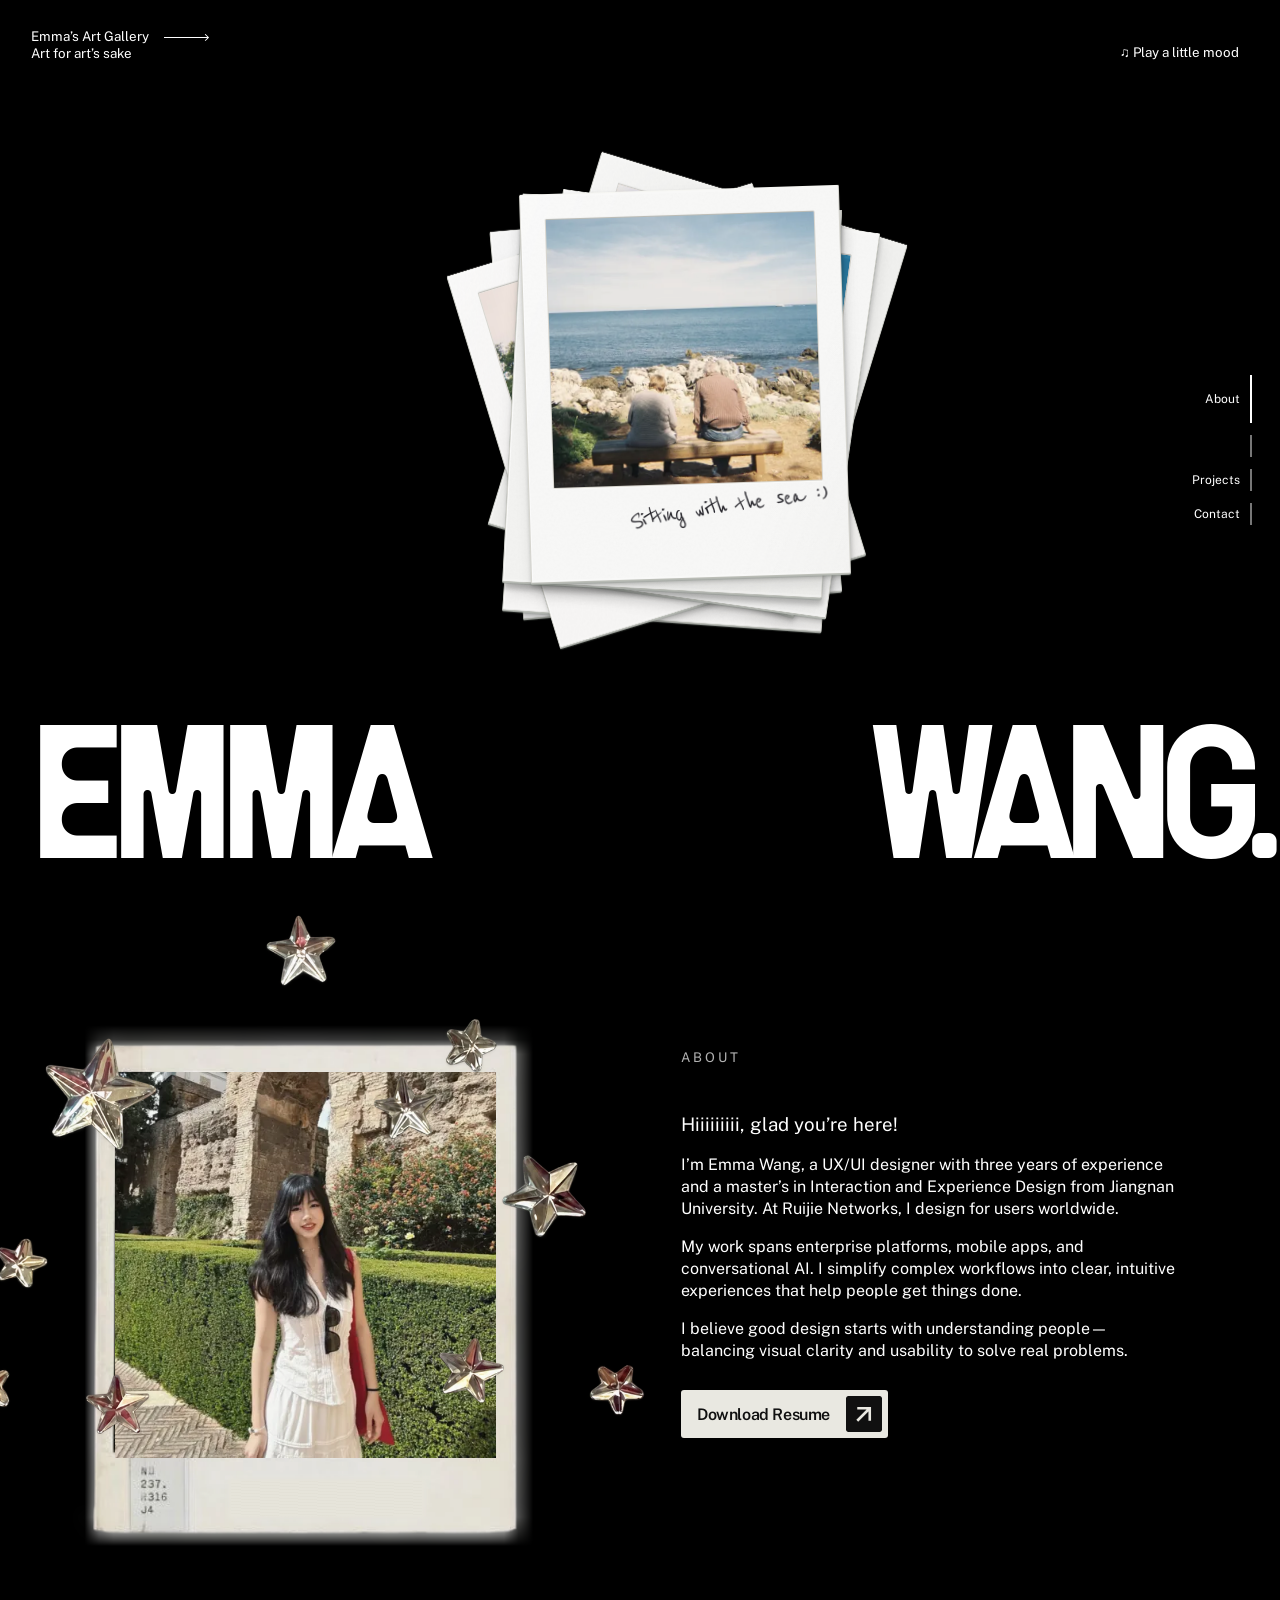
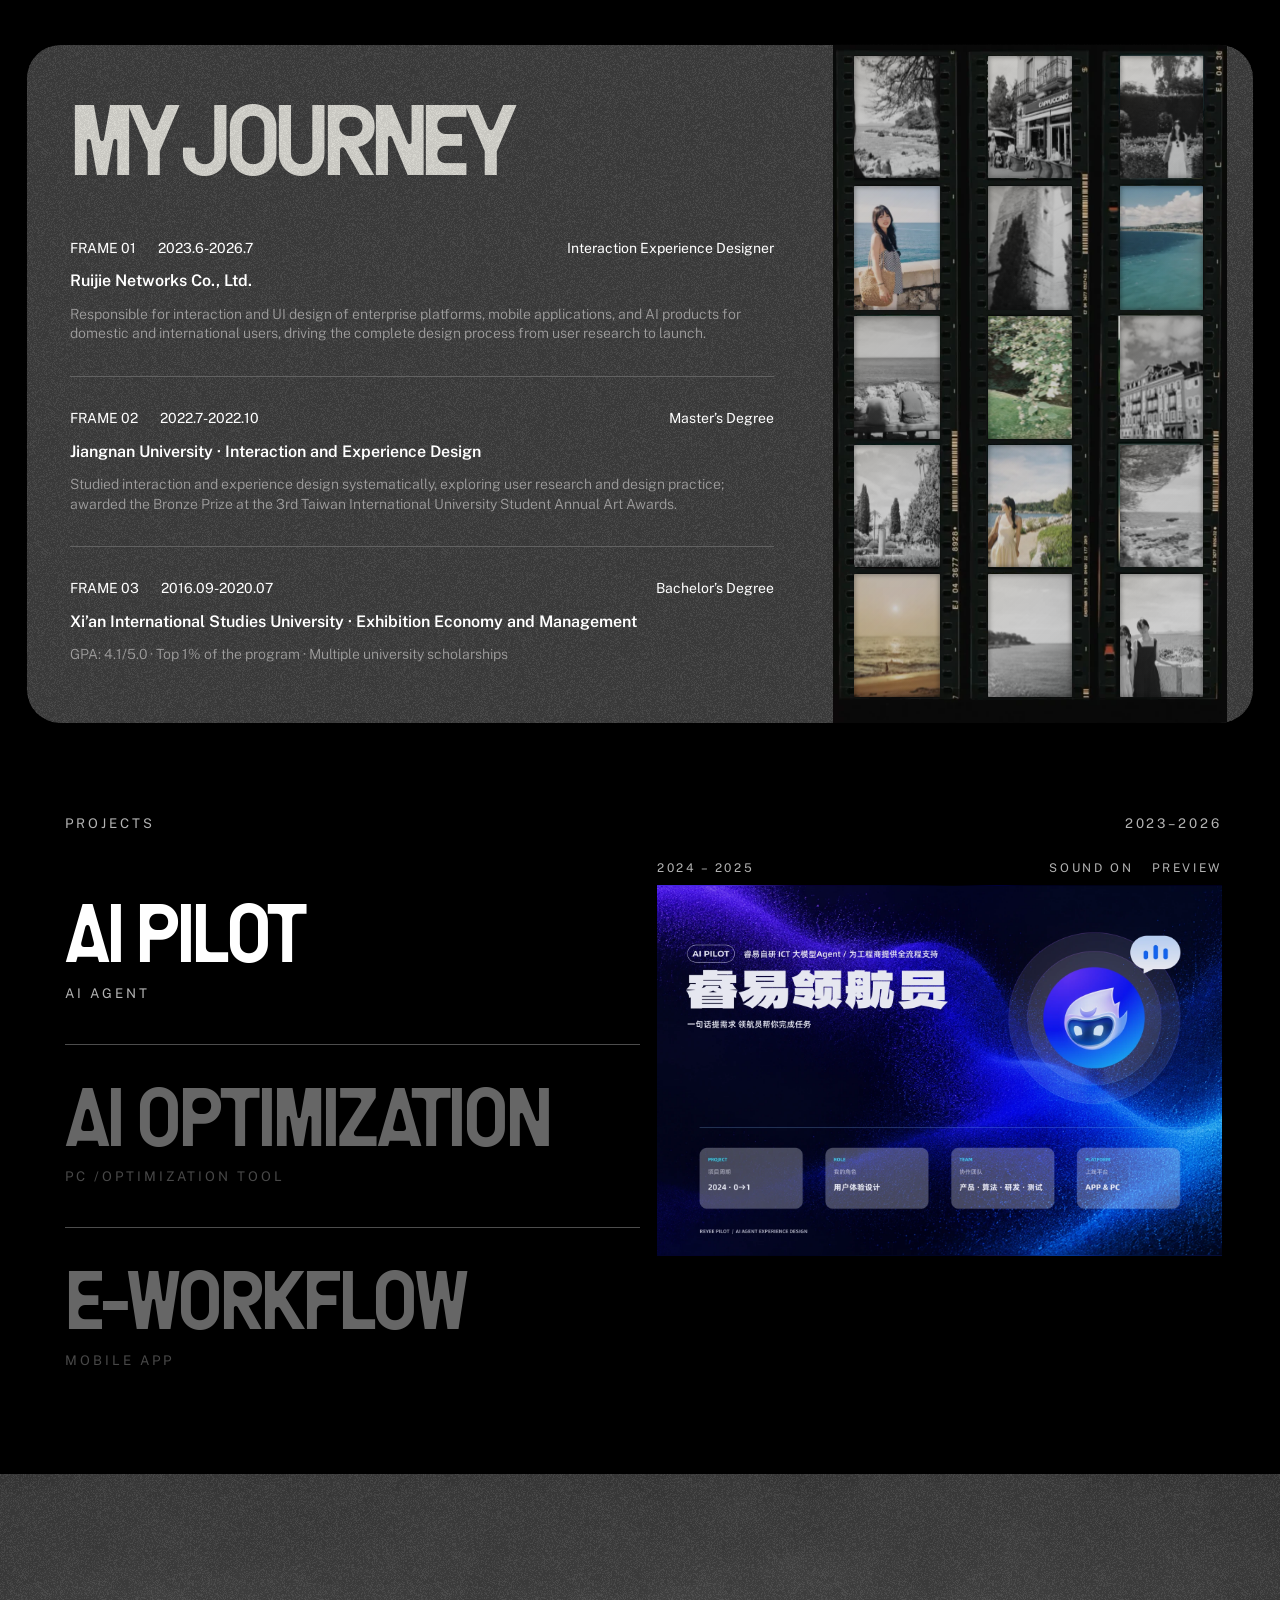
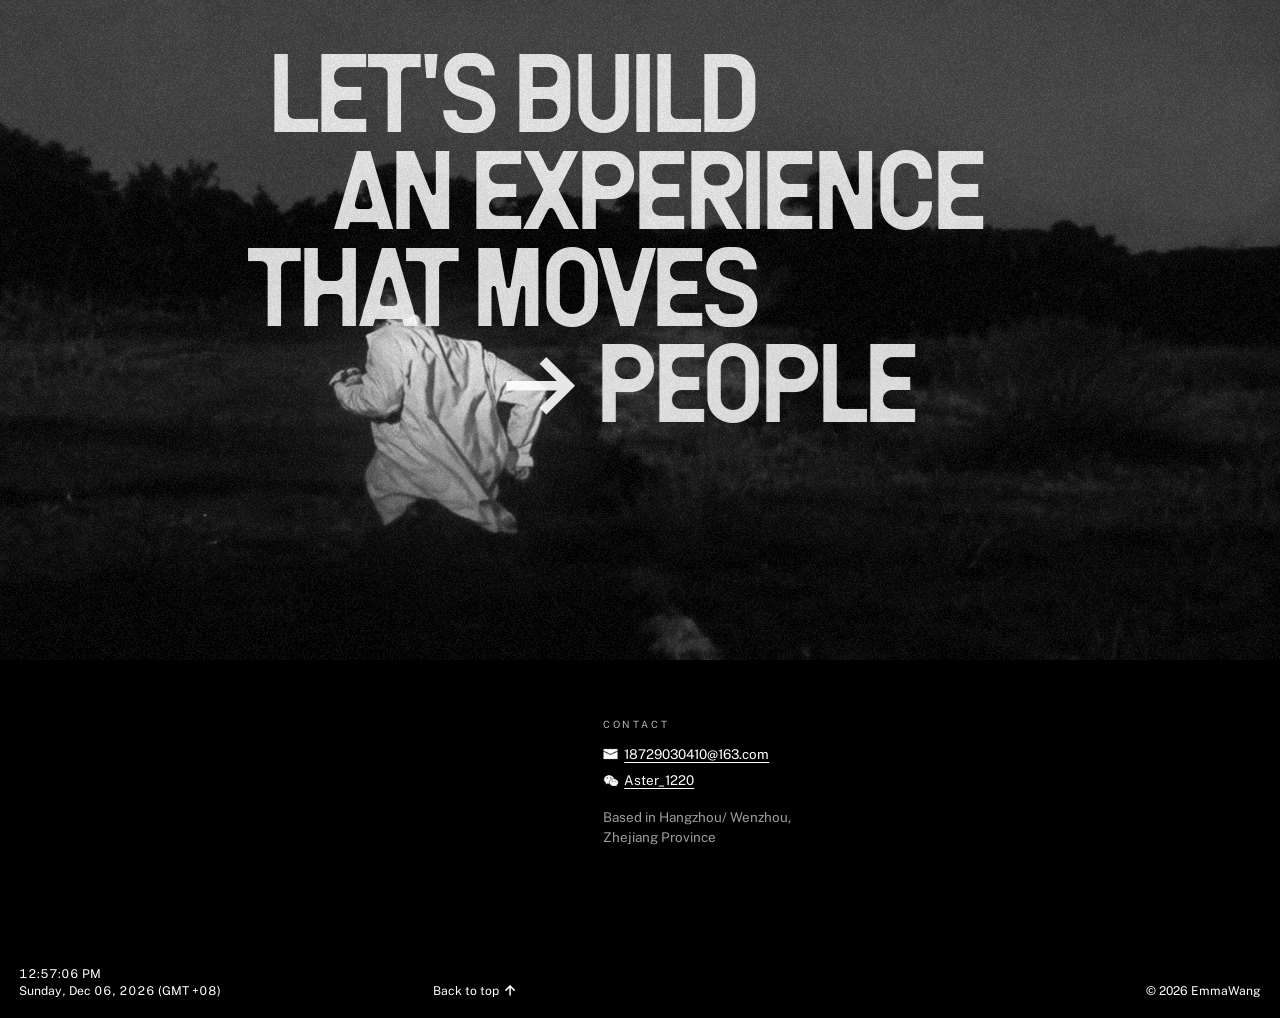
==== commit b04c05b0: "Fix touch project selection and prioritize about portrait" ====
--- a/index.html
+++ b/index.html
@@ -1,6 +1,6 @@
 <!doctype html>
 <html lang="en">
-<head><meta charset="UTF-8"><meta name="viewport" content="width=device-width,initial-scale=1"><meta name="theme-color" content="#000000"><meta name="description" content="Emma Wang — UX/UI and interaction designer. Enterprise platforms, mobile applications, and conversational AI."><title>Emma Wang — Interaction Designer</title><link rel="preload" href="assets/public-sans-400.ttf" as="font" type="font/ttf" crossorigin><link rel="stylesheet" href="styles.css?v=mobile-loading-2"><script src="app.js?v=mobile-loading-2" defer></script></head>
+<head><meta charset="UTF-8"><meta name="viewport" content="width=device-width,initial-scale=1"><meta name="theme-color" content="#000000"><meta name="description" content="Emma Wang — UX/UI and interaction designer. Enterprise platforms, mobile applications, and conversational AI."><title>Emma Wang — Interaction Designer</title><link rel="preload" href="assets/public-sans-400.ttf" as="font" type="font/ttf" crossorigin><link rel="stylesheet" href="styles.css?v=mobile-project-fix-1"><script src="app.js?v=mobile-project-fix-1" defer></script><link rel="preload" as="image" href="assets/portrait-800.webp" imagesrcset="assets/portrait-480.webp 480w, assets/portrait-800.webp 800w" imagesizes="(max-width:760px) 55vw, 30vw"></head>
 <body>
 
 <a class="skip" href="#about">Skip to content</a>
@@ -13,7 +13,7 @@
 </section>
 <section class="about screen" id="about" data-section="about" aria-labelledby="about-heading">
 <div class="portrait" aria-label="Emma’s portrait surrounded by silver stars">
-<div class="photo-turn"><div class="photo-front"><img class="portrait-frame" src="assets/asset-2.webp" alt="" loading="lazy" decoding="async" style="background-image:url([data-uri]);background-size:cover;background-position:center;"><div class="portrait-crop"><img src="assets/asset-3.png" srcset="assets/asset-3-mobile.webp 640w, assets/asset-3.png 1080w" sizes="(max-width:760px) 100vw, 100vw" alt="Emma in a garden" loading="lazy" decoding="async" style="background-image:url([data-uri]);background-size:cover;background-position:center;"></div></div><div class="photo-back" aria-hidden="true"><p lang="la">Per Aspera Ad Astra.</p></div></div>
+<div class="photo-turn"><div class="photo-front"><img class="portrait-frame" src="assets/asset-2.webp" alt="" loading="lazy" decoding="async" style="background-image:url([data-uri]);background-size:cover;background-position:center;"><div class="portrait-crop"><img src="assets/portrait-800.webp" srcset="assets/portrait-480.webp 480w, assets/portrait-800.webp 800w" sizes="(max-width:760px) 55vw, 30vw" alt="Emma in a garden" loading="eager" fetchpriority="high" decoding="async" style="background-image:url([data-uri]);background-size:cover;background-position:center;"></div></div><div class="photo-back" aria-hidden="true"><p lang="la">Per Aspera Ad Astra.</p></div></div>
 <button class="photo-toggle" type="button" aria-label="翻看照片背面的手写寄语" aria-pressed="false" title="Click to turn the photo"></button>
 <div class="stars-crop" aria-hidden="true"><div class="star-field"><span class="silver-star" style="left:44.303797%;top:16.955539%;width:11.392405%;height:10.173323%;--sprite-size:877.777778% 982.962963%;--sprite-pos:50.000000% 18.875839%"></span><span class="silver-star" style="left:69.789030%;top:29.992464%;width:8.860759%;height:8.138659%;--sprite-size:1128.571429% 1228.703704%;--sprite-pos:76.574074% 32.649713%"></span><span class="silver-star" style="left:12.827004%;top:32.554635%;width:17.299578%;height:15.448380%;--sprite-size:578.048780% 647.317073%;--sprite-pos:15.510204% 38.502674%"></span><span class="silver-star" style="left:59.662447%;top:37.302185%;width:10.464135%;height:9.344386%;--sprite-size:955.645161% 1070.161290%;--sprite-pos:66.635250% 41.147132%"></span><span class="silver-star" style="left:78.059072%;top:47.098719%;width:13.164557%;height:11.831198%;--sprite-size:759.615385% 845.222930%;--sprite-pos:89.893100% 53.418803%"></span><span class="silver-star" style="left:5.907173%;top:58.025622%;width:8.776371%;height:7.535795%;--sprite-size:1139.423077% 1327.000000%;--sprite-pos:6.475486% 62.754686%"></span><span class="silver-star" style="left:0.000000%;top:73.474002%;width:9.367089%;height:8.138659%;--sprite-size:1067.567568% 1228.703704%;--sprite-pos:0.000000% 79.983593%"></span><span class="silver-star" style="left:18.565401%;top:75.207234%;width:10.548523%;height:8.967596%;--sprite-size:948.000000% 1115.126050%;--sprite-pos:20.754717% 82.615894%"></span><span class="silver-star" style="left:68.945148%;top:70.535041%;width:10.717300%;height:9.645818%;--sprite-size:933.070866% 1036.718750%;--sprite-pos:77.221172% 78.065054%"></span><span class="silver-star" style="left:90.126582%;top:73.926149%;width:9.367089%;height:8.138659%;--sprite-size:1067.567568% 1228.703704%;--sprite-pos:99.441341% 80.475800%"></span></div></div>
 </div>
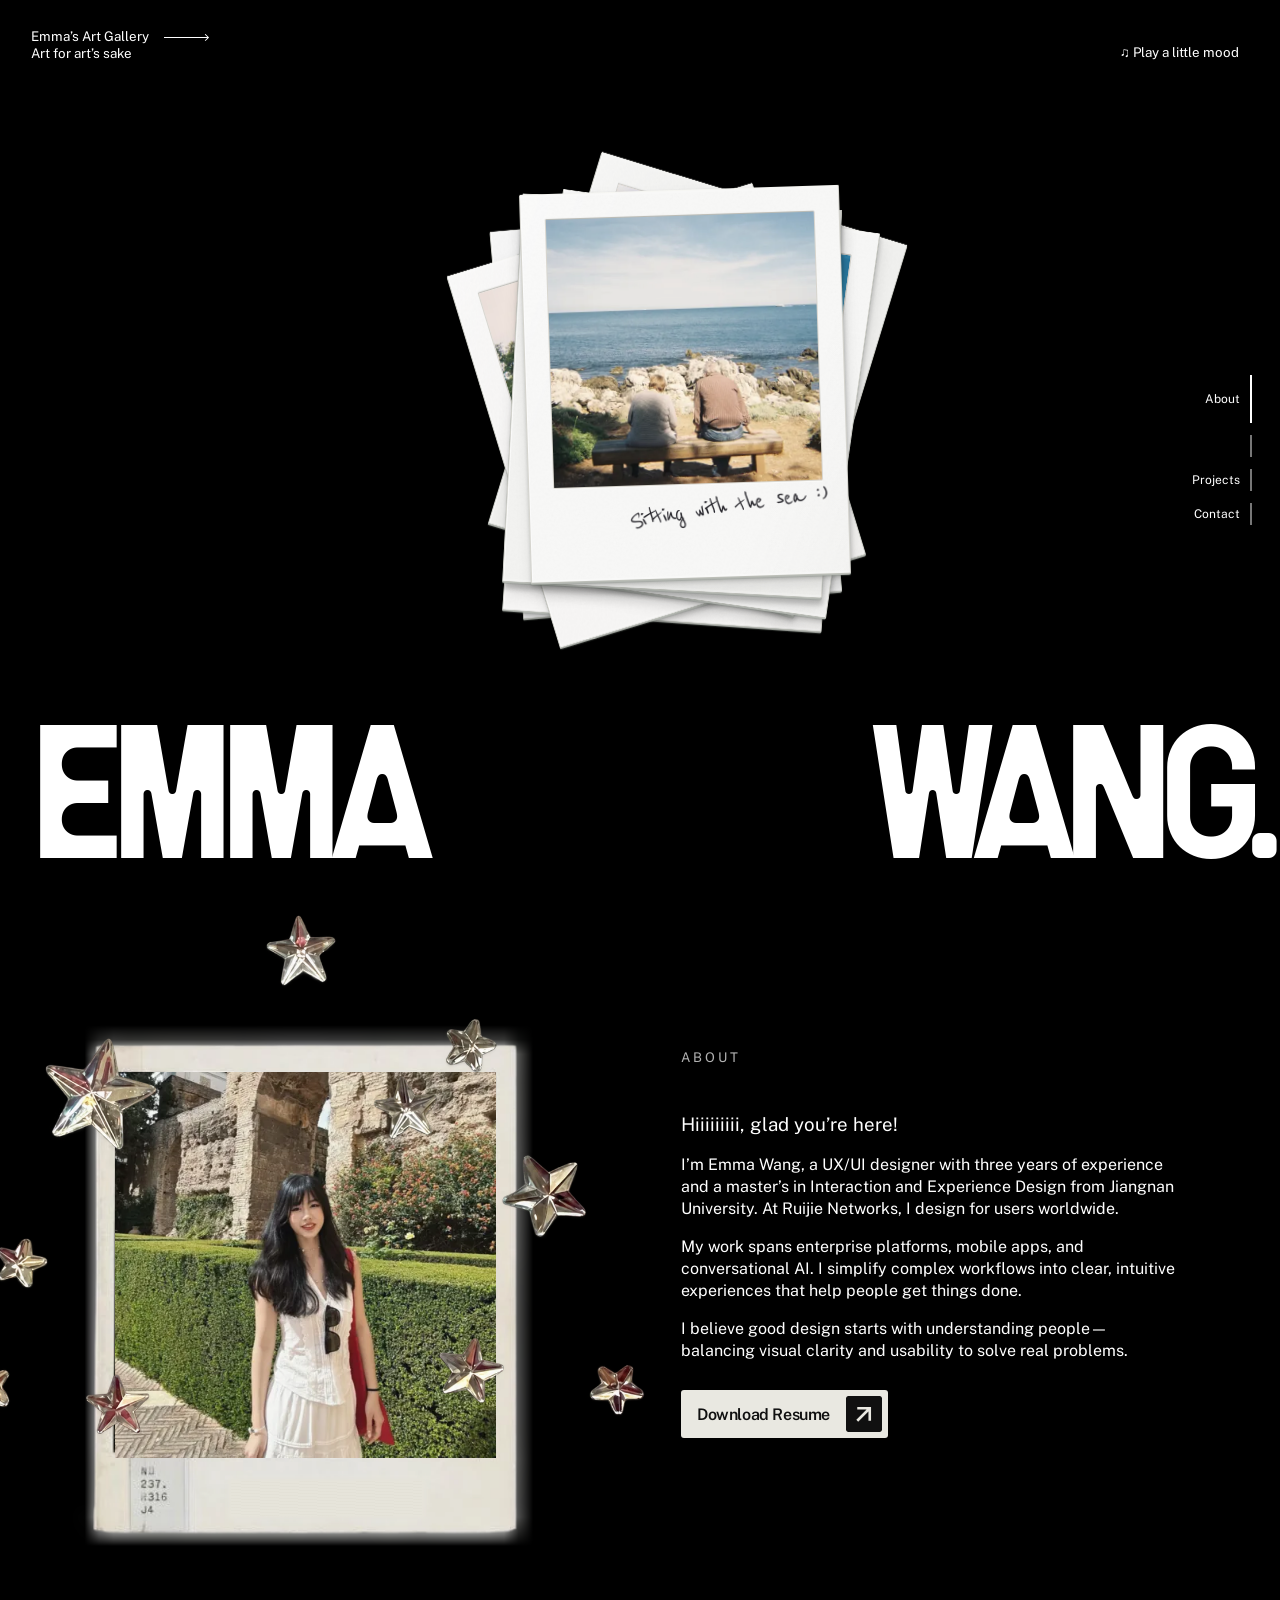
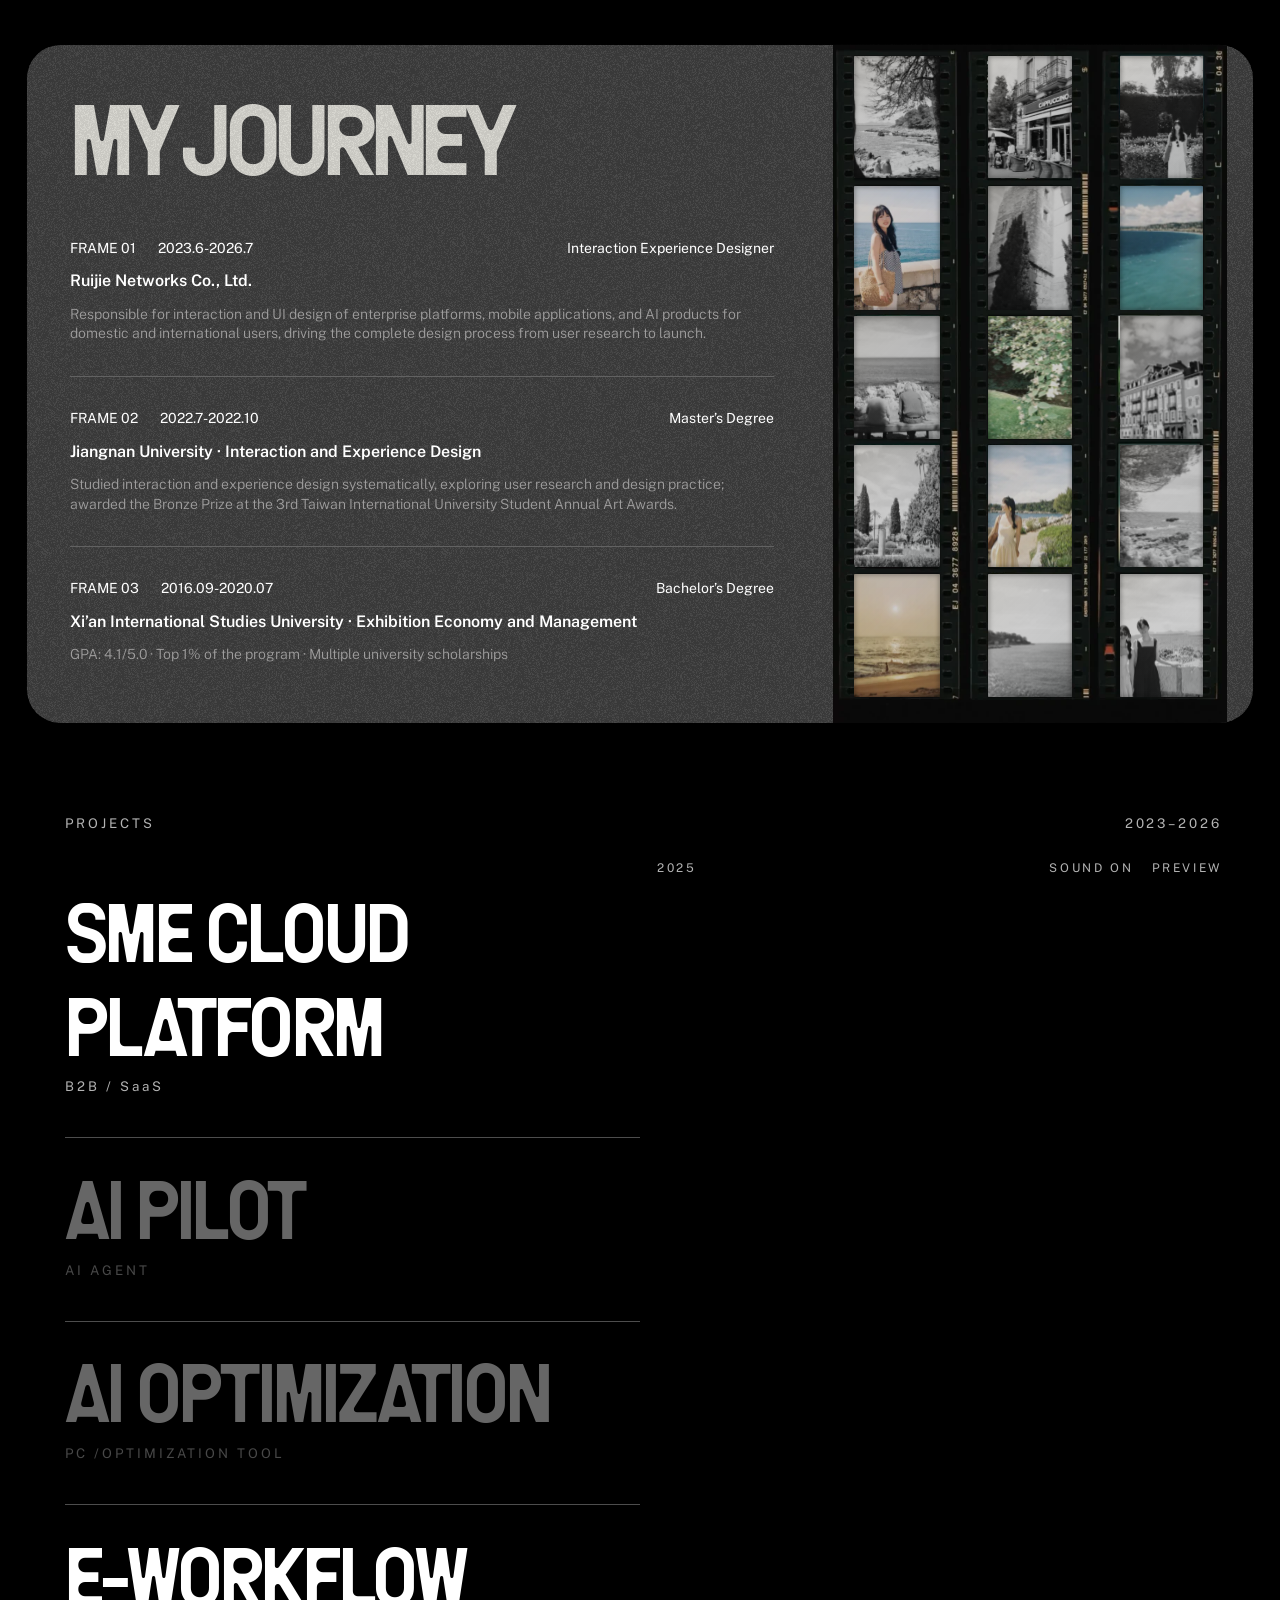
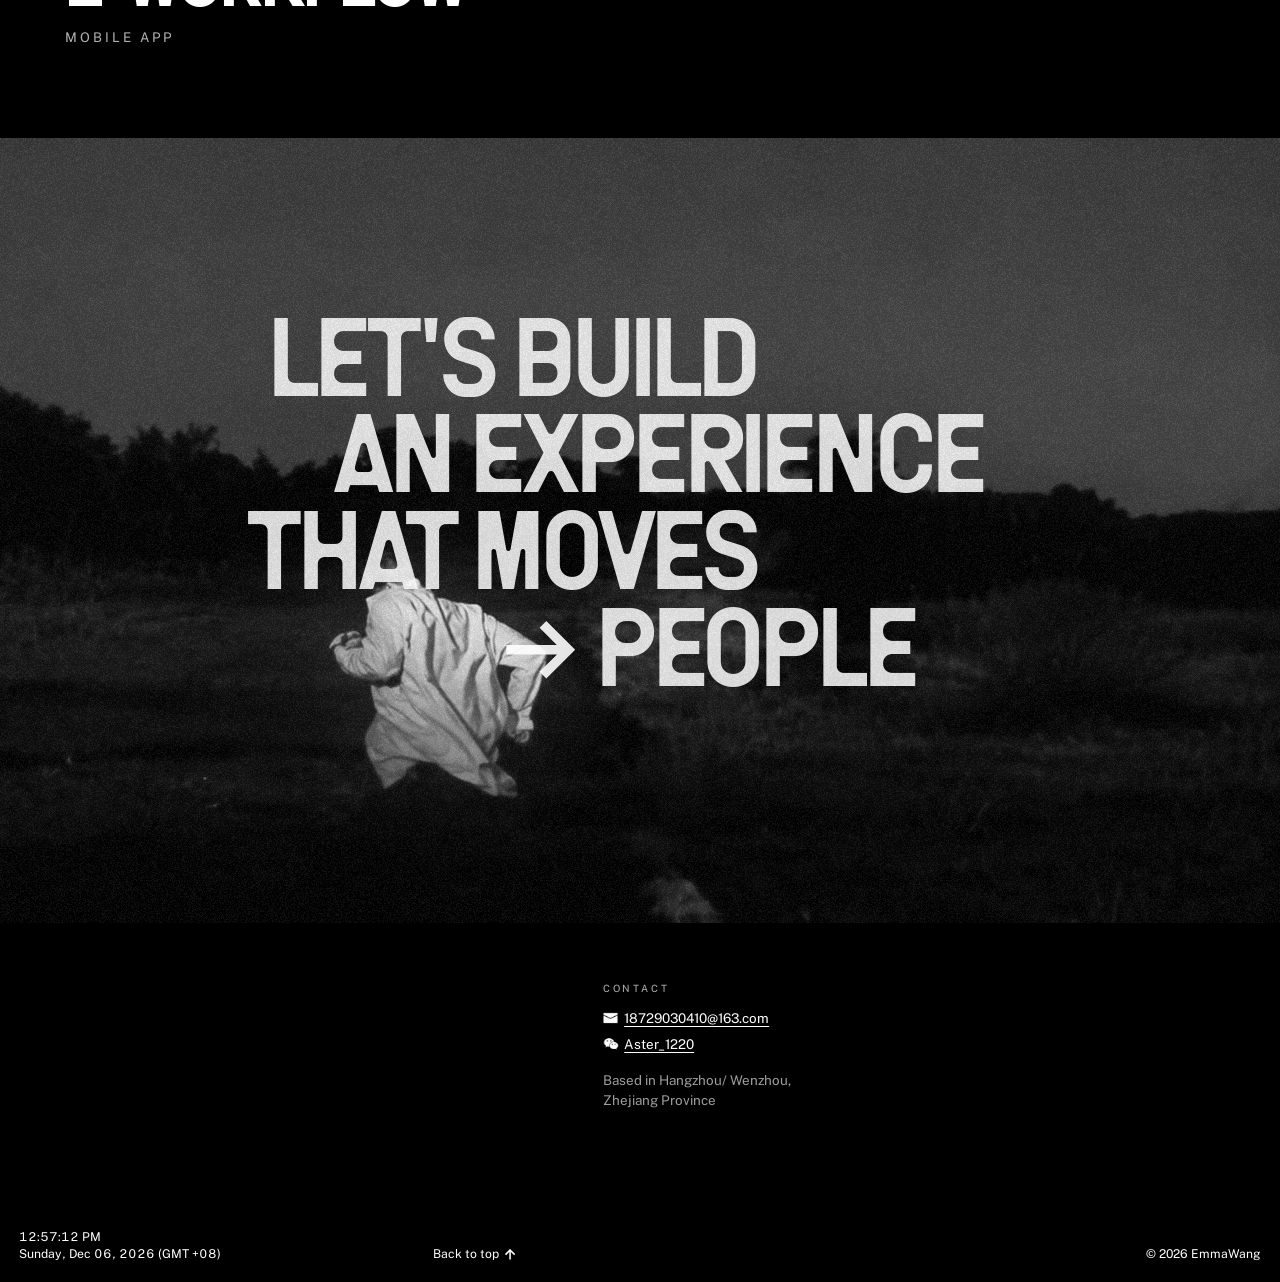
==== commit e8cc5211: "Add SME Cloud Platform as first project with 26-page case study" ====
--- a/index.html
+++ b/index.html
@@ -1,6 +1,6 @@
 <!doctype html>
 <html lang="en">
-<head><meta charset="UTF-8"><meta name="viewport" content="width=device-width,initial-scale=1"><meta name="theme-color" content="#000000"><meta name="description" content="Emma Wang — UX/UI and interaction designer. Enterprise platforms, mobile applications, and conversational AI."><title>Emma Wang — Interaction Designer</title><link rel="preload" href="assets/public-sans-400.ttf" as="font" type="font/ttf" crossorigin><link rel="stylesheet" href="styles.css?v=mobile-project-fix-1"><script src="app.js?v=mobile-project-fix-1" defer></script><link rel="preload" as="image" href="assets/portrait-800.webp" imagesrcset="assets/portrait-480.webp 480w, assets/portrait-800.webp 800w" imagesizes="(max-width:760px) 55vw, 30vw"></head>
+<head><meta charset="UTF-8"><meta name="viewport" content="width=device-width,initial-scale=1"><meta name="theme-color" content="#000000"><meta name="description" content="Emma Wang — UX/UI and interaction designer. Enterprise platforms, mobile applications, and conversational AI."><title>Emma Wang — Interaction Designer</title><link rel="preload" href="assets/public-sans-400.ttf" as="font" type="font/ttf" crossorigin><link rel="stylesheet" href="styles.css?v=sme-project-1"><script src="app.js?v=sme-project-1" defer></script><link rel="preload" as="image" href="assets/portrait-800.webp" imagesrcset="assets/portrait-480.webp 480w, assets/portrait-800.webp 800w" imagesizes="(max-width:760px) 55vw, 30vw"></head>
 <body>
 
 <a class="skip" href="#about">Skip to content</a>
@@ -20,7 +20,7 @@
 <div class="about-copy"><h2 class="eyebrow" id="about-heading">ABOUT</h2><div class="bio"><p class="greeting">Hiiiiiiiii, glad you’re here!</p><p>I’m Emma Wang, a UX/UI designer with three years of experience and a master’s in Interaction and Experience Design from Jiangnan University. At Ruijie Networks, I design for users worldwide.</p><p>My work spans enterprise platforms, mobile apps, and conversational AI. I simplify complex workflows into clear, intuitive experiences that help people get things done.</p><p>I believe good design starts with understanding people—balancing visual clarity and usability to solve real problems.</p></div><button id="resume" aria-label="Download Resume"><span class="resume-label"><span>Download Resume</span><span aria-hidden="true">Download Resume</span></span><span class="resume-icon" aria-hidden="true"><span class="resume-icon-bg"></span><svg viewBox="0 0 24 24" fill="none" aria-hidden="true"><path d="M6 18 18 6M6 6h12v12" stroke="currentColor" stroke-width="2.5"/></svg><svg viewBox="0 0 24 24" fill="none" aria-hidden="true"><path d="M6 18 18 6M6 6h12v12" stroke="currentColor" stroke-width="2.5"/></svg></span></button></div>
 </section>
 <section class="experience film-experience screen" id="experience" data-section="experience" aria-label="Experience and education"><h2 class="film-title">MY JOURNEY</h2><div class="film-history"><article><div class="film-meta"><span>FRAME 01</span><time>2023.6-2026.7</time><span>Interaction Experience Designer</span></div><h3>Ruijie Networks Co., Ltd.</h3><p>Responsible for interaction and UI design of enterprise platforms, mobile applications, and AI products for domestic and international users, driving the complete design process from user research to launch.</p></article><div class="film-divider" aria-hidden="true"></div><article><div class="film-meta"><span>FRAME 02</span><time>2022.7-2022.10</time><span>Master’s Degree</span></div><h3>Jiangnan University · Interaction and Experience Design</h3><p>Studied interaction and experience design systematically, exploring user research and design practice; awarded the Bronze Prize at the 3rd Taiwan International University Student Annual Art Awards.</p></article><div class="film-divider" aria-hidden="true"></div><article><div class="film-meta"><span>FRAME 03</span><time>2016.09-2020.07</time><span>Bachelor’s Degree</span></div><h3>Xi’an International Studies University · Exhibition Economy and Management</h3><p>GPA: 4.1/5.0 · Top 1% of the program · Multiple university scholarships</p></article></div><div class="film-art" aria-label="Photographic film strips"><img src="assets/experience/film-journey.webp" loading="lazy" alt="" width="591" height="1050" decoding="async" style="background-image:url([data-uri]);background-size:cover;background-position:center;"><span class="journey-film-frame" style="left:5.2910%;top:4.0715%;width:21.6931%;height:17.4777%"><img src="assets/home-photos/photo-24-thumb.webp" alt="" loading="lazy" style="background-image:url([data-uri]);background-size:cover;background-position:center;object-position:50% 50%" decoding="async"></span><span class="journey-film-frame is-developed" style="left:5.2910%;top:22.6415%;width:21.6931%;height:17.7756%"><img src="assets/home-photos/photo-18-thumb.webp" alt="" loading="lazy" style="background-image:url([data-uri]);background-size:cover;background-position:center;object-position:56% 48%" decoding="async"></span><span class="journey-film-frame" style="left:5.2910%;top:41.2115%;width:21.6931%;height:17.6763%"><img src="assets/home-photos/photo-23-thumb.webp" alt="" loading="lazy" style="background-image:url([data-uri]);background-size:cover;background-position:center;object-position:55% 60%" decoding="async"></span><span class="journey-film-frame" style="left:5.2910%;top:59.6822%;width:21.6931%;height:17.3784%"><img src="assets/home-photos/photo-20-thumb.webp" alt="" loading="lazy" style="background-image:url([data-uri]);background-size:cover;background-position:center;object-position:50% 50%" decoding="async"></span><span class="journey-film-frame is-developed" style="left:5.2910%;top:78.1529%;width:21.6931%;height:17.5770%"><img src="assets/home-photos/photo-10-thumb.webp" alt="" loading="lazy" style="background-image:url([data-uri]);background-size:cover;background-position:center;object-position:50% 50%" decoding="async"></span><span class="journey-film-frame" style="left:39.3298%;top:4.0715%;width:21.1640%;height:17.4777%"><img src="assets/home-photos/photo-03-thumb.webp" alt="" loading="lazy" style="background-image:url([data-uri]);background-size:cover;background-position:center;object-position:48% 50%" decoding="async"></span><span class="journey-film-frame" style="left:39.3298%;top:22.6415%;width:21.1640%;height:17.7756%"><img src="assets/home-photos/photo-25-thumb.webp" alt="" loading="lazy" style="background-image:url([data-uri]);background-size:cover;background-position:center;object-position:52% 50%" decoding="async"></span><span class="journey-film-frame is-developed" style="left:39.3298%;top:41.2115%;width:21.1640%;height:17.6763%"><img src="assets/home-photos/photo-13-thumb.webp" alt="" loading="lazy" style="background-image:url([data-uri]);background-size:cover;background-position:center;object-position:50% 50%" decoding="async"></span><span class="journey-film-frame is-developed" style="left:39.3298%;top:59.6822%;width:21.1640%;height:17.3784%"><img src="assets/home-photos/photo-16-thumb.webp" alt="" loading="lazy" style="background-image:url([data-uri]);background-size:cover;background-position:center;object-position:0% 50%" decoding="async"></span><span class="journey-film-frame" style="left:39.3298%;top:78.1529%;width:21.1640%;height:17.5770%"><img src="assets/home-photos/photo-04-thumb.webp" alt="" loading="lazy" style="background-image:url([data-uri]);background-size:cover;background-position:center;object-position:50% 50%" decoding="async"></span><span class="journey-film-frame" style="left:72.6631%;top:4.0715%;width:21.1640%;height:17.4777%"><img src="assets/home-photos/photo-17-thumb.webp" alt="" loading="lazy" style="background-image:url([data-uri]);background-size:cover;background-position:center;object-position:53% 50%" decoding="async"></span><span class="journey-film-frame is-developed" style="left:72.6631%;top:22.6415%;width:21.1640%;height:17.7756%"><img src="assets/home-photos/photo-07-thumb.webp" alt="" loading="lazy" style="background-image:url([data-uri]);background-size:cover;background-position:center;object-position:60% 50%" decoding="async"></span><span class="journey-film-frame" style="left:72.6631%;top:41.2115%;width:21.1640%;height:17.6763%"><img src="assets/home-photos/photo-09-thumb.webp" alt="" loading="lazy" style="background-image:url([data-uri]);background-size:cover;background-position:center;object-position:50% 50%" decoding="async"></span><span class="journey-film-frame" style="left:72.6631%;top:59.6822%;width:21.1640%;height:17.3784%"><img src="assets/home-photos/photo-26-thumb.webp" alt="" loading="lazy" style="background-image:url([data-uri]);background-size:cover;background-position:center;object-position:50% 50%" decoding="async"></span><span class="journey-film-frame" style="left:72.6631%;top:78.1529%;width:21.1640%;height:17.5770%"><img src="assets/home-photos/photo-15-thumb.webp" alt="" loading="lazy" style="background-image:url([data-uri]);background-size:cover;background-position:center;object-position:36% 50%" decoding="async"></span></div></section>
-<section class="projects screen" id="projects" data-section="projects" aria-labelledby="projects-heading"><div class="section-heading"><h2 class="eyebrow" id="projects-heading">PROJECTS</h2><span class="eyebrow">2023–2026</span></div><div class="project-layout"><div class="project-list" role="tablist" aria-label="Selected projects" aria-orientation="vertical"><button class="project active" role="tab" id="project-0" aria-selected="true" aria-controls="project-preview" data-project="0"><span>AI Pilot</span><small>AI AGENT</small></button><div class="rule"><img src="assets/asset-8.svg" alt="" decoding="async"></div><button class="project" role="tab" id="project-1" aria-selected="false" aria-controls="project-preview" tabindex="-1" data-project="1"><span>AI Optimization</span><small>PC /OPTIMIZATION TOOL</small></button><div class="rule"><img src="assets/asset-8.svg" alt="" decoding="async"></div><button class="project" role="tab" id="project-2" aria-selected="false" aria-controls="project-preview" tabindex="-1" data-project="2"><span>E-Workflow</span><small>MOBILE APP</small></button></div><div class="preview" role="tabpanel" id="project-preview" aria-labelledby="project-0" tabindex="0"><div class="preview-meta"><span id="project-year">2024 – 2025</span><button id="film-sound" type="button" aria-label="Projector sound" aria-pressed="true">SOUND ON</button><span>PREVIEW</span></div><button class="preview-image" id="open-project" aria-label="View AI Pilot project"><img src="assets/project-covers/ai-pilot.webp" alt="AI Pilot — 睿易领航员 project cover" width="3288" height="2154" decoding="async" loading="lazy" style="background-image:url([data-uri]);background-size:cover;background-position:center;"></button></div></div></section>
+<section class="projects screen" id="projects" data-section="projects" aria-labelledby="projects-heading"><div class="section-heading"><h2 class="eyebrow" id="projects-heading">PROJECTS</h2><span class="eyebrow">2023–2026</span></div><div class="project-layout"><div class="project-list" role="tablist" aria-label="Selected projects" aria-orientation="vertical"><button class="project project--sme active" role="tab" id="project-0" aria-selected="true" aria-controls="project-preview" tabindex="0" data-project="0"><span>SME Cloud Platform</span><small>B2B / SaaS</small></button><div class="rule"><img src="assets/asset-8.svg" alt="" decoding="async"></div><button class="project" role="tab" id="project-1" aria-selected="false" aria-controls="project-preview" tabindex="-1" data-project="1"><span>AI Pilot</span><small>AI AGENT</small></button><div class="rule"><img src="assets/asset-8.svg" alt="" decoding="async"></div><button class="project" role="tab" id="project-2" aria-selected="false" aria-controls="project-preview" tabindex="-1" data-project="2"><span>AI Optimization</span><small>PC /OPTIMIZATION TOOL</small></button><div class="rule"><img src="assets/asset-8.svg" alt="" decoding="async"></div><button class="project" role="tab" id="project-3" aria-selected="false" aria-controls="project-preview" tabindex="-1" data-project="3"><span>E-Workflow</span><small>MOBILE APP</small></button></div><div class="preview" role="tabpanel" id="project-preview" aria-labelledby="project-0" tabindex="0"><div class="preview-meta"><span id="project-year">2026</span><button id="film-sound" type="button" aria-label="Projector sound" aria-pressed="true">SOUND ON</button><span>PREVIEW</span></div><button class="preview-image" id="open-project" aria-label="View SME Cloud Platform project"><img src="assets/project-covers/sme-cloud.webp" alt="SME Cloud Platform project cover" width="1920" height="1080" decoding="async" loading="lazy" style="background-image:url([data-uri]);background-size:cover;background-position:center;"></button></div></div></section>
 <section class="contact-scene screen" id="contact" data-section="contact" aria-labelledby="contact-heading">
 <div class="contact-landscape"><img class="contact-landscape-image" src="assets/contact/landscape.webp" srcset="assets/contact/landscape-mobile.webp 960w, assets/contact/landscape.webp 3840w" sizes="(max-width:760px) 100vw, 100vw" alt="" width="3840" height="2356" loading="lazy" decoding="async" style="background-image:url([data-uri]);background-size:cover;background-position:center;">
 <h2 class="contact-statement" id="contact-heading" aria-label="Let’s build an experience that moves people"><span class="contact-line line-one">LET'S BUILD</span><span class="contact-line line-two">AN EXPERIENCE</span><span class="contact-line line-three">THAT MOVES</span><span class="contact-line line-four"><svg class="contact-arrow" viewBox="0 0 100 100" fill="none" aria-hidden="true"><path d="M8 50h78M54 18l32 32-32 32" stroke="currentColor" stroke-width="12"/></svg><span>PEOPLE</span></span></h2>
--- a/styles.css
+++ b/styles.css
@@ -427,3 +427,5 @@
 }
 
 @media(max-width:760px) and (pointer:coarse){.js-motion .film-experience::before{border-radius:24px;transform:none}}
+
+.project--sme>span{white-space:normal;text-wrap:balance}
